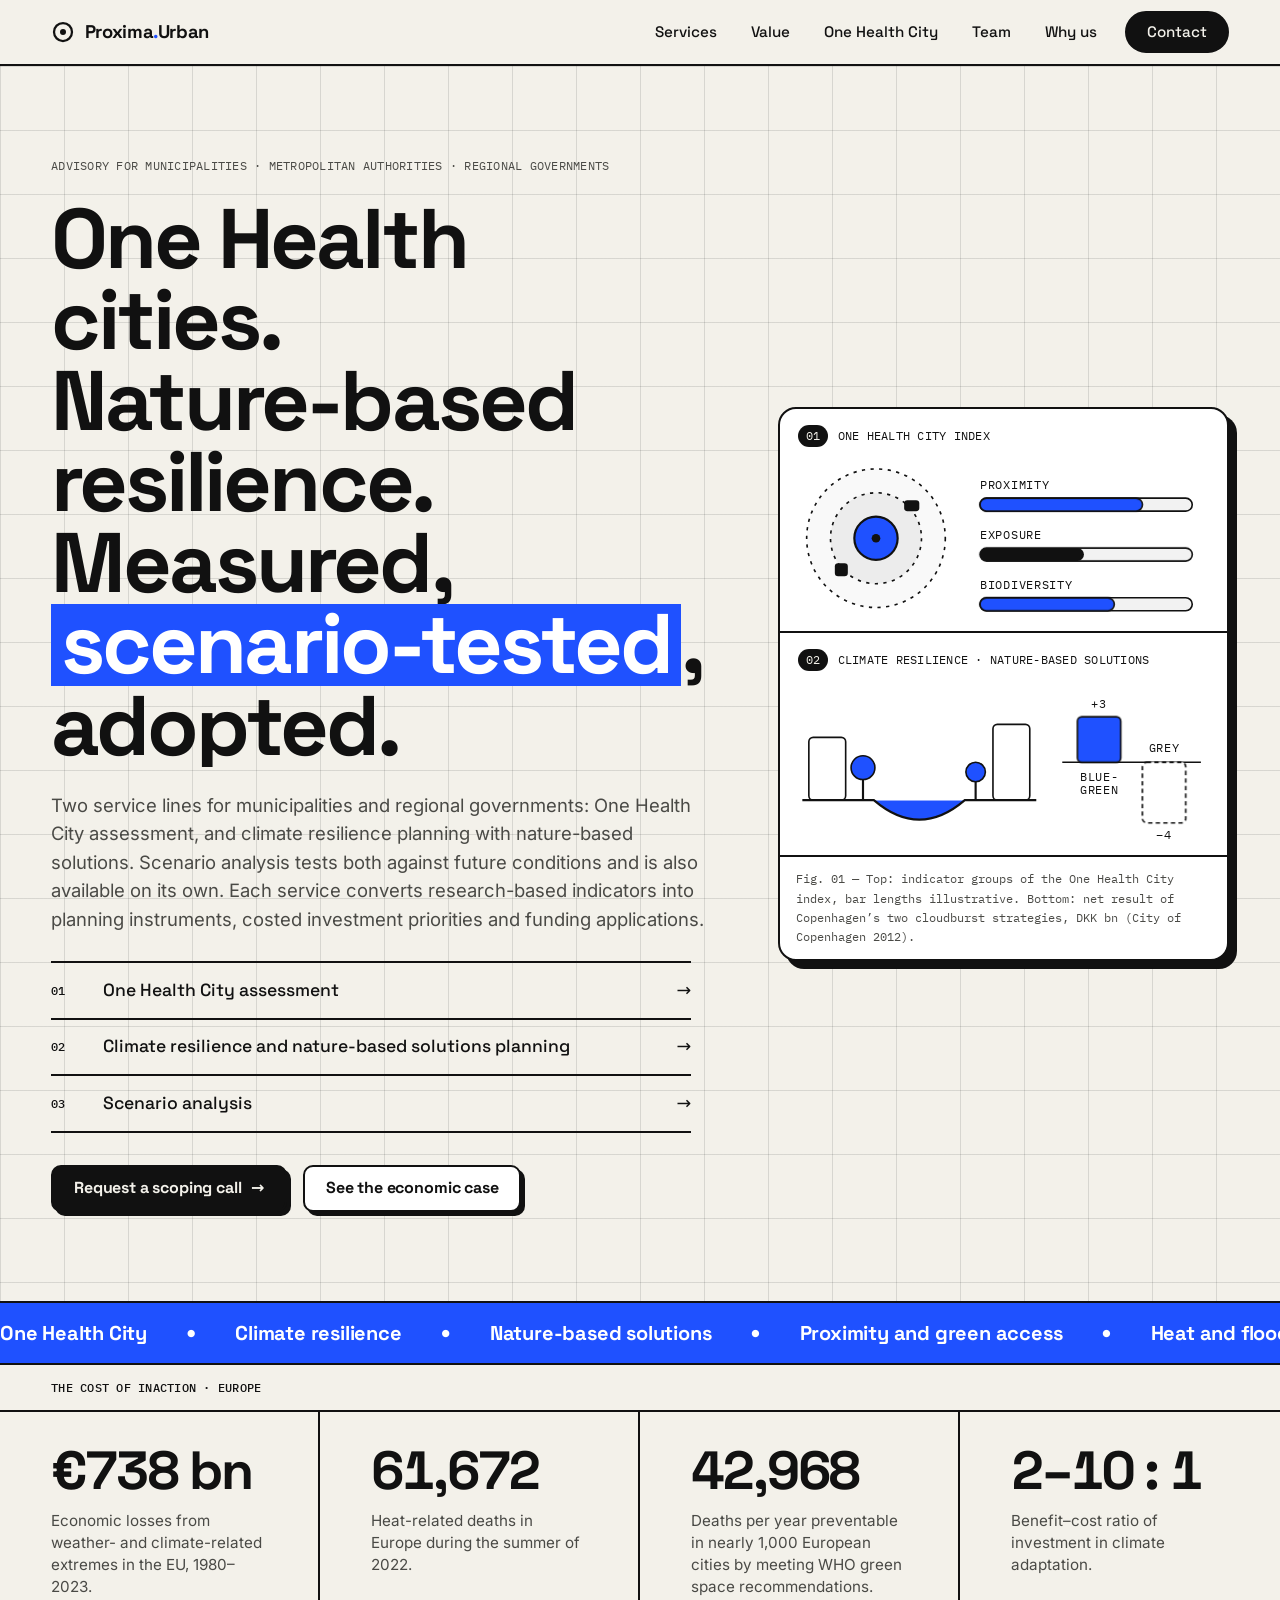
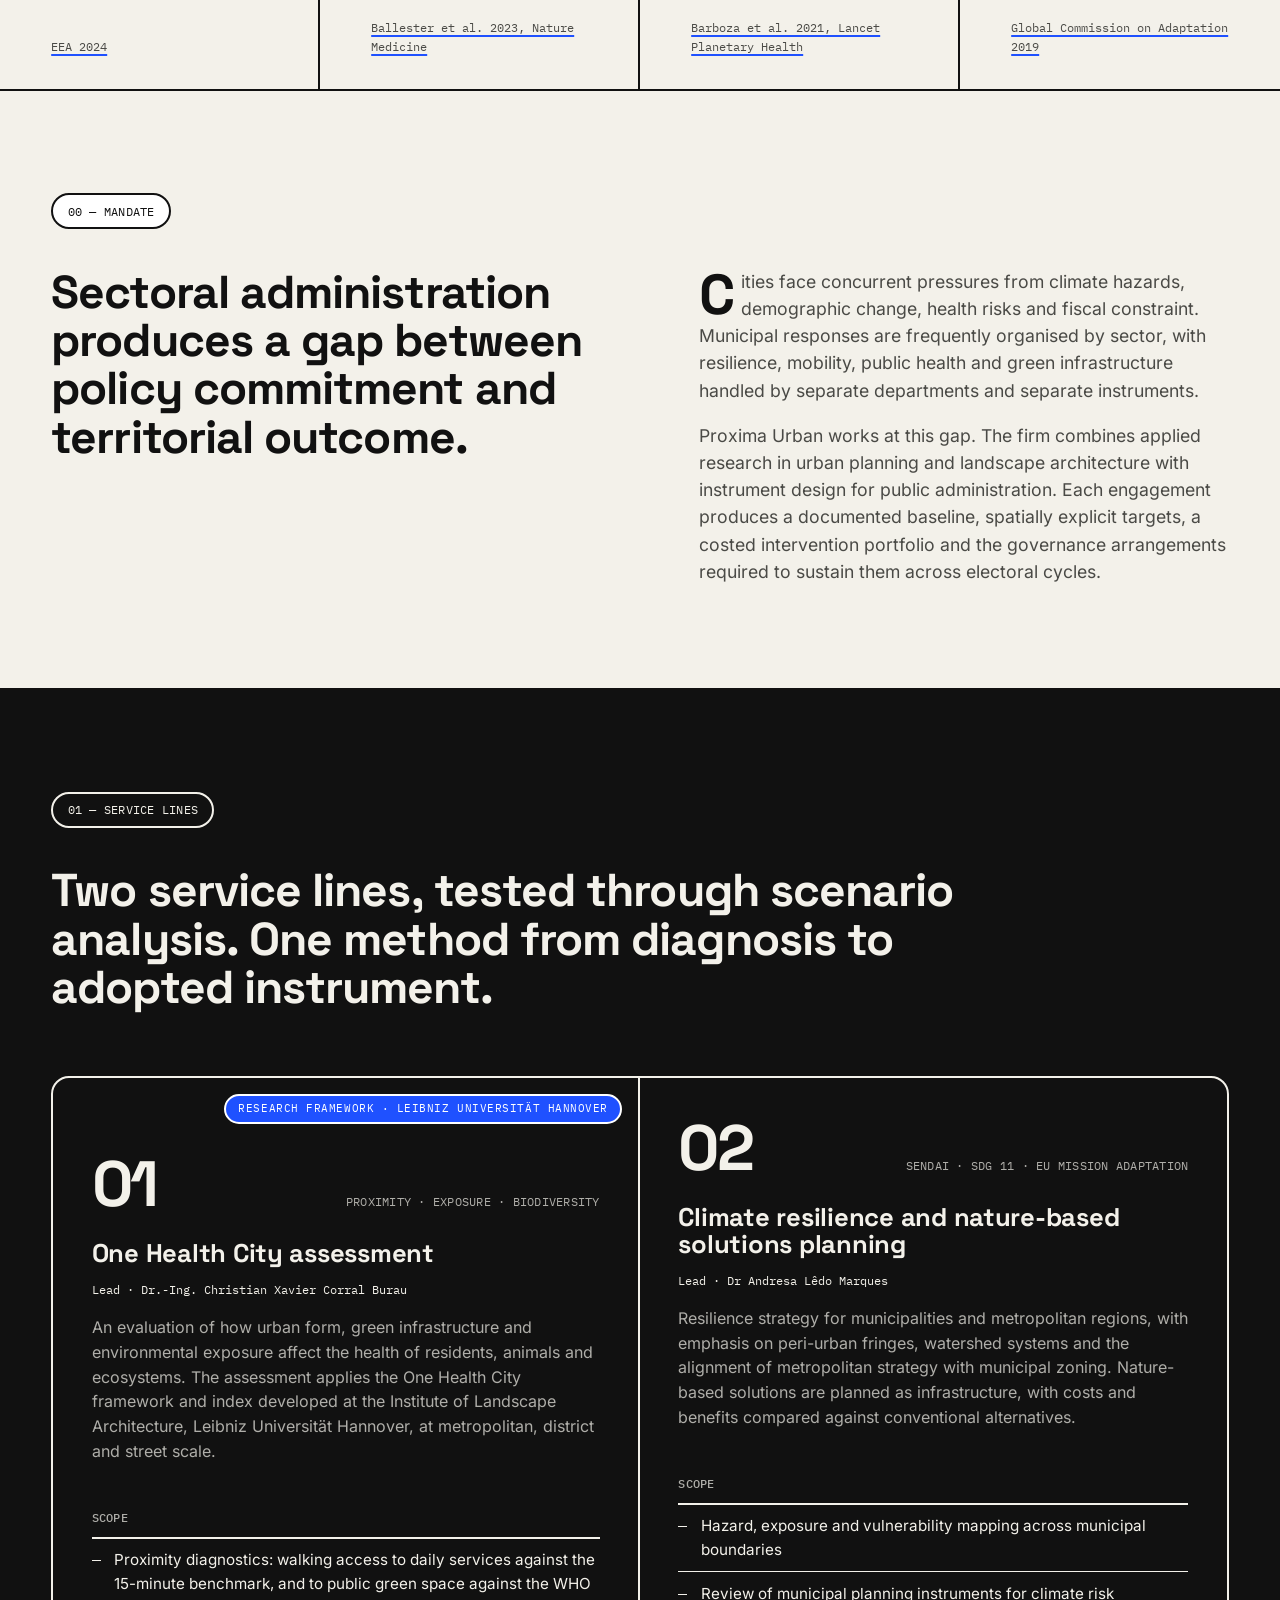
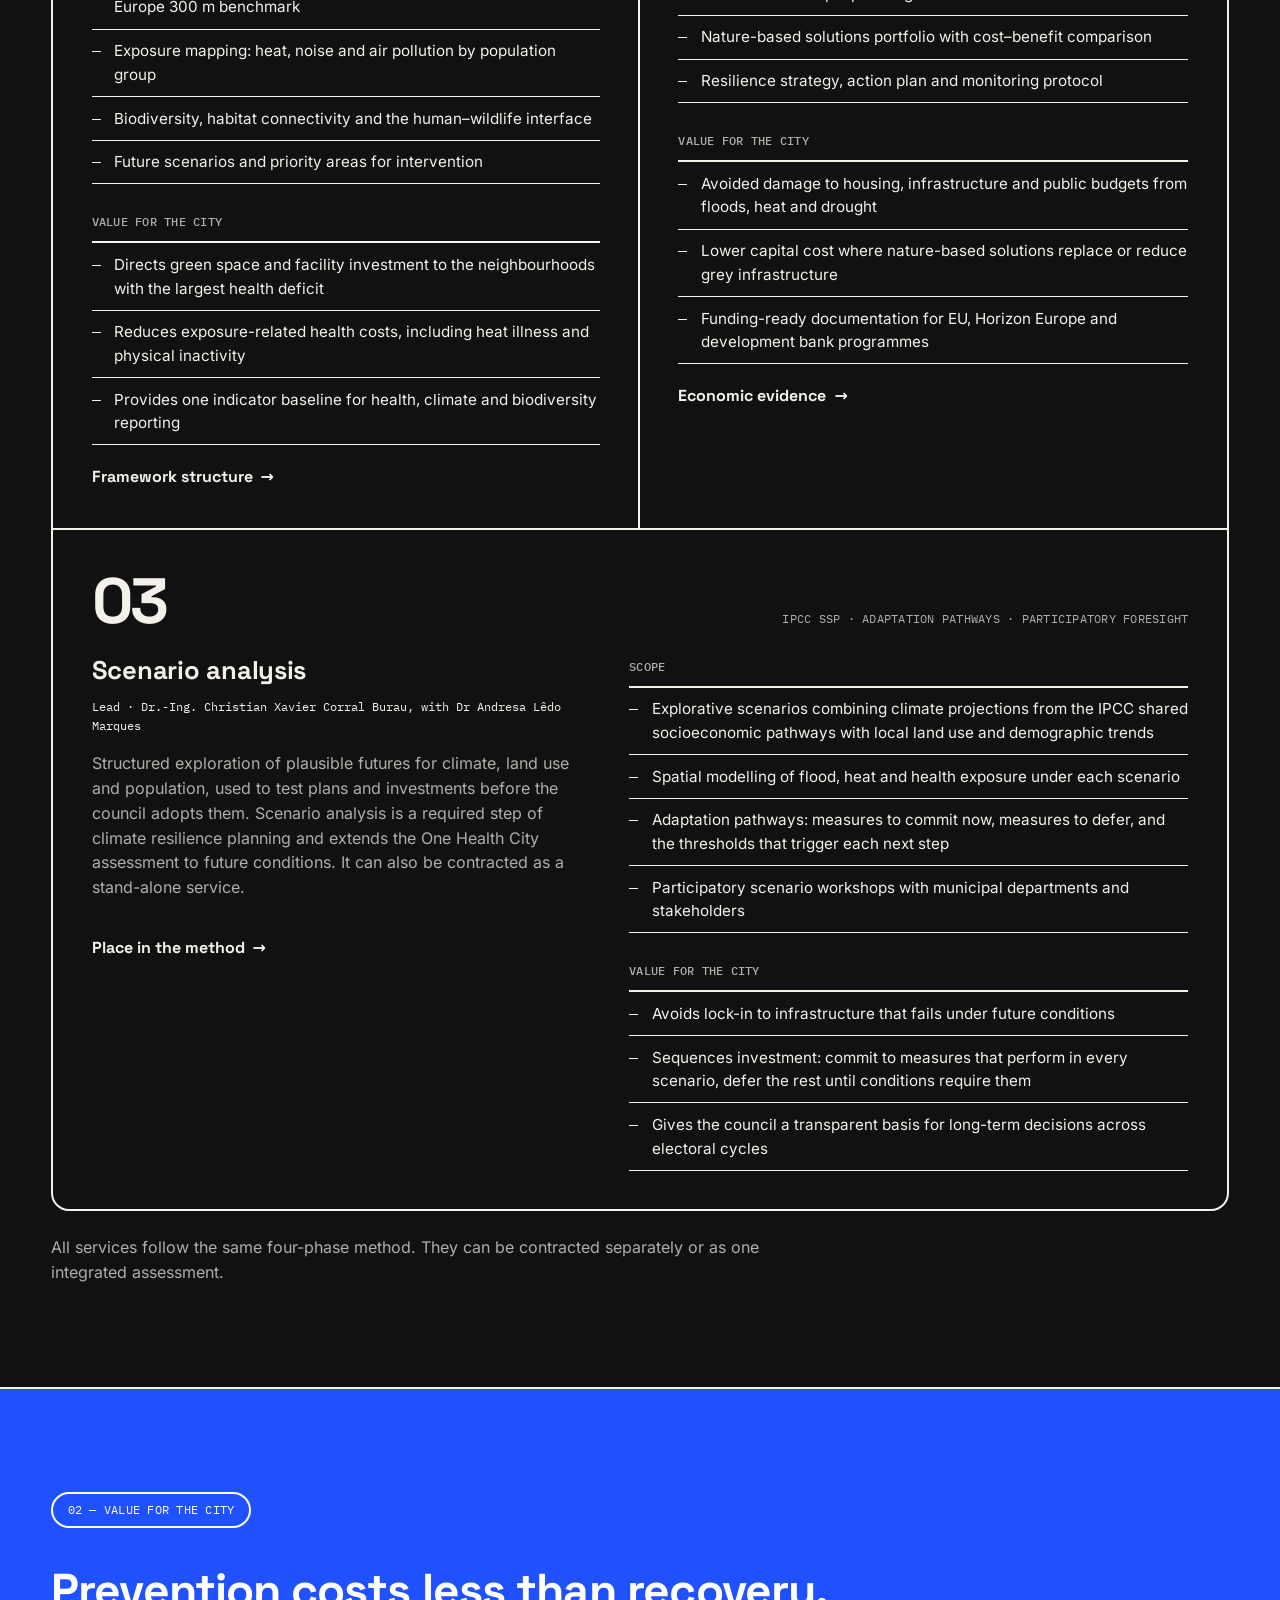
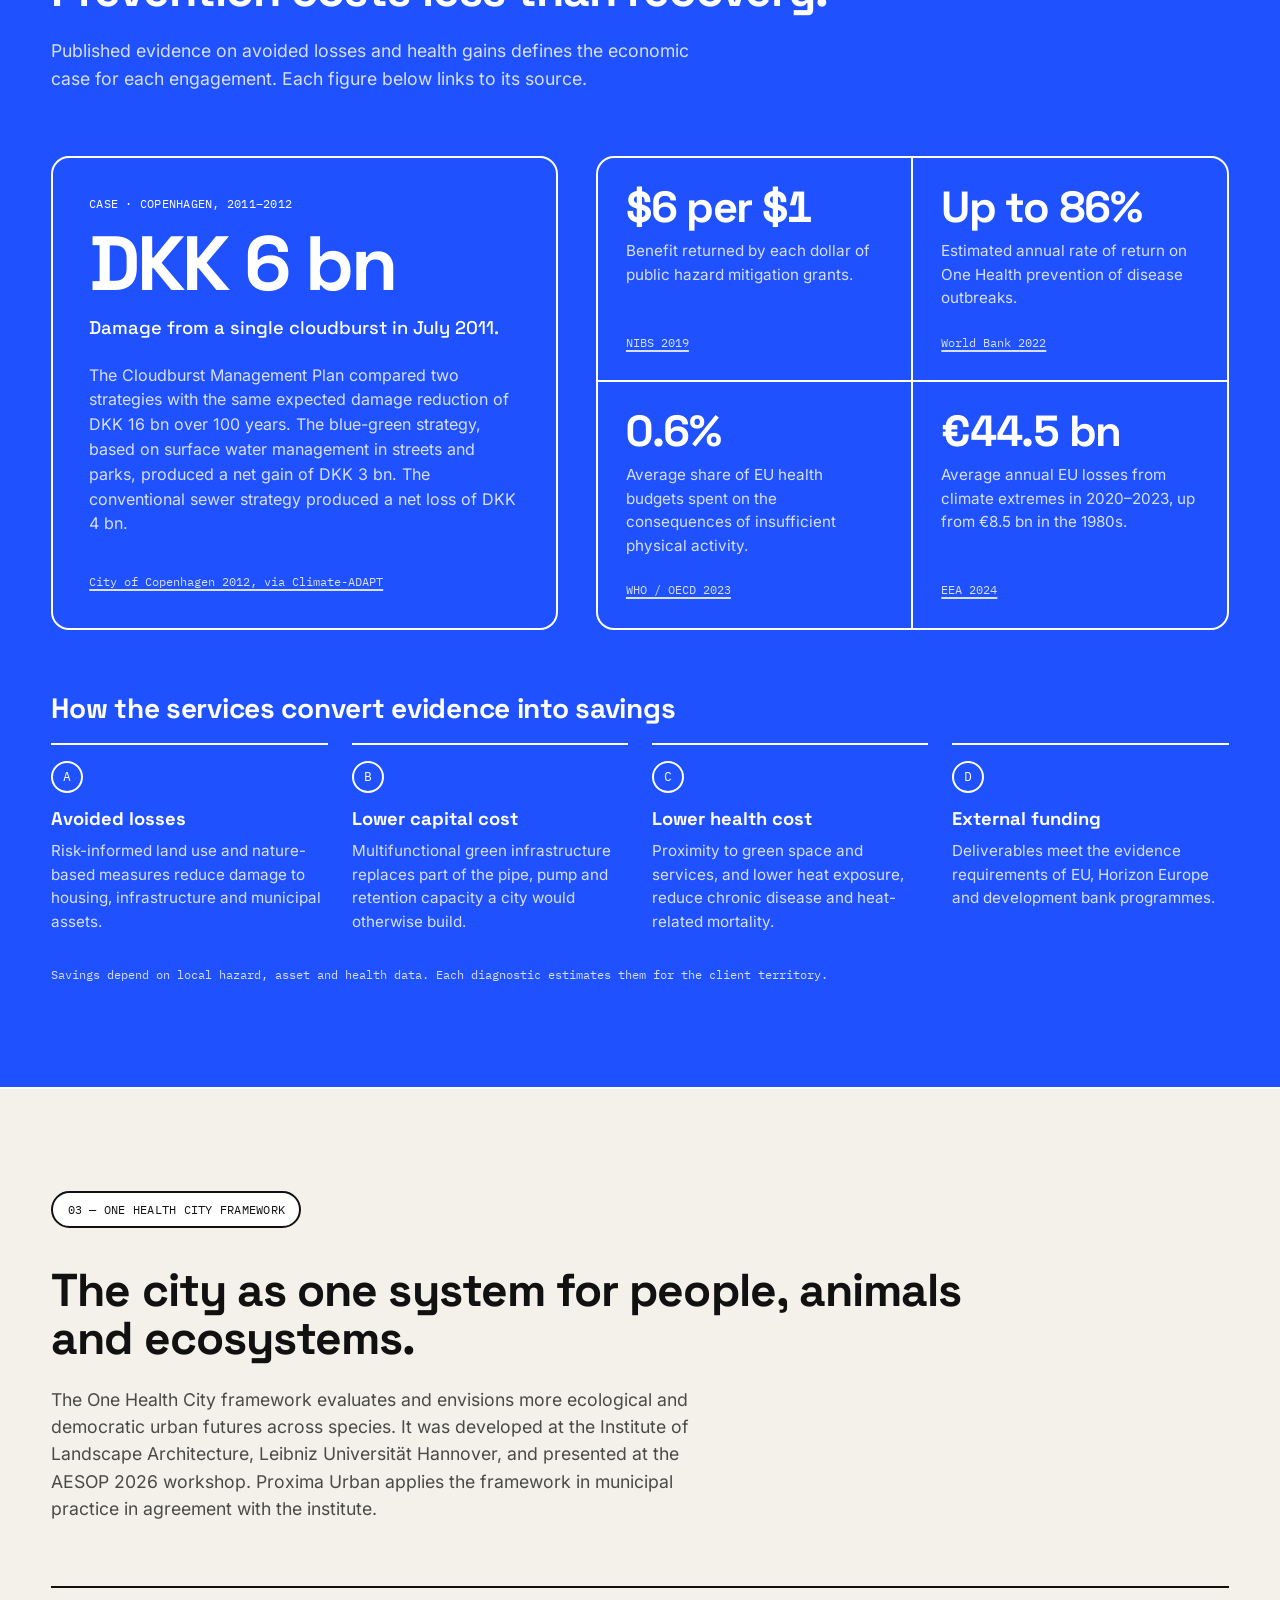
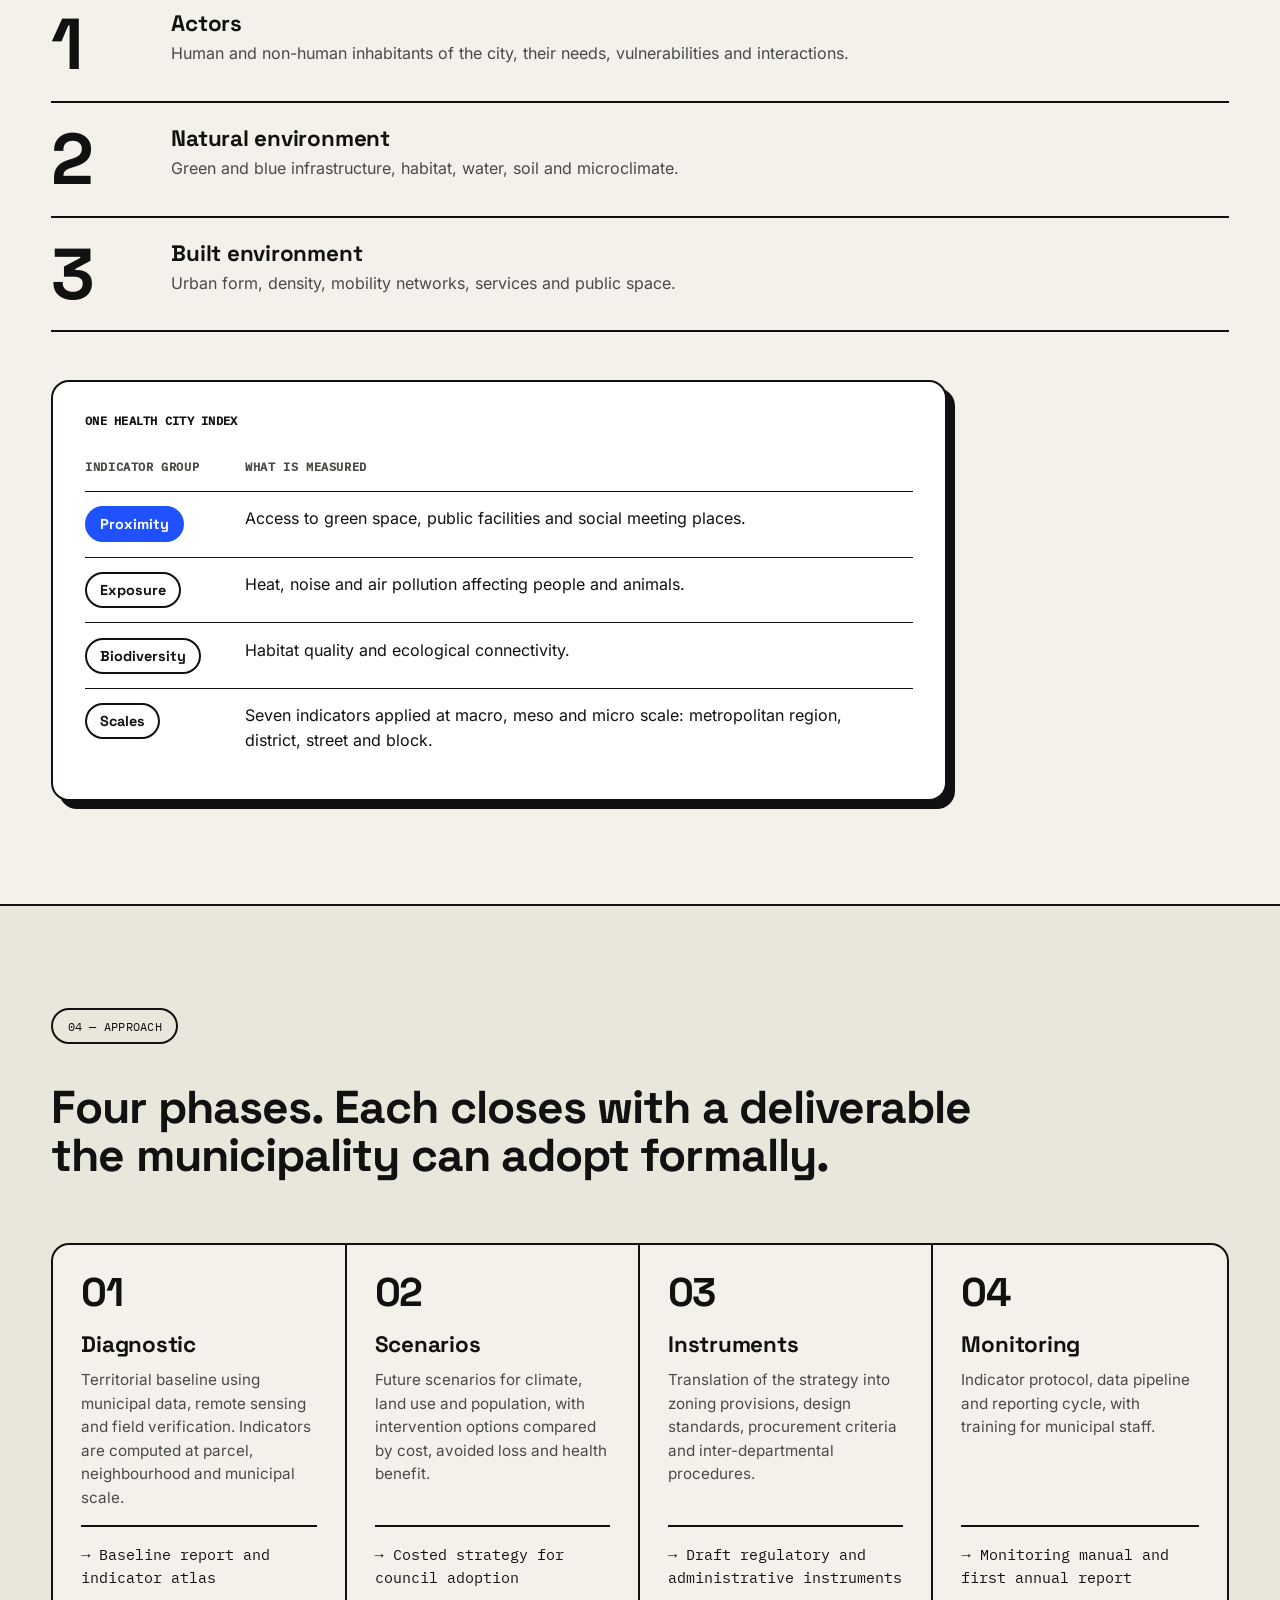
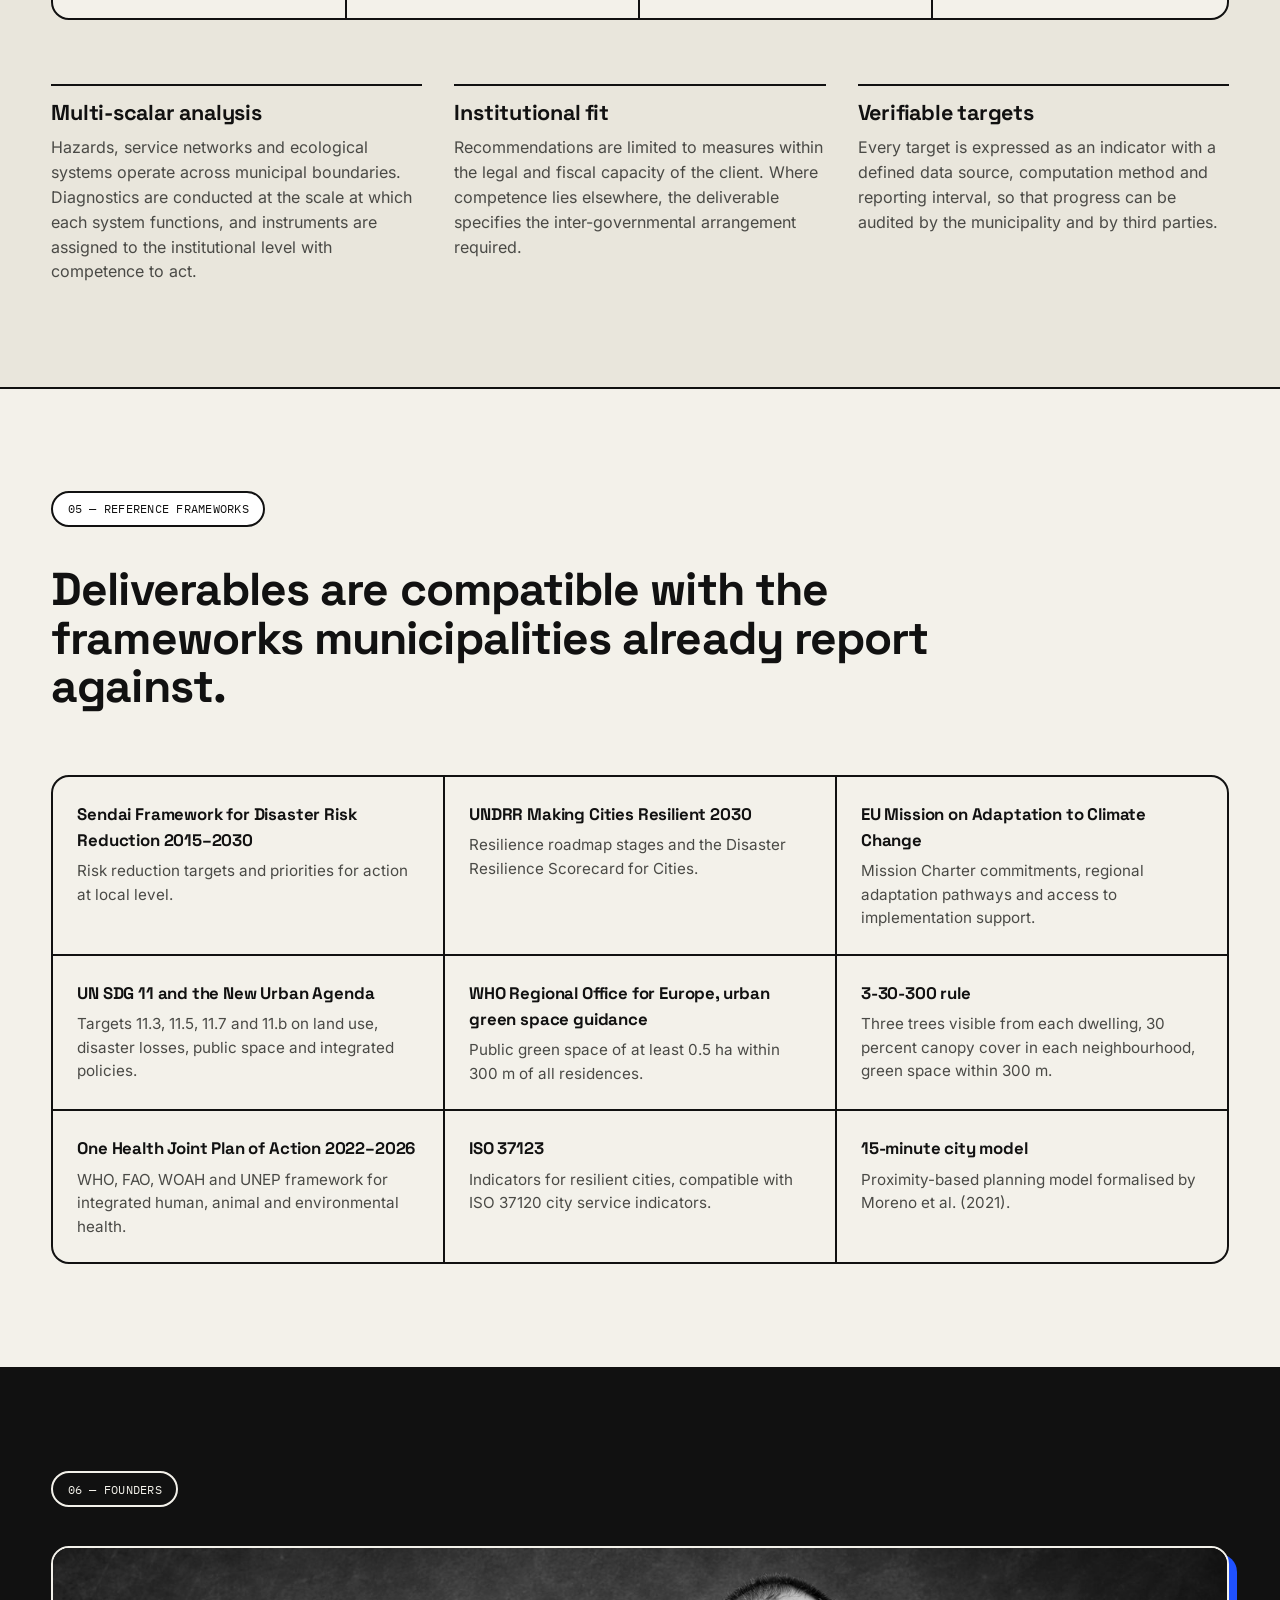
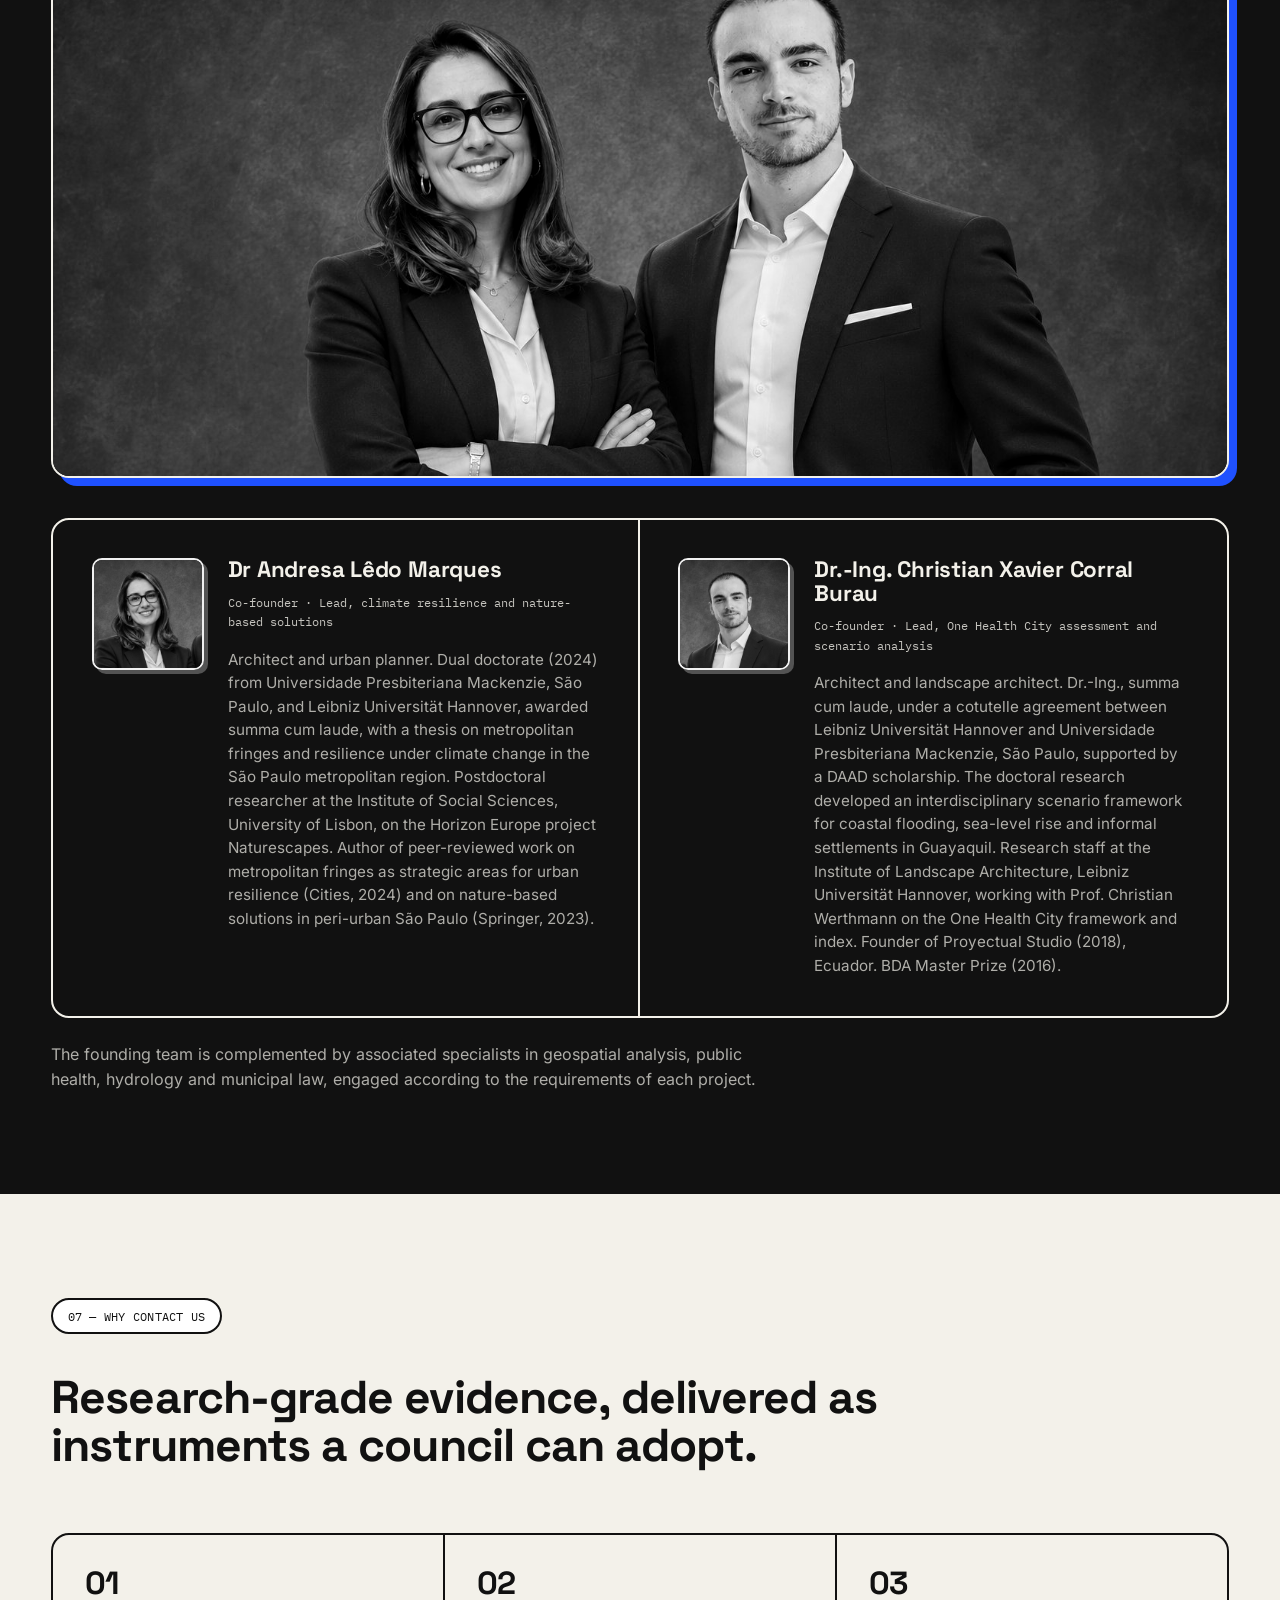
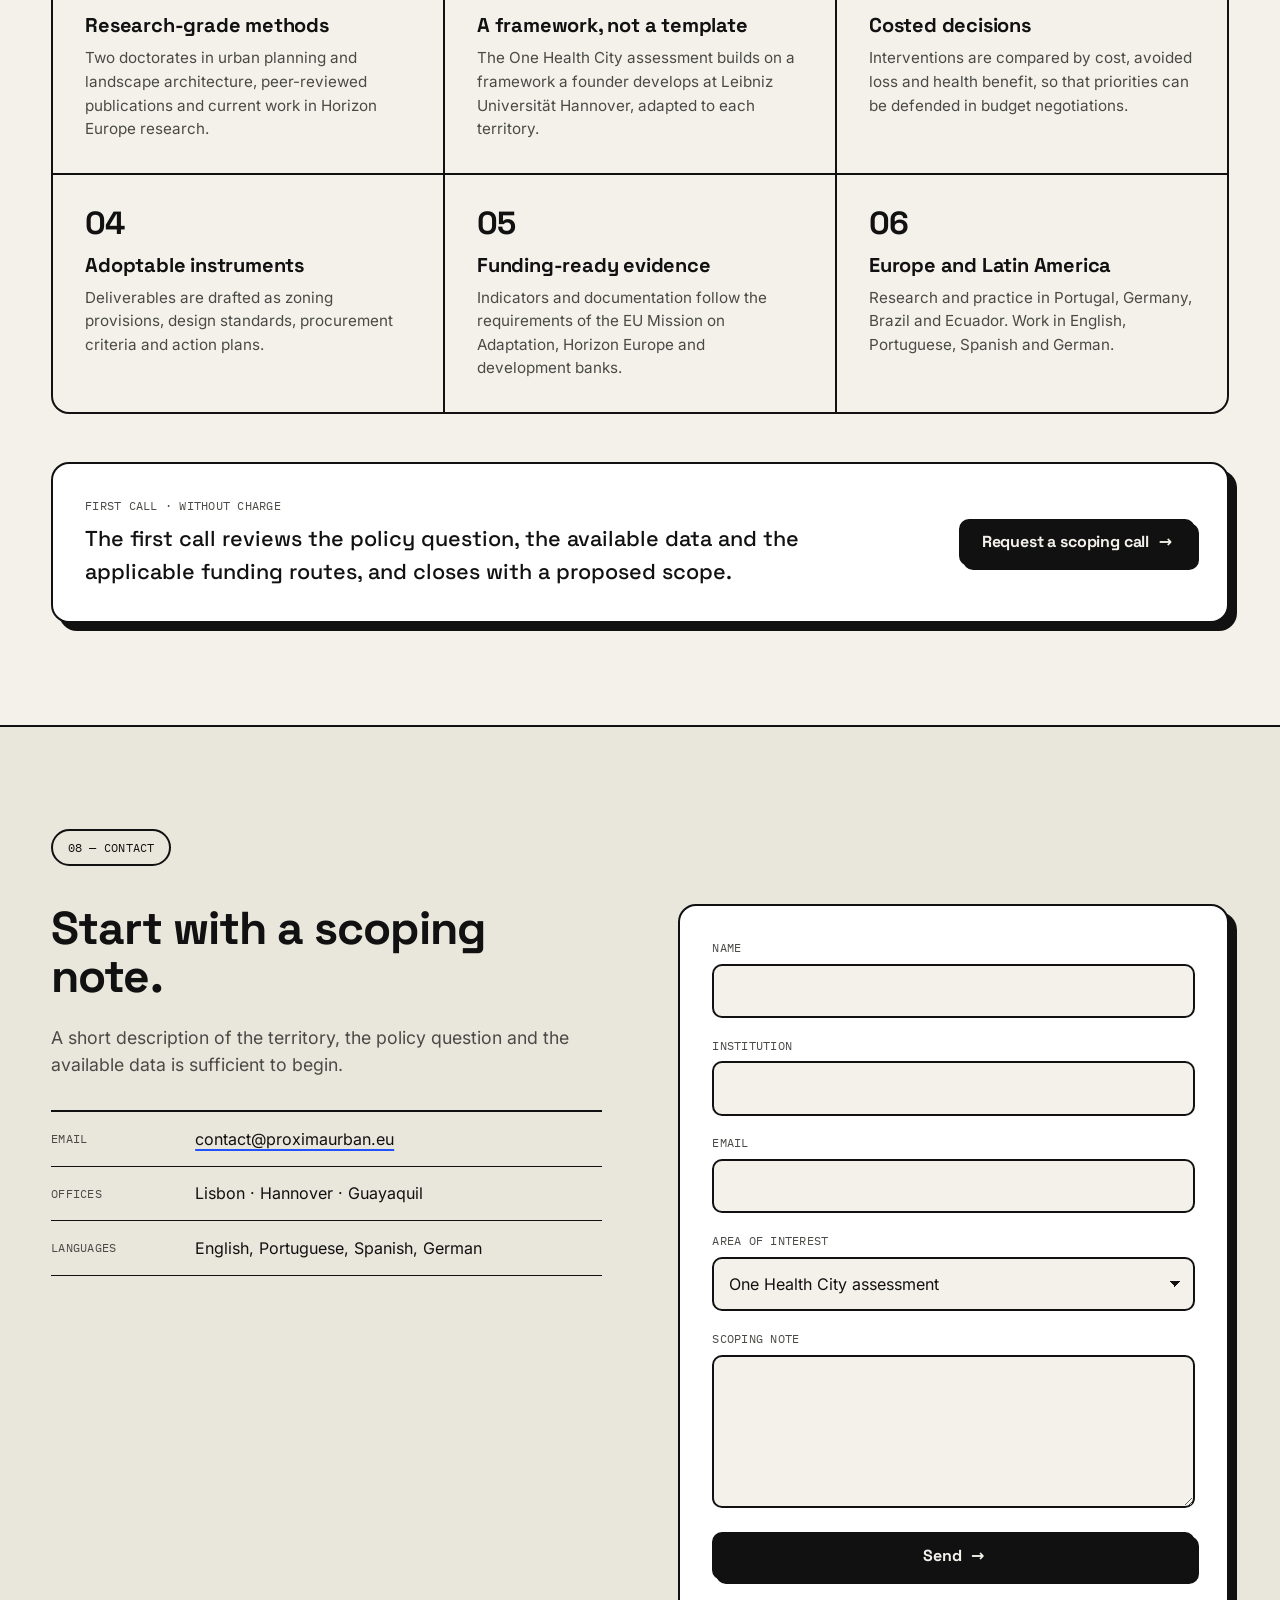
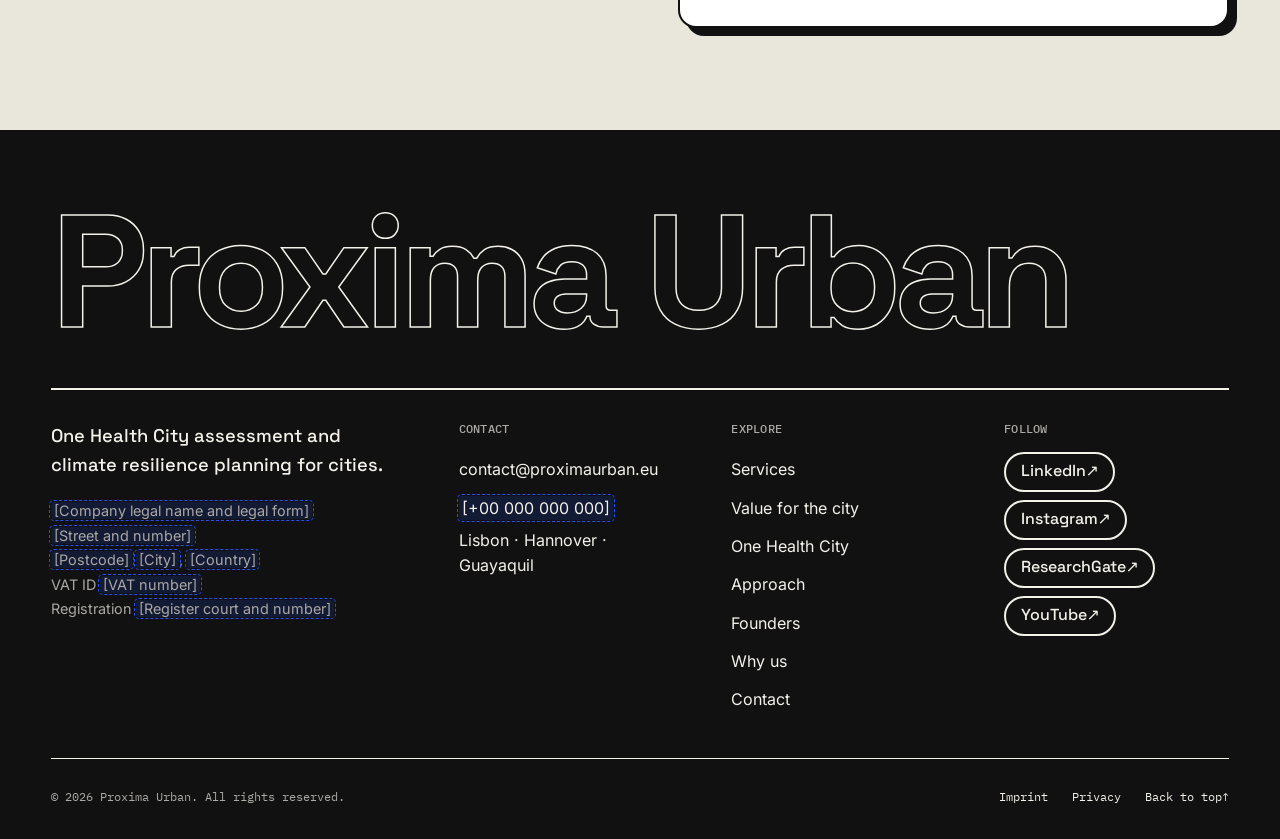
==== index.html @ 381abb11 "Add scenario analysis as a service Full-width third service card: explorative climate, land use and " ====
<!doctype html>
<html lang="en">
<head>
  <meta charset="utf-8">
  <meta name="viewport" content="width=device-width, initial-scale=1, viewport-fit=cover">
  <title>Proxima Urban · One Health City and climate resilience advisory</title>
  <meta name="description" content="Proxima Urban advises municipalities and regional governments on One Health City assessment, climate resilience and nature-based solutions planning, and scenario analysis.">
  <meta name="color-scheme" content="light dark">
  <meta name="theme-color" content="#f3f1ea" media="(prefers-color-scheme: light)">
  <meta name="theme-color" content="#0f0f0e" media="(prefers-color-scheme: dark)">
  <link rel="canonical" href="https://chrixco.github.io/urban-consulting/">
  <meta property="og:type" content="website">
  <meta property="og:site_name" content="Proxima Urban">
  <meta property="og:title" content="Proxima Urban · One Health City and climate resilience advisory">
  <meta property="og:description" content="Proxima Urban advises municipalities and regional governments on One Health City assessment, climate resilience and nature-based solutions planning, and scenario analysis.">
  <meta property="og:url" content="https://chrixco.github.io/urban-consulting/">
  <meta property="og:image" content="https://chrixco.github.io/urban-consulting/assets/og-image.jpg">
  <meta property="og:image:width" content="1200">
  <meta property="og:image:height" content="630">
  <meta name="twitter:card" content="summary_large_image">
  <link rel="icon" href="data:image/svg+xml,%3Csvg xmlns='http://www.w3.org/2000/svg' viewBox='0 0 32 32'%3E%3Crect width='32' height='32' rx='8' fill='%23111'/%3E%3Ccircle cx='16' cy='16' r='9' fill='none' stroke='%231F51FF' stroke-width='3'/%3E%3Ccircle cx='16' cy='16' r='3' fill='%231F51FF'/%3E%3C/svg%3E">
  <link rel="apple-touch-icon" href="assets/apple-touch-icon.png">
  <link rel="manifest" href="site.webmanifest">
  <link rel="preload" href="assets/fonts/space-grotesk-var.woff2" as="font" type="font/woff2" crossorigin>
  <link rel="preload" href="assets/fonts/inter-var.woff2" as="font" type="font/woff2" crossorigin>
  <link rel="stylesheet" href="fonts.css">
  <link rel="stylesheet" href="styles.css">
  <script type="application/ld+json">
  {
    "@context": "https://schema.org",
    "@type": "ProfessionalService",
    "name": "Proxima Urban",
    "url": "https://chrixco.github.io/urban-consulting/",
    "email": "contact@proximaurban.eu",
    "image": "https://chrixco.github.io/urban-consulting/assets/og-image.jpg",
    "description": "One Health City assessment and climate resilience and nature-based solutions planning for municipalities and regional governments.",
    "areaServed": ["Europe", "Latin America"],
    "knowsLanguage": ["en", "pt", "es", "de"],
    "founder": [
      {"@type": "Person", "name": "Andresa Lêdo Marques", "honorificPrefix": "Dr"},
      {"@type": "Person", "name": "Christian Xavier Corral Burau", "honorificPrefix": "Dr.-Ing."}
    ],
    "knowsAbout": ["One Health", "Urban resilience", "Nature-based solutions", "15-minute city", "Urban green space", "Climate adaptation", "Scenario analysis", "Adaptation pathways"]
  }
  </script>
</head>
<body>
  <a class="skip-link" href="#main">Skip to content</a>
  <div class="progress" aria-hidden="true"><span id="progress-bar"></span></div>

  <header class="site-header" id="site-header">
    <div class="header-inner">
      <a class="brand" href="#top" aria-label="Proxima Urban home">
        <svg class="brand-mark" viewBox="0 0 32 32" aria-hidden="true">
          <circle cx="16" cy="16" r="12" fill="none" stroke="currentColor" stroke-width="3"/>
          <circle cx="16" cy="16" r="4" fill="currentColor"/>
        </svg>
        <span class="brand-name">Proxima<span class="brand-dot">.</span>Urban</span>
      </a>
      <button class="nav-toggle" aria-expanded="false" aria-controls="site-nav">
        <span class="nav-toggle-bar"></span>
        <span class="sr-only">Menu</span>
      </button>
      <nav id="site-nav" class="site-nav" aria-label="Primary">
        <a href="#services">Services</a>
        <a href="#value">Value</a>
        <a href="#ohc">One Health City</a>
        <a href="#team">Team</a>
        <a href="#why">Why us</a>
        <a href="#contact" class="nav-cta">Contact</a>
      </nav>
    </div>
  </header>

  <main id="main">

    <!-- Hero -->
    <section id="top" class="hero">
      <div class="hero-grid">
        <div class="hero-copy">
          <p class="eyebrow mono" data-reveal>Advisory for municipalities · metropolitan authorities · regional governments</p>
          <h1 class="display">
            <span class="line"><span>One Health</span></span>
            <span class="line"><span>cities.</span></span>
            <span class="line"><span>Nature-based</span></span>
            <span class="line"><span>resilience.</span></span>
            <span class="line"><span>Measured,</span></span>
            <span class="line"><span><em>scenario-tested</em>,</span></span>
            <span class="line"><span>adopted.</span></span>
          </h1>
          <p class="lead" data-reveal style="--i:4">Two service lines for municipalities and regional governments: One Health City assessment, and climate resilience planning with nature-based solutions. Scenario analysis tests both against future conditions and is also available on its own. Each service converts research-based indicators into planning instruments, costed investment priorities and funding applications.</p>
          <ul class="hero-lines" data-reveal style="--i:5">
            <li><a href="#service-ohc"><span class="mono">01</span><span>One Health City assessment</span><span class="arrow" aria-hidden="true">→</span></a></li>
            <li><a href="#service-resilience"><span class="mono">02</span><span>Climate resilience and nature-based solutions planning</span><span class="arrow" aria-hidden="true">→</span></a></li>
            <li><a href="#service-scenarios"><span class="mono">03</span><span>Scenario analysis</span><span class="arrow" aria-hidden="true">→</span></a></li>
          </ul>
          <div class="hero-actions" data-reveal style="--i:6">
            <a class="button button-primary" href="#contact">Request a scoping call <span aria-hidden="true">→</span></a>
            <a class="button button-secondary" href="#value">See the economic case</a>
          </div>
        </div>

        <figure class="hero-figure box shadow" aria-labelledby="hero-fig-caption" data-reveal style="--i:2">
          <div class="hero-panel">
            <p class="hero-panel-head mono"><span>01</span> One Health City index</p>
            <svg viewBox="0 0 380 150" role="img" aria-label="Concentric proximity rings beside three indicator bars for proximity, exposure and biodiversity">
              <g>
                <circle class="ring ring-3" cx="72" cy="75" r="64" fill="var(--fig-ring-3)" stroke="var(--ink)" stroke-width="1.5" stroke-dasharray="3 5"/>
                <circle class="ring ring-2" cx="72" cy="75" r="42" fill="var(--fig-ring-2)" stroke="var(--ink)" stroke-width="1.5" stroke-dasharray="3 5"/>
                <circle cx="72" cy="75" r="20" fill="var(--accent)" stroke="var(--ink)" stroke-width="2"/>
                <circle class="pulse" cx="72" cy="75" r="20" fill="none" stroke="var(--ink)" stroke-width="1.5"/>
                <circle cx="72" cy="75" r="4" fill="var(--ink)"/>
                <rect class="plot" x="98" y="40" width="14" height="10" rx="3" fill="var(--ink)"/>
                <rect class="plot" x="34" y="98" width="12" height="12" rx="3" fill="var(--ink)"/>
              </g>
              <g class="mono-svg" fill="var(--ink)">
                <text x="168" y="30">PROXIMITY</text>
                <text x="168" y="76">EXPOSURE</text>
                <text x="168" y="122">BIODIVERSITY</text>
              </g>
              <g>
                <rect x="168" y="38" width="196" height="12" rx="6" fill="var(--fig-ring-2)" stroke="var(--ink)" stroke-width="1.5"/>
                <rect class="bar" x="168" y="38" width="150" height="12" rx="6" fill="var(--accent)" stroke="var(--ink)" stroke-width="1.5"/>
                <rect x="168" y="84" width="196" height="12" rx="6" fill="var(--fig-ring-2)" stroke="var(--ink)" stroke-width="1.5"/>
                <rect class="bar bar-2" x="168" y="84" width="96" height="12" rx="6" fill="var(--ink)"/>
                <rect x="168" y="130" width="196" height="12" rx="6" fill="var(--fig-ring-2)" stroke="var(--ink)" stroke-width="1.5"/>
                <rect class="bar bar-3" x="168" y="130" width="124" height="12" rx="6" fill="var(--accent)" stroke="var(--ink)" stroke-width="1.5"/>
              </g>
            </svg>
          </div>
          <div class="hero-panel">
            <p class="hero-panel-head mono"><span>02</span> Climate resilience · nature-based solutions</p>
            <svg viewBox="0 0 380 150" role="img" aria-label="Street cross-section with a green swale storing stormwater, beside bars showing Copenhagen's net result: blue-green plus 3 billion kroner, conventional minus 4 billion kroner">
              <!-- cross-section -->
              <g>
                <rect class="rain" x="40" y="8" width="2" height="12" rx="1" fill="var(--ink)"/>
                <rect class="rain rain-2" x="90" y="4" width="2" height="12" rx="1" fill="var(--ink)"/>
                <rect class="rain rain-3" x="140" y="10" width="2" height="12" rx="1" fill="var(--ink)"/>
                <rect class="rain rain-4" x="190" y="6" width="2" height="12" rx="1" fill="var(--ink)"/>
                <rect x="10" y="52" width="34" height="58" rx="4" fill="var(--paper)" stroke="var(--ink)" stroke-width="1.5"/>
                <rect x="180" y="40" width="34" height="70" rx="4" fill="var(--paper)" stroke="var(--ink)" stroke-width="1.5"/>
                <clipPath id="swale-clip"><path d="M70 110 Q112 146 154 110 Z"/></clipPath>
                <g clip-path="url(#swale-clip)"><rect class="water" x="70" y="110" width="84" height="36" fill="var(--accent)"/></g>
                <path d="M4 110 H70 Q112 146 154 110 H220" fill="none" stroke="var(--ink)" stroke-width="2"/>
                <line x1="60" y1="110" x2="60" y2="86" stroke="var(--ink)" stroke-width="2"/>
                <circle cx="60" cy="80" r="11" fill="var(--accent)" stroke="var(--ink)" stroke-width="1.5"/>
                <line x1="164" y1="110" x2="164" y2="90" stroke="var(--ink)" stroke-width="2"/>
                <circle cx="164" cy="84" r="9" fill="var(--accent)" stroke="var(--ink)" stroke-width="1.5"/>
              </g>
              <!-- Copenhagen net result -->
              <g>
                <line x1="244" y1="75" x2="372" y2="75" stroke="var(--ink)" stroke-width="1.5"/>
                <rect class="bar-up" x="258" y="33" width="40" height="42" rx="4" fill="var(--accent)" stroke="var(--ink)" stroke-width="1.5"/>
                <rect class="bar-down" x="318" y="75" width="40" height="56" rx="4" fill="var(--paper)" stroke="var(--ink)" stroke-width="1.5" stroke-dasharray="4 3"/>
              </g>
              <g class="mono-svg" fill="var(--ink)">
                <text x="278" y="25" text-anchor="middle">+3</text>
                <text x="338" y="146" text-anchor="middle">−4</text>
                <text x="278" y="92" text-anchor="middle">BLUE-</text>
                <text x="278" y="104" text-anchor="middle">GREEN</text>
                <text x="338" y="66" text-anchor="middle">GREY</text>
              </g>
            </svg>
          </div>
          <figcaption id="hero-fig-caption" class="mono">Fig. 01 — Top: indicator groups of the One Health City index, bar lengths illustrative. Bottom: net result of Copenhagen’s two cloudburst strategies, DKK bn (City of Copenhagen 2012).</figcaption>
        </figure>
      </div>
    </section>

    <!-- Marquee -->
    <div class="marquee" aria-hidden="true">
      <div class="marquee-track">
        <span>One Health City</span><span class="sep">●</span>
        <span>Climate resilience</span><span class="sep">●</span>
        <span>Nature-based solutions</span><span class="sep">●</span>
        <span>Proximity and green access</span><span class="sep">●</span>
        <span>Heat and flood risk</span><span class="sep">●</span>
        <span>Scenario analysis</span><span class="sep">●</span>
        <span>One Health City</span><span class="sep">●</span>
        <span>Climate resilience</span><span class="sep">●</span>
        <span>Nature-based solutions</span><span class="sep">●</span>
        <span>Proximity and green access</span><span class="sep">●</span>
        <span>Heat and flood risk</span><span class="sep">●</span>
        <span>Scenario analysis</span><span class="sep">●</span>
      </div>
    </div>

    <!-- Cost of inaction -->
    <section class="stats-wrap" aria-labelledby="stats-title">
      <div class="stats-head">
        <h2 id="stats-title" class="mono">The cost of inaction · Europe</h2>
      </div>
      <div class="stats">
        <div class="stat" data-reveal style="--i:0">
          <span class="stat-value">€<span class="count" data-count="738">0</span> bn</span>
          <span class="stat-label">Economic losses from weather- and climate-related extremes in the EU, 1980–2023.</span>
          <a class="stat-source mono" href="https://www.eea.europa.eu/en/analysis/indicators/economic-losses-from-climate-related" target="_blank" rel="noopener">EEA 2024</a>
        </div>
        <div class="stat" data-reveal style="--i:1">
          <span class="stat-value"><span class="count" data-count="61672">0</span></span>
          <span class="stat-label">Heat-related deaths in Europe during the summer of 2022.</span>
          <a class="stat-source mono" href="https://www.nature.com/articles/s41591-023-02419-z" target="_blank" rel="noopener">Ballester et al. 2023, Nature Medicine</a>
        </div>
        <div class="stat" data-reveal style="--i:2">
          <span class="stat-value"><span class="count" data-count="42968">0</span></span>
          <span class="stat-label">Deaths per year preventable in nearly 1,000 European cities by meeting WHO green space recommendations.</span>
          <a class="stat-source mono" href="https://repositori.upf.edu/items/75715a01-47ee-4dc5-af21-b247c8554b8b" target="_blank" rel="noopener">Barboza et al. 2021, Lancet Planetary Health</a>
        </div>
        <div class="stat" data-reveal style="--i:3">
          <span class="stat-value"><span class="count" data-count="2">0</span>–<span class="count" data-count="10">0</span> : 1</span>
          <span class="stat-label">Benefit–cost ratio of investment in climate adaptation.</span>
          <a class="stat-source mono" href="https://www.wri.org/initiatives/global-commission-adaptation/adapt-now-report" target="_blank" rel="noopener">Global Commission on Adaptation 2019</a>
        </div>
      </div>
    </section>

    <!-- Mandate -->
    <section class="section mandate">
      <div class="section-label mono" data-reveal>00 — Mandate</div>
      <div class="mandate-grid">
        <h2 class="h-large" data-reveal>Sectoral administration produces a gap between policy commitment and territorial outcome.</h2>
        <div class="mandate-text" data-reveal style="--i:1">
          <p>Cities face concurrent pressures from climate hazards, demographic change, health risks and fiscal constraint. Municipal responses are frequently organised by sector, with resilience, mobility, public health and green infrastructure handled by separate departments and separate instruments.</p>
          <p>Proxima Urban works at this gap. The firm combines applied research in urban planning and landscape architecture with instrument design for public administration. Each engagement produces a documented baseline, spatially explicit targets, a costed intervention portfolio and the governance arrangements required to sustain them across electoral cycles.</p>
        </div>
      </div>
    </section>

    <!-- Services -->
    <section id="services" class="section section-dark">
      <div class="section-label mono" data-reveal>01 — Service lines</div>
      <div class="section-head" data-reveal>
        <h2 class="h-large">Two service lines, tested through scenario analysis. One method from diagnosis to adopted instrument.</h2>
      </div>

      <div class="services-grid has-wide">
        <article id="service-ohc" class="service-card service-card-featured" data-badge="Research framework · Leibniz Universität Hannover" data-reveal style="--i:0">
          <div class="service-top"><span class="service-index">01</span><span class="service-tag mono">Proximity · Exposure · Biodiversity</span></div>
          <h3>One Health City assessment</h3>
          <p class="service-lead mono">Lead · Dr.-Ing. Christian Xavier Corral Burau</p>
          <p>An evaluation of how urban form, green infrastructure and environmental exposure affect the health of residents, animals and ecosystems. The assessment applies the One Health City framework and index developed at the Institute of Landscape Architecture, Leibniz Universität Hannover, at metropolitan, district and street scale.</p>
          <h4 class="mono">Scope</h4>
          <ul class="service-list">
            <li>Proximity diagnostics: walking access to daily services against the 15-minute benchmark, and to public green space against the WHO Europe 300 m benchmark</li>
            <li>Exposure mapping: heat, noise and air pollution by population group</li>
            <li>Biodiversity, habitat connectivity and the human–wildlife interface</li>
            <li>Future scenarios and priority areas for intervention</li>
          </ul>
          <h4 class="mono">Value for the city</h4>
          <ul class="service-list service-list-value">
            <li>Directs green space and facility investment to the neighbourhoods with the largest health deficit</li>
            <li>Reduces exposure-related health costs, including heat illness and physical inactivity</li>
            <li>Provides one indicator baseline for health, climate and biodiversity reporting</li>
          </ul>
          <a class="text-link" href="#ohc">Framework structure</a>
        </article>

        <article id="service-resilience" class="service-card" data-reveal style="--i:1">
          <div class="service-top"><span class="service-index">02</span><span class="service-tag mono">Sendai · SDG 11 · EU Mission Adaptation</span></div>
          <h3>Climate resilience and nature-based solutions planning</h3>
          <p class="service-lead mono">Lead · Dr Andresa Lêdo Marques</p>
          <p>Resilience strategy for municipalities and metropolitan regions, with emphasis on peri-urban fringes, watershed systems and the alignment of metropolitan strategy with municipal zoning. Nature-based solutions are planned as infrastructure, with costs and benefits compared against conventional alternatives.</p>
          <h4 class="mono">Scope</h4>
          <ul class="service-list">
            <li>Hazard, exposure and vulnerability mapping across municipal boundaries</li>
            <li>Review of municipal planning instruments for climate risk</li>
            <li>Nature-based solutions portfolio with cost–benefit comparison</li>
            <li>Resilience strategy, action plan and monitoring protocol</li>
          </ul>
          <h4 class="mono">Value for the city</h4>
          <ul class="service-list service-list-value">
            <li>Avoided damage to housing, infrastructure and public budgets from floods, heat and drought</li>
            <li>Lower capital cost where nature-based solutions replace or reduce grey infrastructure</li>
            <li>Funding-ready documentation for EU, Horizon Europe and development bank programmes</li>
          </ul>
          <a class="text-link" href="#value">Economic evidence</a>
        </article>
        <article id="service-scenarios" class="service-card service-card-wide" data-reveal style="--i:2">
          <div class="service-top"><span class="service-index">03</span><span class="service-tag mono">IPCC SSP · Adaptation pathways · Participatory foresight</span></div>
          <div class="service-wide-grid">
            <div class="service-wide-main">
              <h3>Scenario analysis</h3>
              <p class="service-lead mono">Lead · Dr.-Ing. Christian Xavier Corral Burau, with Dr Andresa Lêdo Marques</p>
              <p>Structured exploration of plausible futures for climate, land use and population, used to test plans and investments before the council adopts them. Scenario analysis is a required step of climate resilience planning and extends the One Health City assessment to future conditions. It can also be contracted as a stand-alone service.</p>
              <a class="text-link" href="#approach">Place in the method</a>
            </div>
            <div class="service-wide-side">
              <h4 class="mono">Scope</h4>
              <ul class="service-list">
                <li>Explorative scenarios combining climate projections from the IPCC shared socioeconomic pathways with local land use and demographic trends</li>
                <li>Spatial modelling of flood, heat and health exposure under each scenario</li>
                <li>Adaptation pathways: measures to commit now, measures to defer, and the thresholds that trigger each next step</li>
                <li>Participatory scenario workshops with municipal departments and stakeholders</li>
              </ul>
              <h4 class="mono">Value for the city</h4>
              <ul class="service-list service-list-value">
                <li>Avoids lock-in to infrastructure that fails under future conditions</li>
                <li>Sequences investment: commit to measures that perform in every scenario, defer the rest until conditions require them</li>
                <li>Gives the council a transparent basis for long-term decisions across electoral cycles</li>
              </ul>
            </div>
          </div>
        </article>
      </div>
      <p class="service-note" data-reveal>All services follow the same four-phase method. They can be contracted separately or as one integrated assessment.</p>
    </section>

    <!-- Value -->
    <section id="value" class="section section-accent">
      <div class="section-label mono" data-reveal>02 — Value for the city</div>
      <div class="section-head" data-reveal>
        <h2 class="h-large">Prevention costs less than recovery.</h2>
        <p class="section-intro">Published evidence on avoided losses and health gains defines the economic case for each engagement. Each figure below links to its source.</p>
      </div>

      <div class="value-layout">
        <article class="case box" data-reveal>
          <p class="mono case-label">Case · Copenhagen, 2011–2012</p>
          <p class="case-figure">DKK <span class="count" data-count="6">0</span> bn</p>
          <p class="case-sub">Damage from a single cloudburst in July 2011.</p>
          <p>The Cloudburst Management Plan compared two strategies with the same expected damage reduction of DKK 16 bn over 100 years. The blue-green strategy, based on surface water management in streets and parks, produced a net gain of DKK 3 bn. The conventional sewer strategy produced a net loss of DKK 4 bn.</p>
          <a class="stat-source mono" href="https://climate-adapt.eea.europa.eu/en/metadata/case-studies/the-economics-of-managing-heavy-rains-and-stormwater-in-copenhagen-2013-the-cloudburst-management-plan/" target="_blank" rel="noopener">City of Copenhagen 2012, via Climate-ADAPT</a>
        </article>

        <div class="value-grid">
          <div class="value-cell" data-reveal style="--i:0">
            <span class="value-figure">$<span class="count" data-count="6">0</span> per $1</span>
            <p>Benefit returned by each dollar of public hazard mitigation grants.</p>
            <a class="stat-source mono" href="https://nibs.org/projects/natural-hazard-mitigation-saves-2019-report" target="_blank" rel="noopener">NIBS 2019</a>
          </div>
          <div class="value-cell" data-reveal style="--i:1">
            <span class="value-figure">Up to <span class="count" data-count="86">0</span>%</span>
            <p>Estimated annual rate of return on One Health prevention of disease outbreaks.</p>
            <a class="stat-source mono" href="https://www.worldbank.org/en/news/press-release/2022/10/24/prevent-rather-than-fight-the-next-pandemic-with-a-one-health-approach-world-bank" target="_blank" rel="noopener">World Bank 2022</a>
          </div>
          <div class="value-cell" data-reveal style="--i:2">
            <span class="value-figure">0.6%</span>
            <p>Average share of EU health budgets spent on the consequences of insufficient physical activity.</p>
            <a class="stat-source mono" href="https://www.who.int/europe/news-room/17-02-2023-new-who-oecd-report--increasing-physical-activity-could-save-the-eu-billions-annually" target="_blank" rel="noopener">WHO / OECD 2023</a>
          </div>
          <div class="value-cell" data-reveal style="--i:3">
            <span class="value-figure">€<span class="count" data-count="44">0</span>.5 bn</span>
            <p>Average annual EU losses from climate extremes in 2020–2023, up from €8.5 bn in the 1980s.</p>
            <a class="stat-source mono" href="https://www.eea.europa.eu/en/analysis/indicators/economic-losses-from-climate-related" target="_blank" rel="noopener">EEA 2024</a>
          </div>
        </div>
      </div>

      <h3 class="mech-title" data-reveal>How the services convert evidence into savings</h3>
      <ol class="mech-list">
        <li data-reveal style="--i:0"><span class="mech-index">A</span><h4>Avoided losses</h4><p>Risk-informed land use and nature-based measures reduce damage to housing, infrastructure and municipal assets.</p></li>
        <li data-reveal style="--i:1"><span class="mech-index">B</span><h4>Lower capital cost</h4><p>Multifunctional green infrastructure replaces part of the pipe, pump and retention capacity a city would otherwise build.</p></li>
        <li data-reveal style="--i:2"><span class="mech-index">C</span><h4>Lower health cost</h4><p>Proximity to green space and services, and lower heat exposure, reduce chronic disease and heat-related mortality.</p></li>
        <li data-reveal style="--i:3"><span class="mech-index">D</span><h4>External funding</h4><p>Deliverables meet the evidence requirements of EU, Horizon Europe and development bank programmes.</p></li>
      </ol>
      <p class="value-note mono" data-reveal>Savings depend on local hazard, asset and health data. Each diagnostic estimates them for the client territory.</p>
    </section>

    <!-- One Health City -->
    <section id="ohc" class="section">
      <div class="section-label mono" data-reveal>03 — One Health City framework</div>
      <div class="section-head" data-reveal>
        <h2 class="h-large">The city as one system for people, animals and ecosystems.</h2>
        <p class="section-intro">The One Health City framework evaluates and envisions more ecological and democratic urban futures across species. It was developed at the Institute of Landscape Architecture, Leibniz Universität Hannover, and presented at the AESOP 2026 workshop. Proxima Urban applies the framework in municipal practice in agreement with the institute.</p>
      </div>
      <ol class="ohc-list">
        <li class="ohc-domain" data-reveal style="--i:0">
          <span class="ohc-index">1</span>
          <div><h3>Actors</h3><p>Human and non-human inhabitants of the city, their needs, vulnerabilities and interactions.</p></div>
        </li>
        <li class="ohc-domain" data-reveal style="--i:1">
          <span class="ohc-index">2</span>
          <div><h3>Natural environment</h3><p>Green and blue infrastructure, habitat, water, soil and microclimate.</p></div>
        </li>
        <li class="ohc-domain" data-reveal style="--i:2">
          <span class="ohc-index">3</span>
          <div><h3>Built environment</h3><p>Urban form, density, mobility networks, services and public space.</p></div>
        </li>
      </ol>
      <div class="ohc-levels box shadow" data-reveal>
        <h3 class="mono">One Health City Index</h3>
        <table>
          <thead>
            <tr><th scope="col">Indicator group</th><th scope="col">What is measured</th></tr>
          </thead>
          <tbody>
            <tr><td><span class="pill pill-filled">Proximity</span></td><td>Access to green space, public facilities and social meeting places.</td></tr>
            <tr><td><span class="pill">Exposure</span></td><td>Heat, noise and air pollution affecting people and animals.</td></tr>
            <tr><td><span class="pill">Biodiversity</span></td><td>Habitat quality and ecological connectivity.</td></tr>
            <tr><td><span class="pill">Scales</span></td><td>Seven indicators applied at macro, meso and micro scale: metropolitan region, district, street and block.</td></tr>
          </tbody>
        </table>
      </div>
    </section>

    <!-- Approach -->
    <section id="approach" class="section section-alt">
      <div class="section-label mono" data-reveal>04 — Approach</div>
      <div class="section-head" data-reveal>
        <h2 class="h-large">Four phases. Each closes with a deliverable the municipality can adopt formally.</h2>
      </div>
      <ol class="phases">
        <li class="phase" data-reveal style="--i:0">
          <span class="phase-number">01</span>
          <h3>Diagnostic</h3>
          <p>Territorial baseline using municipal data, remote sensing and field verification. Indicators are computed at parcel, neighbourhood and municipal scale.</p>
          <p class="phase-deliverable mono">→ Baseline report and indicator atlas</p>
        </li>
        <li class="phase" data-reveal style="--i:1">
          <span class="phase-number">02</span>
          <h3>Scenarios</h3>
          <p>Future scenarios for climate, land use and population, with intervention options compared by cost, avoided loss and health benefit.</p>
          <p class="phase-deliverable mono">→ Costed strategy for council adoption</p>
        </li>
        <li class="phase" data-reveal style="--i:2">
          <span class="phase-number">03</span>
          <h3>Instruments</h3>
          <p>Translation of the strategy into zoning provisions, design standards, procurement criteria and inter-departmental procedures.</p>
          <p class="phase-deliverable mono">→ Draft regulatory and administrative instruments</p>
        </li>
        <li class="phase" data-reveal style="--i:3">
          <span class="phase-number">04</span>
          <h3>Monitoring</h3>
          <p>Indicator protocol, data pipeline and reporting cycle, with training for municipal staff.</p>
          <p class="phase-deliverable mono">→ Monitoring manual and first annual report</p>
        </li>
      </ol>

      <div class="principles">
        <div class="principle" data-reveal style="--i:0">
          <h3>Multi-scalar analysis</h3>
          <p>Hazards, service networks and ecological systems operate across municipal boundaries. Diagnostics are conducted at the scale at which each system functions, and instruments are assigned to the institutional level with competence to act.</p>
        </div>
        <div class="principle" data-reveal style="--i:1">
          <h3>Institutional fit</h3>
          <p>Recommendations are limited to measures within the legal and fiscal capacity of the client. Where competence lies elsewhere, the deliverable specifies the inter-governmental arrangement required.</p>
        </div>
        <div class="principle" data-reveal style="--i:2">
          <h3>Verifiable targets</h3>
          <p>Every target is expressed as an indicator with a defined data source, computation method and reporting interval, so that progress can be audited by the municipality and by third parties.</p>
        </div>
      </div>
    </section>

    <!-- Standards -->
    <section id="standards" class="section">
      <div class="section-label mono" data-reveal>05 — Reference frameworks</div>
      <div class="section-head" data-reveal>
        <h2 class="h-large">Deliverables are compatible with the frameworks municipalities already report against.</h2>
      </div>
      <dl class="standards-list">
        <div data-reveal style="--i:0"><dt>Sendai Framework for Disaster Risk Reduction 2015–2030</dt><dd>Risk reduction targets and priorities for action at local level.</dd></div>
        <div data-reveal style="--i:1"><dt>UNDRR Making Cities Resilient 2030</dt><dd>Resilience roadmap stages and the Disaster Resilience Scorecard for Cities.</dd></div>
        <div data-reveal style="--i:2"><dt>EU Mission on Adaptation to Climate Change</dt><dd>Mission Charter commitments, regional adaptation pathways and access to implementation support.</dd></div>
        <div data-reveal style="--i:0"><dt>UN SDG 11 and the New Urban Agenda</dt><dd>Targets 11.3, 11.5, 11.7 and 11.b on land use, disaster losses, public space and integrated policies.</dd></div>
        <div data-reveal style="--i:1"><dt>WHO Regional Office for Europe, urban green space guidance</dt><dd>Public green space of at least 0.5 ha within 300 m of all residences.</dd></div>
        <div data-reveal style="--i:2"><dt>3-30-300 rule</dt><dd>Three trees visible from each dwelling, 30 percent canopy cover in each neighbourhood, green space within 300 m.</dd></div>
        <div data-reveal style="--i:0"><dt>One Health Joint Plan of Action 2022–2026</dt><dd>WHO, FAO, WOAH and UNEP framework for integrated human, animal and environmental health.</dd></div>
        <div data-reveal style="--i:1"><dt>ISO 37123</dt><dd>Indicators for resilient cities, compatible with ISO 37120 city service indicators.</dd></div>
        <div data-reveal style="--i:2"><dt>15-minute city model</dt><dd>Proximity-based planning model formalised by Moreno et al. (2021).</dd></div>
      </dl>
    </section>

    <!-- Team -->
    <section id="team" class="section section-dark">
      <div class="section-label mono" data-reveal>06 — Founders</div>
      <figure class="team-figure box shadow-accent" data-reveal>
        <img src="assets/founders.jpg" alt="Andresa Lêdo Marques and Christian Xavier Corral Burau, founders of Proxima Urban" width="1536" height="1024" loading="lazy">
      </figure>
      <div class="team-grid">
        <article class="person" data-reveal style="--i:0">
          <img class="person-photo" src="assets/andresa-ledo-marques.jpg" alt="Portrait of Andresa Lêdo Marques" width="600" height="600" loading="lazy">
          <div class="person-body">
            <h3>Dr Andresa Lêdo Marques</h3>
            <p class="person-role mono">Co-founder · Lead, climate resilience and nature-based solutions</p>
            <p>Architect and urban planner. Dual doctorate (2024) from Universidade Presbiteriana Mackenzie, São Paulo, and Leibniz Universität Hannover, awarded summa cum laude, with a thesis on metropolitan fringes and resilience under climate change in the São Paulo metropolitan region. Postdoctoral researcher at the Institute of Social Sciences, University of Lisbon, on the Horizon Europe project Naturescapes. Author of peer-reviewed work on metropolitan fringes as strategic areas for urban resilience (Cities, 2024) and on nature-based solutions in peri-urban São Paulo (Springer, 2023).</p>
          </div>
        </article>
        <article class="person" data-reveal style="--i:1">
          <img class="person-photo" src="assets/christian-corral-burau.jpg" alt="Portrait of Christian Xavier Corral Burau" width="600" height="600" loading="lazy">
          <div class="person-body">
            <h3>Dr.-Ing. Christian Xavier Corral Burau</h3>
            <p class="person-role mono">Co-founder · Lead, One Health City assessment and scenario analysis</p>
            <p>Architect and landscape architect. Dr.-Ing., summa cum laude, under a cotutelle agreement between Leibniz Universität Hannover and Universidade Presbiteriana Mackenzie, São Paulo, supported by a DAAD scholarship. The doctoral research developed an interdisciplinary scenario framework for coastal flooding, sea-level rise and informal settlements in Guayaquil. Research staff at the Institute of Landscape Architecture, Leibniz Universität Hannover, working with Prof. Christian Werthmann on the One Health City framework and index. Founder of Proyectual Studio (2018), Ecuador. BDA Master Prize (2016).</p>
          </div>
        </article>
      </div>
      <p class="team-note" data-reveal>The founding team is complemented by associated specialists in geospatial analysis, public health, hydrology and municipal law, engaged according to the requirements of each project.</p>
    </section>

    <!-- Why us -->
    <section id="why" class="section">
      <div class="section-label mono" data-reveal>07 — Why contact us</div>
      <div class="section-head" data-reveal>
        <h2 class="h-large">Research-grade evidence, delivered as instruments a council can adopt.</h2>
      </div>
      <ol class="why-grid">
        <li data-reveal style="--i:0"><span class="why-index">01</span><h3>Research-grade methods</h3><p>Two doctorates in urban planning and landscape architecture, peer-reviewed publications and current work in Horizon Europe research.</p></li>
        <li data-reveal style="--i:1"><span class="why-index">02</span><h3>A framework, not a template</h3><p>The One Health City assessment builds on a framework a founder develops at Leibniz Universität Hannover, adapted to each territory.</p></li>
        <li data-reveal style="--i:2"><span class="why-index">03</span><h3>Costed decisions</h3><p>Interventions are compared by cost, avoided loss and health benefit, so that priorities can be defended in budget negotiations.</p></li>
        <li data-reveal style="--i:0"><span class="why-index">04</span><h3>Adoptable instruments</h3><p>Deliverables are drafted as zoning provisions, design standards, procurement criteria and action plans.</p></li>
        <li data-reveal style="--i:1"><span class="why-index">05</span><h3>Funding-ready evidence</h3><p>Indicators and documentation follow the requirements of the EU Mission on Adaptation, Horizon Europe and development banks.</p></li>
        <li data-reveal style="--i:2"><span class="why-index">06</span><h3>Europe and Latin America</h3><p>Research and practice in Portugal, Germany, Brazil and Ecuador. Work in English, Portuguese, Spanish and German.</p></li>
      </ol>
      <div class="cta-band box shadow" data-reveal>
        <div>
          <p class="mono cta-label">First call · without charge</p>
          <p class="cta-text">The first call reviews the policy question, the available data and the applicable funding routes, and closes with a proposed scope.</p>
        </div>
        <a class="button button-primary" href="#contact">Request a scoping call <span aria-hidden="true">→</span></a>
      </div>
    </section>

    <!-- Contact -->
    <section id="contact" class="section section-alt">
      <div class="section-label mono" data-reveal>08 — Contact</div>
      <div class="contact-grid">
        <div data-reveal>
          <h2 class="h-large">Start with a scoping note.</h2>
          <p class="section-intro">A short description of the territory, the policy question and the available data is sufficient to begin.</p>
          <address class="contact-details">
            <p><span class="label mono">Email</span> <a class="underline-link" href="mailto:contact@proximaurban.eu">contact@proximaurban.eu</a></p>
            <p><span class="label mono">Offices</span> Lisbon · Hannover · Guayaquil</p>
            <p><span class="label mono">Languages</span> English, Portuguese, Spanish, German</p>
          </address>
        </div>
        <form class="contact-form box shadow" id="contact-form" action="mailto:contact@proximaurban.eu" method="post" enctype="text/plain" data-reveal style="--i:1">
          <div class="field">
            <label for="f-name" class="mono">Name</label>
            <input id="f-name" name="name" type="text" autocomplete="name" required>
          </div>
          <div class="field">
            <label for="f-org" class="mono">Institution</label>
            <input id="f-org" name="institution" type="text" autocomplete="organization" required>
          </div>
          <div class="field">
            <label for="f-email" class="mono">Email</label>
            <input id="f-email" name="email" type="email" autocomplete="email" required>
          </div>
          <div class="field">
            <label for="f-service" class="mono">Area of interest</label>
            <select id="f-service" name="service">
              <option>One Health City assessment</option>
              <option>Climate resilience and nature-based solutions planning</option>
              <option>Scenario analysis</option>
              <option>Integrated assessment (all services)</option>
              <option>Other</option>
            </select>
          </div>
          <div class="field">
            <label for="f-message" class="mono">Scoping note</label>
            <textarea id="f-message" name="message" rows="5" required></textarea>
          </div>
          <button class="button button-primary button-block" type="submit">Send <span aria-hidden="true">→</span></button>
          <p class="form-note mono" id="form-note" aria-live="polite"></p>
        </form>
      </div>
    </section>
  </main>

  <footer class="site-footer">
    <div class="footer-wordmark" aria-hidden="true">Proxima Urban</div>
    <div class="footer-grid">
      <div class="footer-col footer-about">
        <p class="footer-tag">One Health City assessment and climate resilience planning for cities.</p>
        <address class="footer-small">
          <span class="ph">[Company legal name and legal form]</span><br>
          <span class="ph">[Street and number]</span><br>
          <span class="ph">[Postcode]</span> <span class="ph">[City]</span>, <span class="ph">[Country]</span><br>
          VAT ID <span class="ph">[VAT number]</span><br>
          Registration <span class="ph">[Register court and number]</span>
        </address>
      </div>
      <div class="footer-col footer-contact">
        <h2 class="mono">Contact</h2>
        <ul>
          <li><a href="mailto:contact@proximaurban.eu">contact@proximaurban.eu</a></li>
          <li><a href="tel:+000000000000"><span class="ph">[+00 000 000 000]</span></a></li>
          <li>Lisbon · Hannover · Guayaquil</li>
        </ul>
      </div>
      <div class="footer-col">
        <h2 class="mono">Explore</h2>
        <ul>
          <li><a href="#services">Services</a></li>
          <li><a href="#value">Value for the city</a></li>
          <li><a href="#ohc">One Health City</a></li>
          <li><a href="#approach">Approach</a></li>
          <li><a href="#team">Founders</a></li>
          <li><a href="#why">Why us</a></li>
          <li><a href="#contact">Contact</a></li>
        </ul>
      </div>
      <div class="footer-col">
        <h2 class="mono">Follow</h2>
        <ul class="social">
          <li><a href="#" class="social-link" data-placeholder="linkedin" rel="noopener" aria-label="Proxima Urban on LinkedIn (link to be added)">LinkedIn <span aria-hidden="true">↗</span></a></li>
          <li><a href="#" class="social-link" data-placeholder="instagram" rel="noopener" aria-label="Proxima Urban on Instagram (link to be added)">Instagram <span aria-hidden="true">↗</span></a></li>
          <li><a href="#" class="social-link" data-placeholder="researchgate" rel="noopener" aria-label="Proxima Urban on ResearchGate (link to be added)">ResearchGate <span aria-hidden="true">↗</span></a></li>
          <li><a href="#" class="social-link" data-placeholder="youtube" rel="noopener" aria-label="Proxima Urban on YouTube (link to be added)">YouTube <span aria-hidden="true">↗</span></a></li>
        </ul>
      </div>
    </div>
    <div class="footer-bottom">
      <p class="mono">© <span id="year">2026</span> Proxima Urban. All rights reserved.</p>
      <nav class="footer-legal-nav mono" aria-label="Legal">
        <a href="imprint.html">Imprint</a>
        <a href="privacy.html">Privacy</a>
        <a href="#top" class="to-top">Back to top <span aria-hidden="true">↑</span></a>
      </nav>
    </div>
  </footer>

  <script src="script.js" defer></script>
</body>
</html>
---- fonts.css ----
/* Self-hosted fonts (latin subset), downloaded from Google Fonts. Licensed under the SIL Open Font License 1.1. */
@font-face { font-family: 'IBM Plex Mono'; font-style: normal; font-weight: 400; font-display: swap; src: url('assets/fonts/ibm-plex-mono-400.woff2') format('woff2'); unicode-range: U+0000-00FF, U+0131, U+0152-0153, U+02BB-02BC, U+02C6, U+02DA, U+02DC, U+0304, U+0308, U+0329, U+2000-206F, U+20AC, U+2122, U+2191, U+2193, U+2212, U+2215, U+FEFF, U+FFFD; }
@font-face { font-family: 'IBM Plex Mono'; font-style: normal; font-weight: 500; font-display: swap; src: url('assets/fonts/ibm-plex-mono-500.woff2') format('woff2'); unicode-range: U+0000-00FF, U+0131, U+0152-0153, U+02BB-02BC, U+02C6, U+02DA, U+02DC, U+0304, U+0308, U+0329, U+2000-206F, U+20AC, U+2122, U+2191, U+2193, U+2212, U+2215, U+FEFF, U+FFFD; }
@font-face { font-family: 'Inter'; font-style: normal; font-weight: 400; font-display: swap; src: url('assets/fonts/inter-var.woff2') format('woff2'); unicode-range: U+0000-00FF, U+0131, U+0152-0153, U+02BB-02BC, U+02C6, U+02DA, U+02DC, U+0304, U+0308, U+0329, U+2000-206F, U+20AC, U+2122, U+2191, U+2193, U+2212, U+2215, U+FEFF, U+FFFD; }
@font-face { font-family: 'Inter'; font-style: normal; font-weight: 500; font-display: swap; src: url('assets/fonts/inter-var.woff2') format('woff2'); unicode-range: U+0000-00FF, U+0131, U+0152-0153, U+02BB-02BC, U+02C6, U+02DA, U+02DC, U+0304, U+0308, U+0329, U+2000-206F, U+20AC, U+2122, U+2191, U+2193, U+2212, U+2215, U+FEFF, U+FFFD; }
@font-face { font-family: 'Space Grotesk'; font-style: normal; font-weight: 400; font-display: swap; src: url('assets/fonts/space-grotesk-var.woff2') format('woff2'); unicode-range: U+0000-00FF, U+0131, U+0152-0153, U+02BB-02BC, U+02C6, U+02DA, U+02DC, U+0304, U+0308, U+0329, U+2000-206F, U+20AC, U+2122, U+2191, U+2193, U+2212, U+2215, U+FEFF, U+FFFD; }
@font-face { font-family: 'Space Grotesk'; font-style: normal; font-weight: 500; font-display: swap; src: url('assets/fonts/space-grotesk-var.woff2') format('woff2'); unicode-range: U+0000-00FF, U+0131, U+0152-0153, U+02BB-02BC, U+02C6, U+02DA, U+02DC, U+0304, U+0308, U+0329, U+2000-206F, U+20AC, U+2122, U+2191, U+2193, U+2212, U+2215, U+FEFF, U+FFFD; }
@font-face { font-family: 'Space Grotesk'; font-style: normal; font-weight: 700; font-display: swap; src: url('assets/fonts/space-grotesk-var.woff2') format('woff2'); unicode-range: U+0000-00FF, U+0131, U+0152-0153, U+02BB-02BC, U+02C6, U+02DA, U+02DC, U+0304, U+0308, U+0329, U+2000-206F, U+20AC, U+2122, U+2191, U+2193, U+2212, U+2215, U+FEFF, U+FFFD; }
---- styles.css ----
/* Proxima Urban — neo-brutalist minimal */

:root {
  --bg: #f3f1ea;
  --bg-2: #e9e6dc;
  --ink: #111111;
  --ink-2: #4a4a46;
  --paper: #ffffff;
  --accent: #1f51ff;
  --accent-ink: #ffffff;
  --line: #111111;
  --focus: #1f51ff;

  --fig-grid: rgba(17, 17, 17, 0.12);
  --fig-ring-2: rgba(17, 17, 17, 0.05);
  --fig-ring-3: rgba(17, 17, 17, 0.025);

  --font-display: "Space Grotesk", "Inter", system-ui, sans-serif;
  --font-body: "Inter", system-ui, -apple-system, "Segoe UI", sans-serif;
  --font-mono: "IBM Plex Mono", ui-monospace, SFMono-Regular, Menlo, monospace;

  --bw: 2px;              /* border width */
  --radius: 18px;         /* panels, grids, figures */
  --radius-sm: 10px;      /* buttons, inputs */
  --radius-pill: 999px;   /* labels, badges */
  --shadow: 8px 8px 0 0 var(--ink);
  --shadow-sm: 4px 4px 0 0 var(--ink);
  --gutter-inner: clamp(16px, 4vw, 56px);
  --edge: max(0px, calc((100vw - 1440px) / 2));   /* centres content on wide screens */
  --gutter: calc(var(--gutter-inner) + var(--edge));
  --ease: cubic-bezier(0.22, 1, 0.36, 1);
  --dur: 700ms;
}

@media (prefers-color-scheme: dark) {
  :root:not([data-theme="light"]) {
    --bg: #0f0f0e;
    --bg-2: #181816;
    --ink: #f3f1ea;
    --ink-2: #b4b2aa;
    --paper: #171716;
    --accent: #1f51ff;
    --accent-ink: #ffffff;
    --line: #f3f1ea;
    --focus: #6f8dff;
    --fig-grid: rgba(243, 241, 234, 0.12);
    --fig-ring-2: rgba(243, 241, 234, 0.05);
    --fig-ring-3: rgba(243, 241, 234, 0.025);
  }
}
:root[data-theme="dark"] {
  --bg: #0f0f0e;
  --bg-2: #181816;
  --ink: #f3f1ea;
  --ink-2: #b4b2aa;
  --paper: #171716;
  --accent: #1f51ff;
  --accent-ink: #ffffff;
  --line: #f3f1ea;
  --focus: #6f8dff;
  --fig-grid: rgba(243, 241, 234, 0.12);
  --fig-ring-2: rgba(243, 241, 234, 0.05);
  --fig-ring-3: rgba(243, 241, 234, 0.025);
}

*, *::before, *::after { box-sizing: border-box; }
html { scroll-behavior: smooth; }
body {
  margin: 0;
  background: var(--bg);
  color: var(--ink);
  font-family: var(--font-body);
  font-size: 1rem;
  line-height: 1.55;
  -webkit-font-smoothing: antialiased;
}
html, body { overflow-x: clip; }
img, svg { max-width: 100%; height: auto; }
a { color: inherit; text-decoration: none; }
:focus-visible { outline: 3px solid var(--focus); outline-offset: 3px; }

h1, h2, h3 { font-family: var(--font-display); font-weight: 700; line-height: 1.05; margin: 0 0 0.5em; letter-spacing: -0.02em; }
h3 { font-size: 1.35rem; letter-spacing: -0.01em; }
p { margin: 0 0 1em; }
p:last-child { margin-bottom: 0; }
.mono { font-family: var(--font-mono); font-size: 0.78rem; letter-spacing: 0.02em; text-transform: uppercase; }
.mono-svg text { font-family: var(--font-mono); font-size: 11px; letter-spacing: 0.06em; }

.sr-only { position: absolute; width: 1px; height: 1px; padding: 0; margin: -1px; overflow: hidden; clip: rect(0,0,0,0); white-space: nowrap; border: 0; }
.skip-link { position: absolute; left: var(--gutter); top: -100px; background: var(--ink); color: var(--bg); padding: .5rem .75rem; z-index: 100; font-family: var(--font-mono); border-radius: var(--radius-sm); }
.skip-link:focus { top: 8px; }

.box { border: var(--bw) solid var(--line); background: var(--paper); border-radius: var(--radius); overflow: hidden; }
.shadow { box-shadow: var(--shadow); }
.shadow-accent { box-shadow: 8px 8px 0 0 var(--accent), 8px 8px 0 var(--bw) var(--ink); }

/* Progress bar */
.progress { position: fixed; top: 0; left: 0; right: 0; height: 3px; z-index: 60; background: transparent; }
.progress span { display: block; height: 100%; width: 0; background: var(--accent); border-radius: 0 var(--radius-pill) var(--radius-pill) 0; }

/* Header */
.site-header {
  position: sticky; top: 0; z-index: 50;
  background: var(--bg);
  border-bottom: var(--bw) solid var(--line);
  transition: transform .4s var(--ease);
}
.site-header.is-hidden { transform: translateY(-100%); }
.header-inner {
  display: flex; align-items: center; justify-content: space-between; gap: 1rem;
  min-height: 64px; padding: 0 max(var(--gutter), env(safe-area-inset-right)) 0 max(var(--gutter), env(safe-area-inset-left));
}
.brand { display: inline-flex; align-items: center; gap: .6rem; font-family: var(--font-display); font-weight: 700; font-size: 1.15rem; letter-spacing: -0.02em; }
.brand-mark { width: 24px; height: 24px; }
.brand-dot { color: var(--accent); }
.site-nav { display: flex; align-items: stretch; gap: 0; }
.site-nav a {
  display: inline-flex; align-items: center; gap: .5rem;
  padding: 0 1rem; min-height: 64px;
  font-family: var(--font-display); font-weight: 500; font-size: .95rem;
  border-left: var(--bw) solid transparent;
  position: relative;
}
.site-nav a .mono { opacity: .55; }
.site-nav a::after {
  content: ""; position: absolute; left: 0; right: 0; bottom: -2px; height: 4px;
  background: var(--accent); transform: scaleX(0); transform-origin: left;
  transition: transform .3s var(--ease);
}
.site-nav a:hover::after, .site-nav a.is-active::after { transform: scaleX(1); }
.nav-cta {
  margin-left: .75rem;
  align-self: center;
  min-height: 42px !important;
  background: var(--ink); color: var(--bg) !important;
  border: var(--bw) solid var(--ink) !important;
  border-radius: var(--radius-pill);
  padding: 0 1.25rem !important;
  transition: background .2s, color .2s, border-color .2s;
}
.nav-cta:hover { background: var(--accent); color: var(--accent-ink) !important; border-color: var(--accent) !important; }
.nav-cta::after { display: none; }

.nav-toggle { display: none; width: 44px; height: 44px; background: none; border: var(--bw) solid var(--line); border-radius: var(--radius-sm); cursor: pointer; position: relative; }
.nav-toggle-bar, .nav-toggle-bar::before, .nav-toggle-bar::after { content: ""; display: block; position: absolute; left: 11px; width: 18px; height: 2px; background: var(--ink); transition: transform .2s ease, opacity .2s ease; }
.nav-toggle-bar { top: 20px; }
.nav-toggle-bar::before { top: -6px; left: 0; }
.nav-toggle-bar::after { top: 6px; left: 0; }
.nav-toggle[aria-expanded="true"] .nav-toggle-bar { background: transparent; }
.nav-toggle[aria-expanded="true"] .nav-toggle-bar::before { transform: translateY(6px) rotate(45deg); }
.nav-toggle[aria-expanded="true"] .nav-toggle-bar::after { transform: translateY(-6px) rotate(-45deg); }

@media (max-width: 900px) {
  .nav-toggle { display: block; }
  .site-nav {
    display: none; position: absolute; left: 0; right: 0; top: 100%;
    flex-direction: column; background: var(--bg);
    border-bottom: var(--bw) solid var(--line);
  }
  .site-nav.is-open { display: flex; }
  .site-nav a { min-height: 56px; padding: 0 var(--gutter); border-left: 0; border-top: var(--bw) solid var(--line); font-size: 1.1rem; }
  .site-nav a::after { display: none; }
  .nav-cta { margin: 1rem var(--gutter); align-self: stretch; justify-content: center; min-height: 52px !important; border-top: var(--bw) solid var(--ink) !important; }
}

/* Buttons */
.button {
  display: inline-flex; align-items: center; justify-content: center; gap: .6rem;
  padding: .85rem 1.3rem;
  font-family: var(--font-display); font-weight: 700; font-size: 1rem; letter-spacing: -0.01em;
  border: var(--bw) solid var(--line); border-radius: var(--radius-sm); cursor: pointer; line-height: 1;
  transition: transform .18s var(--ease), box-shadow .18s var(--ease), background .2s, color .2s;
  box-shadow: var(--shadow-sm);
}
.button:hover { transform: translate(-2px, -2px); box-shadow: 6px 6px 0 0 var(--ink); }
.button:active { transform: translate(2px, 2px); box-shadow: 0 0 0 0 var(--ink); }
.button-primary { background: var(--ink); color: var(--bg); }
.button-primary:hover { background: var(--accent); color: var(--accent-ink); }
.button-secondary { background: var(--paper); color: var(--ink); }
.button-secondary:hover { background: var(--accent); color: var(--accent-ink); }
.button-block { width: 100%; }

/* Sections */
.section { padding: clamp(3.5rem, 8vw, 7rem) var(--gutter); border-bottom: var(--bw) solid var(--line); position: relative; }
.section-label { margin-bottom: clamp(1.5rem, 3vw, 2.5rem); display: inline-block; padding: .4rem .9rem; border: var(--bw) solid var(--line); border-radius: var(--radius-pill); background: var(--paper); }
.section-head { max-width: 60rem; margin-bottom: clamp(2rem, 5vw, 4rem); }
.section-intro { color: var(--ink-2); font-size: 1.1rem; max-width: 60ch; margin-top: 1rem; }
.h-large { font-size: clamp(1.75rem, 3.6vw, 3rem); }
.section-alt { background: var(--bg-2); }
.section-alt .section-label { background: var(--bg-2); }
.section-dark { background: var(--ink); color: var(--bg); --line: var(--bg); --paper: var(--ink); --ink-2: color-mix(in srgb, var(--bg) 70%, var(--ink)); }
.section-dark .section-label { background: var(--ink); }
.section-accent { background: var(--accent); color: var(--accent-ink); --ink: #ffffff; --bg: #1f51ff; --line: #ffffff; --paper: #1f51ff; --ink-2: rgba(255, 255, 255, 0.82); }

/* Hero */
.hero { padding: clamp(3rem, 7vw, 6rem) var(--gutter) clamp(3rem, 7vw, 6rem); border-bottom: var(--bw) solid var(--line); background:
  linear-gradient(var(--fig-grid) 1px, transparent 1px) 0 0 / 100% 64px,
  linear-gradient(90deg, var(--fig-grid) 1px, transparent 1px) 0 0 / 64px 100%,
  var(--bg); }
.hero-grid { display: grid; grid-template-columns: minmax(0, 1.25fr) minmax(0, .85fr); gap: clamp(2rem, 5vw, 5rem); align-items: center; }
.eyebrow { margin-bottom: 1.5rem; color: var(--ink-2); }
.display { font-size: clamp(2.3rem, 6.6vw, 5.6rem); line-height: .96; letter-spacing: -0.035em; margin-bottom: 1.5rem; }
.display em { font-style: normal; background: var(--accent); color: var(--accent-ink); padding: 0 .12em; border-radius: .14em; box-decoration-break: clone; -webkit-box-decoration-break: clone; }
.display .line { display: block; overflow: hidden; }
.display .line > span { display: block; transform: translateY(110%); animation: rise .9s var(--ease) forwards; }
.display .line:nth-child(1) > span { animation-delay: .05s; }
.display .line:nth-child(2) > span { animation-delay: .12s; }
.display .line:nth-child(3) > span { animation-delay: .19s; }
.display .line:nth-child(4) > span { animation-delay: .26s; }
.display .line:nth-child(5) > span { animation-delay: .33s; }
.display .line:nth-child(6) > span { animation-delay: .40s; }
.display .line:nth-child(7) > span { animation-delay: .47s; }
@keyframes rise { to { transform: translateY(0); } }
.lead { font-size: 1.15rem; color: var(--ink-2); max-width: 56ch; }
.hero-actions { display: flex; flex-wrap: wrap; gap: 1rem; margin-top: 2rem; }
.hero-figure { margin: 0; padding: 0; }
.hero-panel { padding: 1rem 1.1rem .75rem; border-bottom: var(--bw) solid var(--line); }
.hero-panel-head { margin: 0 0 .6rem; display: flex; gap: .6rem; align-items: center; }
.hero-panel-head span { display: inline-flex; align-items: center; justify-content: center; min-width: 1.9rem; height: 1.4rem; padding: 0 .4rem; border-radius: var(--radius-pill); background: var(--ink); color: var(--bg); }
.bar, .bar-up { transform-box: fill-box; transform-origin: left center; animation: grow-x 1.4s var(--ease) .6s both; }
.bar-2 { animation-delay: .8s; } .bar-3 { animation-delay: 1s; }
.bar-up { transform-origin: center bottom; animation-name: grow-y; animation-delay: 1.1s; }
.bar-down { transform-box: fill-box; transform-origin: center top; animation: grow-y 1.4s var(--ease) 1.3s both; }
@keyframes grow-x { from { transform: scaleX(0); } to { transform: scaleX(1); } }
@keyframes grow-y { from { transform: scaleY(0); } to { transform: scaleY(1); } }
.water { animation: fill 6s ease-in-out infinite; }
@keyframes fill { 0%, 100% { transform: translateY(30px); } 45%, 70% { transform: translateY(0); } }
.rain { animation: rain 1.6s linear infinite; opacity: 0; }
.rain-2 { animation-delay: .4s; } .rain-3 { animation-delay: .8s; } .rain-4 { animation-delay: 1.2s; }
@keyframes rain { 0% { transform: translateY(0); opacity: 0; } 15% { opacity: .9; } 100% { transform: translateY(70px); opacity: 0; } }
.hero-lines { list-style: none; margin: 1.75rem 0 0; padding: 0; border-top: var(--bw) solid var(--line); max-width: 40rem; }
.hero-lines a { display: grid; grid-template-columns: 2.5rem minmax(0, 1fr) auto; gap: .75rem; align-items: center; padding: .85rem 0; border-bottom: var(--bw) solid var(--line); font-family: var(--font-display); font-weight: 500; font-size: 1.1rem; transition: padding-left .3s var(--ease), color .2s; }
.hero-lines a:hover { padding-left: .75rem; color: var(--accent); }
.hero-lines .arrow { transition: transform .3s var(--ease); }
.hero-lines a:hover .arrow { transform: translateX(6px); }
.hero-figure svg { display: block; width: 100%; }
.hero-figure figcaption { padding: .75rem 1rem; text-transform: none; letter-spacing: 0; color: var(--ink-2); }
.ring { transform-box: fill-box; transform-origin: center; }
.ring-3 { animation: spin 90s linear infinite; }
.ring-2 { animation: spin 60s linear infinite reverse; }
.pulse { transform-box: fill-box; transform-origin: center; animation: pulse 3.2s var(--ease) infinite; opacity: 0; }
@keyframes spin { to { transform: rotate(360deg); } }
@keyframes pulse { 0% { transform: scale(1); opacity: .9; } 100% { transform: scale(3.3); opacity: 0; } }
.plot { transform-box: fill-box; transform-origin: center; animation: blink 4s ease-in-out infinite; }
.plot:nth-child(2) { animation-delay: 1s; } .plot:nth-child(3) { animation-delay: 2s; } .plot:nth-child(4) { animation-delay: 3s; }
@keyframes blink { 0%, 100% { fill: var(--ink); } 50% { fill: var(--accent); } }
@media (max-width: 900px) { .hero-grid { grid-template-columns: minmax(0, 1fr); } .hero-figure { max-width: 460px; } }

/* Marquee */
.marquee { overflow: hidden; border-bottom: var(--bw) solid var(--line); background: var(--accent); color: var(--accent-ink); padding: .9rem 0; }
.marquee-track { display: flex; gap: 2.5rem; width: max-content; animation: marquee 40s linear infinite; font-family: var(--font-display); font-weight: 700; font-size: 1.25rem; letter-spacing: -0.01em; white-space: nowrap; }
.marquee:hover .marquee-track { animation-play-state: paused; }
.marquee .sep { font-size: .6rem; align-self: center; }
@keyframes marquee { to { transform: translateX(-50%); } }

/* Stats */
.stats-head { padding: 1rem var(--gutter); border-bottom: var(--bw) solid var(--line); }
.stats-head h2 { margin: 0; font-size: .78rem; font-weight: 500; letter-spacing: .02em; }
.stats { display: grid; grid-template-columns: repeat(4, minmax(0, 1fr)); border-bottom: var(--bw) solid var(--line); padding: 0 var(--edge); }
@media (min-width: 1441px) { .stat:first-child { border-left: var(--bw) solid var(--line); } .stat:last-child { border-right: var(--bw) solid var(--line) !important; } }
.stat { padding: 2rem var(--gutter-inner) 2rem; border-right: var(--bw) solid var(--line); display: flex; flex-direction: column; gap: .75rem; transition: background .25s; }
.stat:last-child { border-right: 0; }
.stat:hover { background: var(--paper); }
.stat-value { font-family: var(--font-display); font-weight: 700; font-size: clamp(2.2rem, 4.2vw, 3.6rem); letter-spacing: -0.04em; line-height: 1; font-variant-numeric: tabular-nums; }
.stat-label { color: var(--ink-2); font-size: .95rem; line-height: 1.45; }
.stat-source { margin-top: auto; padding-top: .5rem; color: var(--ink-2); text-transform: none; letter-spacing: 0; text-decoration: underline; text-decoration-color: var(--accent); text-decoration-thickness: 2px; text-underline-offset: 3px; display: inline-block; width: auto; max-width: 100%; }
.stat-source:hover { color: var(--ink); }
.section-accent .stat-source { text-decoration-color: currentColor; color: var(--ink-2); }
@media (max-width: 900px) { .stats { grid-template-columns: repeat(2, minmax(0, 1fr)); } .stat:nth-child(2) { border-right: 0; } .stat:nth-child(-n+2) { border-bottom: var(--bw) solid var(--line); } }
@media (max-width: 520px) { .stats { grid-template-columns: minmax(0, 1fr); } .stat { border-right: 0 !important; border-bottom: var(--bw) solid var(--line); } .stat:last-child { border-bottom: 0; } }

/* Mandate */
.mandate-grid { display: grid; grid-template-columns: minmax(0, 1.1fr) minmax(0, 1fr); gap: clamp(2rem, 5vw, 5rem); align-items: start; }
.mandate-text { font-size: 1.1rem; color: var(--ink-2); }
.mandate-text p:first-child::first-letter { font-family: var(--font-display); font-weight: 700; font-size: 3.2em; float: left; line-height: .8; margin: .08em .12em 0 0; color: var(--ink); }
@media (max-width: 900px) { .mandate-grid { grid-template-columns: minmax(0, 1fr); } }

/* Services */
.services-grid { display: grid; grid-template-columns: repeat(2, minmax(0, 1fr)); border: var(--bw) solid var(--line); border-radius: var(--radius); overflow: hidden; }
.service-card { padding: clamp(1.5rem, 3vw, 2.5rem); border-right: var(--bw) solid var(--line); border-bottom: var(--bw) solid var(--line); position: relative; display: flex; flex-direction: column; transition: background .3s var(--ease), color .3s; }
.service-card:nth-child(2n) { border-right: 0; }
.service-card:nth-last-child(-n+2) { border-bottom: 0; }
.service-card:hover { background: var(--accent); color: var(--accent-ink); --ink-2: rgba(255, 255, 255, 0.82); --line: #ffffff; }
.service-top { display: flex; justify-content: space-between; align-items: baseline; gap: 1rem; margin-bottom: 1.5rem; }
.service-index { font-family: var(--font-display); font-weight: 700; font-size: clamp(2.5rem, 5vw, 4rem); line-height: 1; letter-spacing: -0.04em; }
.service-tag { opacity: .7; text-align: right; }
.service-card h3 { font-size: clamp(1.35rem, 2vw, 1.7rem); }
.service-card > p { color: var(--ink-2); }
.service-card h4 { margin: 1.75rem 0 0; color: var(--ink-2); font-weight: 500; }
.service-card h4 + .service-list { margin-top: .6rem; }
.service-lead { color: inherit !important; text-transform: none; letter-spacing: 0; margin-bottom: 1rem; }
.service-list-value li::before { content: "+"; }
.services-grid.has-wide .service-card { border-bottom: var(--bw) solid var(--line); }
.services-grid.has-wide .service-card-wide { grid-column: 1 / -1; border-right: 0; border-bottom: 0; }
.service-wide-grid { display: grid; grid-template-columns: minmax(0, 1fr) minmax(0, 1.15fr); gap: clamp(1.5rem, 4vw, 3.5rem); }
.service-wide-main > p { color: var(--ink-2); }
.service-wide-side h4:first-child { margin-top: 0; }
@media (max-width: 900px) { .service-wide-grid { grid-template-columns: minmax(0, 1fr); gap: 0; } .service-wide-side h4:first-child { margin-top: 1.75rem; } }
.service-note { margin-top: 1.5rem; color: var(--ink-2); max-width: 72ch; }
.service-list { margin: 1.25rem 0 0; padding: 0; list-style: none; border-top: var(--bw) solid var(--line); }
.service-list li { padding: .6rem 0 .6rem 1.4rem; border-bottom: 1px solid var(--line); font-size: .95rem; position: relative; }
.service-list li::before { content: "—"; position: absolute; left: 0; font-family: var(--font-mono); }
.service-card-featured::after { content: attr(data-badge); position: absolute; top: 1rem; right: 1rem; font-family: var(--font-mono); font-size: .68rem; text-transform: uppercase; letter-spacing: .05em; padding: .3rem .75rem; background: var(--accent); color: var(--accent-ink); border: var(--bw) solid currentColor; border-radius: var(--radius-pill); }
.service-card-featured .service-top { margin-top: 2.25rem; }
.text-link { margin-top: 1.25rem; font-family: var(--font-display); font-weight: 700; display: inline-flex; gap: .5rem; align-items: center; }
.text-link::after { content: "→"; transition: transform .25s var(--ease); }
.text-link:hover::after { transform: translateX(6px); }
@media (max-width: 900px) {
  .services-grid { grid-template-columns: minmax(0, 1fr); }
  .service-card { border-right: 0 !important; border-bottom: var(--bw) solid var(--line) !important; }
  .service-card:last-child { border-bottom: 0 !important; }
  .service-card-featured .service-top { margin-top: 0; }
  .service-card-featured::after { position: static; display: inline-block; margin-bottom: 1rem; width: auto; max-width: 100%; align-self: flex-start; line-height: 1.4; }
}

/* OHC */
.ohc-list { list-style: none; margin: 0 0 3rem; padding: 0; border-top: var(--bw) solid var(--line); }
.ohc-domain { display: grid; grid-template-columns: 6rem minmax(0, 1fr); gap: 1.5rem; padding: 1.5rem 0; border-bottom: var(--bw) solid var(--line); align-items: start; transition: padding-left .3s var(--ease); }
.ohc-domain:hover { padding-left: 1rem; }
.ohc-index { font-family: var(--font-display); font-weight: 700; font-size: clamp(2.5rem, 6vw, 4.5rem); line-height: .9; letter-spacing: -0.05em; }
.ohc-domain h3 { font-size: 1.4rem; margin-bottom: .35rem; }
.ohc-domain p { color: var(--ink-2); max-width: 70ch; }
.ohc-levels { padding: clamp(1.25rem, 3vw, 2rem); max-width: 56rem; }
.ohc-levels h3 { margin-bottom: 1rem; }
.ohc-levels table { width: 100%; border-collapse: collapse; }
.ohc-levels th, .ohc-levels td { text-align: left; padding: .9rem .75rem .9rem 0; border-bottom: 1px solid var(--line); vertical-align: top; }
.ohc-levels th { font-family: var(--font-mono); font-size: .75rem; text-transform: uppercase; letter-spacing: .05em; color: var(--ink-2); }
.ohc-levels td:first-child { width: 10rem; white-space: nowrap; }
.ohc-levels tr:last-child td { border-bottom: 0; }
.pill { display: inline-block; padding: .3rem .8rem; border: var(--bw) solid var(--line); border-radius: var(--radius-pill); font-family: var(--font-display); font-weight: 700; font-size: .9rem; }
.pill-filled { background: var(--accent); color: var(--accent-ink); border-color: var(--accent); }
@media (max-width: 600px) { .ohc-domain { grid-template-columns: minmax(0, 1fr); gap: .5rem; } .ohc-levels td:first-child { width: auto; } }

/* Approach */
.phases { list-style: none; margin: 0 0 clamp(2rem, 5vw, 4rem); padding: 0; display: grid; grid-template-columns: repeat(4, minmax(0, 1fr)); border: var(--bw) solid var(--line); border-radius: var(--radius); overflow: hidden; background: var(--bg); }
.phase { padding: 1.75rem; border-right: var(--bw) solid var(--line); display: flex; flex-direction: column; position: relative; overflow: hidden; }
.phase:last-child { border-right: 0; }
.phase::before { content: ""; position: absolute; inset: 0; background: var(--ink); transform: translateY(101%); transition: transform .4s var(--ease); z-index: 0; }
.phase:hover::before { transform: translateY(0); }
.phase:hover { color: var(--bg); --ink-2: color-mix(in srgb, var(--bg) 72%, var(--ink)); --line: var(--bg); }
.phase > * { position: relative; z-index: 1; }
.phase-number { font-family: var(--font-display); font-weight: 700; font-size: 2.5rem; line-height: 1; letter-spacing: -0.04em; margin-bottom: 1.25rem; }
.phase h3 { font-size: 1.4rem; }
.phase p { color: var(--ink-2); font-size: .95rem; }
.phase-deliverable { margin-top: auto; padding-top: 1rem; border-top: var(--bw) solid var(--line); text-transform: none; letter-spacing: 0; color: inherit !important; }
.principles { display: grid; grid-template-columns: repeat(3, minmax(0, 1fr)); gap: 2rem; }
.principle { border-top: var(--bw) solid var(--line); padding-top: 1rem; }
.principle p { color: var(--ink-2); }
@media (max-width: 1000px) { .phases { grid-template-columns: repeat(2, minmax(0, 1fr)); } .phase:nth-child(2n) { border-right: 0; } .phase:nth-child(-n+2) { border-bottom: var(--bw) solid var(--line); } }
@media (max-width: 600px) { .phases { grid-template-columns: minmax(0, 1fr); } .phase { border-right: 0 !important; border-bottom: var(--bw) solid var(--line); } .phase:last-child { border-bottom: 0; } .principles { grid-template-columns: minmax(0, 1fr); } }

/* Standards */
.standards-list { margin: 0; display: grid; grid-template-columns: repeat(3, minmax(0, 1fr)); gap: var(--bw); background: var(--line); border: var(--bw) solid var(--line); border-radius: var(--radius); overflow: hidden; }
.standards-list > div { padding: 1.5rem; background: var(--bg); transition: background .25s; }
.standards-list > div:hover { background: var(--paper); }
.standards-list dt { font-family: var(--font-display); font-weight: 700; font-size: 1.05rem; margin-bottom: .4rem; letter-spacing: -0.01em; }
.standards-list dd { margin: 0; color: var(--ink-2); font-size: .95rem; }
@media (max-width: 900px) { .standards-list { grid-template-columns: repeat(2, minmax(0, 1fr)); } .standards-list > div:last-child { grid-column: 1 / -1; } }
@media (max-width: 560px) { .standards-list { grid-template-columns: minmax(0, 1fr); } }

/* Value */
.value-layout { display: grid; grid-template-columns: minmax(0, 1fr) minmax(0, 1.25fr); gap: clamp(1.5rem, 3vw, 2.5rem); align-items: stretch; margin-bottom: clamp(2.5rem, 5vw, 4rem); }
.case { padding: clamp(1.5rem, 3vw, 2.25rem); display: flex; flex-direction: column; gap: .75rem; }
.case-label { margin: 0; }
.case-figure { margin: 0; font-family: var(--font-display); font-weight: 700; font-size: clamp(3rem, 6vw, 5rem); line-height: 1; letter-spacing: -0.04em; }
.case-sub { margin: 0 0 .5rem; font-family: var(--font-display); font-weight: 500; font-size: 1.15rem; }
.case p:not(.case-label):not(.case-figure):not(.case-sub) { color: var(--ink-2); }
.value-grid { display: grid; grid-template-columns: repeat(2, minmax(0, 1fr)); gap: var(--bw); background: var(--line); border: var(--bw) solid var(--line); border-radius: var(--radius); overflow: hidden; }
.value-cell { background: var(--bg); padding: clamp(1.25rem, 2.5vw, 1.75rem); display: flex; flex-direction: column; gap: .6rem; }
.value-figure { font-family: var(--font-display); font-weight: 700; font-size: clamp(1.9rem, 3.4vw, 2.8rem); line-height: 1; letter-spacing: -0.03em; font-variant-numeric: tabular-nums; }
.value-cell p { margin: 0; color: var(--ink-2); font-size: .95rem; }
.mech-title { font-size: clamp(1.3rem, 2.2vw, 1.75rem); margin-bottom: 1.25rem; }
.mech-list { list-style: none; margin: 0; padding: 0; display: grid; grid-template-columns: repeat(4, minmax(0, 1fr)); gap: 1.5rem; }
.mech-list li { border-top: var(--bw) solid var(--line); padding-top: 1rem; }
.mech-index { display: inline-flex; align-items: center; justify-content: center; width: 2rem; height: 2rem; border: var(--bw) solid var(--line); border-radius: var(--radius-pill); font-family: var(--font-mono); font-size: .8rem; margin-bottom: .75rem; }
.mech-list h4 { font-family: var(--font-display); font-size: 1.15rem; margin: 0 0 .35rem; }
.mech-list p { margin: 0; color: var(--ink-2); font-size: .95rem; }
.value-note { margin-top: 2rem; text-transform: none; letter-spacing: 0; color: var(--ink-2); }
@media (max-width: 1000px) { .value-layout { grid-template-columns: minmax(0, 1fr); } .mech-list { grid-template-columns: repeat(2, minmax(0, 1fr)); } }
@media (max-width: 560px) { .value-grid { grid-template-columns: minmax(0, 1fr); } .mech-list { grid-template-columns: minmax(0, 1fr); } }

/* Why us */
.why-grid { list-style: none; margin: 0 0 clamp(2rem, 4vw, 3rem); padding: 0; display: grid; grid-template-columns: repeat(3, minmax(0, 1fr)); gap: var(--bw); background: var(--line); border: var(--bw) solid var(--line); border-radius: var(--radius); overflow: hidden; }
.why-grid li { background: var(--bg); padding: clamp(1.25rem, 2.5vw, 2rem); transition: background .25s, color .25s; }
.why-grid li:hover { background: var(--accent); color: var(--accent-ink); --ink-2: rgba(255, 255, 255, 0.85); }
.why-index { display: block; font-family: var(--font-display); font-weight: 700; font-size: 2rem; letter-spacing: -0.04em; line-height: 1; margin-bottom: 1rem; }
.why-grid h3 { font-size: 1.25rem; }
.why-grid p { margin: 0; color: var(--ink-2); font-size: .95rem; }
.cta-band { display: flex; align-items: center; justify-content: space-between; gap: 1.5rem; padding: clamp(1.25rem, 3vw, 2rem); }
.cta-label { margin: 0 0 .4rem; color: var(--ink-2); }
.cta-text { margin: 0; font-family: var(--font-display); font-weight: 500; font-size: clamp(1.1rem, 1.8vw, 1.35rem); max-width: 52ch; }
@media (max-width: 900px) { .why-grid { grid-template-columns: repeat(2, minmax(0, 1fr)); } .cta-band { flex-direction: column; align-items: flex-start; } }
@media (max-width: 560px) { .why-grid { grid-template-columns: minmax(0, 1fr); } }

/* Team */
.team-figure { margin: 0 0 2.5rem; padding: 0; overflow: hidden; background: var(--ink); border-radius: var(--radius); }
.team-figure img { display: block; width: 100%; height: auto; aspect-ratio: 3 / 1.35; object-fit: cover; object-position: center 5%; filter: grayscale(1) contrast(1.05); transition: transform 1.2s var(--ease); }
.team-figure:hover img { transform: scale(1.02); }
@media (max-width: 760px) { .team-figure img { aspect-ratio: 3 / 2; } }
.team-grid { display: grid; grid-template-columns: repeat(2, minmax(0, 1fr)); border: var(--bw) solid var(--line); border-radius: var(--radius); overflow: hidden; }
.person { padding: clamp(1.5rem, 3vw, 2.5rem); border-right: var(--bw) solid var(--line); display: grid; grid-template-columns: 112px minmax(0, 1fr); gap: 1.5rem; align-items: start; }
.person:last-child { border-right: 0; }
.person-photo { width: 112px; height: 112px; object-fit: cover; border: var(--bw) solid var(--line); border-radius: var(--radius-sm); filter: grayscale(1); box-shadow: 4px 4px 0 0 var(--accent); transition: box-shadow .3s var(--ease), transform .3s var(--ease); }
.person:hover .person-photo { box-shadow: 8px 8px 0 0 var(--accent); transform: translate(-2px, -2px); }
.person h3 { font-size: 1.4rem; }
.person-role { margin-bottom: 1rem; opacity: .8; text-transform: none; letter-spacing: 0; }
.person-body > p:last-child { color: var(--ink-2); font-size: .95rem; }
.team-note { margin-top: 1.5rem; color: var(--ink-2); max-width: 72ch; }
@media (max-width: 1000px) { .team-grid { grid-template-columns: minmax(0, 1fr); } .person { border-right: 0; border-bottom: var(--bw) solid var(--line); } .person:last-child { border-bottom: 0; } }
@media (max-width: 560px) { .person { grid-template-columns: minmax(0, 1fr); } }

/* Contact */
.contact-grid { display: grid; grid-template-columns: minmax(0, 1fr) minmax(0, 1fr); gap: clamp(2rem, 6vw, 6rem); align-items: start; }
.contact-details { font-style: normal; margin-top: 2rem; border-top: var(--bw) solid var(--line); }
.contact-details p { margin: 0; padding: .9rem 0; border-bottom: 1px solid var(--line); display: grid; grid-template-columns: 8rem 1fr; gap: 1rem; }
.contact-details .label { color: var(--ink-2); align-self: center; }
.contact-details a { overflow-wrap: anywhere; }
@media (max-width: 420px) { .contact-details p { grid-template-columns: minmax(0, 1fr); gap: .2rem; } }
.underline-link { text-decoration: underline; text-decoration-thickness: 2px; text-underline-offset: 4px; text-decoration-color: var(--accent); }
.underline-link:hover { background: var(--accent); color: var(--accent-ink); border-radius: 4px; }
.contact-form { padding: clamp(1.25rem, 3vw, 2rem); }
.field { margin-bottom: 1.1rem; }
.field label { display: block; margin-bottom: .4rem; color: var(--ink-2); }
.field input, .field select, .field textarea { width: 100%; padding: .8rem .9rem; border: var(--bw) solid var(--line); background: var(--bg); color: var(--ink); font: inherit; border-radius: var(--radius-sm); -webkit-appearance: none; appearance: none; transition: box-shadow .15s; }
.field input:focus, .field select:focus, .field textarea:focus { outline: none; box-shadow: 4px 4px 0 0 var(--accent); }
.field select { background-image: linear-gradient(45deg, transparent 50%, var(--ink) 50%), linear-gradient(135deg, var(--ink) 50%, transparent 50%); background-position: calc(100% - 18px) 50%, calc(100% - 12px) 50%; background-size: 6px 6px; background-repeat: no-repeat; padding-right: 2.5rem; }
.field textarea { resize: vertical; }
.form-note { margin-top: .9rem; color: var(--ink-2); text-transform: none; letter-spacing: 0; }
@media (max-width: 900px) { .contact-grid { grid-template-columns: minmax(0, 1fr); } }

/* Footer */
.site-footer { background: var(--ink); color: var(--bg); --line: var(--bg); --ink-2: color-mix(in srgb, var(--bg) 68%, var(--ink)); padding: clamp(2.5rem, 6vw, 4.5rem) var(--gutter) max(1.5rem, env(safe-area-inset-bottom)); overflow: hidden; }
.site-footer a { transition: color .2s; }
.site-footer a:hover { color: var(--accent); }
.footer-wordmark { font-family: var(--font-display); font-weight: 700; font-size: clamp(2.6rem, 12.5vw, 12rem); line-height: .85; letter-spacing: -0.05em; white-space: nowrap; color: transparent; -webkit-text-stroke: 1.5px var(--bg); margin-bottom: clamp(1.5rem, 4vw, 3rem); user-select: none; transition: color .4s; }
.footer-wordmark:hover { color: var(--accent); }
.footer-grid { display: grid; grid-template-columns: minmax(0, 1.6fr) repeat(3, minmax(0, 1fr)); gap: 2rem clamp(1.5rem, 4vw, 3rem); border-top: var(--bw) solid var(--line); padding-top: 2rem; }
.footer-col h2 { margin: 0 0 1rem; font-size: .78rem; font-weight: 500; color: var(--ink-2); }
.footer-col ul { list-style: none; margin: 0; padding: 0; display: grid; gap: .15rem; }
.footer-col li a, .footer-col li { display: inline-flex; align-items: center; min-height: 36px; }
.footer-tag { margin: 0 0 1.25rem; font-family: var(--font-display); font-weight: 500; font-size: 1.15rem; max-width: 30ch; }
.footer-small { font-style: normal; color: var(--ink-2); font-size: .9rem; line-height: 1.7; }
.social { gap: .5rem !important; }
.social-link { padding: 0 .9rem; border: var(--bw) solid var(--line); border-radius: var(--radius-pill); font-family: var(--font-display); font-weight: 500; min-height: 40px !important; }
.social-link:hover { background: var(--accent); border-color: var(--accent); color: var(--accent-ink) !important; }
.footer-bottom { display: flex; flex-wrap: wrap; justify-content: space-between; align-items: center; gap: 1rem 2rem; margin-top: 2.5rem; padding-top: 1.25rem; border-top: 1px solid var(--line); }
.footer-bottom p { margin: 0; color: var(--ink-2); text-transform: none; letter-spacing: 0; }
.footer-legal-nav { display: flex; flex-wrap: wrap; gap: .25rem 1.5rem; text-transform: none; letter-spacing: 0; }
.footer-legal-nav a { display: inline-flex; align-items: center; min-height: 36px; }
@media (max-width: 1000px) { .footer-grid { grid-template-columns: repeat(3, minmax(0, 1fr)); } .footer-about { grid-column: 1 / -1; } }
@media (max-width: 600px) { .footer-grid { grid-template-columns: repeat(2, minmax(0, 1fr)); } .footer-contact { grid-column: 1 / -1; } }
.footer-col a { overflow-wrap: anywhere; }
@media (max-width: 380px) { .footer-grid { grid-template-columns: minmax(0, 1fr); } }

/* Placeholders: remove this rule once all fields are filled */
.ph { background: color-mix(in srgb, var(--accent) 14%, transparent); outline: 1px dashed var(--accent); outline-offset: 1px; border-radius: 3px; padding: 0 .2em; }

/* Legal pages */
.legal { padding: clamp(3rem, 7vw, 6rem) var(--gutter); border-bottom: var(--bw) solid var(--line); }
.legal-inner { max-width: 46rem; }
.legal h1 { margin-bottom: 1rem; }
.legal-lead { font-size: 1.15rem; color: var(--ink-2); margin-bottom: 2.5rem; }
.legal h2 { font-size: 1.2rem; margin: 2.25rem 0 .6rem; padding-top: 1.25rem; border-top: var(--bw) solid var(--line); }
.legal p { color: var(--ink-2); }
.legal p a:not(.button) { color: var(--ink); }
.display-404 { font-size: clamp(6rem, 22vw, 16rem); line-height: .85; letter-spacing: -0.06em; margin: 0 0 1rem; color: var(--accent); }

/* Scroll reveal */
[data-reveal] { opacity: 0; transform: translateY(24px); transition: opacity var(--dur) var(--ease), transform var(--dur) var(--ease); transition-delay: calc(var(--i, 0) * 90ms); }
[data-reveal].is-visible { opacity: 1; transform: none; }
[data-reveal].is-done { transition: none; transition-delay: 0s; }
.no-js [data-reveal] { opacity: 1; transform: none; }

/* Touch devices: suppress hover-only states that would stick after a tap */
@media (hover: none) {
  .service-card:hover { background: none; color: inherit; --ink-2: inherit; --line: inherit; }
  .phase:hover::before { transform: translateY(101%); }
  .phase:hover { color: inherit; --ink-2: inherit; --line: inherit; }
  .why-grid li:hover { background: var(--bg); color: inherit; --ink-2: inherit; }
  .ohc-domain:hover { padding-left: 0; }
  .hero-lines a:hover { padding-left: 0; color: inherit; }
  .hero-lines a:hover .arrow { transform: none; }
  .team-figure:hover img { transform: none; }
  .person:hover .person-photo { box-shadow: 4px 4px 0 0 var(--accent); transform: none; }
  .footer-wordmark:hover { color: transparent; }
  .button:hover { transform: none; box-shadow: var(--shadow-sm); }
  .stat:hover, .standards-list > div:hover { background: inherit; }
}

/* Reduced motion */
@media (prefers-reduced-motion: reduce) {
  html { scroll-behavior: auto; }
  *, *::before, *::after { animation-duration: 0.001ms !important; animation-iteration-count: 1 !important; transition-duration: 0.001ms !important; }
  [data-reveal] { opacity: 1; transform: none; }
  .display .line > span { transform: none; }
  .marquee-track { animation: none; }
  .water { transform: none; }
  .rain { display: none; }
}
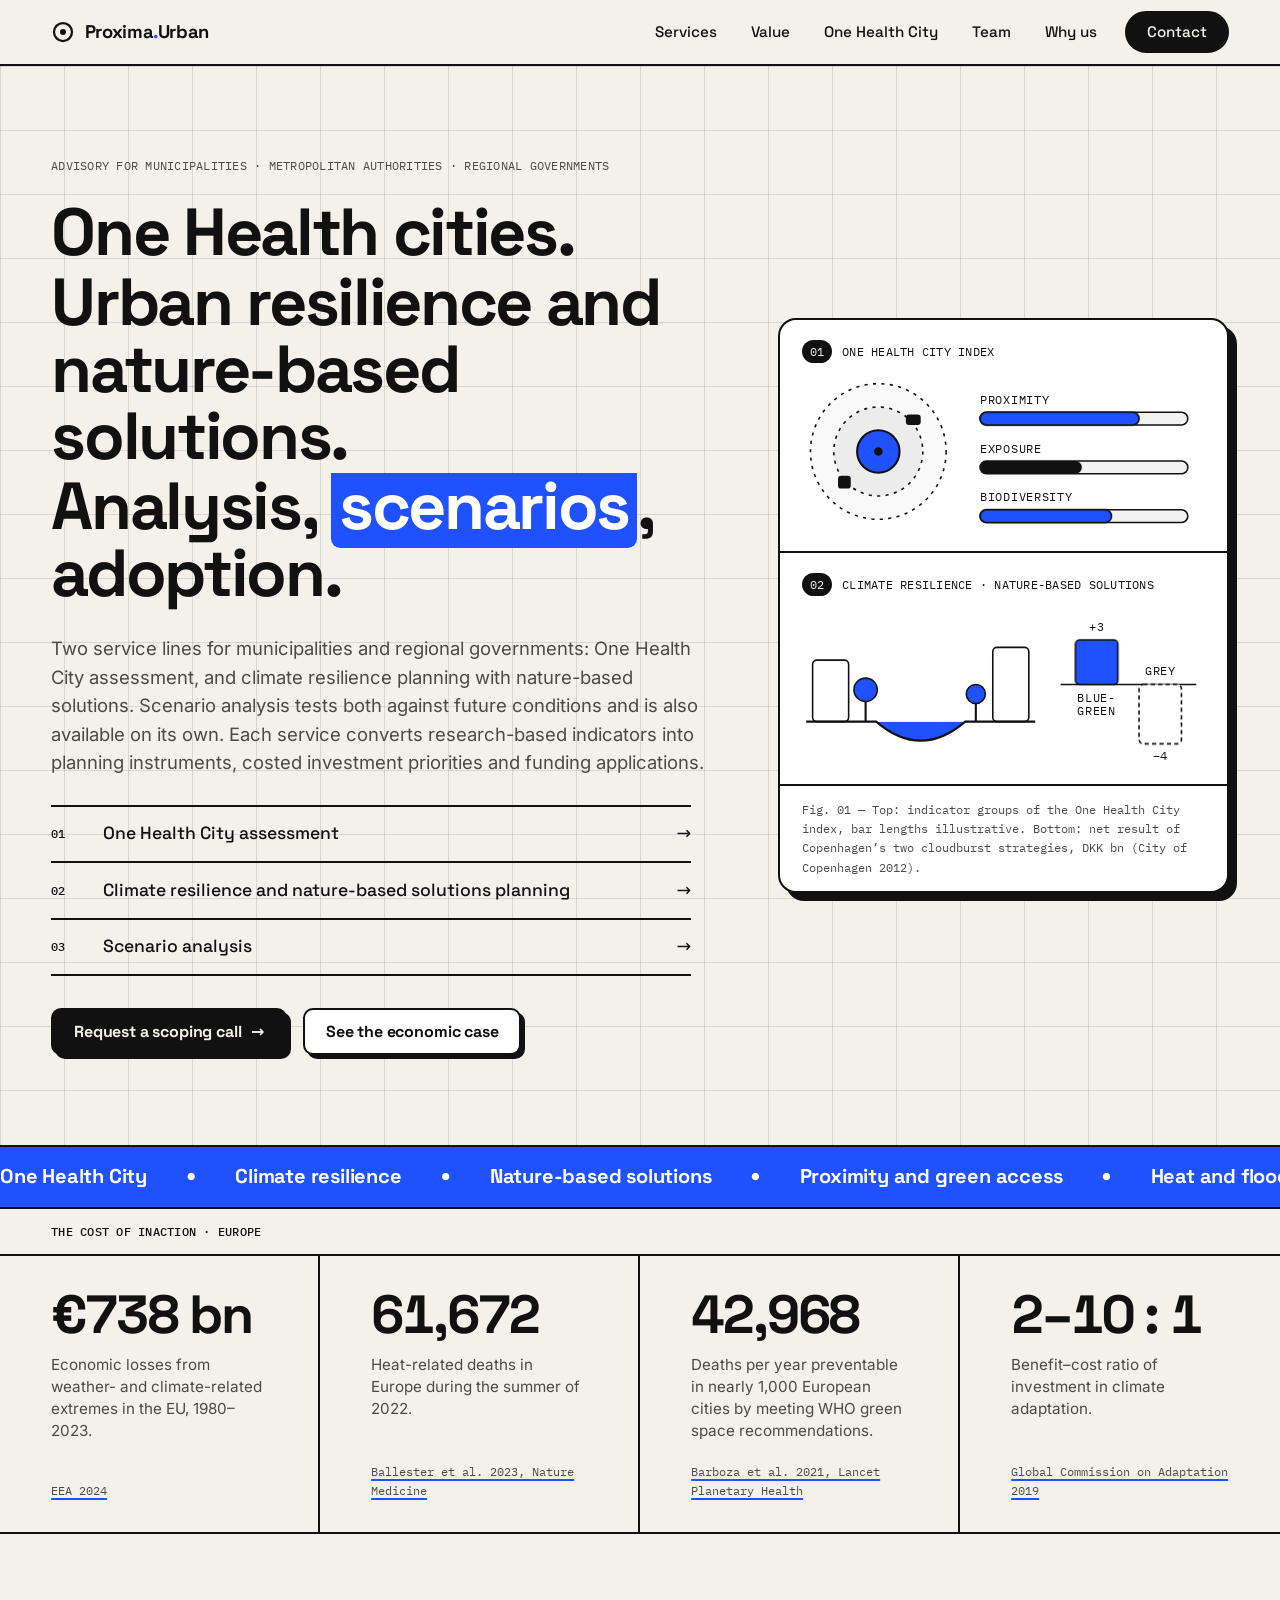
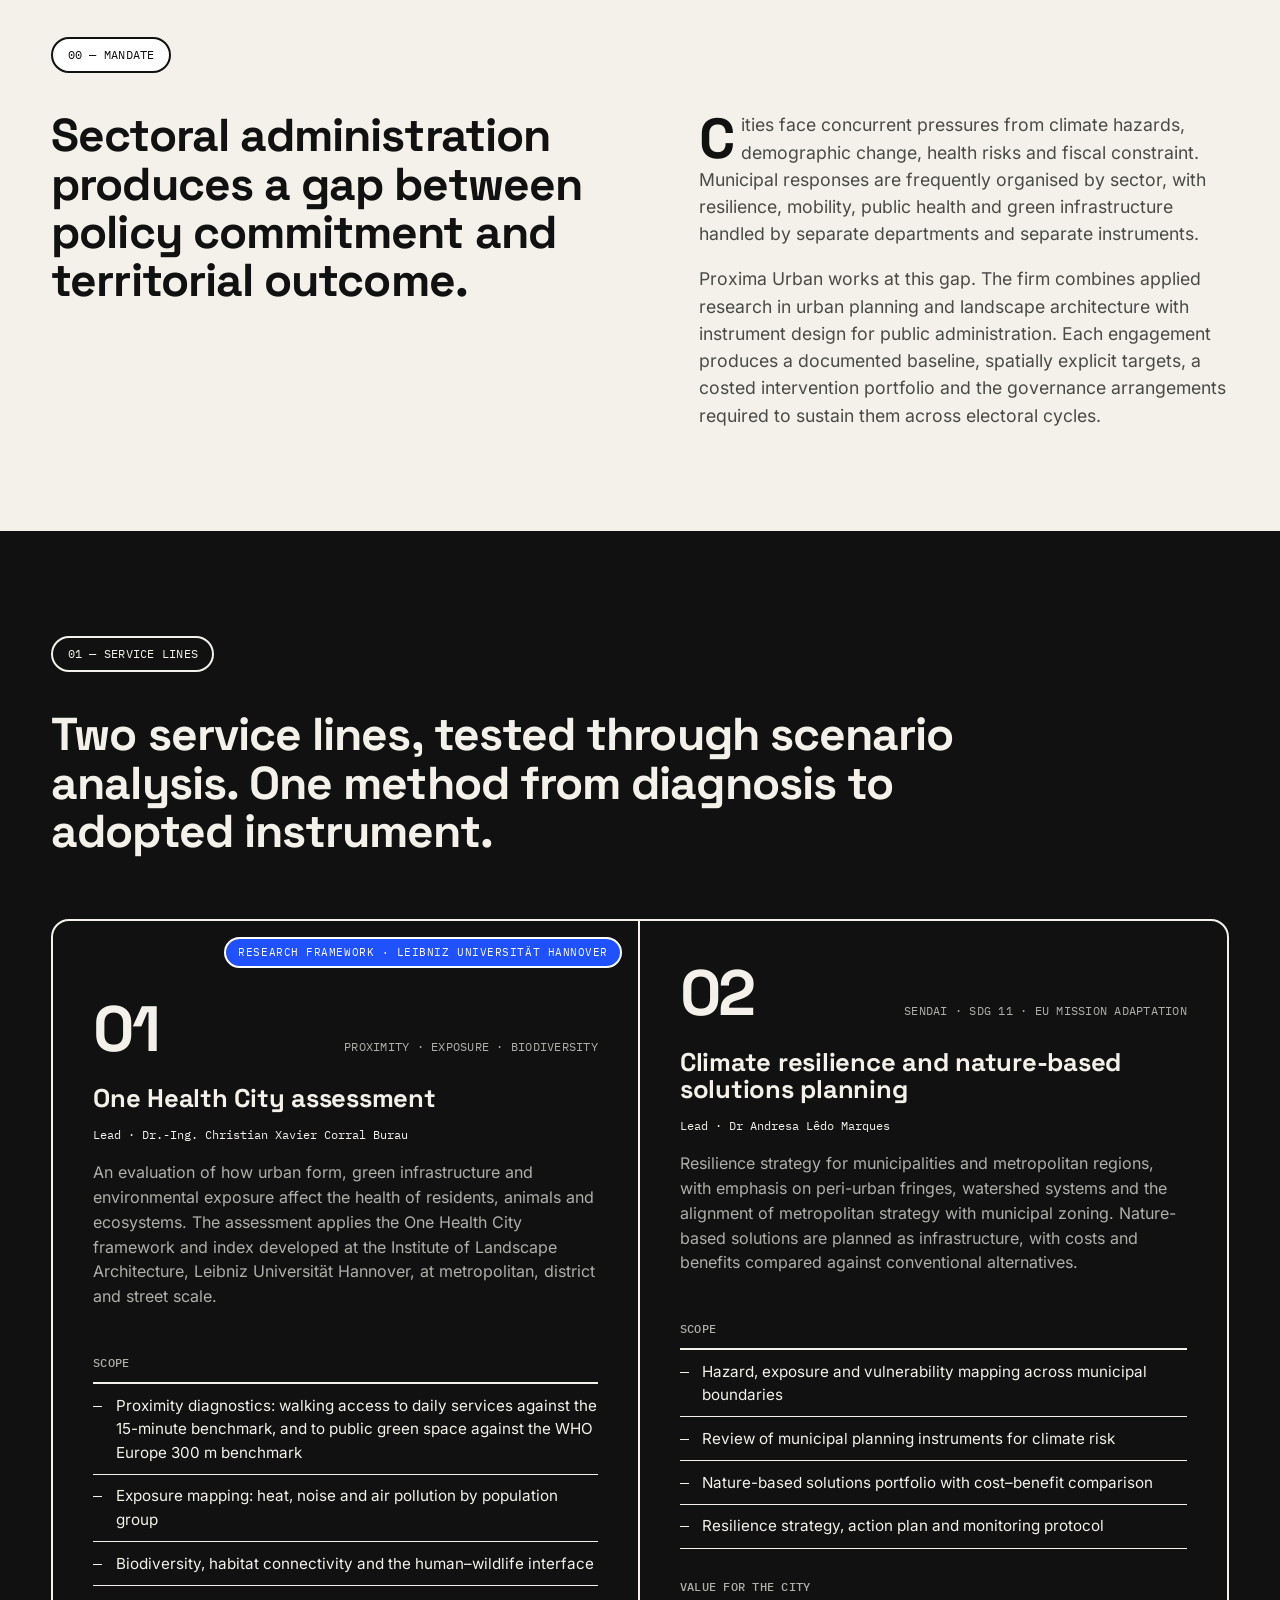
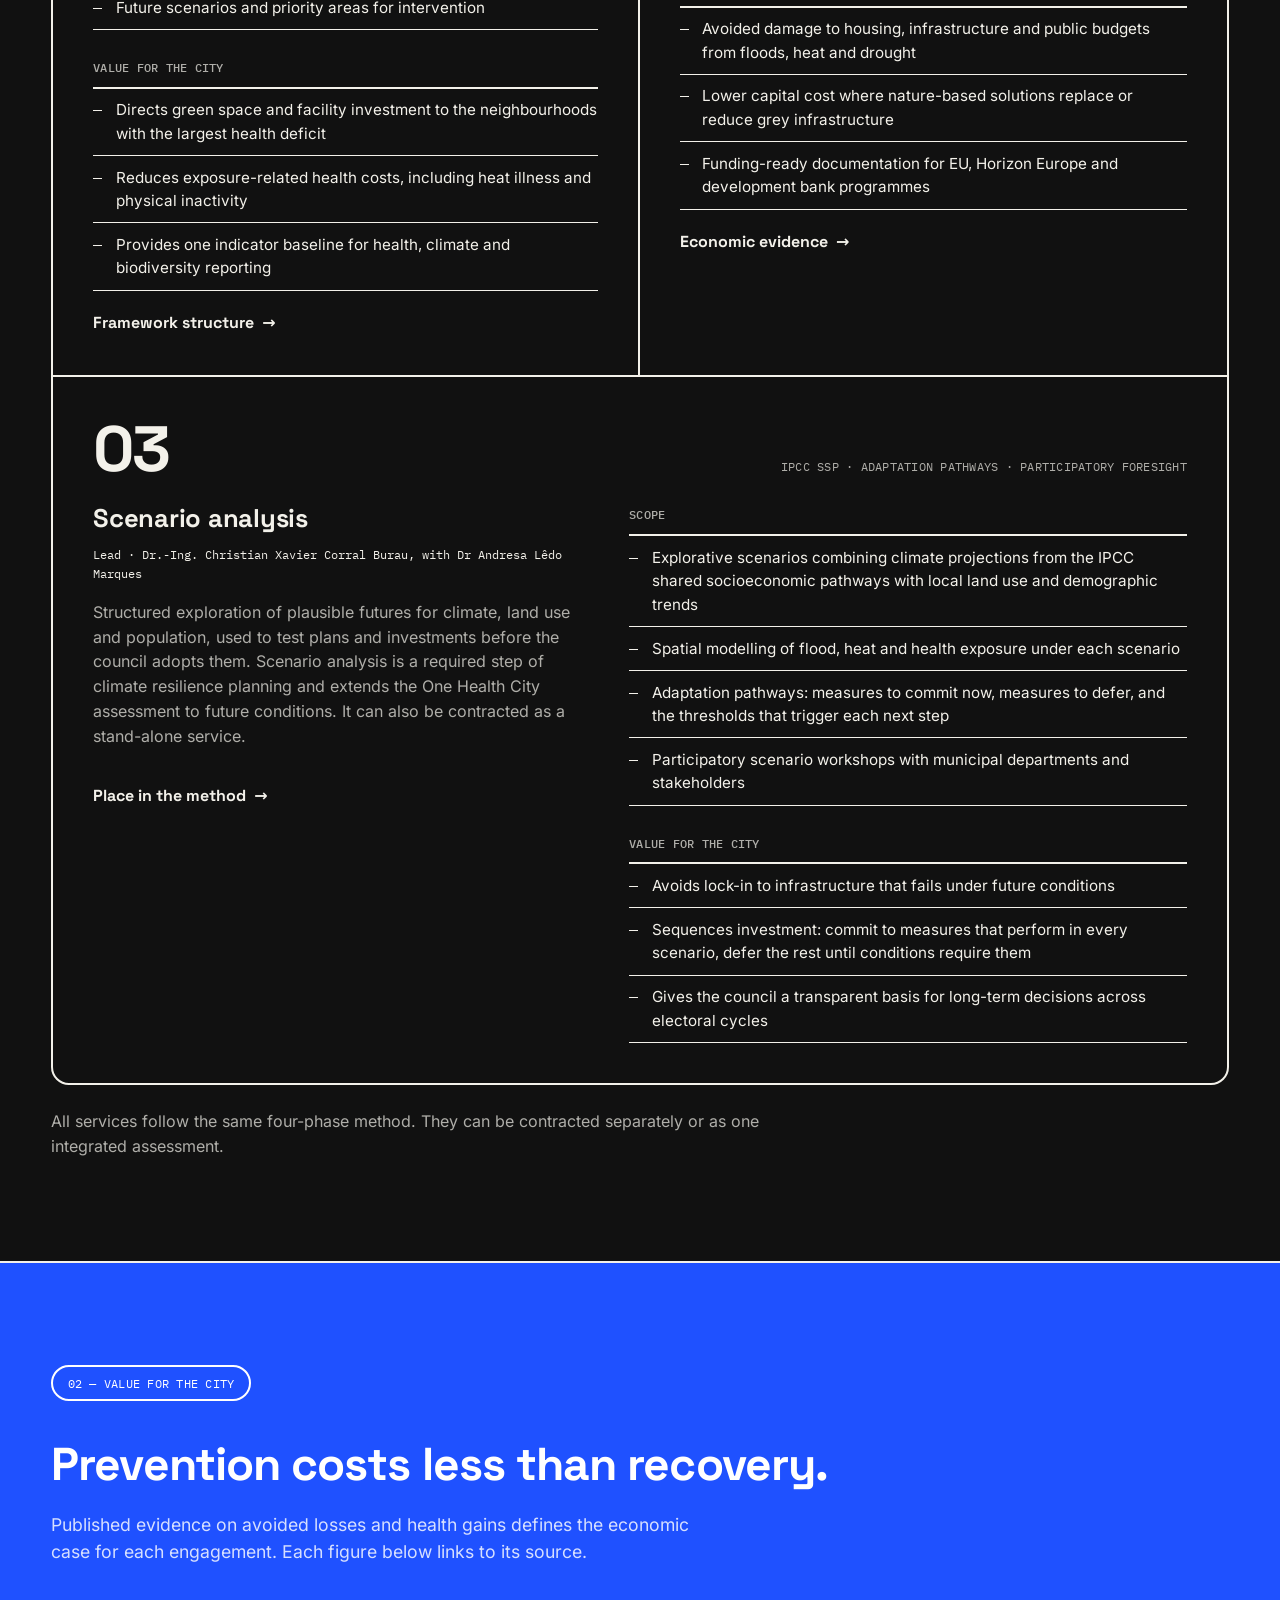
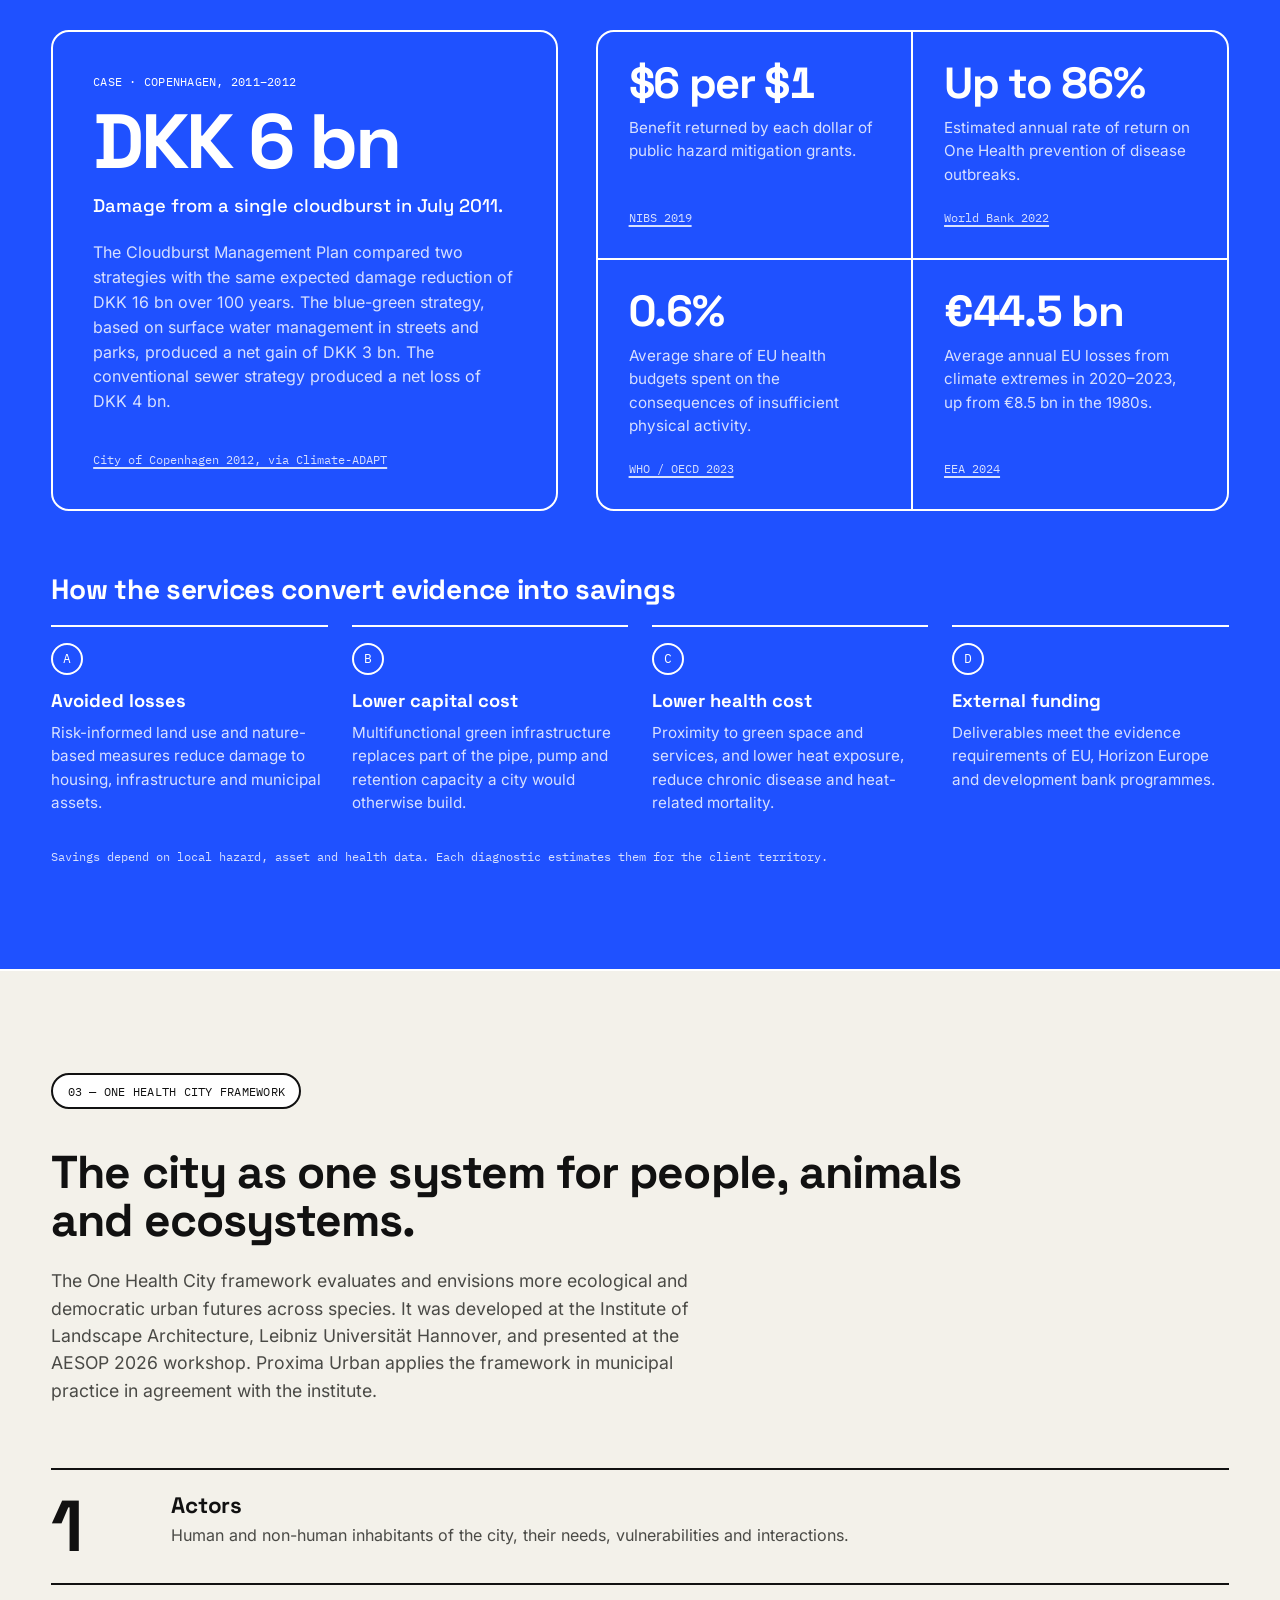
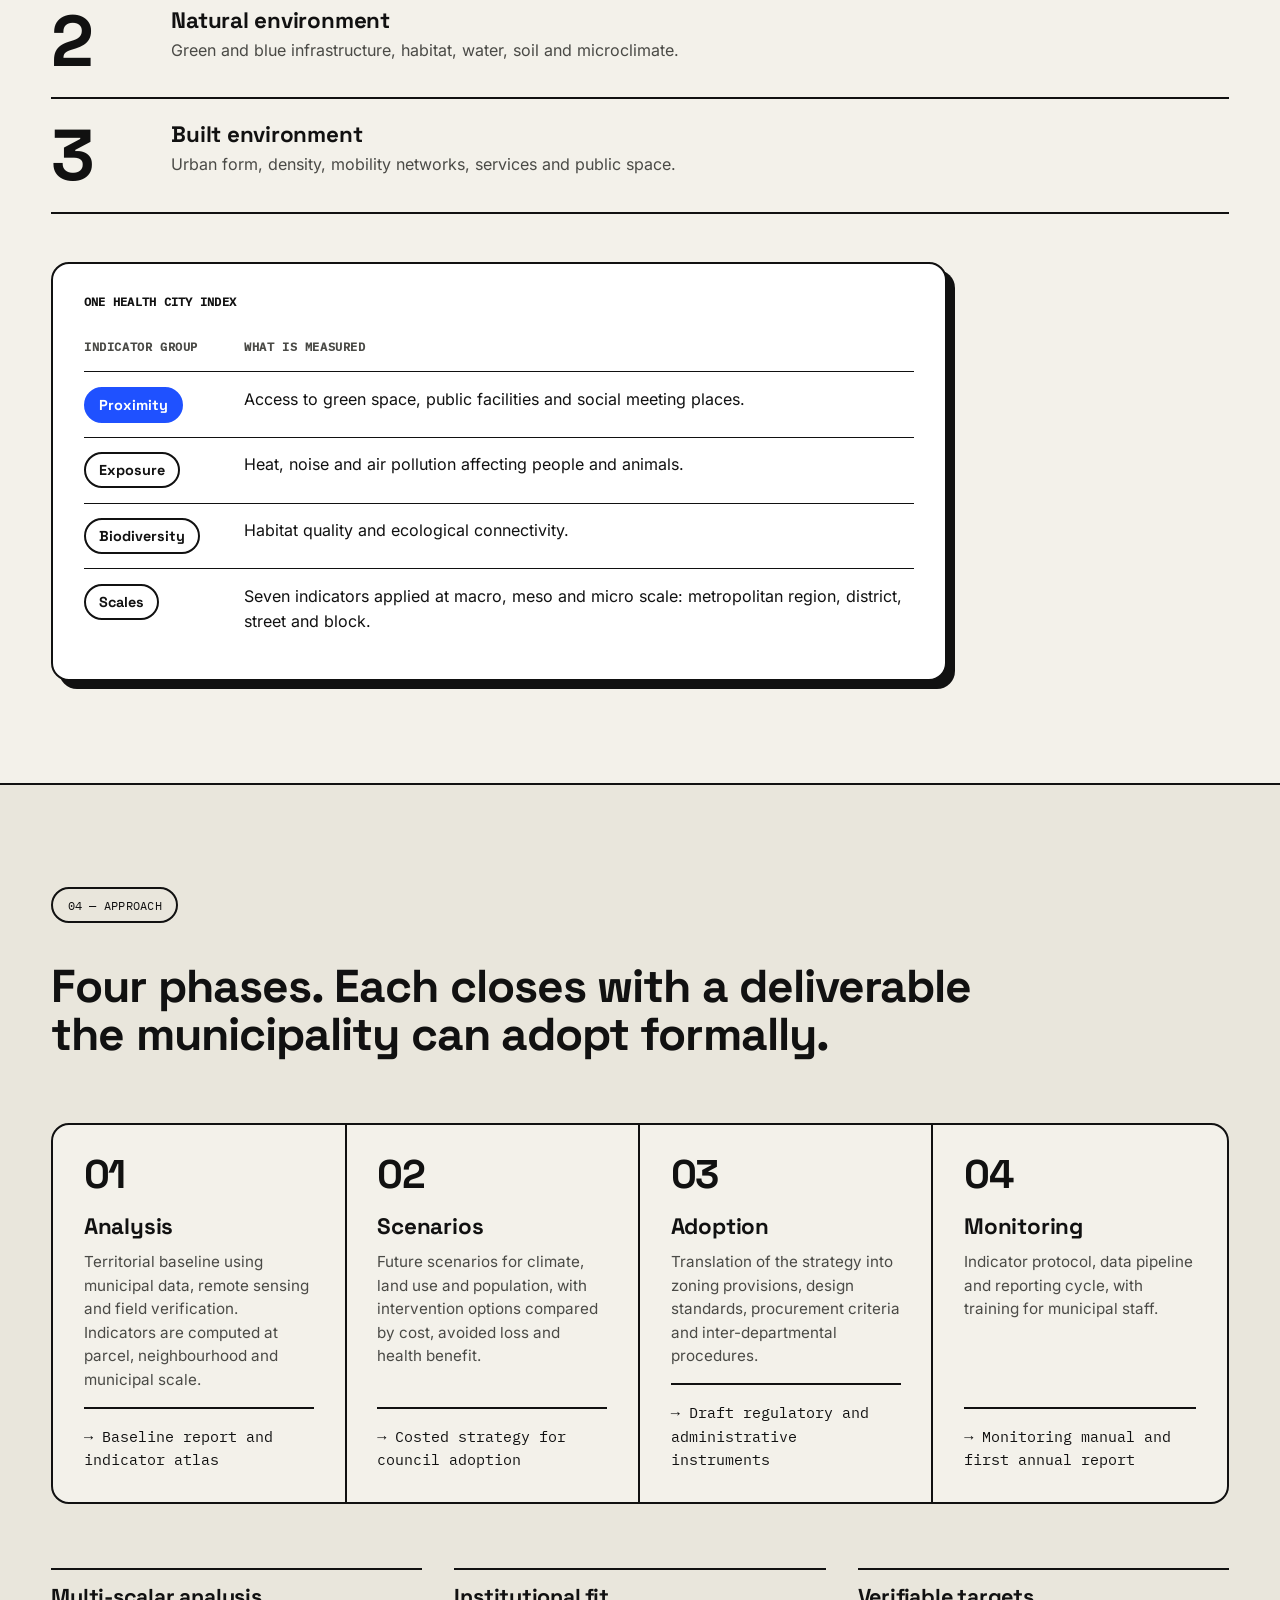
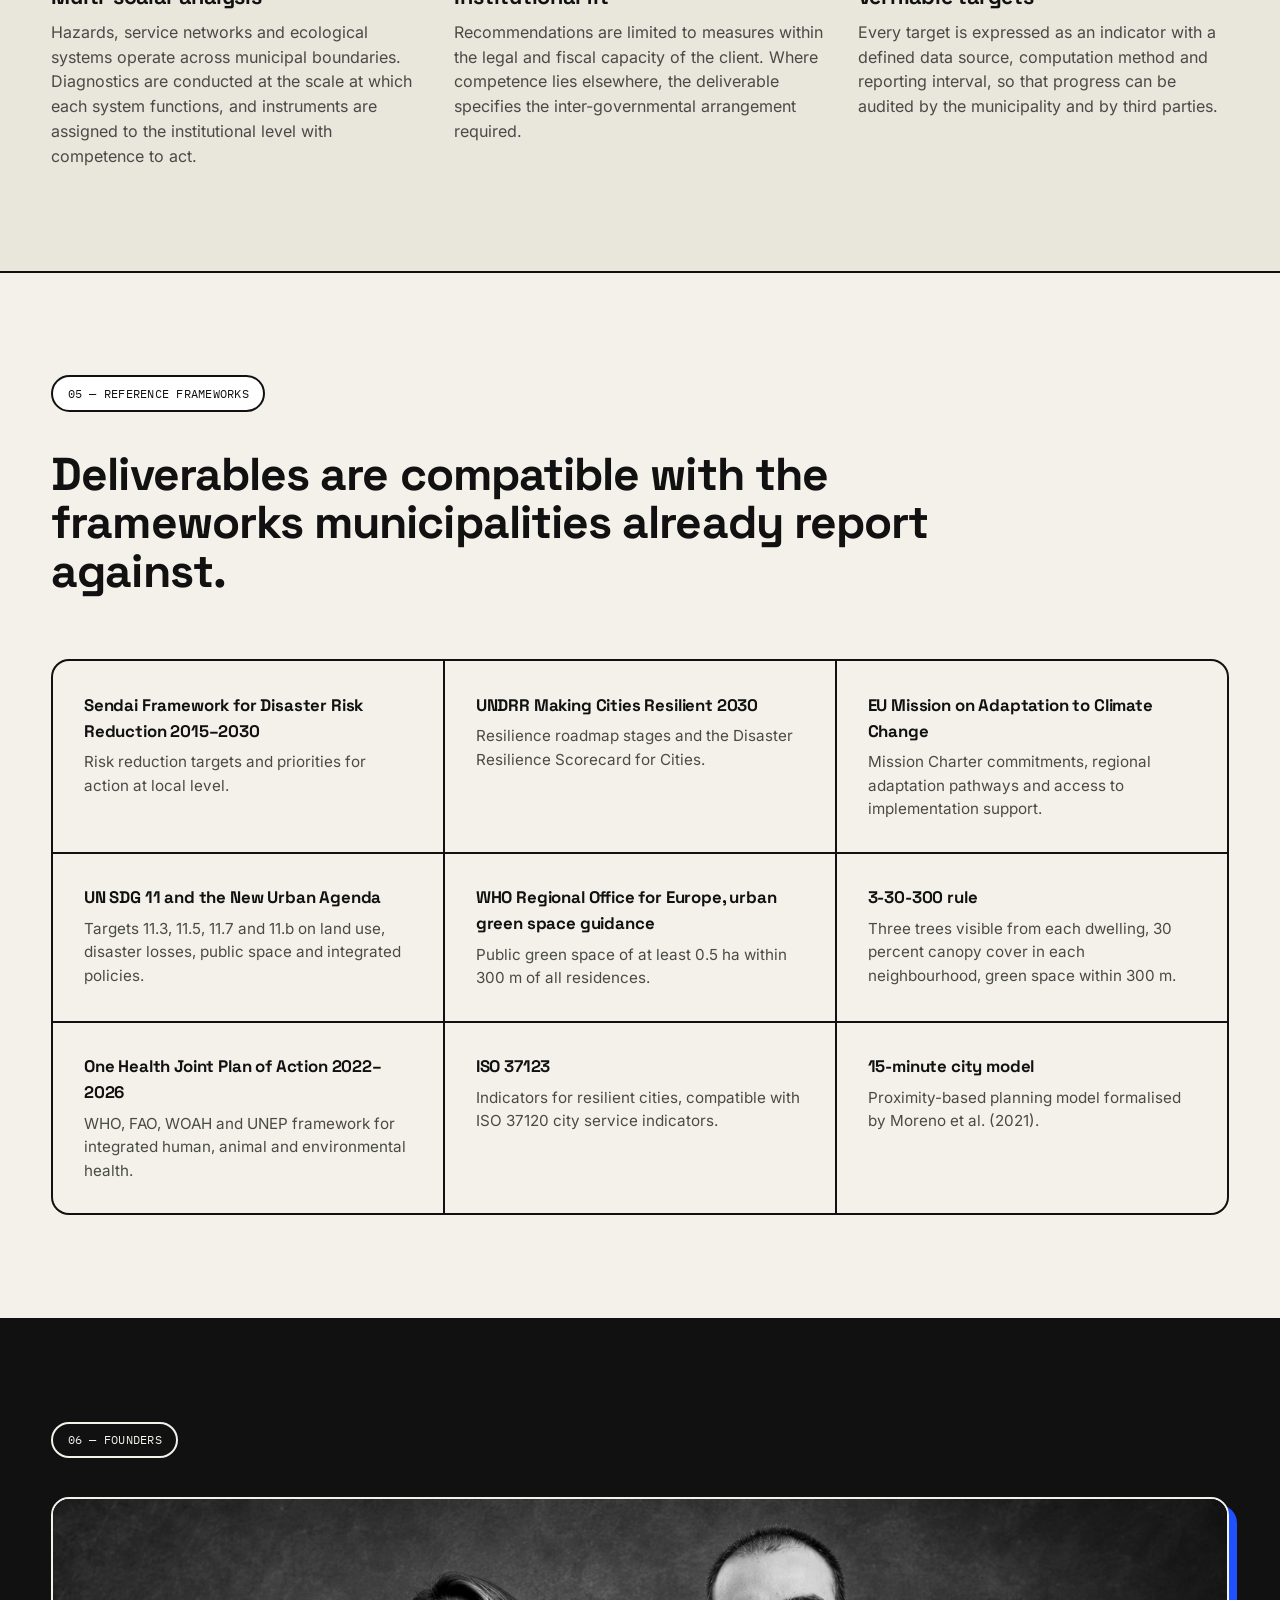
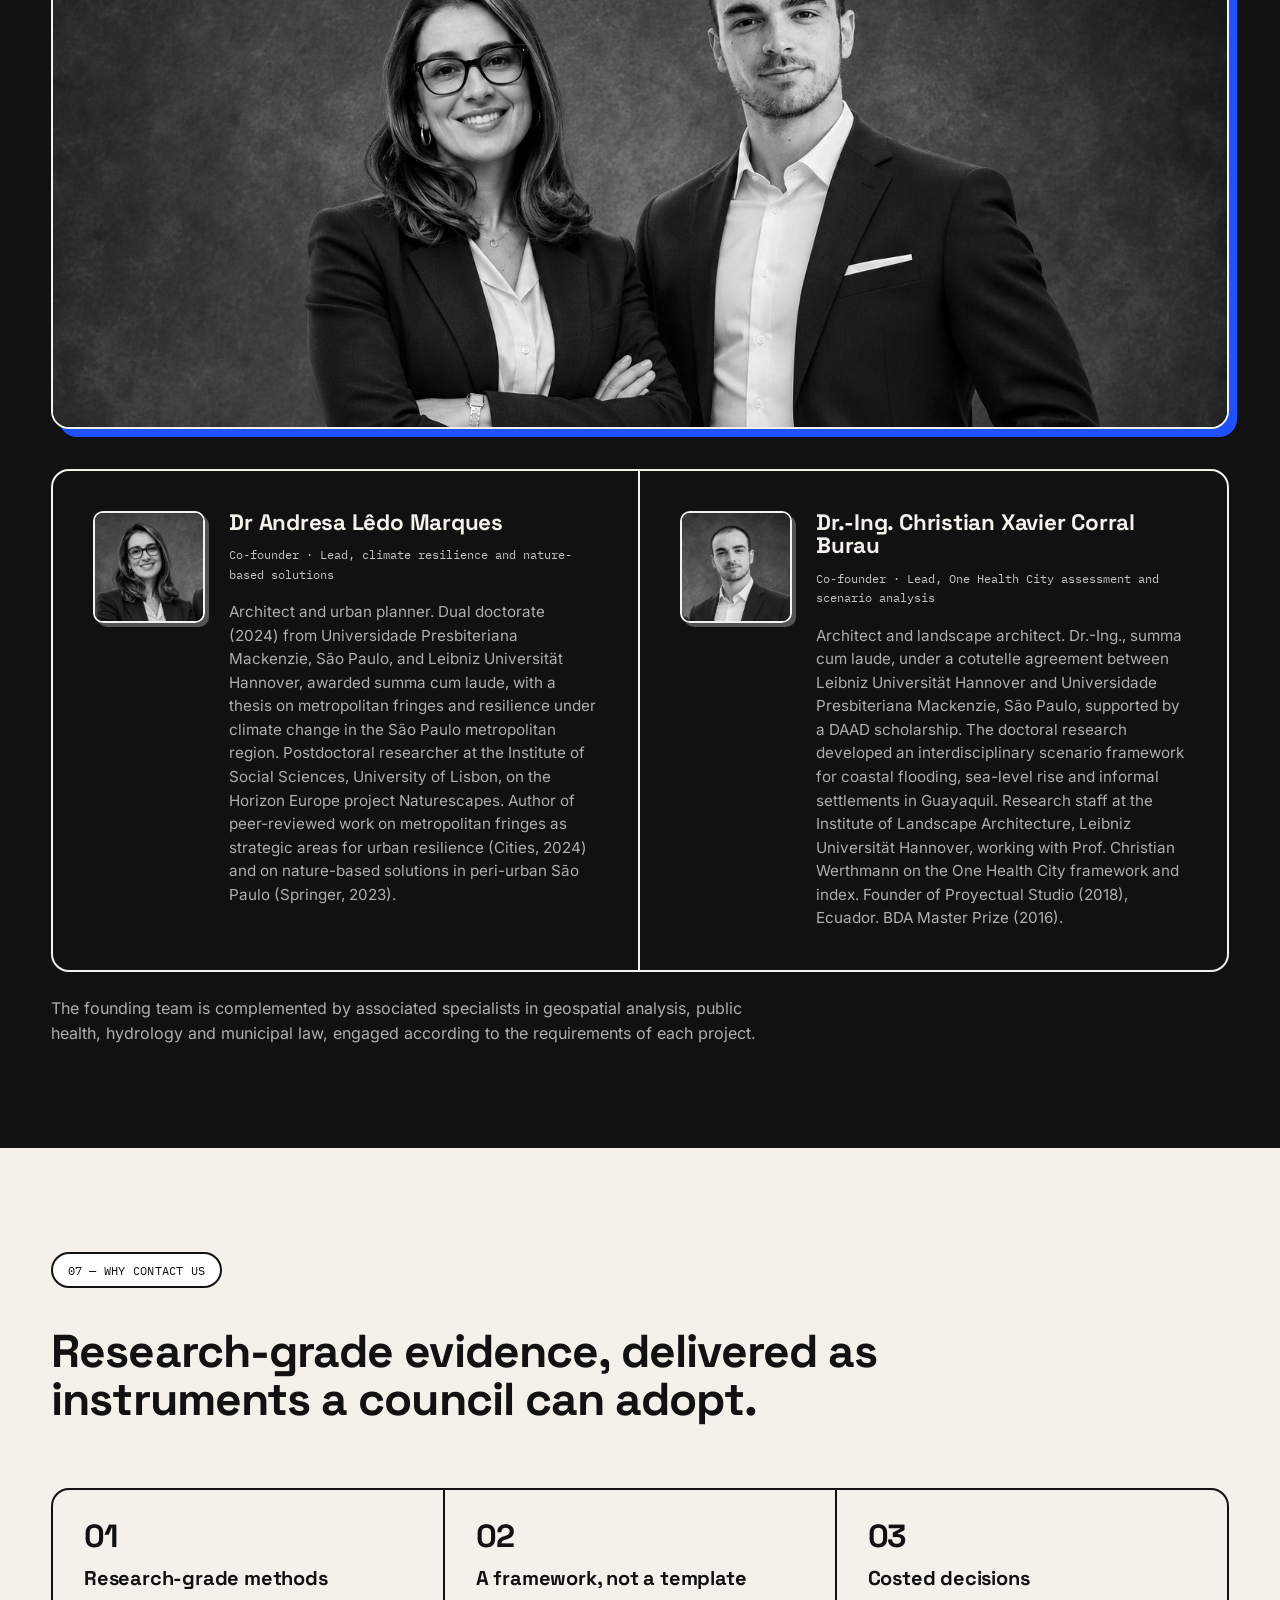
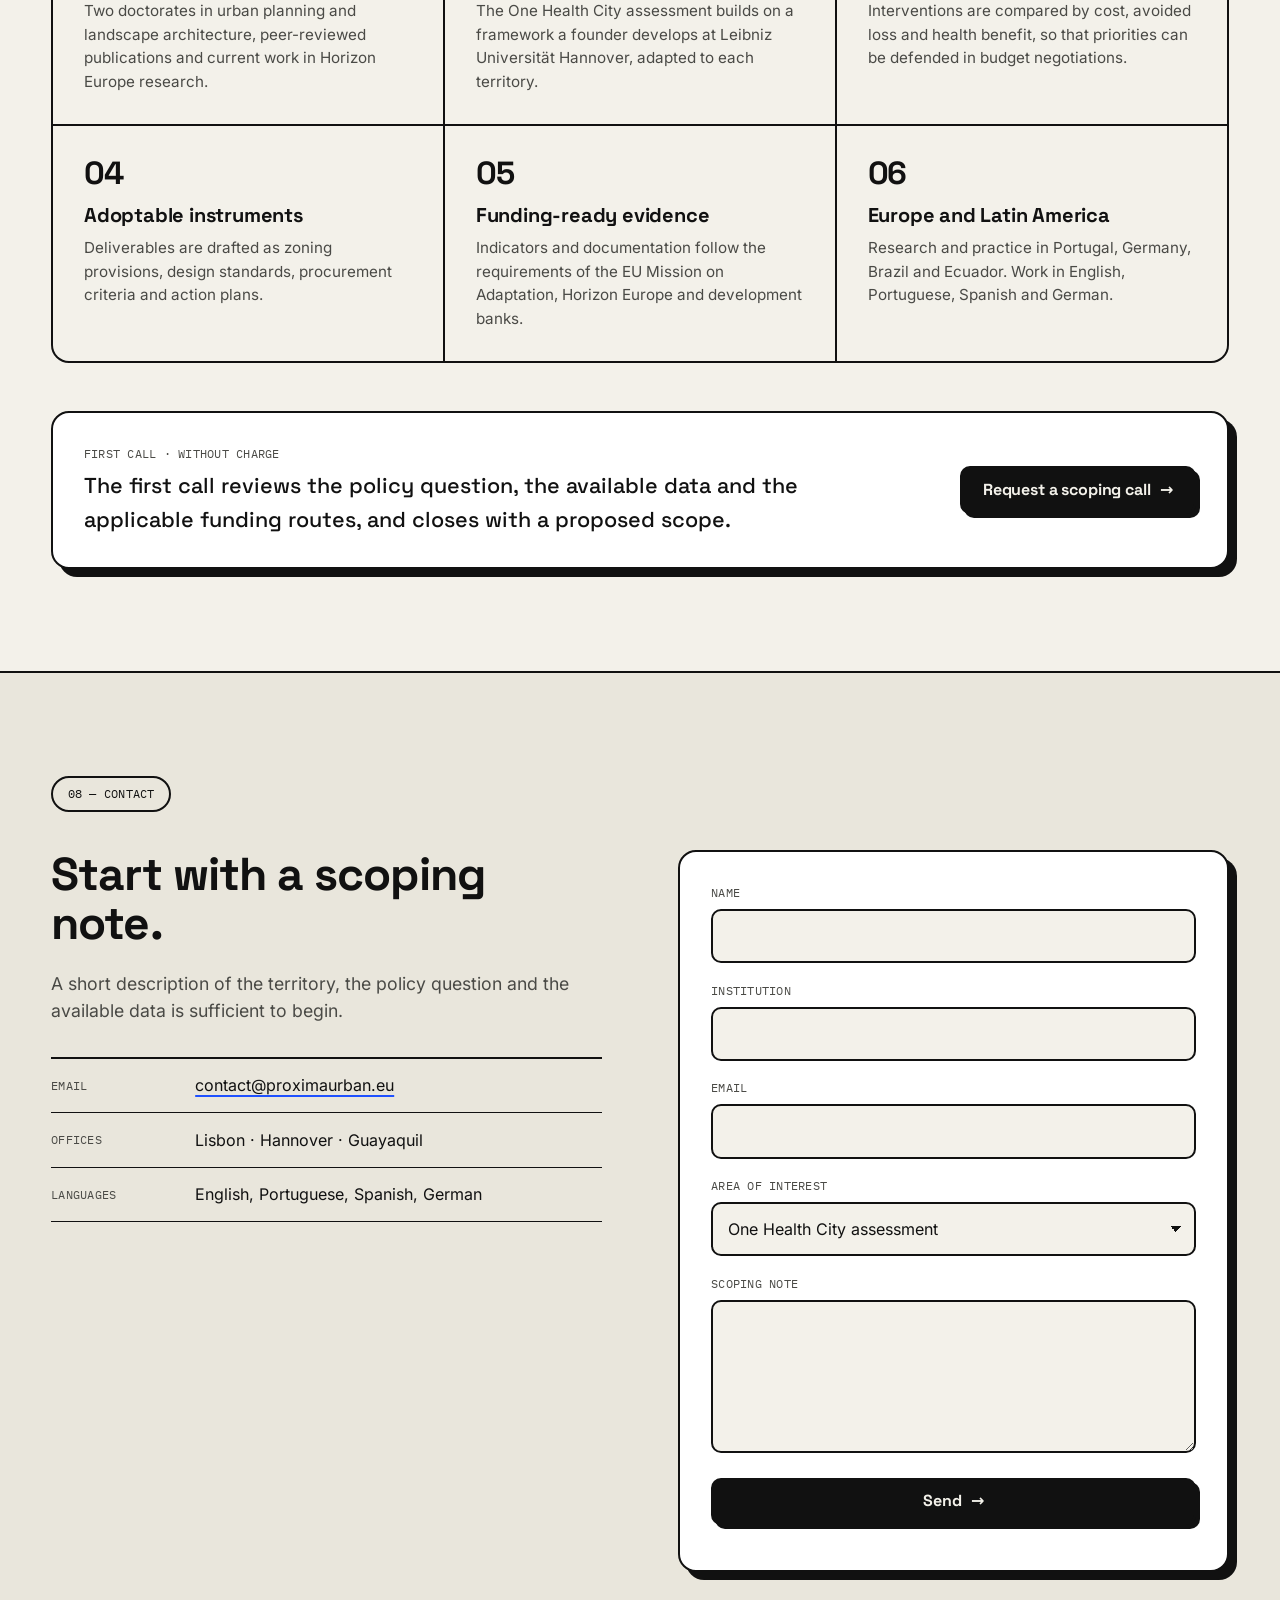
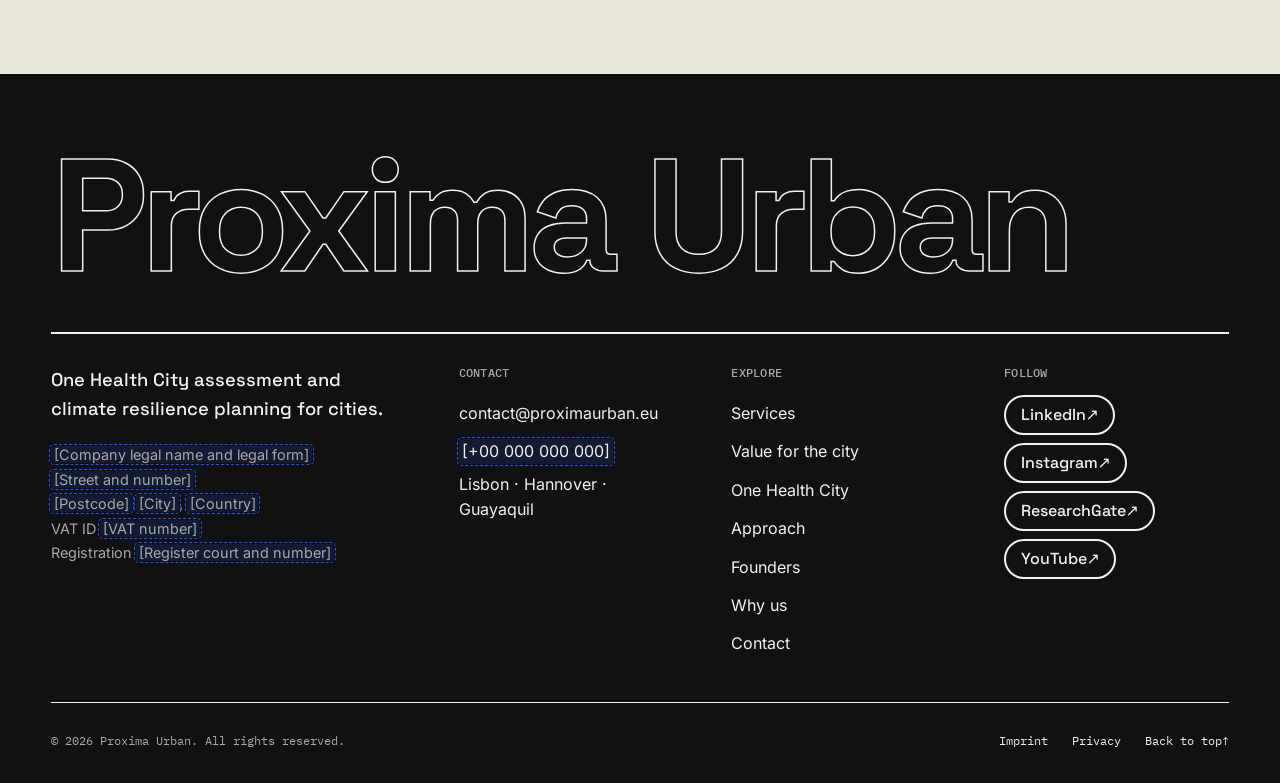
==== commit f5eb8c0e: "New headline, phase names aligned, unified padding across devices Headline: 'One Health cities. Urba" ====
--- a/index.html
+++ b/index.html
@@ -80,13 +80,9 @@
         <div class="hero-copy">
           <p class="eyebrow mono" data-reveal>Advisory for municipalities · metropolitan authorities · regional governments</p>
           <h1 class="display">
-            <span class="line"><span>One Health</span></span>
-            <span class="line"><span>cities.</span></span>
-            <span class="line"><span>Nature-based</span></span>
-            <span class="line"><span>resilience.</span></span>
-            <span class="line"><span>Measured,</span></span>
-            <span class="line"><span><em>scenario-tested</em>,</span></span>
-            <span class="line"><span>adopted.</span></span>
+            <span class="line"><span>One Health cities.</span></span>
+            <span class="line"><span>Urban resilience and nature-based solutions.</span></span>
+            <span class="line"><span>Analysis, <em>scenarios</em>, adoption.</span></span>
           </h1>
           <p class="lead" data-reveal style="--i:4">Two service lines for municipalities and regional governments: One Health City assessment, and climate resilience planning with nature-based solutions. Scenario analysis tests both against future conditions and is also available on its own. Each service converts research-based indicators into planning instruments, costed investment priorities and funding applications.</p>
           <ul class="hero-lines" data-reveal style="--i:5">
@@ -402,7 +398,7 @@
       <ol class="phases">
         <li class="phase" data-reveal style="--i:0">
           <span class="phase-number">01</span>
-          <h3>Diagnostic</h3>
+          <h3>Analysis</h3>
           <p>Territorial baseline using municipal data, remote sensing and field verification. Indicators are computed at parcel, neighbourhood and municipal scale.</p>
           <p class="phase-deliverable mono">→ Baseline report and indicator atlas</p>
         </li>
@@ -414,7 +410,7 @@
         </li>
         <li class="phase" data-reveal style="--i:2">
           <span class="phase-number">03</span>
-          <h3>Instruments</h3>
+          <h3>Adoption</h3>
           <p>Translation of the strategy into zoning provisions, design standards, procurement criteria and inter-departmental procedures.</p>
           <p class="phase-deliverable mono">→ Draft regulatory and administrative instruments</p>
         </li>
--- a/styles.css
+++ b/styles.css
@@ -20,6 +20,8 @@
   --font-mono: "IBM Plex Mono", ui-monospace, SFMono-Regular, Menlo, monospace;
 
   --bw: 2px;              /* border width */
+  --pad-card: clamp(20px, 2.4vw, 32px);      /* cells, panels, forms */
+  --pad-card-lg: clamp(24px, 3.2vw, 40px);   /* service and founder cards */
   --radius: 18px;         /* panels, grids, figures */
   --radius-sm: 10px;      /* buttons, inputs */
   --radius-pill: 999px;   /* labels, badges */
@@ -199,13 +201,13 @@
   var(--bg); }
 .hero-grid { display: grid; grid-template-columns: minmax(0, 1.25fr) minmax(0, .85fr); gap: clamp(2rem, 5vw, 5rem); align-items: center; }
 .eyebrow { margin-bottom: 1.5rem; color: var(--ink-2); }
-.display { font-size: clamp(2.3rem, 6.6vw, 5.6rem); line-height: .96; letter-spacing: -0.035em; margin-bottom: 1.5rem; }
+.display { font-size: clamp(2.1rem, 5.2vw, 4.5rem); line-height: 1; letter-spacing: -0.035em; margin-bottom: 1.5rem; }
 .display em { font-style: normal; background: var(--accent); color: var(--accent-ink); padding: 0 .12em; border-radius: .14em; box-decoration-break: clone; -webkit-box-decoration-break: clone; }
-.display .line { display: block; overflow: hidden; }
+.display .line { display: block; overflow: hidden; padding-bottom: .06em; }
 .display .line > span { display: block; transform: translateY(110%); animation: rise .9s var(--ease) forwards; }
 .display .line:nth-child(1) > span { animation-delay: .05s; }
-.display .line:nth-child(2) > span { animation-delay: .12s; }
-.display .line:nth-child(3) > span { animation-delay: .19s; }
+.display .line:nth-child(2) > span { animation-delay: .17s; }
+.display .line:nth-child(3) > span { animation-delay: .29s; }
 .display .line:nth-child(4) > span { animation-delay: .26s; }
 .display .line:nth-child(5) > span { animation-delay: .33s; }
 .display .line:nth-child(6) > span { animation-delay: .40s; }
@@ -214,7 +216,7 @@
 .lead { font-size: 1.15rem; color: var(--ink-2); max-width: 56ch; }
 .hero-actions { display: flex; flex-wrap: wrap; gap: 1rem; margin-top: 2rem; }
 .hero-figure { margin: 0; padding: 0; }
-.hero-panel { padding: 1rem 1.1rem .75rem; border-bottom: var(--bw) solid var(--line); }
+.hero-panel { padding: clamp(14px, 1.8vw, 20px) clamp(16px, 2vw, 22px); border-bottom: var(--bw) solid var(--line); }
 .hero-panel-head { margin: 0 0 .6rem; display: flex; gap: .6rem; align-items: center; }
 .hero-panel-head span { display: inline-flex; align-items: center; justify-content: center; min-width: 1.9rem; height: 1.4rem; padding: 0 .4rem; border-radius: var(--radius-pill); background: var(--ink); color: var(--bg); }
 .bar, .bar-up { transform-box: fill-box; transform-origin: left center; animation: grow-x 1.4s var(--ease) .6s both; }
@@ -234,7 +236,7 @@
 .hero-lines .arrow { transition: transform .3s var(--ease); }
 .hero-lines a:hover .arrow { transform: translateX(6px); }
 .hero-figure svg { display: block; width: 100%; }
-.hero-figure figcaption { padding: .75rem 1rem; text-transform: none; letter-spacing: 0; color: var(--ink-2); }
+.hero-figure figcaption { padding: .85rem clamp(16px, 2vw, 22px); text-transform: none; letter-spacing: 0; color: var(--ink-2); }
 .ring { transform-box: fill-box; transform-origin: center; }
 .ring-3 { animation: spin 90s linear infinite; }
 .ring-2 { animation: spin 60s linear infinite reverse; }
@@ -244,7 +246,7 @@
 .plot { transform-box: fill-box; transform-origin: center; animation: blink 4s ease-in-out infinite; }
 .plot:nth-child(2) { animation-delay: 1s; } .plot:nth-child(3) { animation-delay: 2s; } .plot:nth-child(4) { animation-delay: 3s; }
 @keyframes blink { 0%, 100% { fill: var(--ink); } 50% { fill: var(--accent); } }
-@media (max-width: 900px) { .hero-grid { grid-template-columns: minmax(0, 1fr); } .hero-figure { max-width: 460px; } }
+@media (max-width: 900px) { .hero-grid { grid-template-columns: minmax(0, 1fr); } .hero-figure { max-width: 560px; } .display { font-size: clamp(2.1rem, 7vw, 3.6rem); } }
 
 /* Marquee */
 .marquee { overflow: hidden; border-bottom: var(--bw) solid var(--line); background: var(--accent); color: var(--accent-ink); padding: .9rem 0; }
@@ -277,7 +279,7 @@
 
 /* Services */
 .services-grid { display: grid; grid-template-columns: repeat(2, minmax(0, 1fr)); border: var(--bw) solid var(--line); border-radius: var(--radius); overflow: hidden; }
-.service-card { padding: clamp(1.5rem, 3vw, 2.5rem); border-right: var(--bw) solid var(--line); border-bottom: var(--bw) solid var(--line); position: relative; display: flex; flex-direction: column; transition: background .3s var(--ease), color .3s; }
+.service-card { padding: var(--pad-card-lg); border-right: var(--bw) solid var(--line); border-bottom: var(--bw) solid var(--line); position: relative; display: flex; flex-direction: column; transition: background .3s var(--ease), color .3s; }
 .service-card:nth-child(2n) { border-right: 0; }
 .service-card:nth-last-child(-n+2) { border-bottom: 0; }
 .service-card:hover { background: var(--accent); color: var(--accent-ink); --ink-2: rgba(255, 255, 255, 0.82); --line: #ffffff; }
@@ -320,7 +322,7 @@
 .ohc-index { font-family: var(--font-display); font-weight: 700; font-size: clamp(2.5rem, 6vw, 4.5rem); line-height: .9; letter-spacing: -0.05em; }
 .ohc-domain h3 { font-size: 1.4rem; margin-bottom: .35rem; }
 .ohc-domain p { color: var(--ink-2); max-width: 70ch; }
-.ohc-levels { padding: clamp(1.25rem, 3vw, 2rem); max-width: 56rem; }
+.ohc-levels { padding: var(--pad-card); max-width: 56rem; }
 .ohc-levels h3 { margin-bottom: 1rem; }
 .ohc-levels table { width: 100%; border-collapse: collapse; }
 .ohc-levels th, .ohc-levels td { text-align: left; padding: .9rem .75rem .9rem 0; border-bottom: 1px solid var(--line); vertical-align: top; }
@@ -333,7 +335,7 @@
 
 /* Approach */
 .phases { list-style: none; margin: 0 0 clamp(2rem, 5vw, 4rem); padding: 0; display: grid; grid-template-columns: repeat(4, minmax(0, 1fr)); border: var(--bw) solid var(--line); border-radius: var(--radius); overflow: hidden; background: var(--bg); }
-.phase { padding: 1.75rem; border-right: var(--bw) solid var(--line); display: flex; flex-direction: column; position: relative; overflow: hidden; }
+.phase { padding: var(--pad-card); border-right: var(--bw) solid var(--line); display: flex; flex-direction: column; position: relative; overflow: hidden; }
 .phase:last-child { border-right: 0; }
 .phase::before { content: ""; position: absolute; inset: 0; background: var(--ink); transform: translateY(101%); transition: transform .4s var(--ease); z-index: 0; }
 .phase:hover::before { transform: translateY(0); }
@@ -351,7 +353,7 @@
 
 /* Standards */
 .standards-list { margin: 0; display: grid; grid-template-columns: repeat(3, minmax(0, 1fr)); gap: var(--bw); background: var(--line); border: var(--bw) solid var(--line); border-radius: var(--radius); overflow: hidden; }
-.standards-list > div { padding: 1.5rem; background: var(--bg); transition: background .25s; }
+.standards-list > div { padding: var(--pad-card); background: var(--bg); transition: background .25s; }
 .standards-list > div:hover { background: var(--paper); }
 .standards-list dt { font-family: var(--font-display); font-weight: 700; font-size: 1.05rem; margin-bottom: .4rem; letter-spacing: -0.01em; }
 .standards-list dd { margin: 0; color: var(--ink-2); font-size: .95rem; }
@@ -360,13 +362,13 @@
 
 /* Value */
 .value-layout { display: grid; grid-template-columns: minmax(0, 1fr) minmax(0, 1.25fr); gap: clamp(1.5rem, 3vw, 2.5rem); align-items: stretch; margin-bottom: clamp(2.5rem, 5vw, 4rem); }
-.case { padding: clamp(1.5rem, 3vw, 2.25rem); display: flex; flex-direction: column; gap: .75rem; }
+.case { padding: var(--pad-card-lg); display: flex; flex-direction: column; gap: .75rem; }
 .case-label { margin: 0; }
 .case-figure { margin: 0; font-family: var(--font-display); font-weight: 700; font-size: clamp(3rem, 6vw, 5rem); line-height: 1; letter-spacing: -0.04em; }
 .case-sub { margin: 0 0 .5rem; font-family: var(--font-display); font-weight: 500; font-size: 1.15rem; }
 .case p:not(.case-label):not(.case-figure):not(.case-sub) { color: var(--ink-2); }
 .value-grid { display: grid; grid-template-columns: repeat(2, minmax(0, 1fr)); gap: var(--bw); background: var(--line); border: var(--bw) solid var(--line); border-radius: var(--radius); overflow: hidden; }
-.value-cell { background: var(--bg); padding: clamp(1.25rem, 2.5vw, 1.75rem); display: flex; flex-direction: column; gap: .6rem; }
+.value-cell { background: var(--bg); padding: var(--pad-card); display: flex; flex-direction: column; gap: .6rem; }
 .value-figure { font-family: var(--font-display); font-weight: 700; font-size: clamp(1.9rem, 3.4vw, 2.8rem); line-height: 1; letter-spacing: -0.03em; font-variant-numeric: tabular-nums; }
 .value-cell p { margin: 0; color: var(--ink-2); font-size: .95rem; }
 .mech-title { font-size: clamp(1.3rem, 2.2vw, 1.75rem); margin-bottom: 1.25rem; }
@@ -381,12 +383,12 @@
 
 /* Why us */
 .why-grid { list-style: none; margin: 0 0 clamp(2rem, 4vw, 3rem); padding: 0; display: grid; grid-template-columns: repeat(3, minmax(0, 1fr)); gap: var(--bw); background: var(--line); border: var(--bw) solid var(--line); border-radius: var(--radius); overflow: hidden; }
-.why-grid li { background: var(--bg); padding: clamp(1.25rem, 2.5vw, 2rem); transition: background .25s, color .25s; }
+.why-grid li { background: var(--bg); padding: var(--pad-card); transition: background .25s, color .25s; }
 .why-grid li:hover { background: var(--accent); color: var(--accent-ink); --ink-2: rgba(255, 255, 255, 0.85); }
 .why-index { display: block; font-family: var(--font-display); font-weight: 700; font-size: 2rem; letter-spacing: -0.04em; line-height: 1; margin-bottom: 1rem; }
 .why-grid h3 { font-size: 1.25rem; }
 .why-grid p { margin: 0; color: var(--ink-2); font-size: .95rem; }
-.cta-band { display: flex; align-items: center; justify-content: space-between; gap: 1.5rem; padding: clamp(1.25rem, 3vw, 2rem); }
+.cta-band { display: flex; align-items: center; justify-content: space-between; gap: 1.5rem; padding: var(--pad-card); }
 .cta-label { margin: 0 0 .4rem; color: var(--ink-2); }
 .cta-text { margin: 0; font-family: var(--font-display); font-weight: 500; font-size: clamp(1.1rem, 1.8vw, 1.35rem); max-width: 52ch; }
 @media (max-width: 900px) { .why-grid { grid-template-columns: repeat(2, minmax(0, 1fr)); } .cta-band { flex-direction: column; align-items: flex-start; } }
@@ -398,7 +400,7 @@
 .team-figure:hover img { transform: scale(1.02); }
 @media (max-width: 760px) { .team-figure img { aspect-ratio: 3 / 2; } }
 .team-grid { display: grid; grid-template-columns: repeat(2, minmax(0, 1fr)); border: var(--bw) solid var(--line); border-radius: var(--radius); overflow: hidden; }
-.person { padding: clamp(1.5rem, 3vw, 2.5rem); border-right: var(--bw) solid var(--line); display: grid; grid-template-columns: 112px minmax(0, 1fr); gap: 1.5rem; align-items: start; }
+.person { padding: var(--pad-card-lg); border-right: var(--bw) solid var(--line); display: grid; grid-template-columns: 112px minmax(0, 1fr); gap: 1.5rem; align-items: start; }
 .person:last-child { border-right: 0; }
 .person-photo { width: 112px; height: 112px; object-fit: cover; border: var(--bw) solid var(--line); border-radius: var(--radius-sm); filter: grayscale(1); box-shadow: 4px 4px 0 0 var(--accent); transition: box-shadow .3s var(--ease), transform .3s var(--ease); }
 .person:hover .person-photo { box-shadow: 8px 8px 0 0 var(--accent); transform: translate(-2px, -2px); }
@@ -418,7 +420,7 @@
 @media (max-width: 420px) { .contact-details p { grid-template-columns: minmax(0, 1fr); gap: .2rem; } }
 .underline-link { text-decoration: underline; text-decoration-thickness: 2px; text-underline-offset: 4px; text-decoration-color: var(--accent); }
 .underline-link:hover { background: var(--accent); color: var(--accent-ink); border-radius: 4px; }
-.contact-form { padding: clamp(1.25rem, 3vw, 2rem); }
+.contact-form { padding: var(--pad-card); }
 .field { margin-bottom: 1.1rem; }
 .field label { display: block; margin-bottom: .4rem; color: var(--ink-2); }
 .field input, .field select, .field textarea { width: 100%; padding: .8rem .9rem; border: var(--bw) solid var(--line); background: var(--bg); color: var(--ink); font: inherit; border-radius: var(--radius-sm); -webkit-appearance: none; appearance: none; transition: box-shadow .15s; }
@@ -487,6 +489,14 @@
   .stat:hover, .standards-list > div:hover { background: inherit; }
 }
 
+/* Touch targets: at least 44 px on coarse pointers */
+@media (pointer: coarse) {
+  .brand { min-height: 44px; }
+  .text-link { min-height: 44px; }
+  .footer-col li a, .footer-legal-nav a, .social-link { min-height: 44px !important; }
+  .stat-source { padding-block: .6rem; }
+}
+
 /* Reduced motion */
 @media (prefers-reduced-motion: reduce) {
   html { scroll-behavior: auto; }
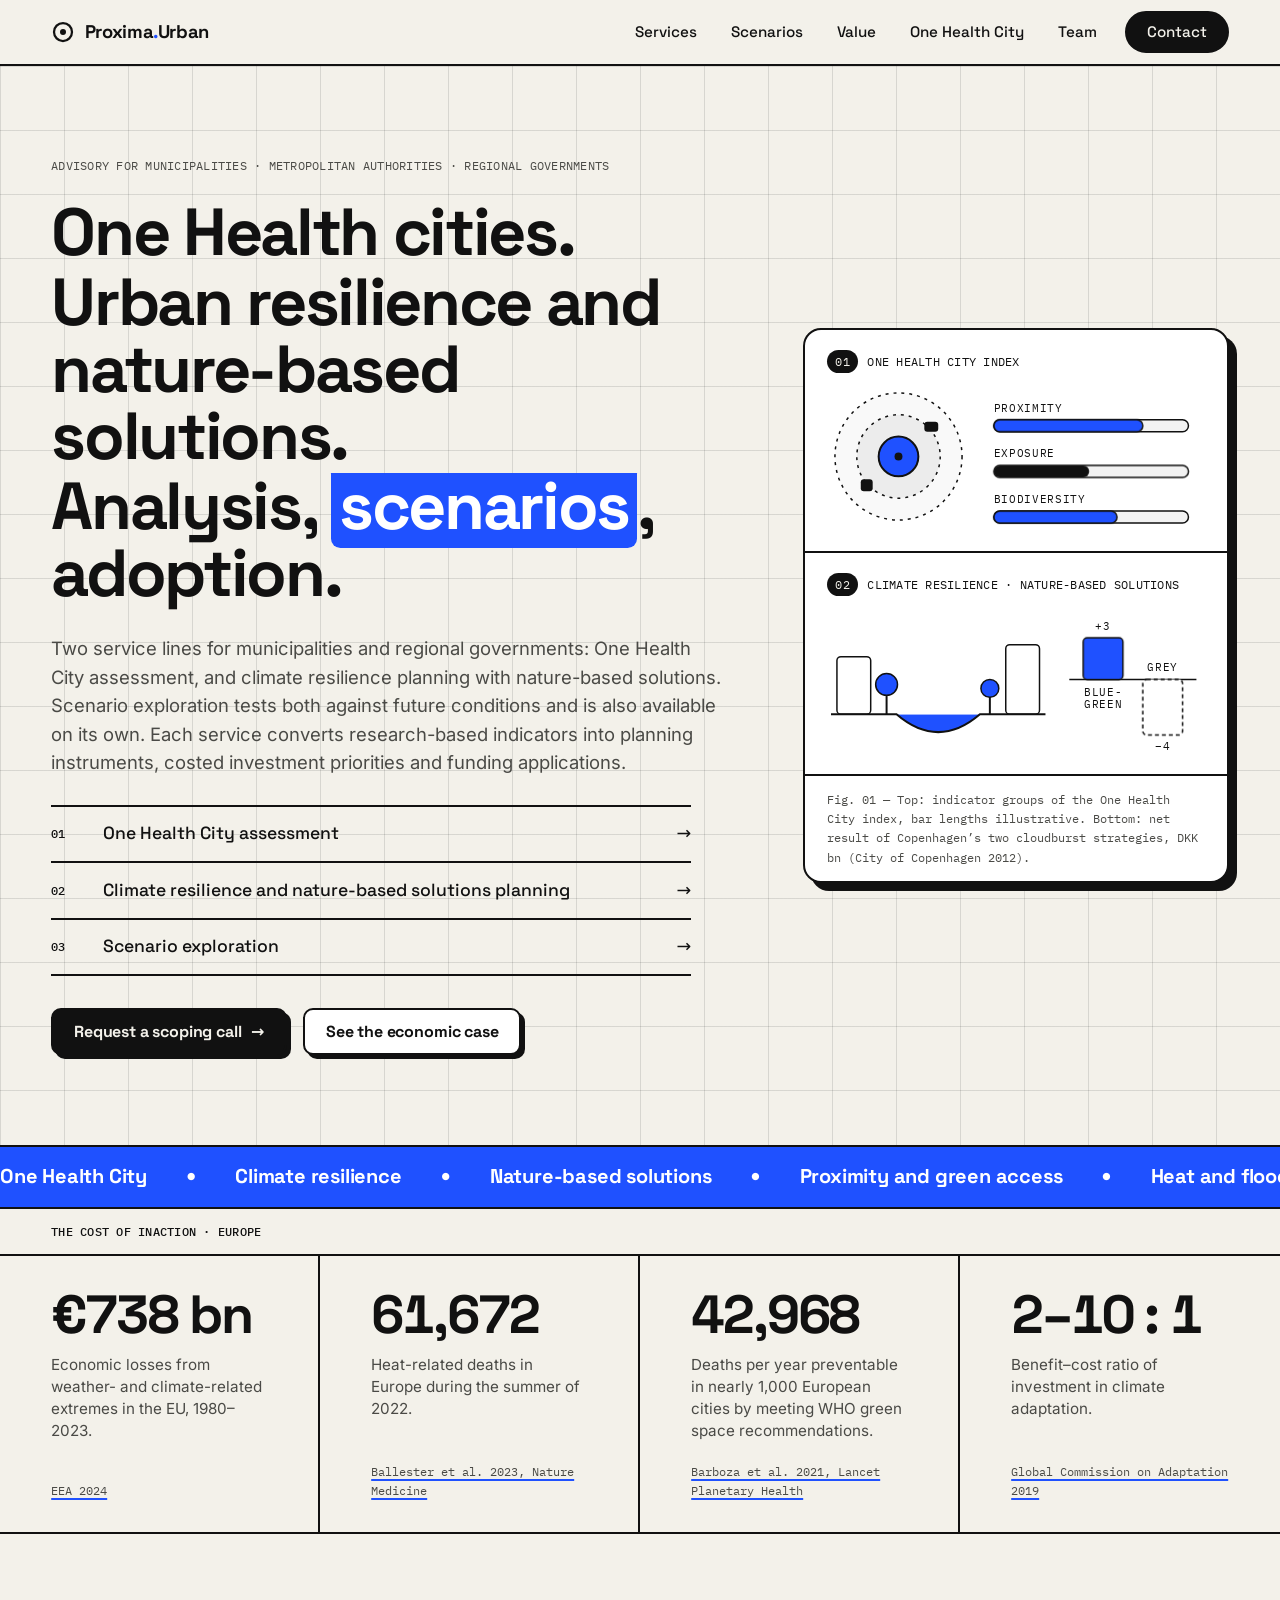
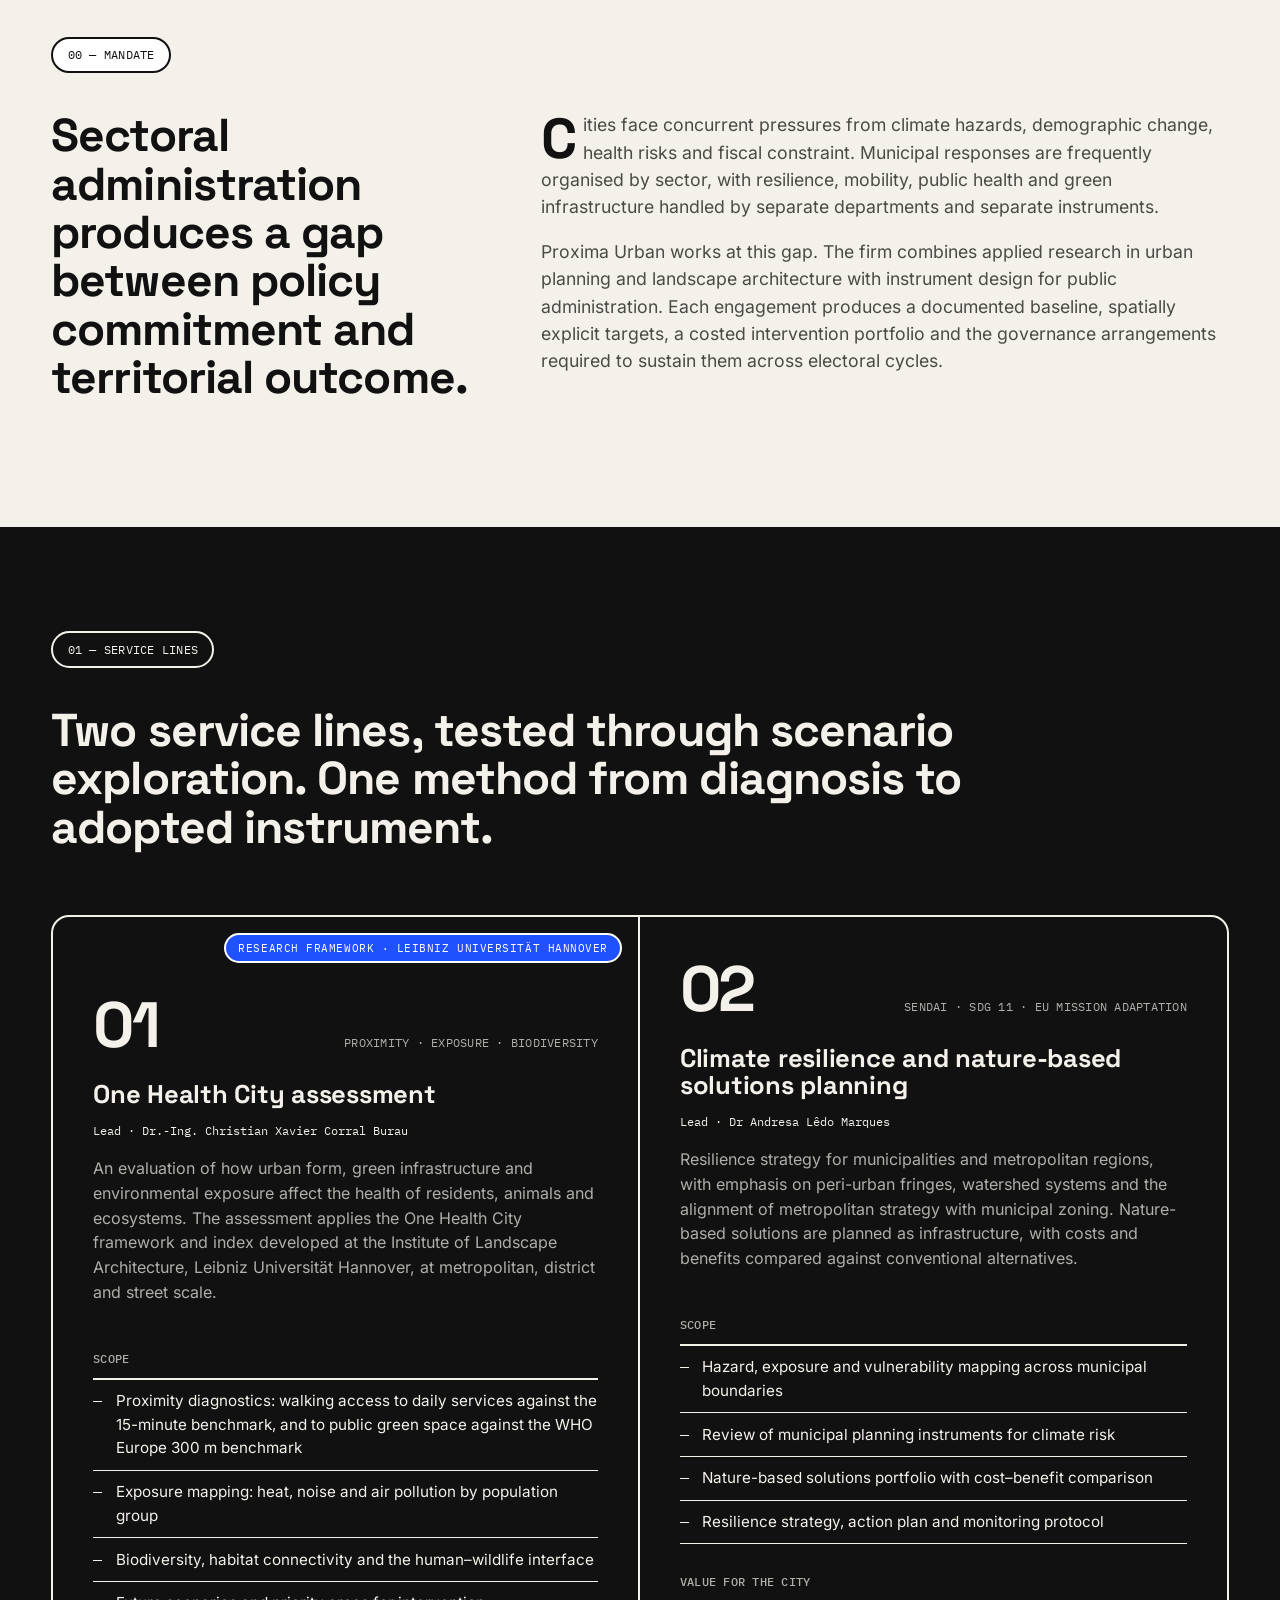
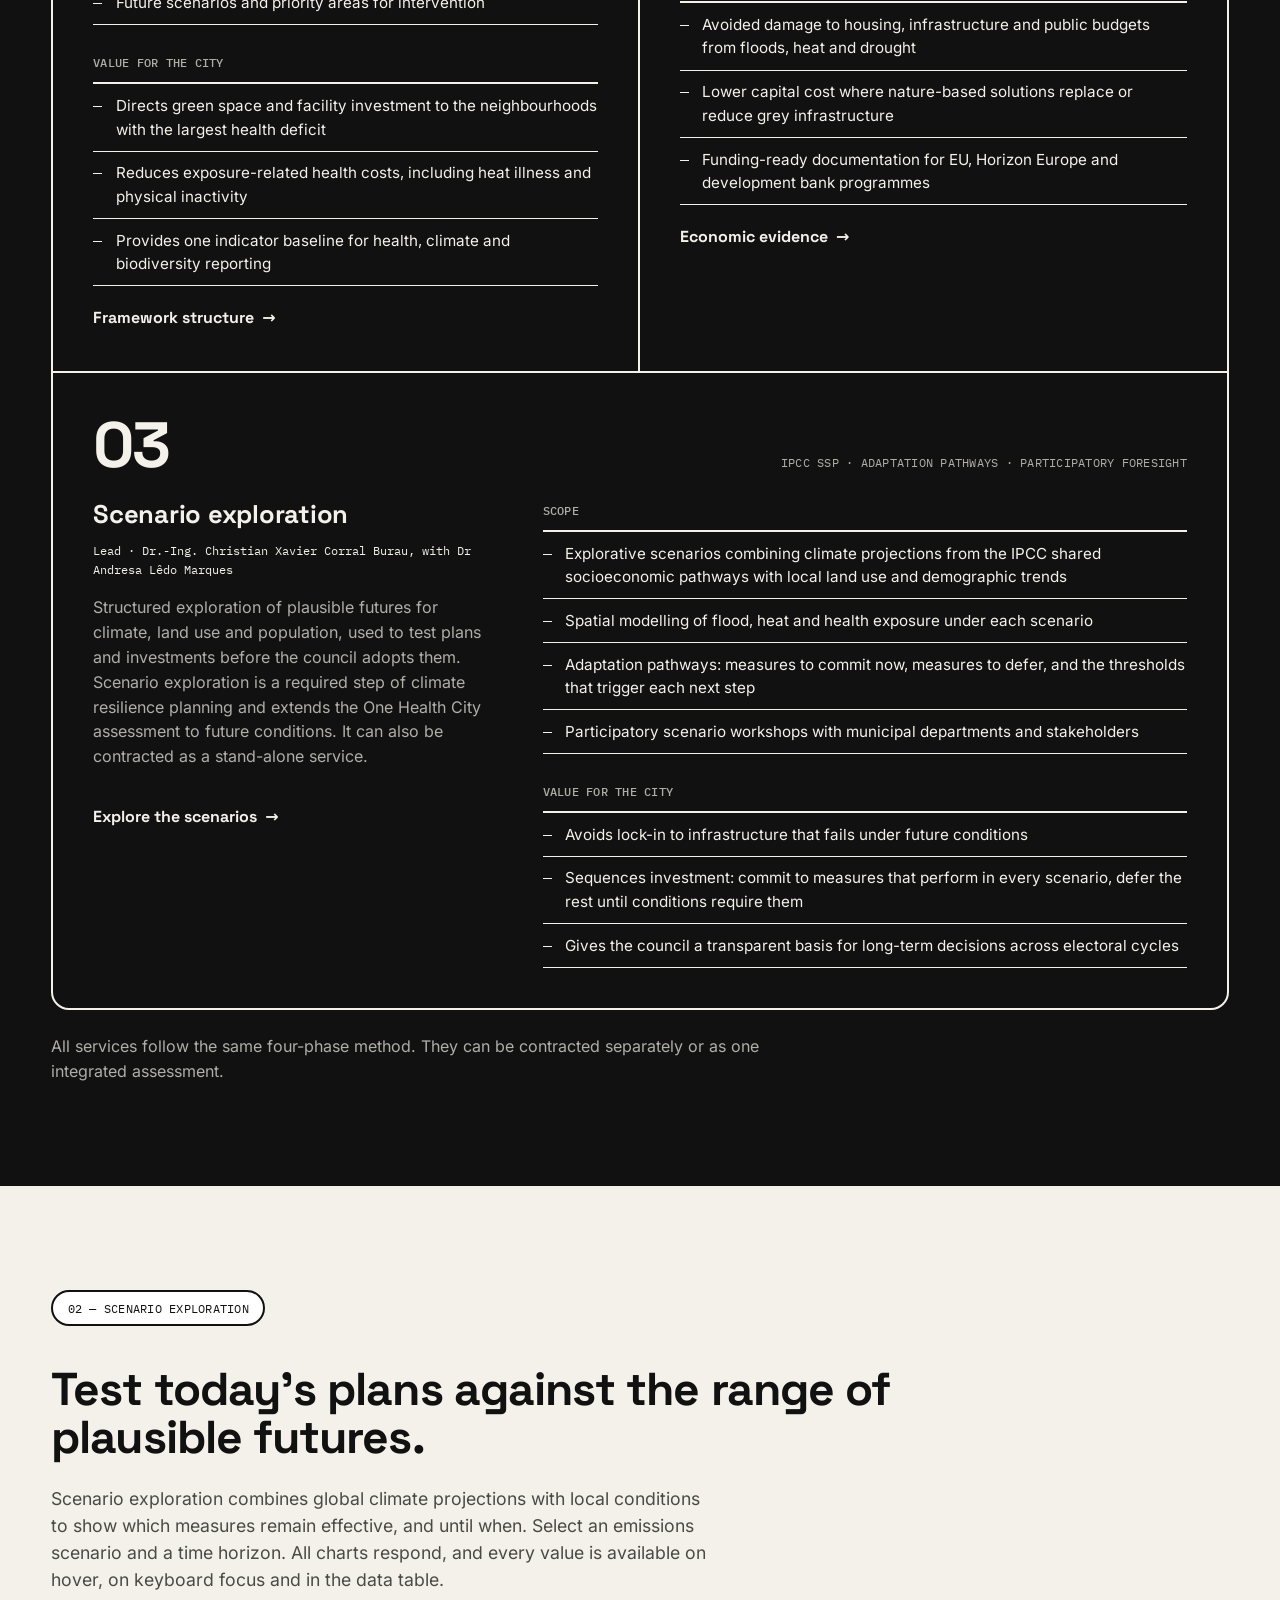
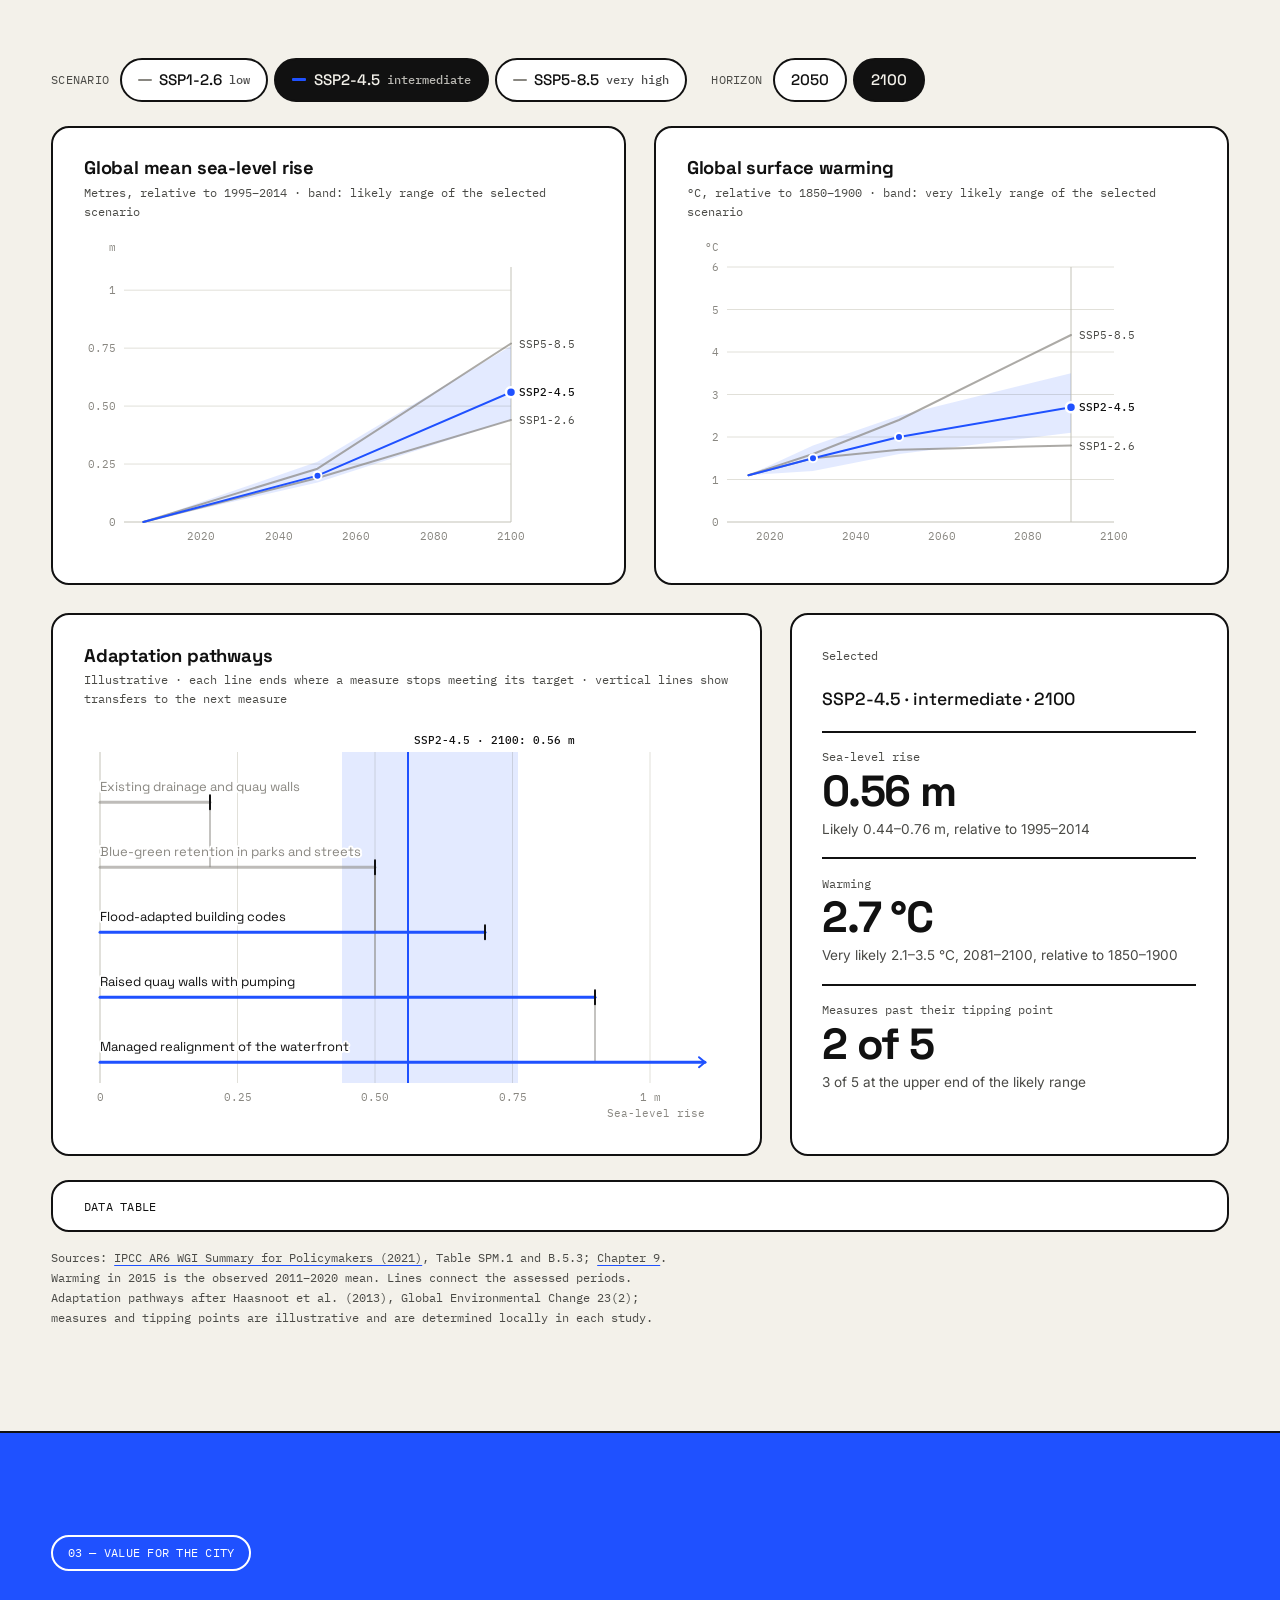
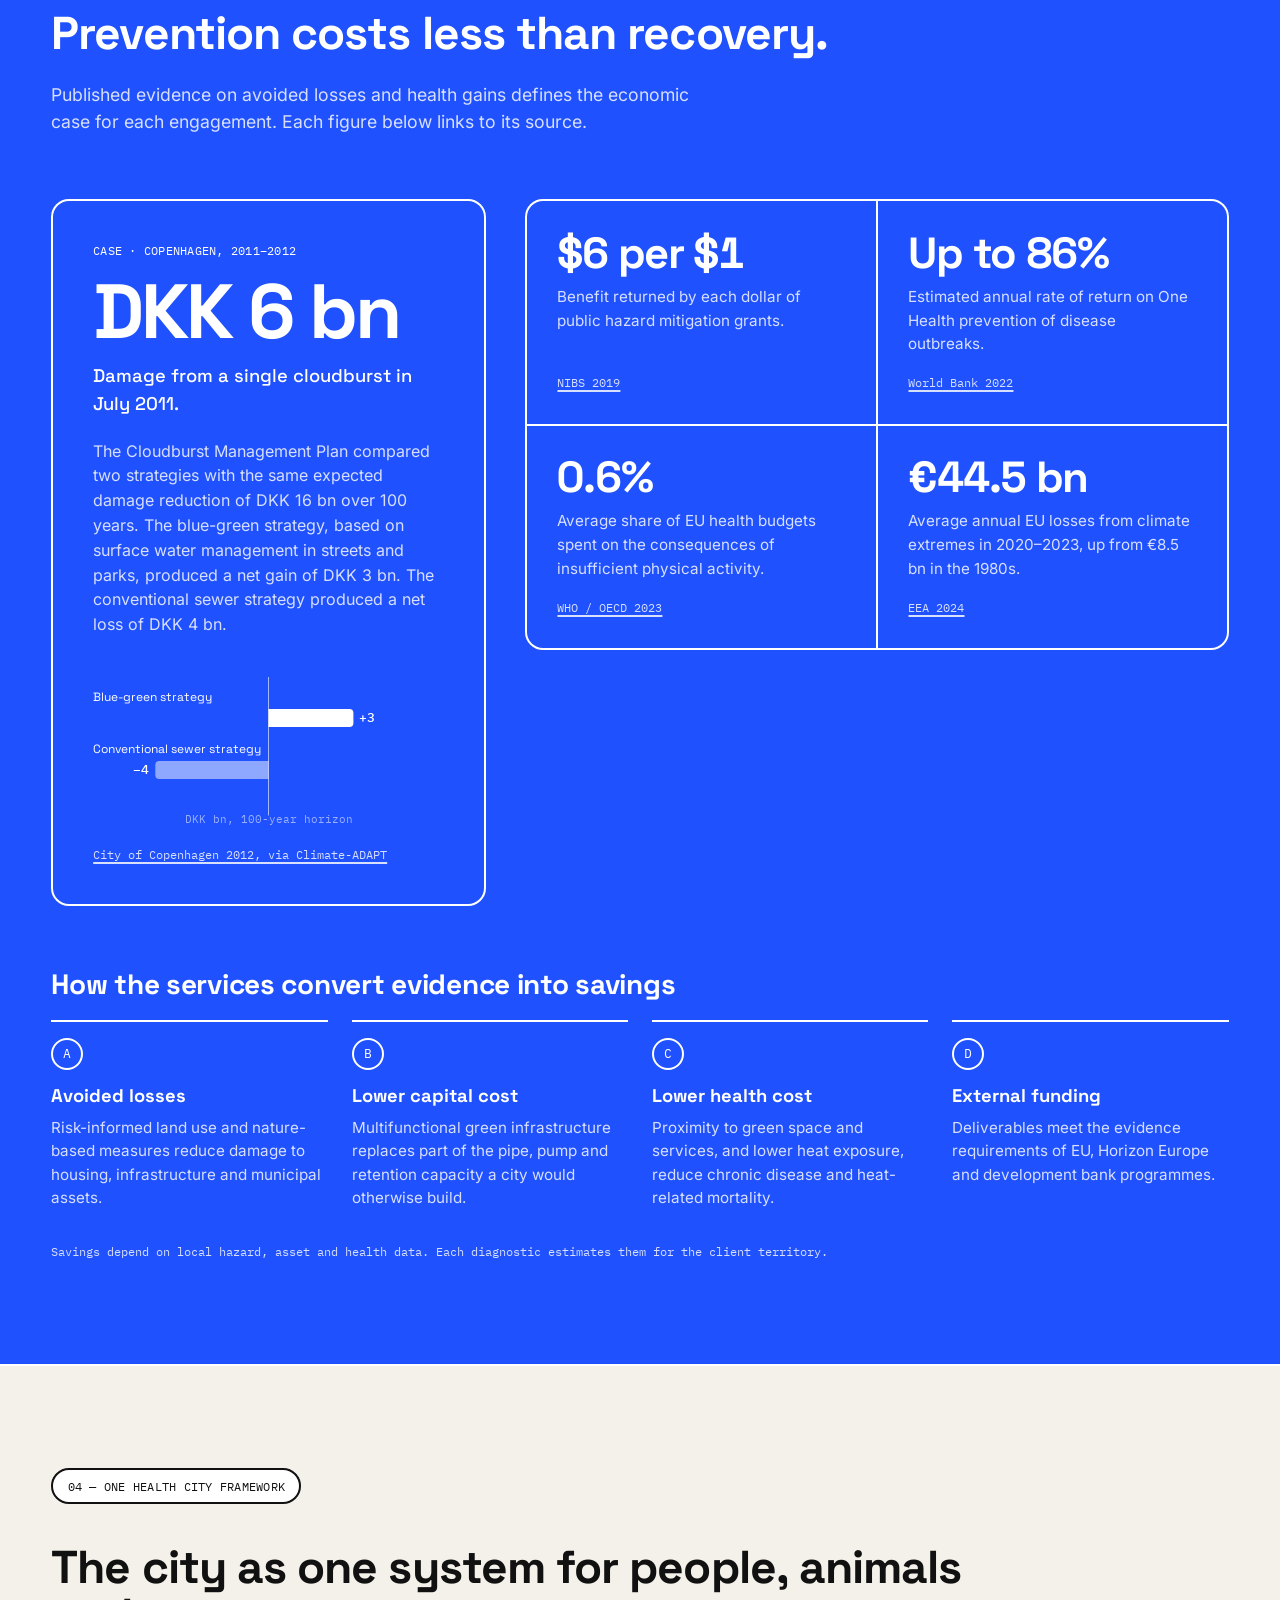
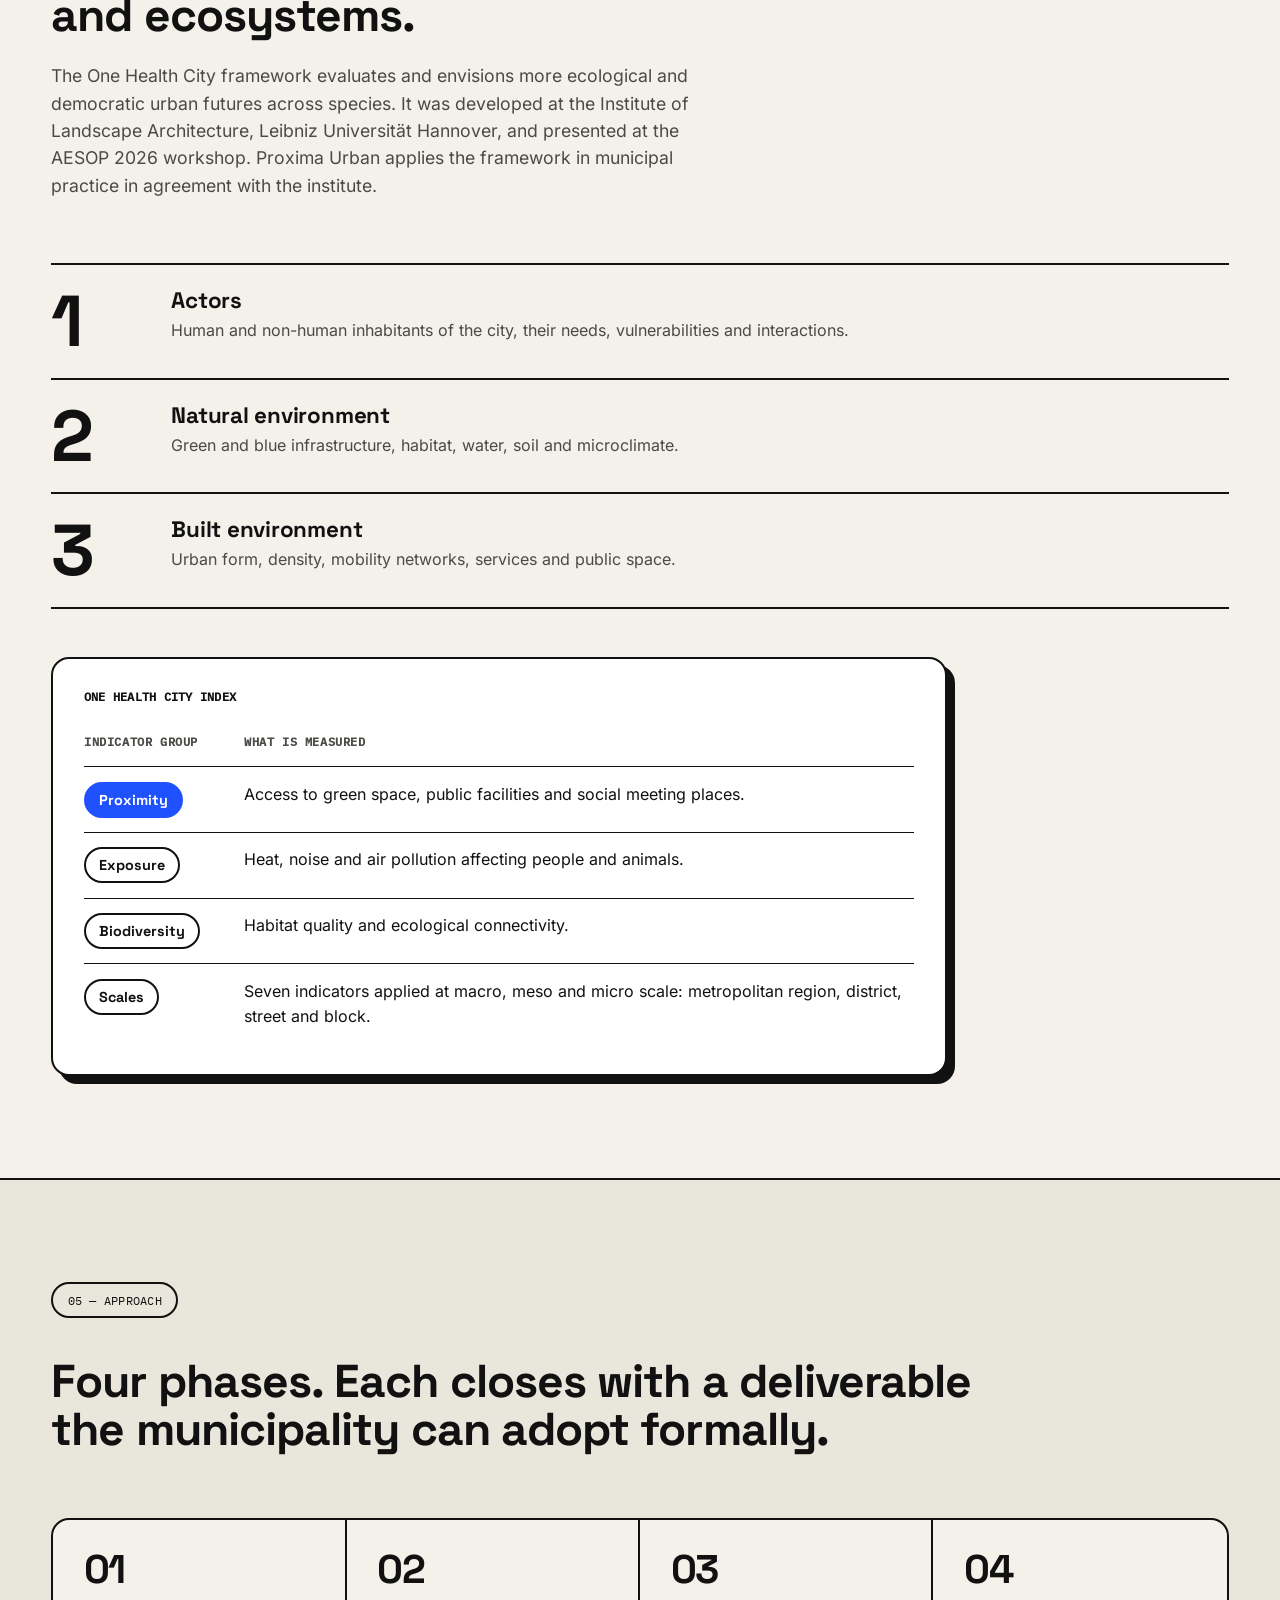
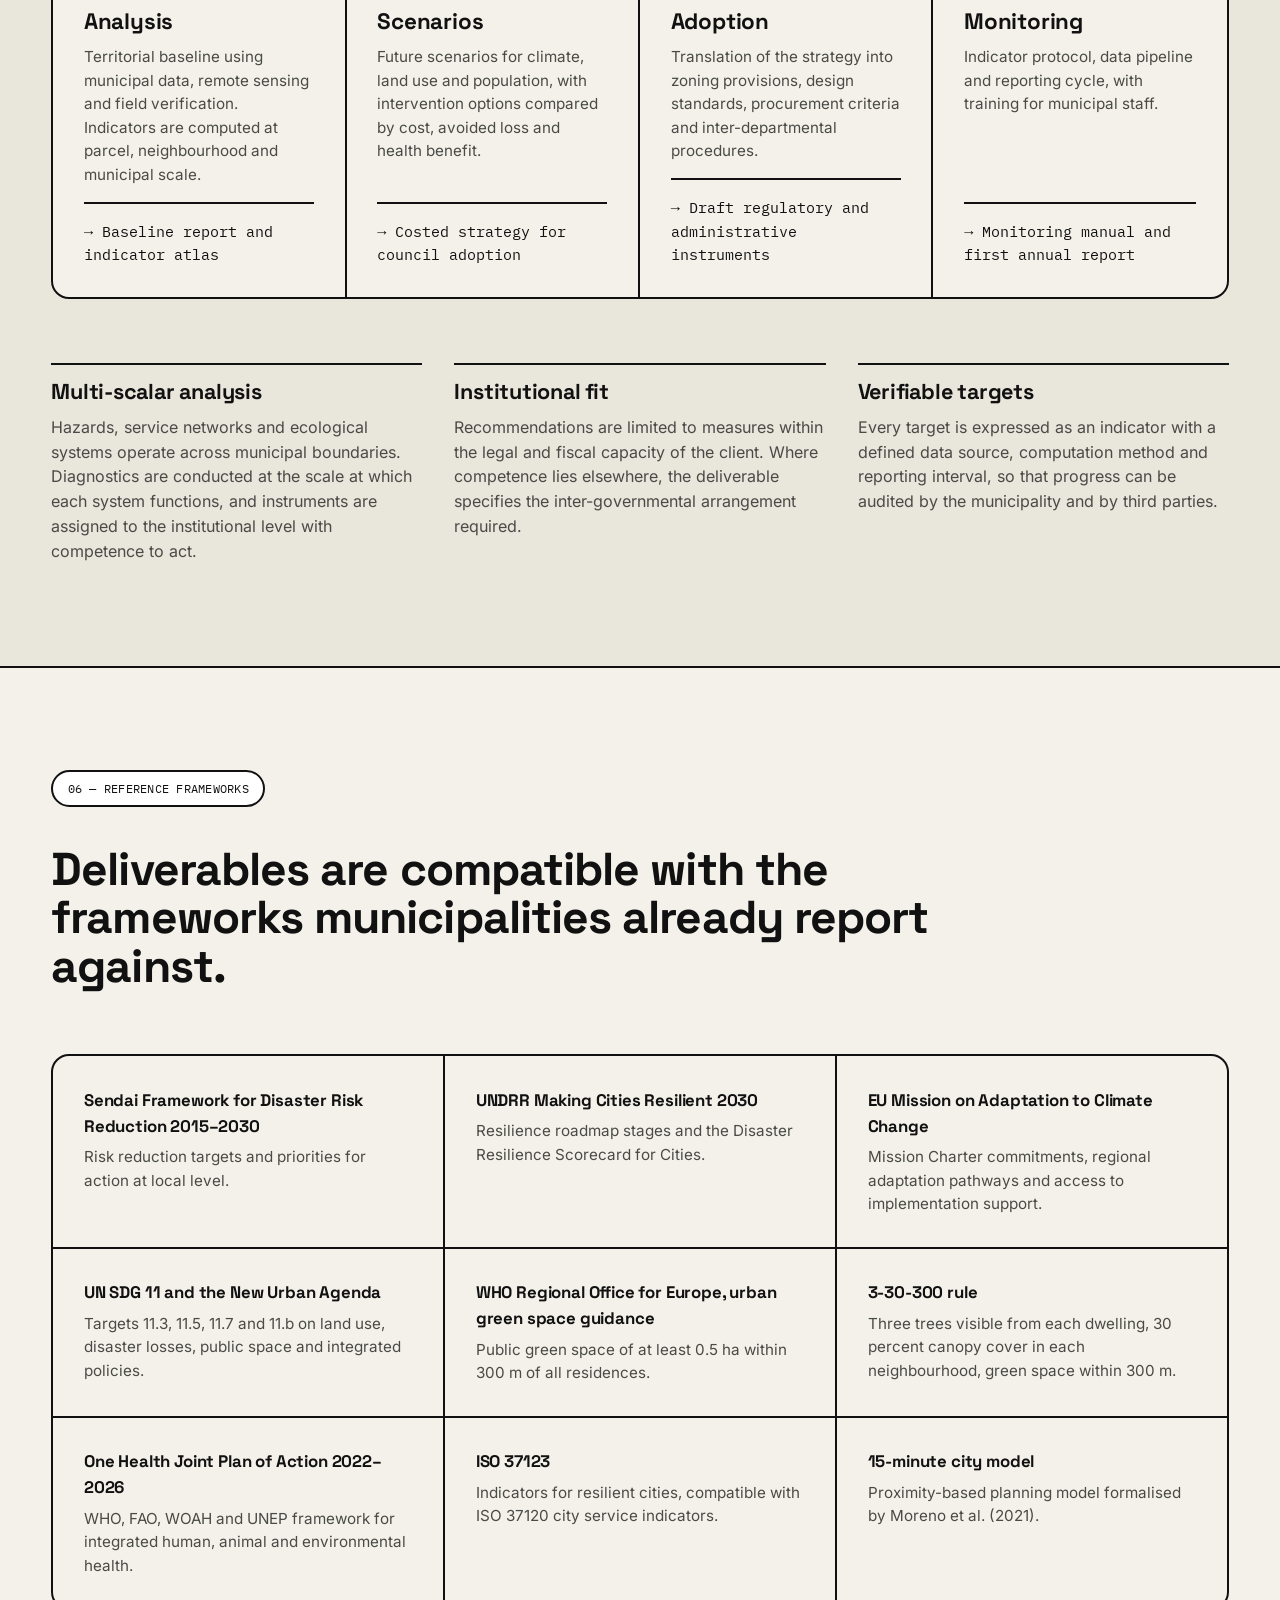
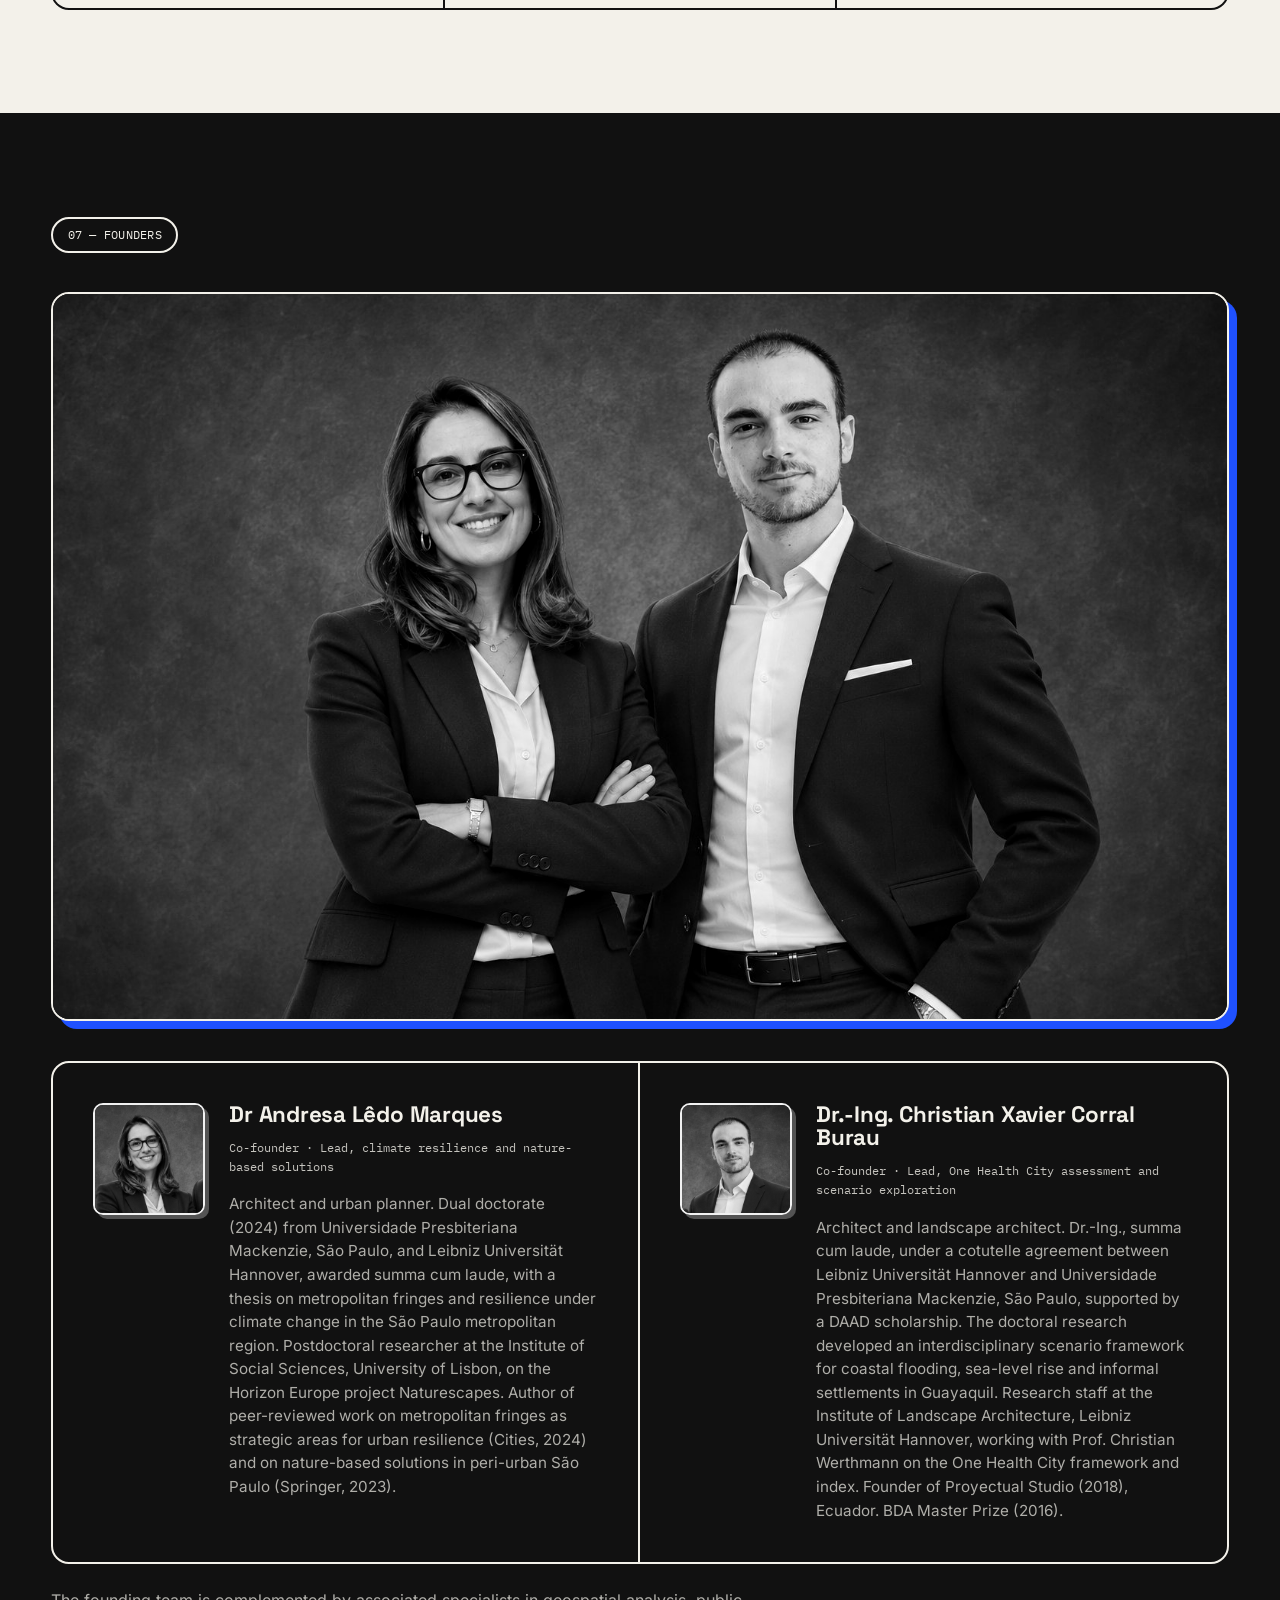
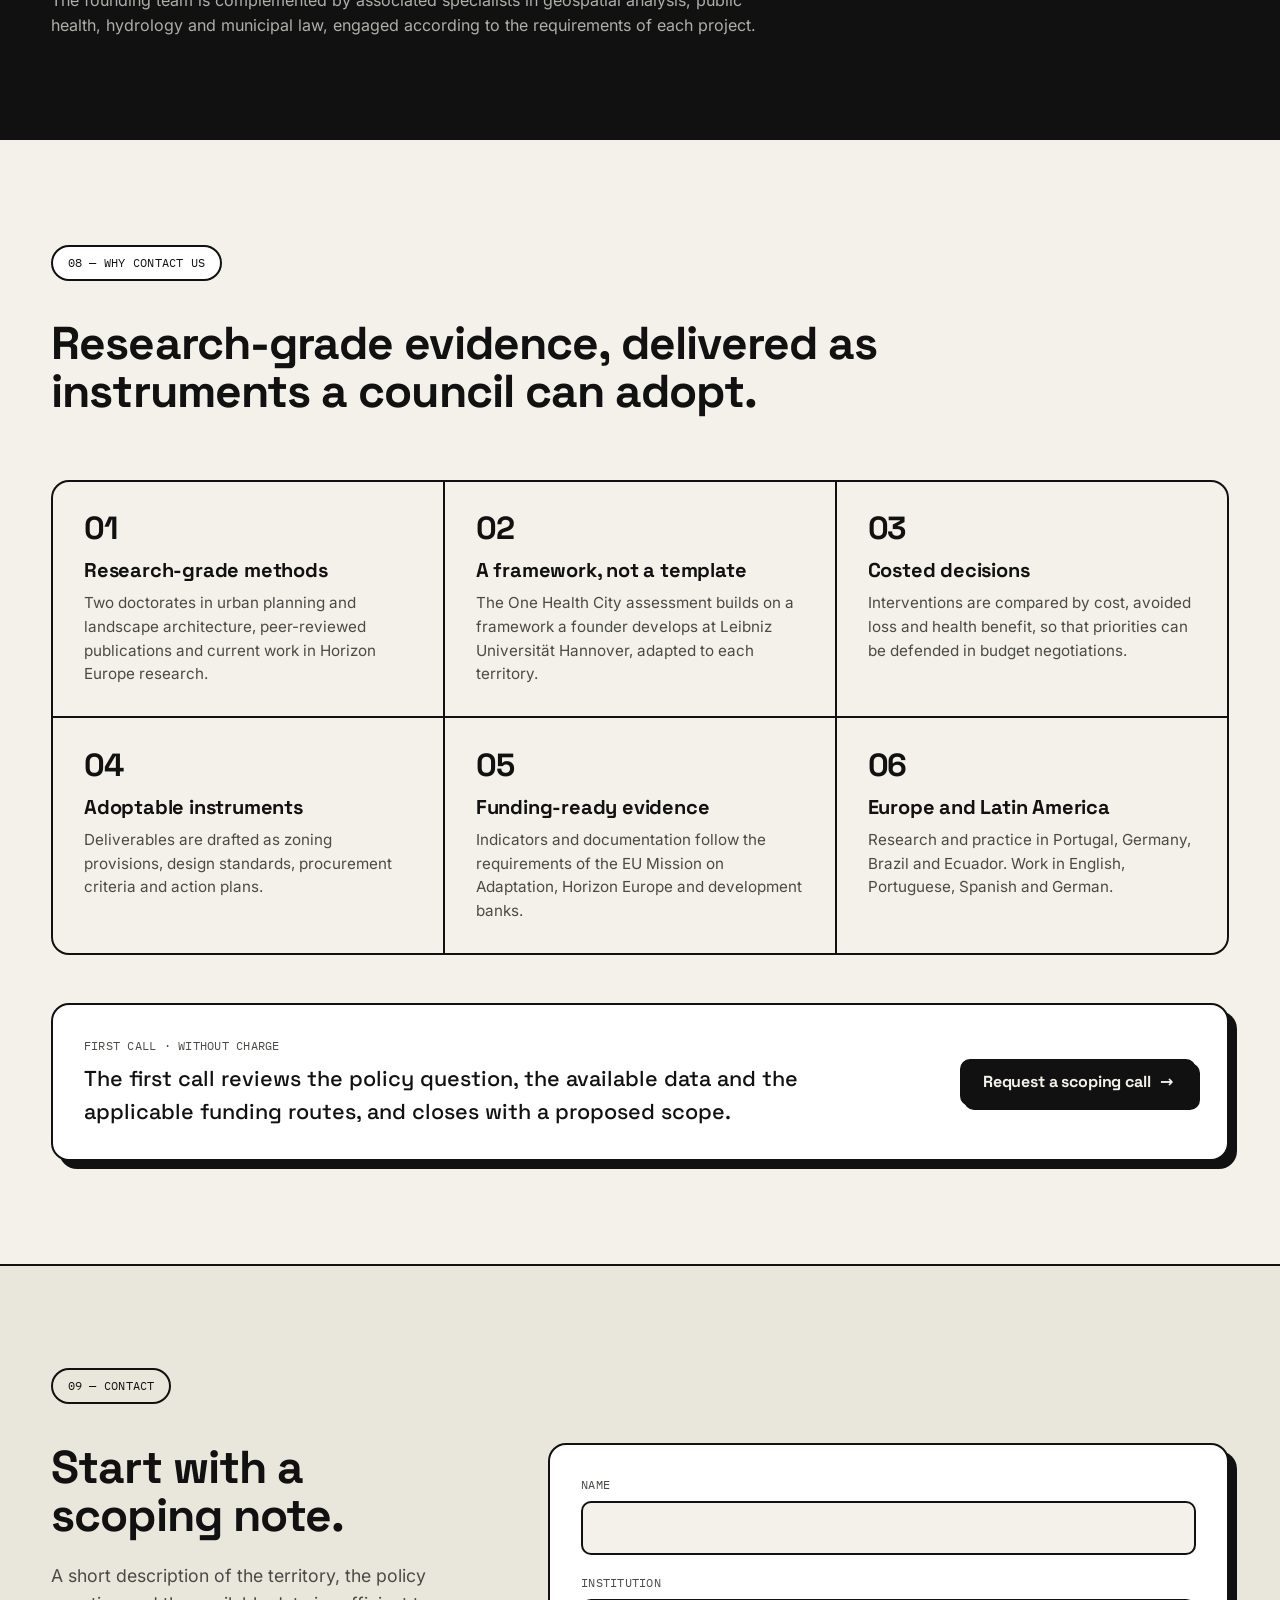
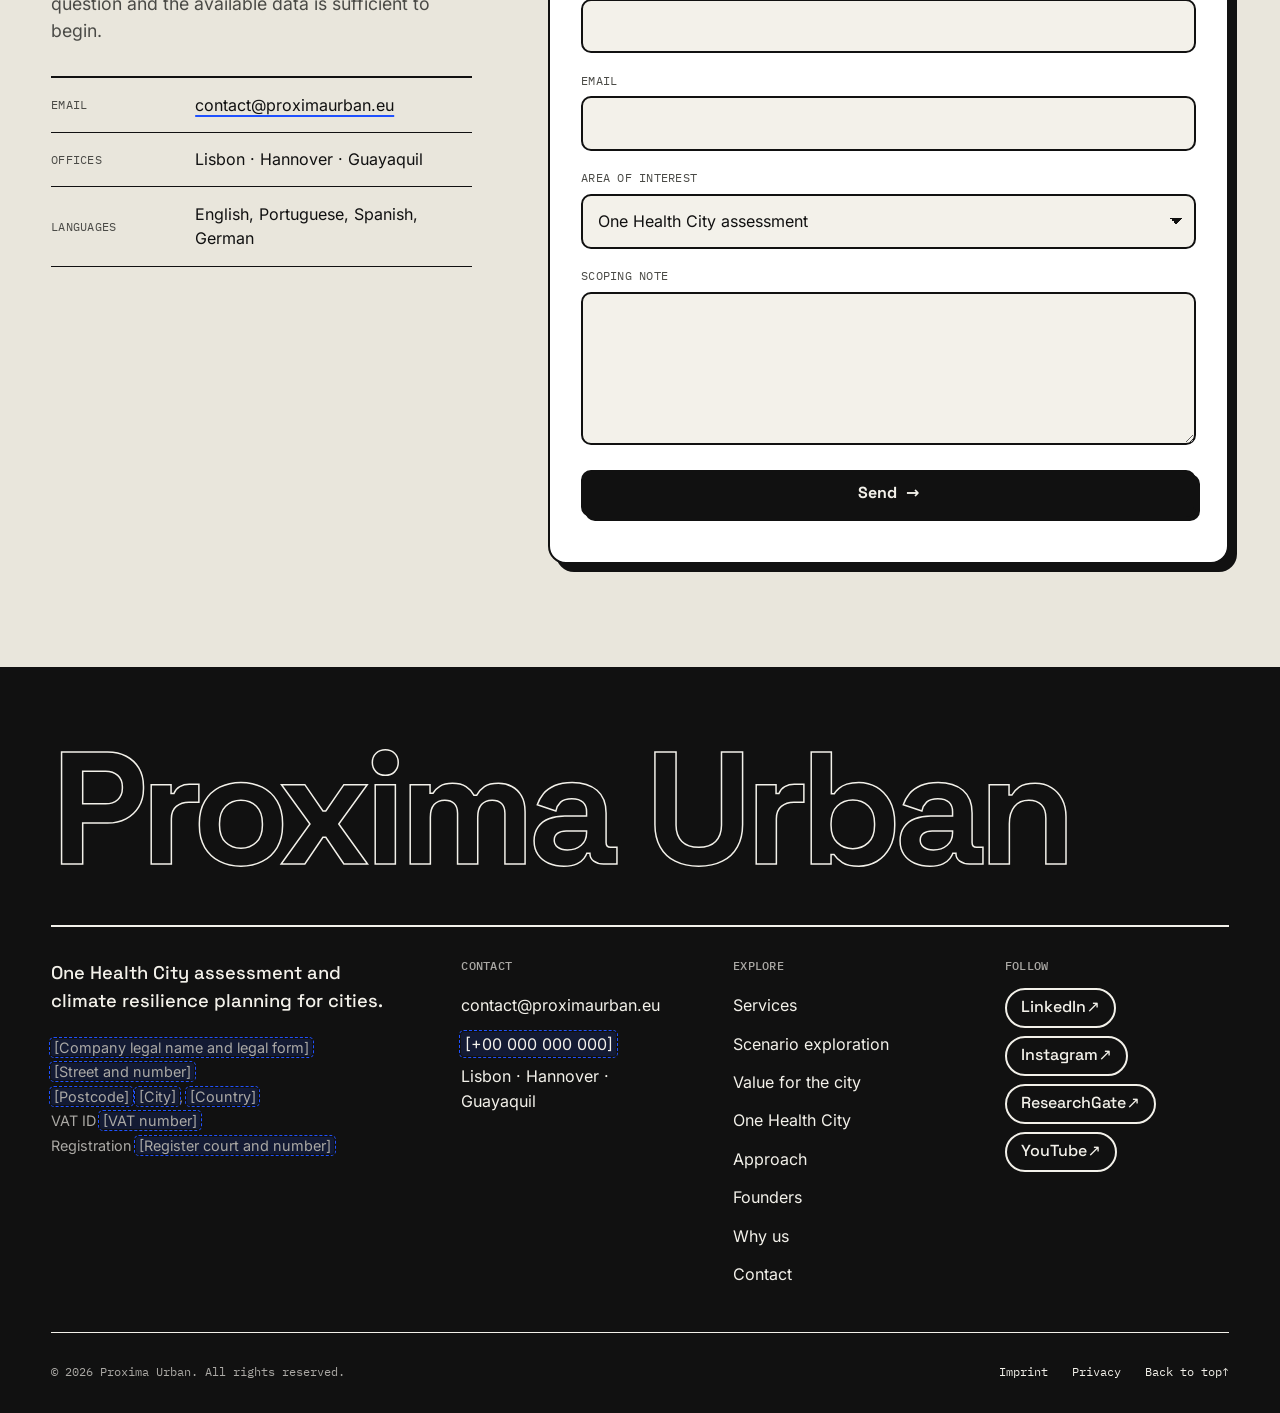
==== commit d0c1f0b7: "Add interactive scenario explorer, golden-ratio layout and chart tooltips Rename scenario analysis t" ====
--- a/index.html
+++ b/index.html
@@ -4,7 +4,7 @@
   <meta charset="utf-8">
   <meta name="viewport" content="width=device-width, initial-scale=1, viewport-fit=cover">
   <title>Proxima Urban · One Health City and climate resilience advisory</title>
-  <meta name="description" content="Proxima Urban advises municipalities and regional governments on One Health City assessment, climate resilience and nature-based solutions planning, and scenario analysis.">
+  <meta name="description" content="Proxima Urban advises municipalities and regional governments on One Health City assessment, climate resilience and nature-based solutions planning, and scenario exploration.">
   <meta name="color-scheme" content="light dark">
   <meta name="theme-color" content="#f3f1ea" media="(prefers-color-scheme: light)">
   <meta name="theme-color" content="#0f0f0e" media="(prefers-color-scheme: dark)">
@@ -12,7 +12,7 @@
   <meta property="og:type" content="website">
   <meta property="og:site_name" content="Proxima Urban">
   <meta property="og:title" content="Proxima Urban · One Health City and climate resilience advisory">
-  <meta property="og:description" content="Proxima Urban advises municipalities and regional governments on One Health City assessment, climate resilience and nature-based solutions planning, and scenario analysis.">
+  <meta property="og:description" content="Proxima Urban advises municipalities and regional governments on One Health City assessment, climate resilience and nature-based solutions planning, and scenario exploration.">
   <meta property="og:url" content="https://chrixco.github.io/urban-consulting/">
   <meta property="og:image" content="https://chrixco.github.io/urban-consulting/assets/og-image.jpg">
   <meta property="og:image:width" content="1200">
@@ -40,7 +40,7 @@
       {"@type": "Person", "name": "Andresa Lêdo Marques", "honorificPrefix": "Dr"},
       {"@type": "Person", "name": "Christian Xavier Corral Burau", "honorificPrefix": "Dr.-Ing."}
     ],
-    "knowsAbout": ["One Health", "Urban resilience", "Nature-based solutions", "15-minute city", "Urban green space", "Climate adaptation", "Scenario analysis", "Adaptation pathways"]
+    "knowsAbout": ["One Health", "Urban resilience", "Nature-based solutions", "15-minute city", "Urban green space", "Climate adaptation", "Scenario exploration", "Adaptation pathways"]
   }
   </script>
 </head>
@@ -63,10 +63,10 @@
       </button>
       <nav id="site-nav" class="site-nav" aria-label="Primary">
         <a href="#services">Services</a>
+        <a href="#scenarios">Scenarios</a>
         <a href="#value">Value</a>
         <a href="#ohc">One Health City</a>
         <a href="#team">Team</a>
-        <a href="#why">Why us</a>
         <a href="#contact" class="nav-cta">Contact</a>
       </nav>
     </div>
@@ -84,11 +84,11 @@
             <span class="line"><span>Urban resilience and nature-based solutions.</span></span>
             <span class="line"><span>Analysis, <em>scenarios</em>, adoption.</span></span>
           </h1>
-          <p class="lead" data-reveal style="--i:4">Two service lines for municipalities and regional governments: One Health City assessment, and climate resilience planning with nature-based solutions. Scenario analysis tests both against future conditions and is also available on its own. Each service converts research-based indicators into planning instruments, costed investment priorities and funding applications.</p>
+          <p class="lead" data-reveal style="--i:4">Two service lines for municipalities and regional governments: One Health City assessment, and climate resilience planning with nature-based solutions. Scenario exploration tests both against future conditions and is also available on its own. Each service converts research-based indicators into planning instruments, costed investment priorities and funding applications.</p>
           <ul class="hero-lines" data-reveal style="--i:5">
             <li><a href="#service-ohc"><span class="mono">01</span><span>One Health City assessment</span><span class="arrow" aria-hidden="true">→</span></a></li>
             <li><a href="#service-resilience"><span class="mono">02</span><span>Climate resilience and nature-based solutions planning</span><span class="arrow" aria-hidden="true">→</span></a></li>
-            <li><a href="#service-scenarios"><span class="mono">03</span><span>Scenario analysis</span><span class="arrow" aria-hidden="true">→</span></a></li>
+            <li><a href="#scenarios"><span class="mono">03</span><span>Scenario exploration</span><span class="arrow" aria-hidden="true">→</span></a></li>
           </ul>
           <div class="hero-actions" data-reveal style="--i:6">
             <a class="button button-primary" href="#contact">Request a scoping call <span aria-hidden="true">→</span></a>
@@ -96,7 +96,7 @@
           </div>
         </div>
 
-        <figure class="hero-figure box shadow" aria-labelledby="hero-fig-caption" data-reveal style="--i:2">
+        <figure class="hero-figure box shadow" aria-labelledby="hero-fig-caption" data-tip-host data-reveal style="--i:2">
           <div class="hero-panel">
             <p class="hero-panel-head mono"><span>01</span> One Health City index</p>
             <svg viewBox="0 0 380 150" role="img" aria-label="Concentric proximity rings beside three indicator bars for proximity, exposure and biodiversity">
@@ -116,11 +116,11 @@
               </g>
               <g>
                 <rect x="168" y="38" width="196" height="12" rx="6" fill="var(--fig-ring-2)" stroke="var(--ink)" stroke-width="1.5"/>
-                <rect class="bar" x="168" y="38" width="150" height="12" rx="6" fill="var(--accent)" stroke="var(--ink)" stroke-width="1.5"/>
+                <rect class="bar" data-tip-title="Proximity" data-tip="Access to green space, public facilities and social meeting places. Bar length illustrative." x="168" y="38" width="150" height="12" rx="6" fill="var(--accent)" stroke="var(--ink)" stroke-width="1.5"/>
                 <rect x="168" y="84" width="196" height="12" rx="6" fill="var(--fig-ring-2)" stroke="var(--ink)" stroke-width="1.5"/>
-                <rect class="bar bar-2" x="168" y="84" width="96" height="12" rx="6" fill="var(--ink)"/>
+                <rect class="bar bar-2" data-tip-title="Exposure" data-tip="Heat, noise and air pollution affecting people and animals. Bar length illustrative." x="168" y="84" width="96" height="12" rx="6" fill="var(--ink)"/>
                 <rect x="168" y="130" width="196" height="12" rx="6" fill="var(--fig-ring-2)" stroke="var(--ink)" stroke-width="1.5"/>
-                <rect class="bar bar-3" x="168" y="130" width="124" height="12" rx="6" fill="var(--accent)" stroke="var(--ink)" stroke-width="1.5"/>
+                <rect class="bar bar-3" data-tip-title="Biodiversity" data-tip="Habitat quality and ecological connectivity. Bar length illustrative." x="168" y="130" width="124" height="12" rx="6" fill="var(--accent)" stroke="var(--ink)" stroke-width="1.5"/>
               </g>
             </svg>
           </div>
@@ -146,8 +146,8 @@
               <!-- Copenhagen net result -->
               <g>
                 <line x1="244" y1="75" x2="372" y2="75" stroke="var(--ink)" stroke-width="1.5"/>
-                <rect class="bar-up" x="258" y="33" width="40" height="42" rx="4" fill="var(--accent)" stroke="var(--ink)" stroke-width="1.5"/>
-                <rect class="bar-down" x="318" y="75" width="40" height="56" rx="4" fill="var(--paper)" stroke="var(--ink)" stroke-width="1.5" stroke-dasharray="4 3"/>
+                <rect class="bar-up" data-tip-title="Blue-green strategy" data-tip="+DKK 3 bn net result over 100 years. City of Copenhagen 2012." x="258" y="33" width="40" height="42" rx="4" fill="var(--accent)" stroke="var(--ink)" stroke-width="1.5"/>
+                <rect class="bar-down" data-tip-title="Conventional sewer strategy" data-tip="−DKK 4 bn net result over 100 years. City of Copenhagen 2012." x="318" y="75" width="40" height="56" rx="4" fill="var(--paper)" stroke="var(--ink)" stroke-width="1.5" stroke-dasharray="4 3"/>
               </g>
               <g class="mono-svg" fill="var(--ink)">
                 <text x="278" y="25" text-anchor="middle">+3</text>
@@ -171,13 +171,13 @@
         <span>Nature-based solutions</span><span class="sep">●</span>
         <span>Proximity and green access</span><span class="sep">●</span>
         <span>Heat and flood risk</span><span class="sep">●</span>
-        <span>Scenario analysis</span><span class="sep">●</span>
+        <span>Scenario exploration</span><span class="sep">●</span>
         <span>One Health City</span><span class="sep">●</span>
         <span>Climate resilience</span><span class="sep">●</span>
         <span>Nature-based solutions</span><span class="sep">●</span>
         <span>Proximity and green access</span><span class="sep">●</span>
         <span>Heat and flood risk</span><span class="sep">●</span>
-        <span>Scenario analysis</span><span class="sep">●</span>
+        <span>Scenario exploration</span><span class="sep">●</span>
       </div>
     </div>
 
@@ -226,7 +226,7 @@
     <section id="services" class="section section-dark">
       <div class="section-label mono" data-reveal>01 — Service lines</div>
       <div class="section-head" data-reveal>
-        <h2 class="h-large">Two service lines, tested through scenario analysis. One method from diagnosis to adopted instrument.</h2>
+        <h2 class="h-large">Two service lines, tested through scenario exploration. One method from diagnosis to adopted instrument.</h2>
       </div>
 
       <div class="services-grid has-wide">
@@ -275,10 +275,10 @@
           <div class="service-top"><span class="service-index">03</span><span class="service-tag mono">IPCC SSP · Adaptation pathways · Participatory foresight</span></div>
           <div class="service-wide-grid">
             <div class="service-wide-main">
-              <h3>Scenario analysis</h3>
+              <h3>Scenario exploration</h3>
               <p class="service-lead mono">Lead · Dr.-Ing. Christian Xavier Corral Burau, with Dr Andresa Lêdo Marques</p>
-              <p>Structured exploration of plausible futures for climate, land use and population, used to test plans and investments before the council adopts them. Scenario analysis is a required step of climate resilience planning and extends the One Health City assessment to future conditions. It can also be contracted as a stand-alone service.</p>
-              <a class="text-link" href="#approach">Place in the method</a>
+              <p>Structured exploration of plausible futures for climate, land use and population, used to test plans and investments before the council adopts them. Scenario exploration is a required step of climate resilience planning and extends the One Health City assessment to future conditions. It can also be contracted as a stand-alone service.</p>
+              <a class="text-link" href="#scenarios">Explore the scenarios</a>
             </div>
             <div class="service-wide-side">
               <h4 class="mono">Scope</h4>
@@ -301,9 +301,75 @@
       <p class="service-note" data-reveal>All services follow the same four-phase method. They can be contracted separately or as one integrated assessment.</p>
     </section>
 
+    <!-- Scenario exploration -->
+    <section id="scenarios" class="section scenarios">
+      <div class="section-label mono" data-reveal>02 — Scenario exploration</div>
+      <div class="section-head" data-reveal>
+        <h2 class="h-large">Test today’s plans against the range of plausible futures.</h2>
+        <p class="section-intro">Scenario exploration combines global climate projections with local conditions to show which measures remain effective, and until when. Select an emissions scenario and a time horizon. All charts respond, and every value is available on hover, on keyboard focus and in the data table.</p>
+      </div>
+
+      <div class="viz-controls" data-reveal>
+        <div class="seg" role="radiogroup" aria-label="Emissions scenario" data-control="scenario">
+          <span class="seg-label mono">Scenario</span>
+          <button type="button" role="radio" data-value="SSP1-2.6"><span class="seg-key"></span>SSP1-2.6 <span class="seg-sub">low</span></button>
+          <button type="button" role="radio" data-value="SSP2-4.5"><span class="seg-key"></span>SSP2-4.5 <span class="seg-sub">intermediate</span></button>
+          <button type="button" role="radio" data-value="SSP5-8.5"><span class="seg-key"></span>SSP5-8.5 <span class="seg-sub">very high</span></button>
+        </div>
+        <div class="seg" role="radiogroup" aria-label="Time horizon" data-control="horizon">
+          <span class="seg-label mono">Horizon</span>
+          <button type="button" role="radio" data-value="2050">2050</button>
+          <button type="button" role="radio" data-value="2100">2100</button>
+        </div>
+      </div>
+
+      <div class="viz-pair">
+        <figure class="viz box" data-reveal>
+          <figcaption><h3>Global mean sea-level rise</h3><p class="mono">Metres, relative to 1995–2014 · band: likely range of the selected scenario</p></figcaption>
+          <div class="viz-plot" data-chart="sea"></div>
+        </figure>
+        <figure class="viz box" data-reveal style="--i:1">
+          <figcaption><h3>Global surface warming</h3><p class="mono">°C, relative to 1850–1900 · band: very likely range of the selected scenario</p></figcaption>
+          <div class="viz-plot" data-chart="temp"></div>
+        </figure>
+      </div>
+
+      <div class="viz-phi">
+        <figure class="viz box" data-reveal>
+          <figcaption><h3>Adaptation pathways</h3><p class="mono">Illustrative · each line ends where a measure stops meeting its target · vertical lines show transfers to the next measure</p></figcaption>
+          <div class="viz-plot" data-chart="paths" role="list"></div>
+        </figure>
+        <aside class="viz-readout box" aria-live="polite" data-reveal style="--i:1">
+          <p class="mono readout-label">Selected</p>
+          <p class="readout-scenario" id="ro-scenario">SSP2-4.5 · intermediate · 2100</p>
+          <div class="readout-tile">
+            <p class="mono readout-label">Sea-level rise</p>
+            <p class="readout-value" id="ro-sea">0.56 m</p>
+            <p class="readout-sub" id="ro-sea-range">Likely 0.44–0.76 m, relative to 1995–2014</p>
+          </div>
+          <div class="readout-tile">
+            <p class="mono readout-label">Warming</p>
+            <p class="readout-value" id="ro-temp">2.7 °C</p>
+            <p class="readout-sub" id="ro-temp-range">Very likely 2.1–3.5 °C, 2081–2100, relative to 1850–1900</p>
+          </div>
+          <div class="readout-tile">
+            <p class="mono readout-label">Measures past their tipping point</p>
+            <p class="readout-value" id="ro-paths">2 of 5</p>
+            <p class="readout-sub" id="ro-paths-range">3 of 5 at the upper end of the likely range</p>
+          </div>
+        </aside>
+      </div>
+
+      <details class="viz-data" data-reveal>
+        <summary class="mono">Data table</summary>
+        <div id="viz-table" class="viz-table"></div>
+      </details>
+      <p class="viz-source mono" data-reveal>Sources: <a href="https://www.ipcc.ch/report/ar6/wg1/chapter/summary-for-policymakers/" target="_blank" rel="noopener">IPCC AR6 WGI Summary for Policymakers (2021)</a>, Table SPM.1 and B.5.3; <a href="https://www.ipcc.ch/report/ar6/wg1/chapter/chapter-9/" target="_blank" rel="noopener">Chapter 9</a>. Warming in 2015 is the observed 2011–2020 mean. Lines connect the assessed periods. Adaptation pathways after Haasnoot et al. (2013), Global Environmental Change 23(2); measures and tipping points are illustrative and are determined locally in each study.</p>
+    </section>
+
     <!-- Value -->
     <section id="value" class="section section-accent">
-      <div class="section-label mono" data-reveal>02 — Value for the city</div>
+      <div class="section-label mono" data-reveal>03 — Value for the city</div>
       <div class="section-head" data-reveal>
         <h2 class="h-large">Prevention costs less than recovery.</h2>
         <p class="section-intro">Published evidence on avoided losses and health gains defines the economic case for each engagement. Each figure below links to its source.</p>
@@ -315,6 +381,7 @@
           <p class="case-figure">DKK <span class="count" data-count="6">0</span> bn</p>
           <p class="case-sub">Damage from a single cloudburst in July 2011.</p>
           <p>The Cloudburst Management Plan compared two strategies with the same expected damage reduction of DKK 16 bn over 100 years. The blue-green strategy, based on surface water management in streets and parks, produced a net gain of DKK 3 bn. The conventional sewer strategy produced a net loss of DKK 4 bn.</p>
+          <div class="viz-plot viz-plot-case" data-chart="copenhagen" aria-hidden="false"></div>
           <a class="stat-source mono" href="https://climate-adapt.eea.europa.eu/en/metadata/case-studies/the-economics-of-managing-heavy-rains-and-stormwater-in-copenhagen-2013-the-cloudburst-management-plan/" target="_blank" rel="noopener">City of Copenhagen 2012, via Climate-ADAPT</a>
         </article>
 
@@ -354,7 +421,7 @@
 
     <!-- One Health City -->
     <section id="ohc" class="section">
-      <div class="section-label mono" data-reveal>03 — One Health City framework</div>
+      <div class="section-label mono" data-reveal>04 — One Health City framework</div>
       <div class="section-head" data-reveal>
         <h2 class="h-large">The city as one system for people, animals and ecosystems.</h2>
         <p class="section-intro">The One Health City framework evaluates and envisions more ecological and democratic urban futures across species. It was developed at the Institute of Landscape Architecture, Leibniz Universität Hannover, and presented at the AESOP 2026 workshop. Proxima Urban applies the framework in municipal practice in agreement with the institute.</p>
@@ -391,7 +458,7 @@
 
     <!-- Approach -->
     <section id="approach" class="section section-alt">
-      <div class="section-label mono" data-reveal>04 — Approach</div>
+      <div class="section-label mono" data-reveal>05 — Approach</div>
       <div class="section-head" data-reveal>
         <h2 class="h-large">Four phases. Each closes with a deliverable the municipality can adopt formally.</h2>
       </div>
@@ -440,7 +507,7 @@
 
     <!-- Standards -->
     <section id="standards" class="section">
-      <div class="section-label mono" data-reveal>05 — Reference frameworks</div>
+      <div class="section-label mono" data-reveal>06 — Reference frameworks</div>
       <div class="section-head" data-reveal>
         <h2 class="h-large">Deliverables are compatible with the frameworks municipalities already report against.</h2>
       </div>
@@ -459,7 +526,7 @@
 
     <!-- Team -->
     <section id="team" class="section section-dark">
-      <div class="section-label mono" data-reveal>06 — Founders</div>
+      <div class="section-label mono" data-reveal>07 — Founders</div>
       <figure class="team-figure box shadow-accent" data-reveal>
         <img src="assets/founders.jpg" alt="Andresa Lêdo Marques and Christian Xavier Corral Burau, founders of Proxima Urban" width="1536" height="1024" loading="lazy">
       </figure>
@@ -476,7 +543,7 @@
           <img class="person-photo" src="assets/christian-corral-burau.jpg" alt="Portrait of Christian Xavier Corral Burau" width="600" height="600" loading="lazy">
           <div class="person-body">
             <h3>Dr.-Ing. Christian Xavier Corral Burau</h3>
-            <p class="person-role mono">Co-founder · Lead, One Health City assessment and scenario analysis</p>
+            <p class="person-role mono">Co-founder · Lead, One Health City assessment and scenario exploration</p>
             <p>Architect and landscape architect. Dr.-Ing., summa cum laude, under a cotutelle agreement between Leibniz Universität Hannover and Universidade Presbiteriana Mackenzie, São Paulo, supported by a DAAD scholarship. The doctoral research developed an interdisciplinary scenario framework for coastal flooding, sea-level rise and informal settlements in Guayaquil. Research staff at the Institute of Landscape Architecture, Leibniz Universität Hannover, working with Prof. Christian Werthmann on the One Health City framework and index. Founder of Proyectual Studio (2018), Ecuador. BDA Master Prize (2016).</p>
           </div>
         </article>
@@ -486,7 +553,7 @@
 
     <!-- Why us -->
     <section id="why" class="section">
-      <div class="section-label mono" data-reveal>07 — Why contact us</div>
+      <div class="section-label mono" data-reveal>08 — Why contact us</div>
       <div class="section-head" data-reveal>
         <h2 class="h-large">Research-grade evidence, delivered as instruments a council can adopt.</h2>
       </div>
@@ -509,7 +576,7 @@
 
     <!-- Contact -->
     <section id="contact" class="section section-alt">
-      <div class="section-label mono" data-reveal>08 — Contact</div>
+      <div class="section-label mono" data-reveal>09 — Contact</div>
       <div class="contact-grid">
         <div data-reveal>
           <h2 class="h-large">Start with a scoping note.</h2>
@@ -538,7 +605,7 @@
             <select id="f-service" name="service">
               <option>One Health City assessment</option>
               <option>Climate resilience and nature-based solutions planning</option>
-              <option>Scenario analysis</option>
+              <option>Scenario exploration</option>
               <option>Integrated assessment (all services)</option>
               <option>Other</option>
             </select>
@@ -579,6 +646,7 @@
         <h2 class="mono">Explore</h2>
         <ul>
           <li><a href="#services">Services</a></li>
+          <li><a href="#scenarios">Scenario exploration</a></li>
           <li><a href="#value">Value for the city</a></li>
           <li><a href="#ohc">One Health City</a></li>
           <li><a href="#approach">Approach</a></li>
@@ -608,5 +676,6 @@
   </footer>
 
   <script src="script.js" defer></script>
+  <script src="charts.js" defer></script>
 </body>
 </html>
--- a/styles.css
+++ b/styles.css
@@ -20,6 +20,7 @@
   --font-mono: "IBM Plex Mono", ui-monospace, SFMono-Regular, Menlo, monospace;
 
   --bw: 2px;              /* border width */
+  --phi: 1.618;                               /* golden ratio, used for layout and chart proportions */
   --pad-card: clamp(20px, 2.4vw, 32px);      /* cells, panels, forms */
   --pad-card-lg: clamp(24px, 3.2vw, 40px);   /* service and founder cards */
   --radius: 18px;         /* panels, grids, figures */
@@ -199,7 +200,7 @@
   linear-gradient(var(--fig-grid) 1px, transparent 1px) 0 0 / 100% 64px,
   linear-gradient(90deg, var(--fig-grid) 1px, transparent 1px) 0 0 / 64px 100%,
   var(--bg); }
-.hero-grid { display: grid; grid-template-columns: minmax(0, 1.25fr) minmax(0, .85fr); gap: clamp(2rem, 5vw, 5rem); align-items: center; }
+.hero-grid { display: grid; grid-template-columns: minmax(0, 1.618fr) minmax(0, 1fr); gap: clamp(2rem, 5vw, 5rem); align-items: center; }
 .eyebrow { margin-bottom: 1.5rem; color: var(--ink-2); }
 .display { font-size: clamp(2.1rem, 5.2vw, 4.5rem); line-height: 1; letter-spacing: -0.035em; margin-bottom: 1.5rem; }
 .display em { font-style: normal; background: var(--accent); color: var(--accent-ink); padding: 0 .12em; border-radius: .14em; box-decoration-break: clone; -webkit-box-decoration-break: clone; }
@@ -272,7 +273,7 @@
 @media (max-width: 520px) { .stats { grid-template-columns: minmax(0, 1fr); } .stat { border-right: 0 !important; border-bottom: var(--bw) solid var(--line); } .stat:last-child { border-bottom: 0; } }
 
 /* Mandate */
-.mandate-grid { display: grid; grid-template-columns: minmax(0, 1.1fr) minmax(0, 1fr); gap: clamp(2rem, 5vw, 5rem); align-items: start; }
+.mandate-grid { display: grid; grid-template-columns: minmax(0, 1fr) minmax(0, 1.618fr); gap: clamp(2rem, 5vw, 5rem); align-items: start; }
 .mandate-text { font-size: 1.1rem; color: var(--ink-2); }
 .mandate-text p:first-child::first-letter { font-family: var(--font-display); font-weight: 700; font-size: 3.2em; float: left; line-height: .8; margin: .08em .12em 0 0; color: var(--ink); }
 @media (max-width: 900px) { .mandate-grid { grid-template-columns: minmax(0, 1fr); } }
@@ -294,7 +295,7 @@
 .service-list-value li::before { content: "+"; }
 .services-grid.has-wide .service-card { border-bottom: var(--bw) solid var(--line); }
 .services-grid.has-wide .service-card-wide { grid-column: 1 / -1; border-right: 0; border-bottom: 0; }
-.service-wide-grid { display: grid; grid-template-columns: minmax(0, 1fr) minmax(0, 1.15fr); gap: clamp(1.5rem, 4vw, 3.5rem); }
+.service-wide-grid { display: grid; grid-template-columns: minmax(0, 1fr) minmax(0, 1.618fr); gap: clamp(1.5rem, 4vw, 3.5rem); }
 .service-wide-main > p { color: var(--ink-2); }
 .service-wide-side h4:first-child { margin-top: 0; }
 @media (max-width: 900px) { .service-wide-grid { grid-template-columns: minmax(0, 1fr); gap: 0; } .service-wide-side h4:first-child { margin-top: 1.75rem; } }
@@ -361,7 +362,7 @@
 @media (max-width: 560px) { .standards-list { grid-template-columns: minmax(0, 1fr); } }
 
 /* Value */
-.value-layout { display: grid; grid-template-columns: minmax(0, 1fr) minmax(0, 1.25fr); gap: clamp(1.5rem, 3vw, 2.5rem); align-items: stretch; margin-bottom: clamp(2.5rem, 5vw, 4rem); }
+.value-layout { display: grid; grid-template-columns: minmax(0, 1fr) minmax(0, 1.618fr); gap: clamp(1.5rem, 3vw, 2.5rem); align-items: start; margin-bottom: clamp(2.5rem, 5vw, 4rem); }
 .case { padding: var(--pad-card-lg); display: flex; flex-direction: column; gap: .75rem; }
 .case-label { margin: 0; }
 .case-figure { margin: 0; font-family: var(--font-display); font-weight: 700; font-size: clamp(3rem, 6vw, 5rem); line-height: 1; letter-spacing: -0.04em; }
@@ -394,9 +395,106 @@
 @media (max-width: 900px) { .why-grid { grid-template-columns: repeat(2, minmax(0, 1fr)); } .cta-band { flex-direction: column; align-items: flex-start; } }
 @media (max-width: 560px) { .why-grid { grid-template-columns: minmax(0, 1fr); } }
 
+/* Charts (charts.js) */
+.viz-root, .viz, .hero-figure, .case {
+  --viz-accent: #1f51ff;
+  --viz-muted: #898781;
+  --viz-grid: #e1e0d9;
+  --viz-axis: #c3c2b7;
+  --viz-surface: #ffffff;
+}
+@media (prefers-color-scheme: dark) {
+  :root:not([data-theme="light"]) .viz, :root:not([data-theme="light"]) .hero-figure { --viz-accent: #6585ff; --viz-grid: #2c2c2a; --viz-axis: #383835; --viz-surface: #171716; }
+}
+:root[data-theme="dark"] .viz, :root[data-theme="dark"] .hero-figure { --viz-accent: #6585ff; --viz-grid: #2c2c2a; --viz-axis: #383835; --viz-surface: #171716; }
+.section-accent .case { --viz-accent: #ffffff; --viz-muted: rgba(255,255,255,.55); --viz-axis: rgba(255,255,255,.6); --viz-surface: #1f51ff; }
+
+.viz-controls { display: flex; flex-wrap: wrap; gap: .75rem 1.5rem; margin-bottom: 1.5rem; }
+.seg { display: inline-flex; flex-wrap: wrap; align-items: center; gap: .4rem; }
+.seg-label { color: var(--ink-2); margin-right: .25rem; }
+.seg button { display: inline-flex; align-items: center; gap: .45rem; min-height: 44px; padding: 0 1rem; border: var(--bw) solid var(--line); border-radius: var(--radius-pill); background: var(--paper); color: var(--ink); font-family: var(--font-display); font-weight: 500; font-size: .95rem; cursor: pointer; transition: background .2s, color .2s, border-color .2s; }
+.seg button:hover { border-color: var(--accent); }
+.seg button[aria-checked="true"] { background: var(--ink); color: var(--bg); }
+.seg-sub { font-family: var(--font-mono); font-size: .72rem; opacity: .75; }
+.seg-key { display: inline-block; width: 14px; height: 2px; border-radius: 1px; background: #898781; }
+.seg button[aria-checked="true"] .seg-key { background: var(--accent); height: 3px; }
+.viz-pair { display: grid; grid-template-columns: repeat(2, minmax(0, 1fr)); gap: clamp(1rem, 2.4vw, 1.75rem); margin-bottom: clamp(1rem, 2.4vw, 1.75rem); }
+.viz-phi { display: grid; grid-template-columns: minmax(0, 1.618fr) minmax(0, 1fr); gap: clamp(1rem, 2.4vw, 1.75rem); align-items: stretch; }
+.viz { margin: 0; padding: var(--pad-card); display: flex; flex-direction: column; gap: 1rem; }
+.viz figcaption h3 { margin: 0 0 .3rem; font-size: 1.15rem; }
+.viz figcaption p { margin: 0; color: var(--ink-2); text-transform: none; letter-spacing: 0; }
+.viz-plot { position: relative; width: 100%; }
+.viz-plot svg { display: block; overflow: visible; }
+.viz-plot text, [data-tip-host] text { font-family: var(--font-mono); }
+.viz-tick { font-size: 11px; fill: var(--viz-muted); }
+.viz-gridline { stroke: var(--viz-grid); stroke-width: 1; }
+.viz-axis { stroke: var(--viz-axis); stroke-width: 1; }
+.viz-horizon { stroke: var(--viz-axis); stroke-width: 1; }
+.viz-band { fill: var(--viz-accent); opacity: .12; }
+.viz-line { fill: none; stroke: var(--viz-muted); stroke-width: 2; stroke-linejoin: round; stroke-linecap: round; opacity: .7; }
+.viz-line.is-sel { stroke: var(--viz-accent); opacity: 1; }
+.viz-dot { fill: var(--viz-accent); stroke: var(--viz-surface); stroke-width: 2; }
+.viz-dot.is-h { stroke-width: 2.5; }
+.viz-endlabel { font-size: 11px; fill: var(--ink-2); }
+.viz-endlabel.is-sel { fill: var(--ink); font-weight: 500; }
+.viz-cross { stroke: var(--ink); stroke-width: 1; opacity: .5; pointer-events: none; }
+.viz-hit { fill: transparent; cursor: crosshair; outline: none; }
+.viz-hit:focus-visible, .viz-row:focus-visible .viz-hit { stroke: var(--focus); stroke-width: 2; }
+.viz-marker { stroke: var(--viz-accent); stroke-width: 2; }
+.viz-rowlabel { font-family: var(--font-display) !important; font-size: 13px; fill: var(--ink); }
+.viz-rowlabel, .viz-endlabel, .viz-tick, .viz-value { paint-order: stroke; stroke: var(--viz-surface); stroke-width: 4px; stroke-linejoin: round; }
+.viz-path { stroke: var(--viz-accent); stroke-width: 3; stroke-linecap: round; }
+.viz-tipmark { stroke: var(--ink); stroke-width: 2; stroke-linecap: round; }
+.viz-arrow { fill: none; stroke: var(--viz-accent); stroke-width: 2; stroke-linecap: round; stroke-linejoin: round; }
+.viz-transfer { stroke: var(--viz-muted); stroke-width: 1; }
+.viz-row { outline: none; }
+.viz-row.is-past .viz-path, .viz-row.is-past .viz-arrow { stroke: var(--viz-muted); opacity: .55; }
+.viz-row.is-past .viz-rowlabel { fill: var(--viz-muted); }
+.viz-row .viz-hit { cursor: default; }
+.viz-bar { fill: var(--viz-accent); cursor: default; outline: none; transition: opacity .2s; }
+.viz-bar.is-neg { opacity: .5; }
+.viz-bar:hover, .viz-bar:focus-visible { opacity: .85; }
+.viz-value { font-size: 13px; fill: var(--ink); font-weight: 500; }
+.viz-plot-case { margin-top: .5rem; }
+.viz-plot-case .viz-rowlabel { fill: var(--ink); font-size: 12px; }
+
+.viz-tip { position: absolute; z-index: 5; min-width: 10rem; max-width: 17rem; padding: .6rem .75rem; background: var(--ink); color: var(--bg); border-radius: var(--radius-sm); box-shadow: 4px 4px 0 0 var(--accent); pointer-events: none; font-size: .85rem; line-height: 1.35; }
+.viz-tip-head { font-family: var(--font-mono); font-size: .72rem; opacity: .75; margin-bottom: .35rem; }
+.viz-tip-row { display: flex; align-items: center; gap: .5rem; }
+.viz-tip-row + .viz-tip-row { margin-top: .2rem; }
+.viz-tip-row strong { font-weight: 600; }
+.viz-tip-row span:last-child { opacity: .75; font-size: .8rem; }
+.viz-tip-text { font-size: .85rem; }
+.viz-key { display: inline-block; width: 12px; height: 2px; background: #898781; flex: none; }
+.viz-key.is-sel { background: #6585ff; height: 3px; }
+.hero-figure { position: relative; }
+[data-tip-host] [data-tip] { cursor: help; outline: none; }
+[data-tip-host] [data-tip]:focus-visible { stroke: var(--focus); stroke-width: 3; }
+
+.viz-readout { padding: var(--pad-card); display: flex; flex-direction: column; gap: 1.1rem; }
+.readout-label { margin: 0 0 .2rem; color: var(--ink-2); text-transform: none; letter-spacing: 0; }
+.readout-scenario { margin: 0; font-family: var(--font-display); font-weight: 500; font-size: 1.1rem; }
+.readout-tile { border-top: var(--bw) solid var(--line); padding-top: .9rem; }
+.readout-value { margin: 0; font-family: var(--font-display); font-weight: 700; font-size: clamp(2rem, 3.4vw, 2.8rem); line-height: 1; letter-spacing: -0.03em; }
+.readout-sub { margin: .35rem 0 0; color: var(--ink-2); font-size: .85rem; }
+.viz-data { margin-top: 1.5rem; border: var(--bw) solid var(--line); border-radius: var(--radius); background: var(--paper); }
+.viz-data summary { cursor: pointer; padding: .9rem var(--pad-card); min-height: 44px; display: flex; align-items: center; }
+.viz-table { padding: 0 var(--pad-card) var(--pad-card); }
+.viz-table table + table { margin-top: 1.5rem; }
+.viz-table table { width: 100%; border-collapse: collapse; font-size: .9rem; font-variant-numeric: tabular-nums; }
+.viz-table caption { text-align: left; font-family: var(--font-display); font-weight: 500; padding-bottom: .5rem; }
+.viz-table th, .viz-table td { text-align: left; padding: .5rem .75rem .5rem 0; border-bottom: 1px solid var(--line); vertical-align: top; }
+.viz-table thead ~ tbody th, .viz-table thead th:first-child { white-space: nowrap; }
+@media (max-width: 640px) { .viz-table table { font-size: .8rem; } .viz-table th, .viz-table td { padding-right: .5rem; } }
+.viz-table thead th { font-family: var(--font-mono); font-size: .72rem; color: var(--ink-2); font-weight: 400; }
+.viz-source { margin-top: 1rem; color: var(--ink-2); text-transform: none; letter-spacing: 0; max-width: 90ch; line-height: 1.6; }
+.viz-source a { text-decoration: underline; text-decoration-color: var(--accent); text-underline-offset: 3px; }
+@media (max-width: 1000px) { .viz-pair, .viz-phi { grid-template-columns: minmax(0, 1fr); } .viz-readout { display: grid; grid-template-columns: repeat(3, minmax(0, 1fr)); gap: 1rem; } .viz-readout > p { grid-column: 1 / -1; } }
+@media (max-width: 640px) { .viz-readout { grid-template-columns: minmax(0, 1fr); } }
+
 /* Team */
 .team-figure { margin: 0 0 2.5rem; padding: 0; overflow: hidden; background: var(--ink); border-radius: var(--radius); }
-.team-figure img { display: block; width: 100%; height: auto; aspect-ratio: 3 / 1.35; object-fit: cover; object-position: center 5%; filter: grayscale(1) contrast(1.05); transition: transform 1.2s var(--ease); }
+.team-figure img { display: block; width: 100%; height: auto; aspect-ratio: 1.618 / 1; object-fit: cover; object-position: center 5%; filter: grayscale(1) contrast(1.05); transition: transform 1.2s var(--ease); }
 .team-figure:hover img { transform: scale(1.02); }
 @media (max-width: 760px) { .team-figure img { aspect-ratio: 3 / 2; } }
 .team-grid { display: grid; grid-template-columns: repeat(2, minmax(0, 1fr)); border: var(--bw) solid var(--line); border-radius: var(--radius); overflow: hidden; }
@@ -412,7 +510,7 @@
 @media (max-width: 560px) { .person { grid-template-columns: minmax(0, 1fr); } }
 
 /* Contact */
-.contact-grid { display: grid; grid-template-columns: minmax(0, 1fr) minmax(0, 1fr); gap: clamp(2rem, 6vw, 6rem); align-items: start; }
+.contact-grid { display: grid; grid-template-columns: minmax(0, 1fr) minmax(0, 1.618fr); gap: clamp(2rem, 6vw, 6rem); align-items: start; }
 .contact-details { font-style: normal; margin-top: 2rem; border-top: var(--bw) solid var(--line); }
 .contact-details p { margin: 0; padding: .9rem 0; border-bottom: 1px solid var(--line); display: grid; grid-template-columns: 8rem 1fr; gap: 1rem; }
 .contact-details .label { color: var(--ink-2); align-self: center; }
@@ -436,7 +534,7 @@
 .site-footer a:hover { color: var(--accent); }
 .footer-wordmark { font-family: var(--font-display); font-weight: 700; font-size: clamp(2.6rem, 12.5vw, 12rem); line-height: .85; letter-spacing: -0.05em; white-space: nowrap; color: transparent; -webkit-text-stroke: 1.5px var(--bg); margin-bottom: clamp(1.5rem, 4vw, 3rem); user-select: none; transition: color .4s; }
 .footer-wordmark:hover { color: var(--accent); }
-.footer-grid { display: grid; grid-template-columns: minmax(0, 1.6fr) repeat(3, minmax(0, 1fr)); gap: 2rem clamp(1.5rem, 4vw, 3rem); border-top: var(--bw) solid var(--line); padding-top: 2rem; }
+.footer-grid { display: grid; grid-template-columns: minmax(0, 1.618fr) repeat(3, minmax(0, 1fr)); gap: 2rem clamp(1.5rem, 4vw, 3rem); border-top: var(--bw) solid var(--line); padding-top: 2rem; }
 .footer-col h2 { margin: 0 0 1rem; font-size: .78rem; font-weight: 500; color: var(--ink-2); }
 .footer-col ul { list-style: none; margin: 0; padding: 0; display: grid; gap: .15rem; }
 .footer-col li a, .footer-col li { display: inline-flex; align-items: center; min-height: 36px; }
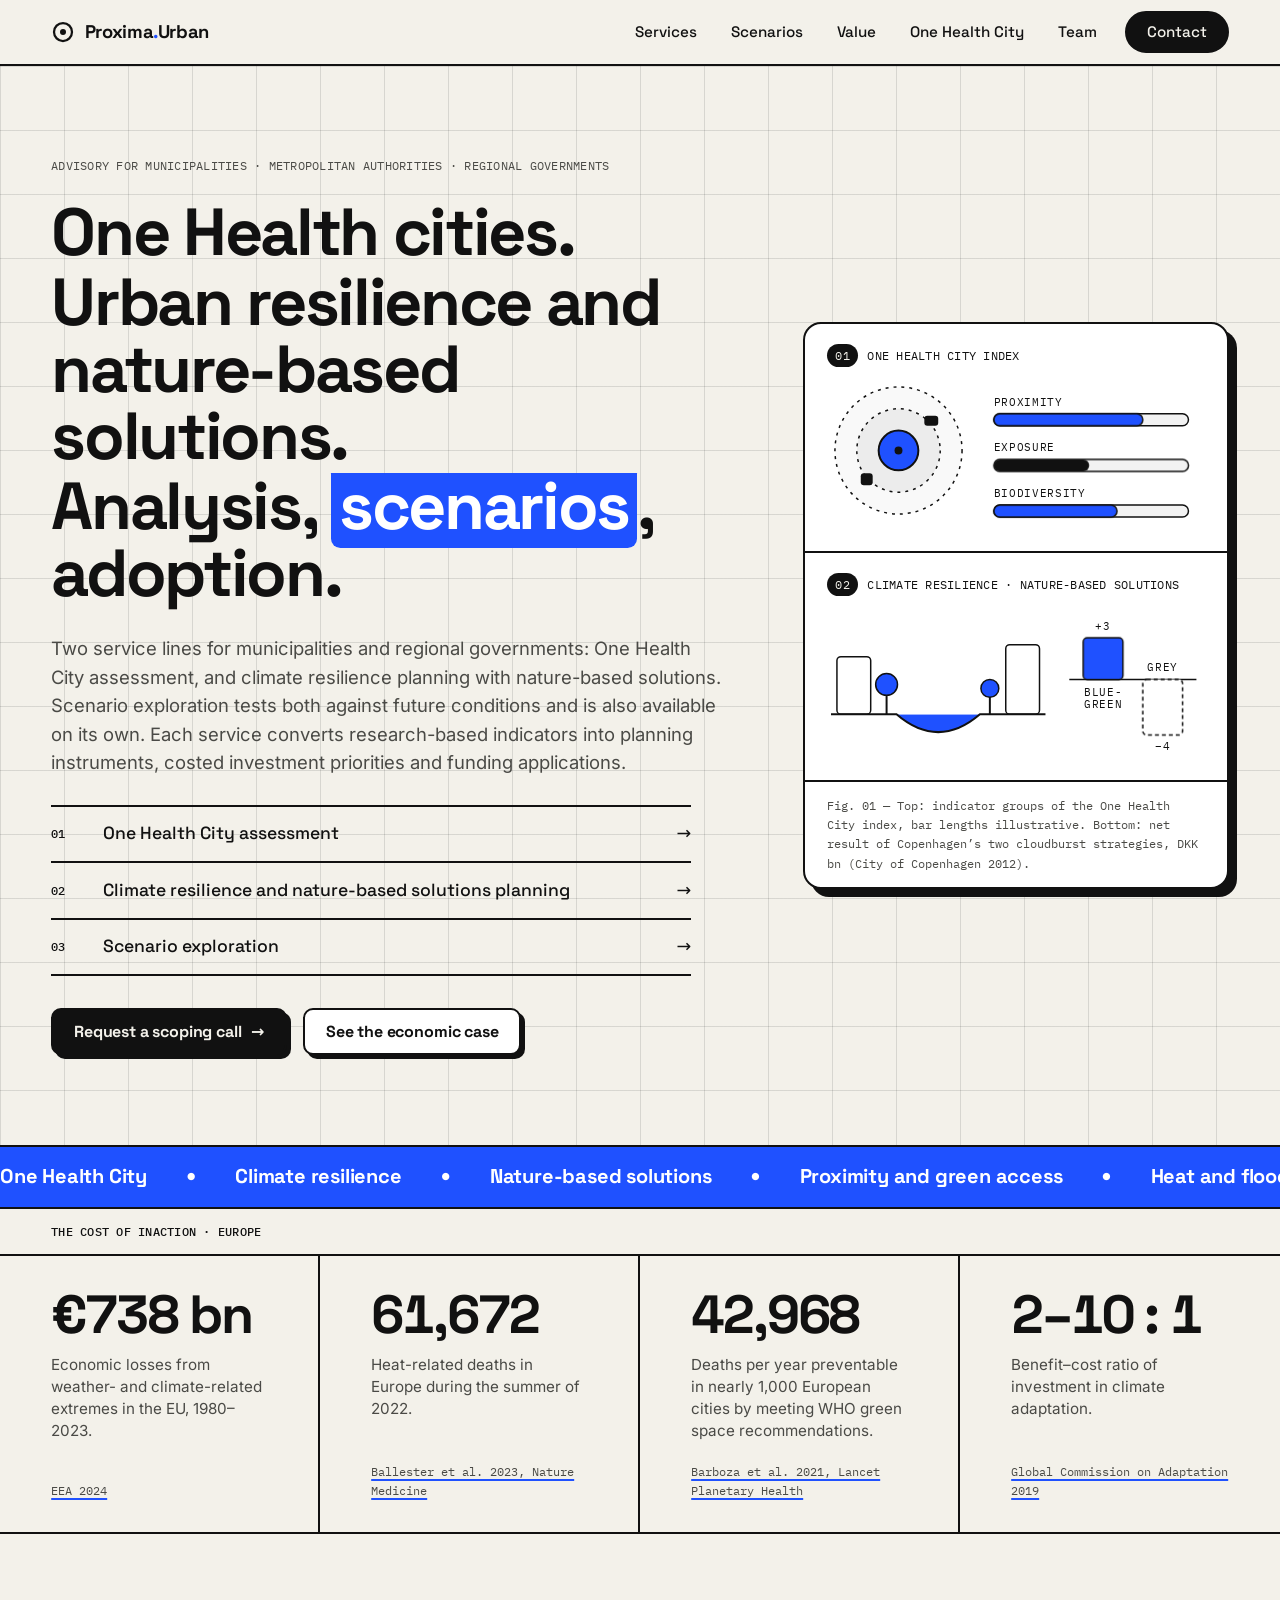
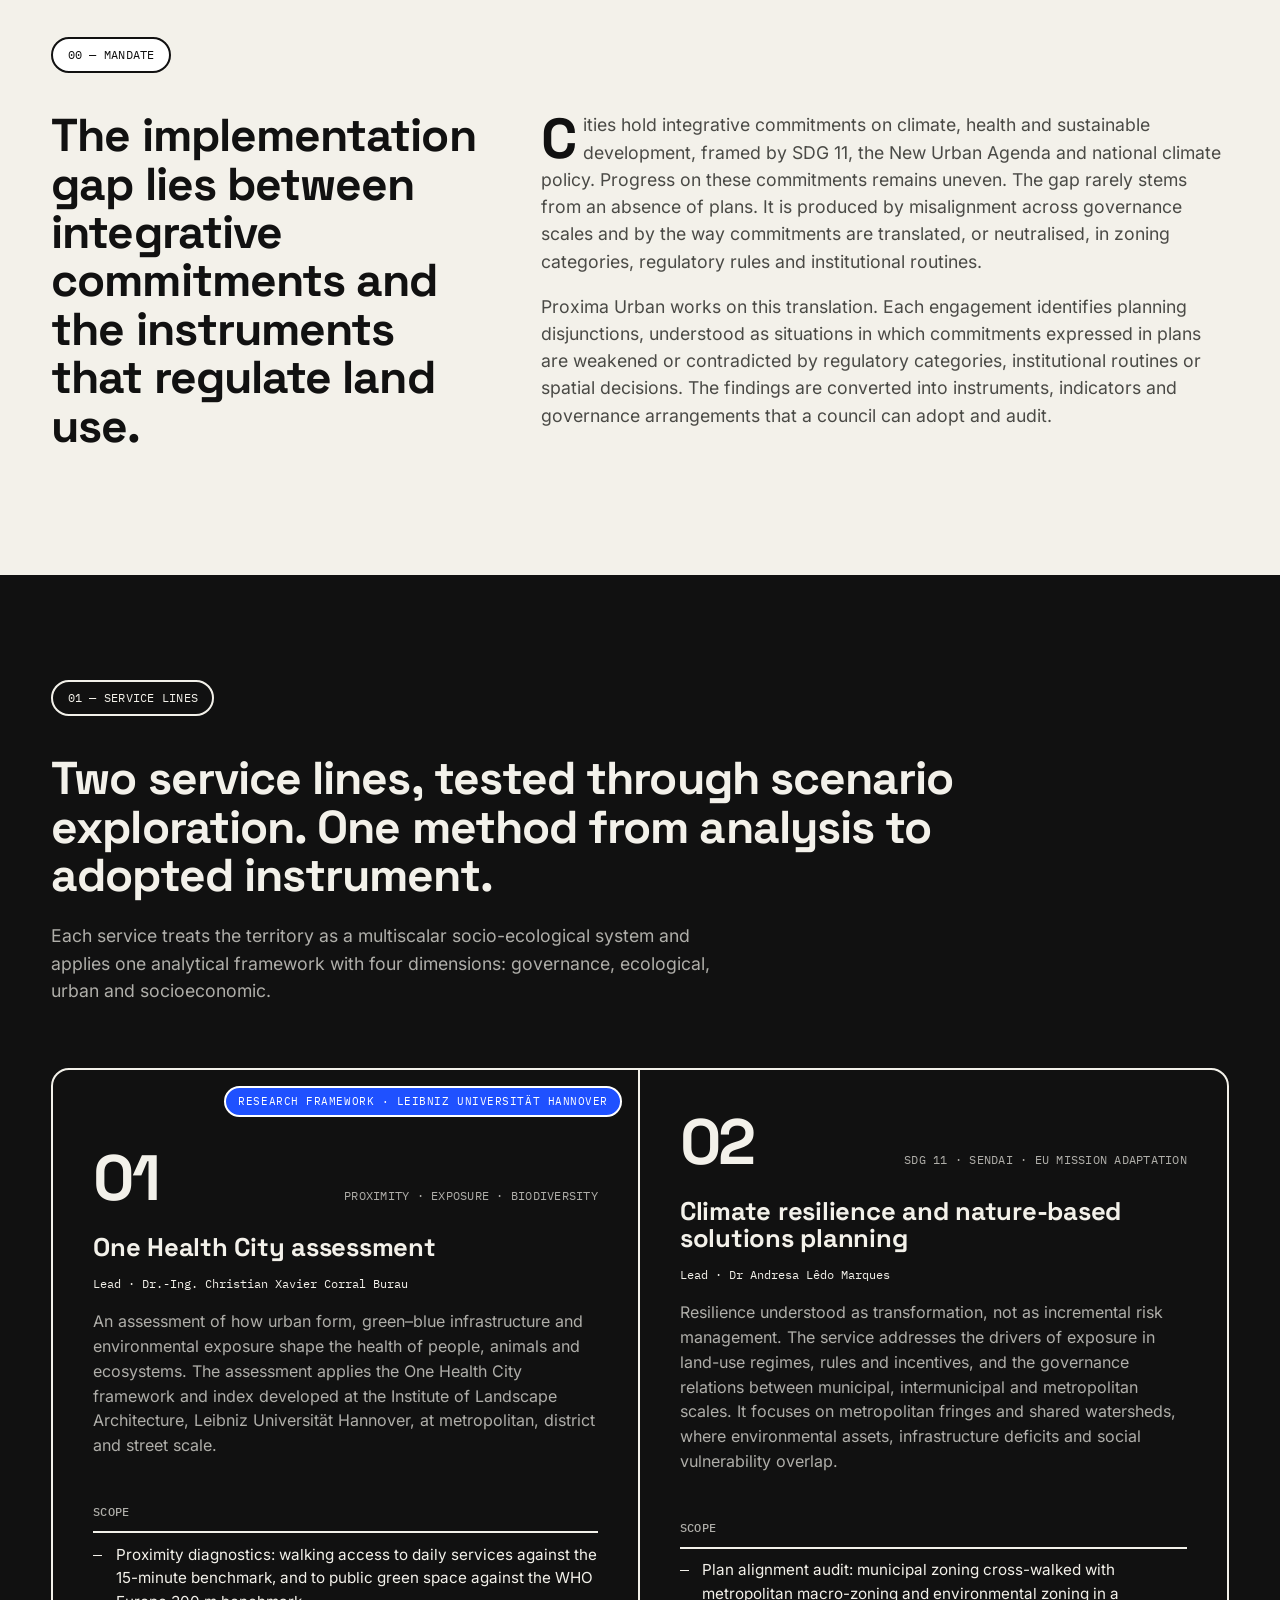
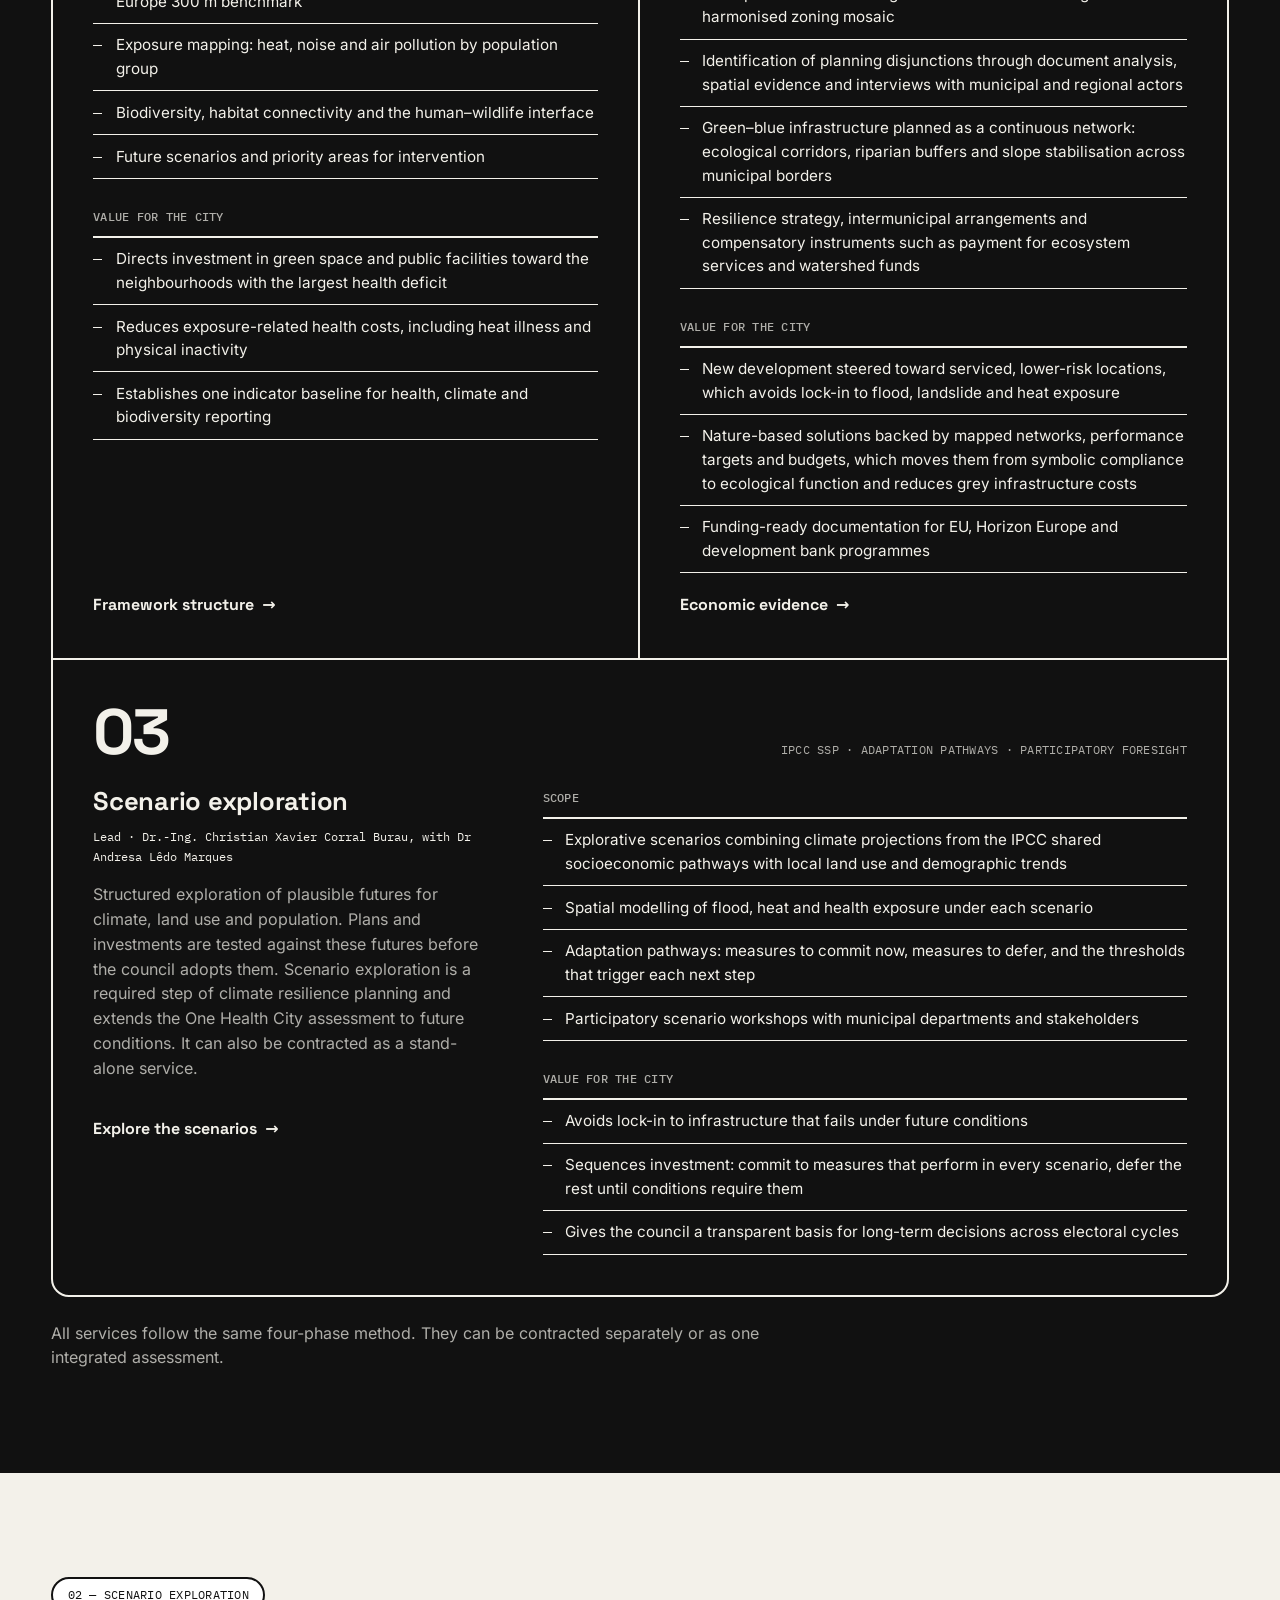
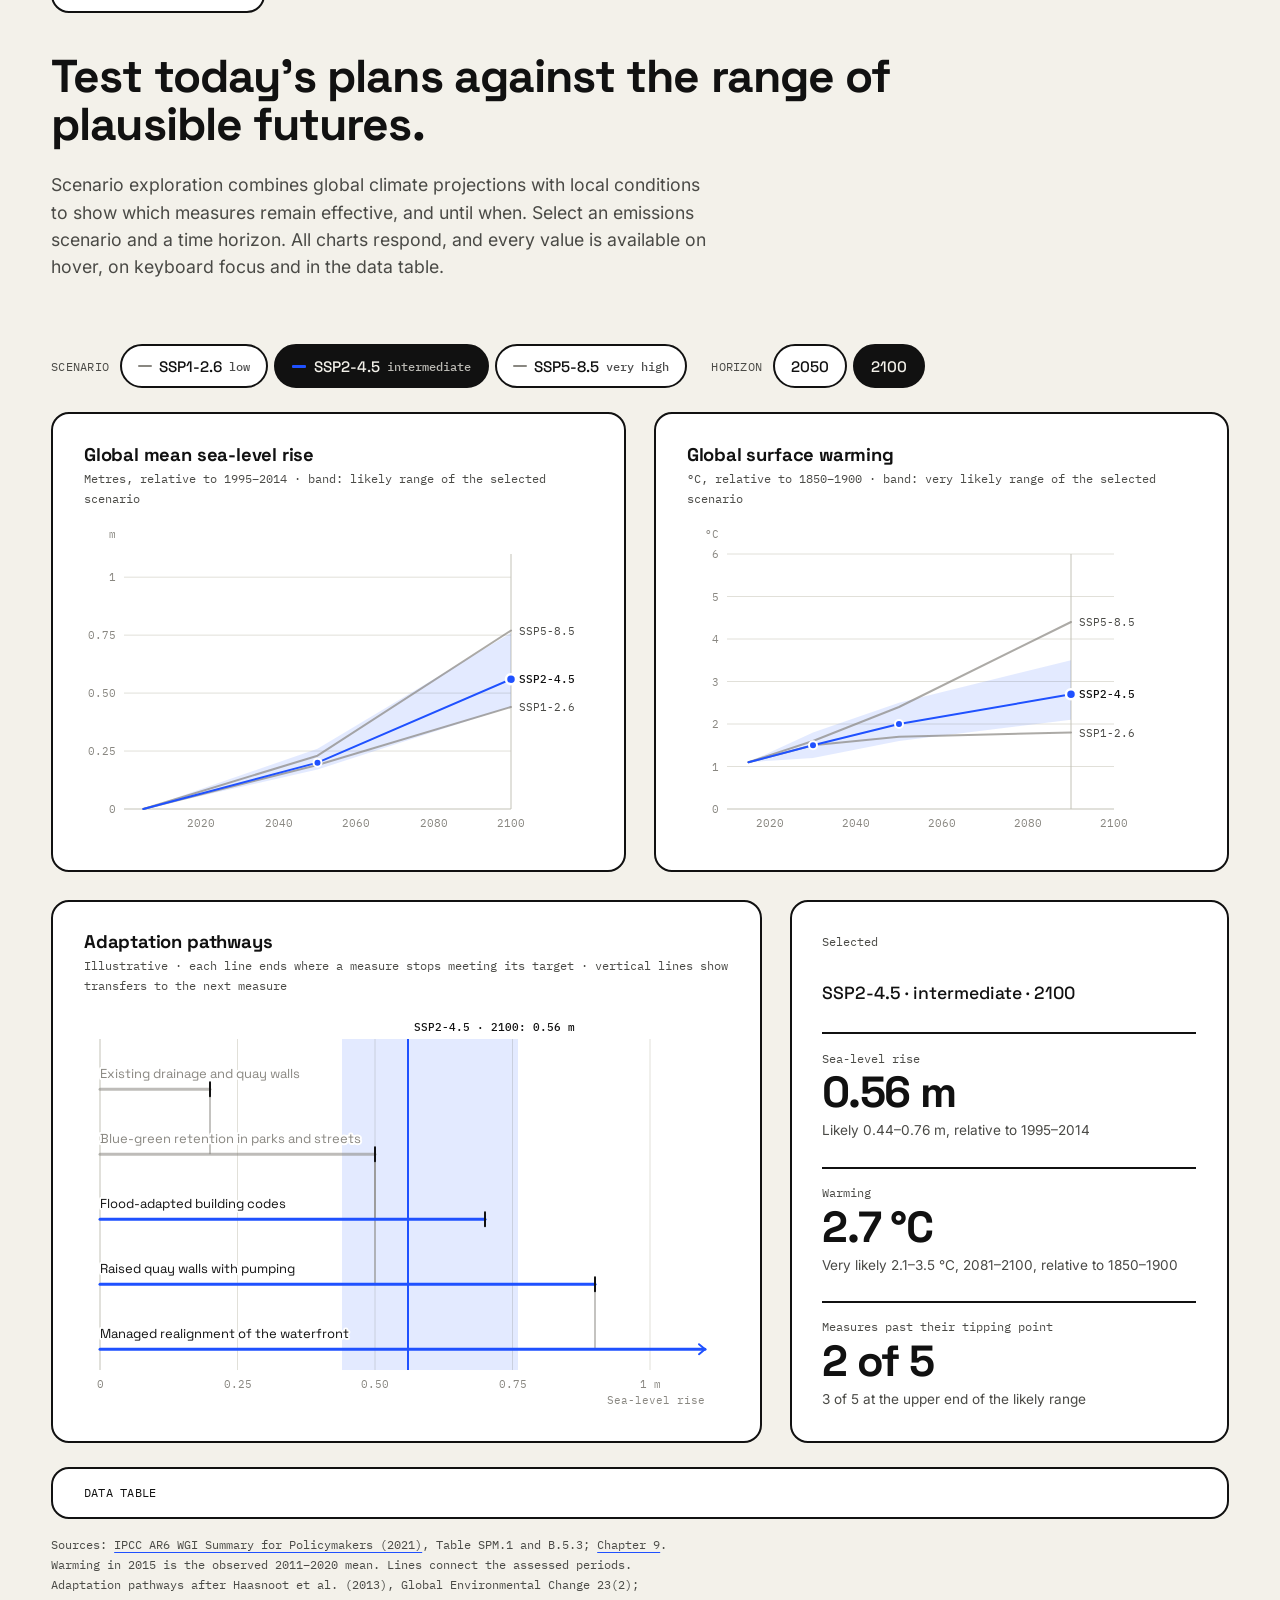
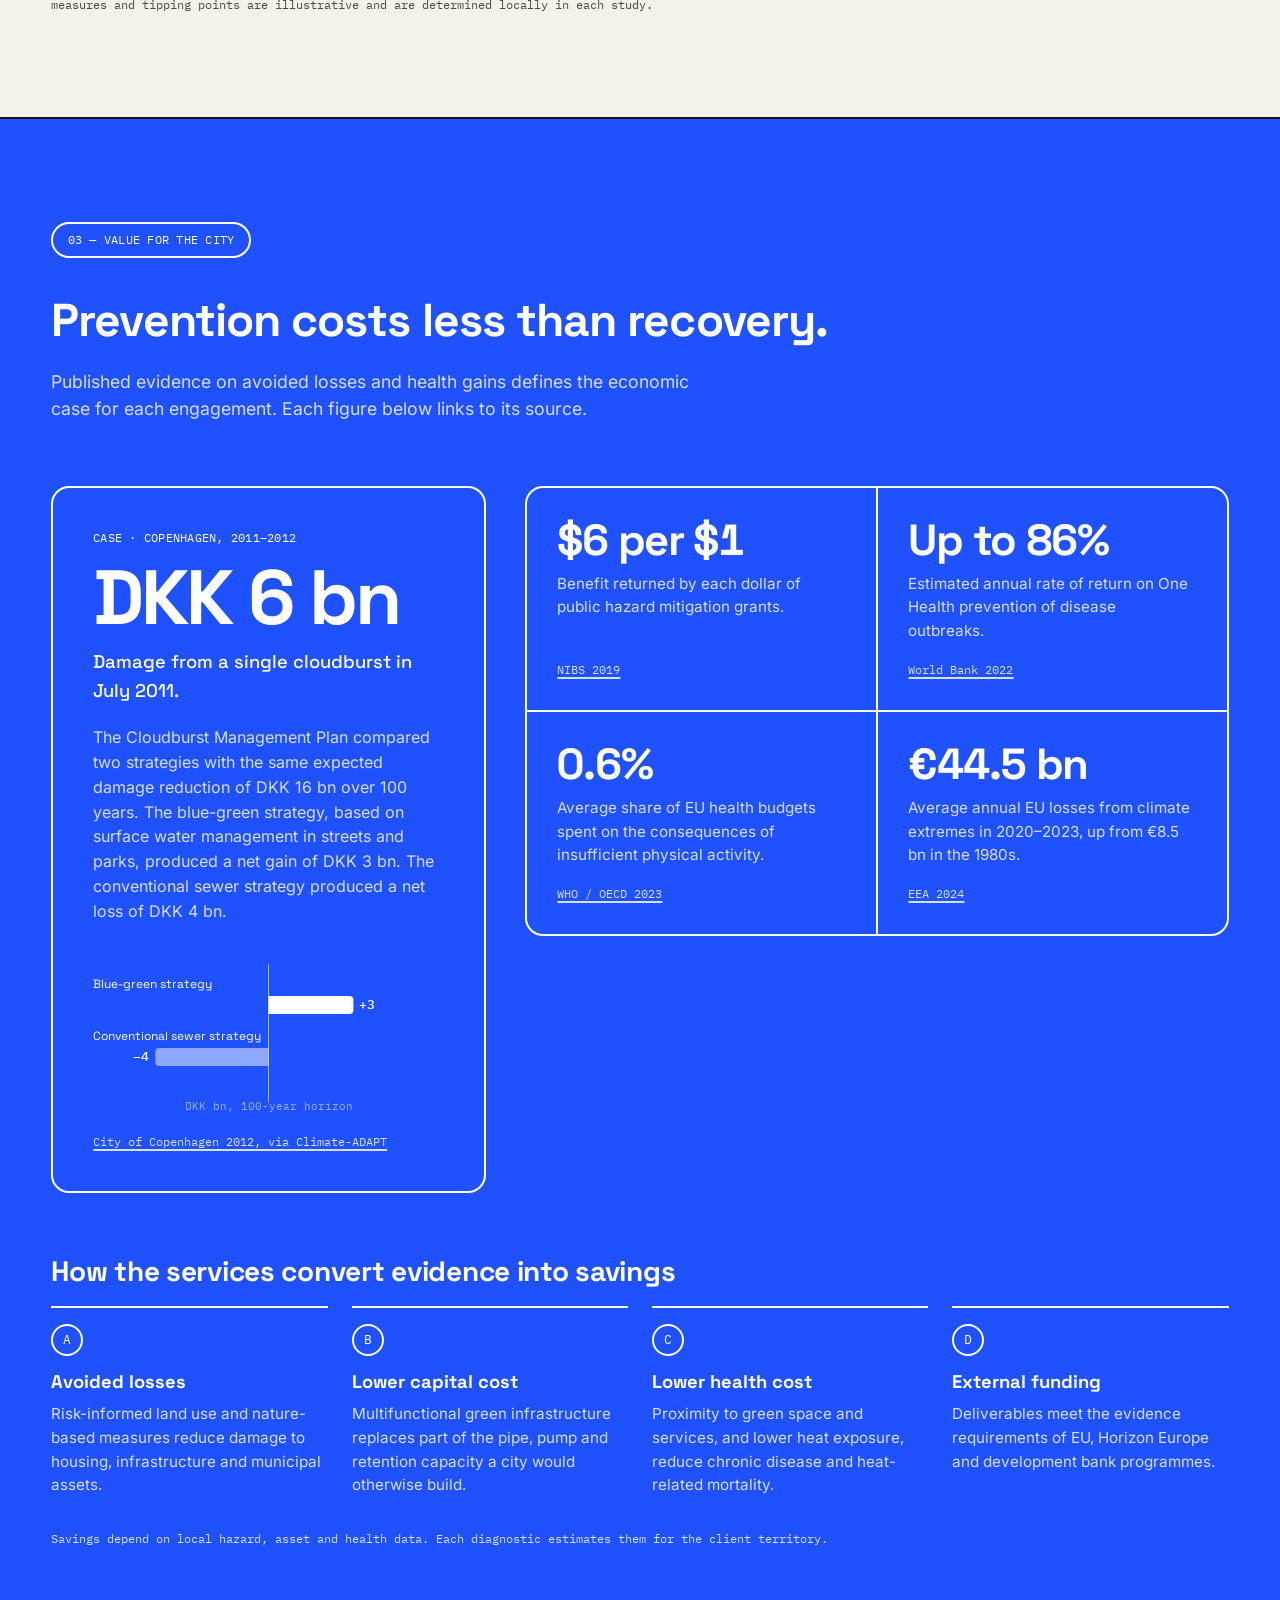
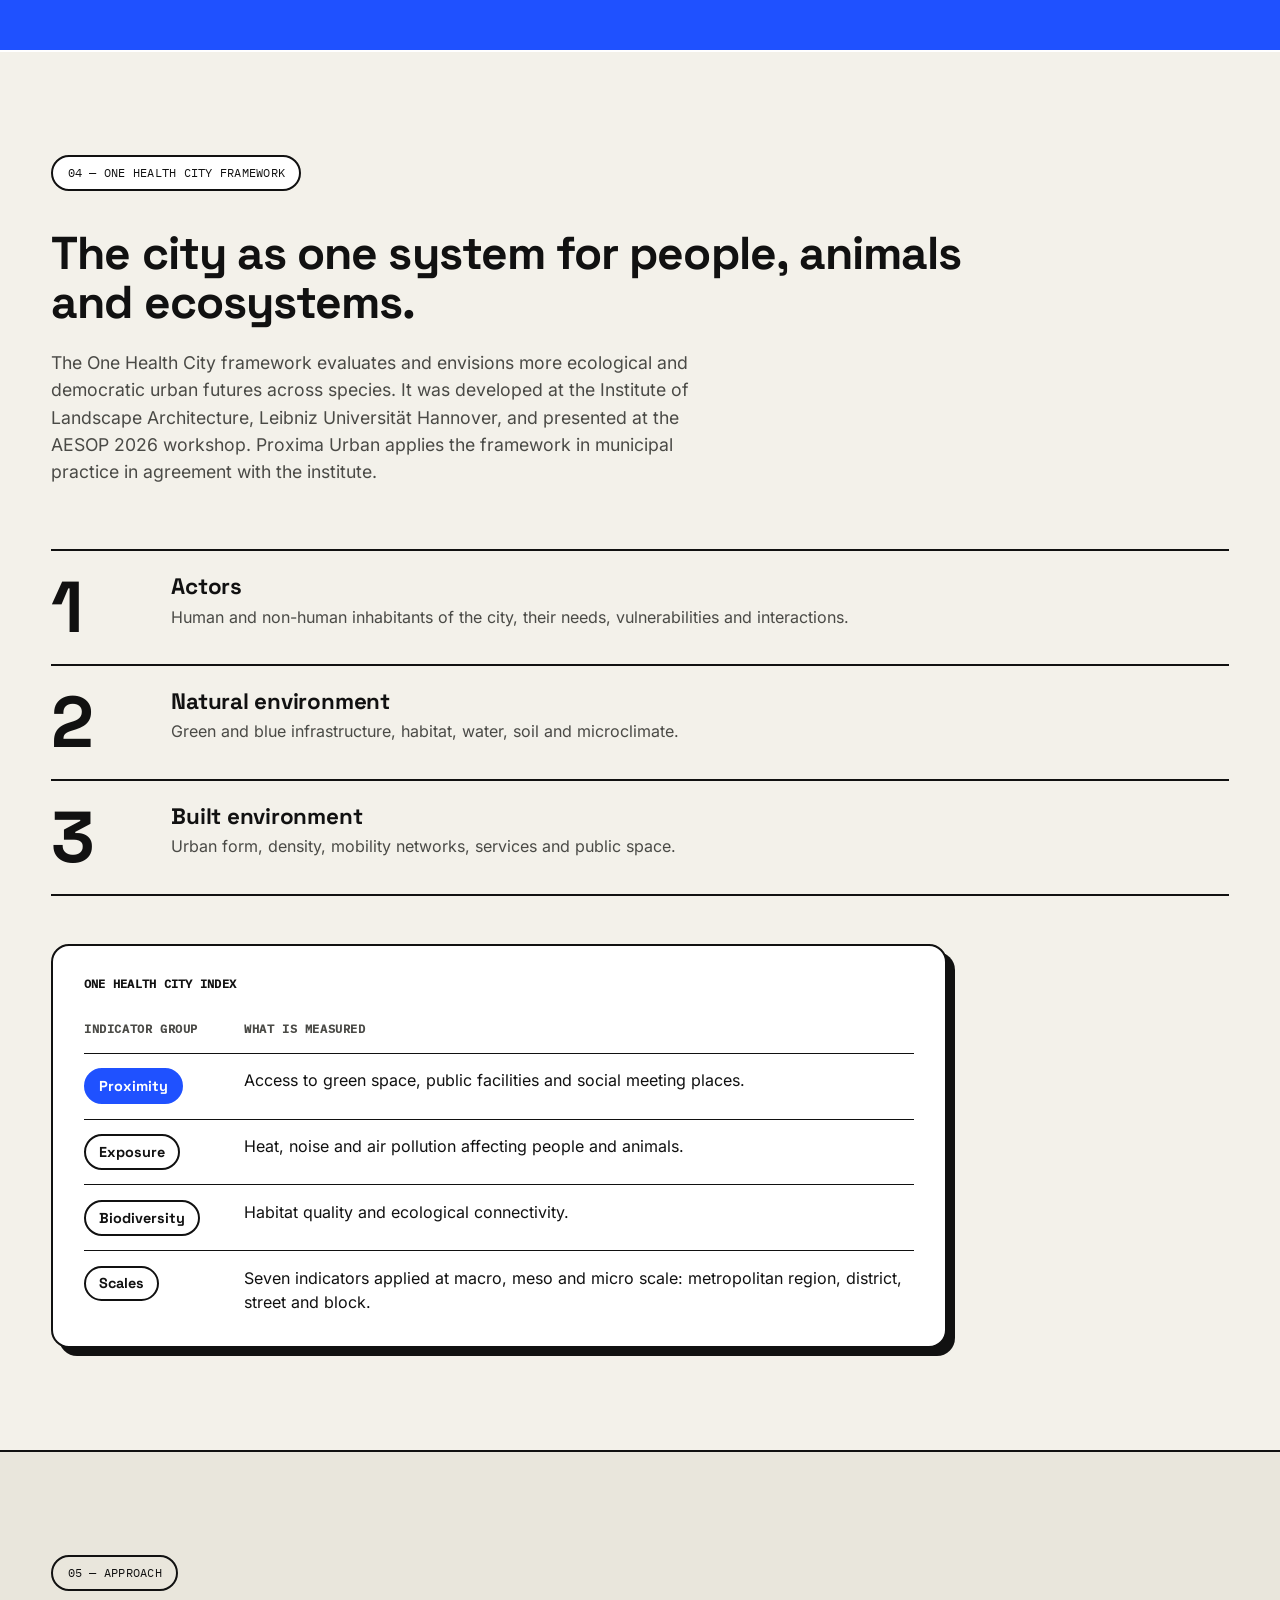
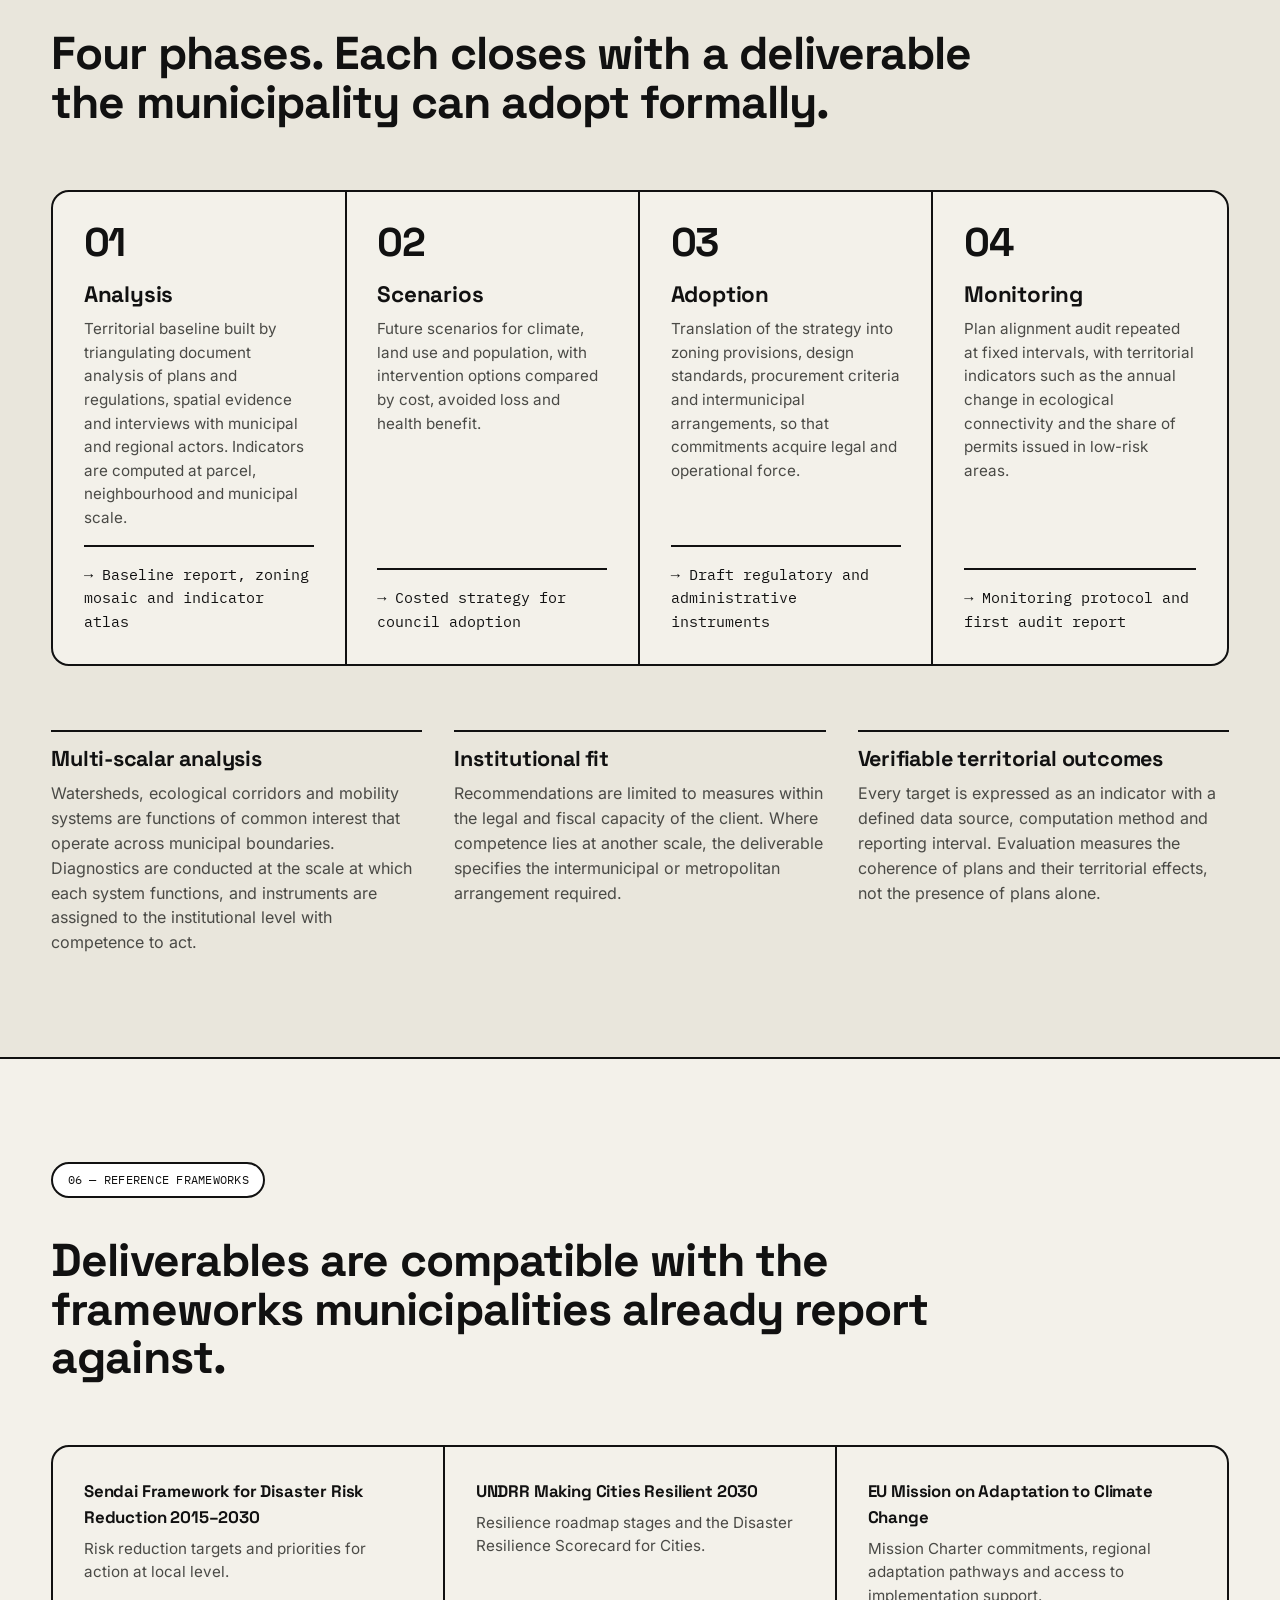
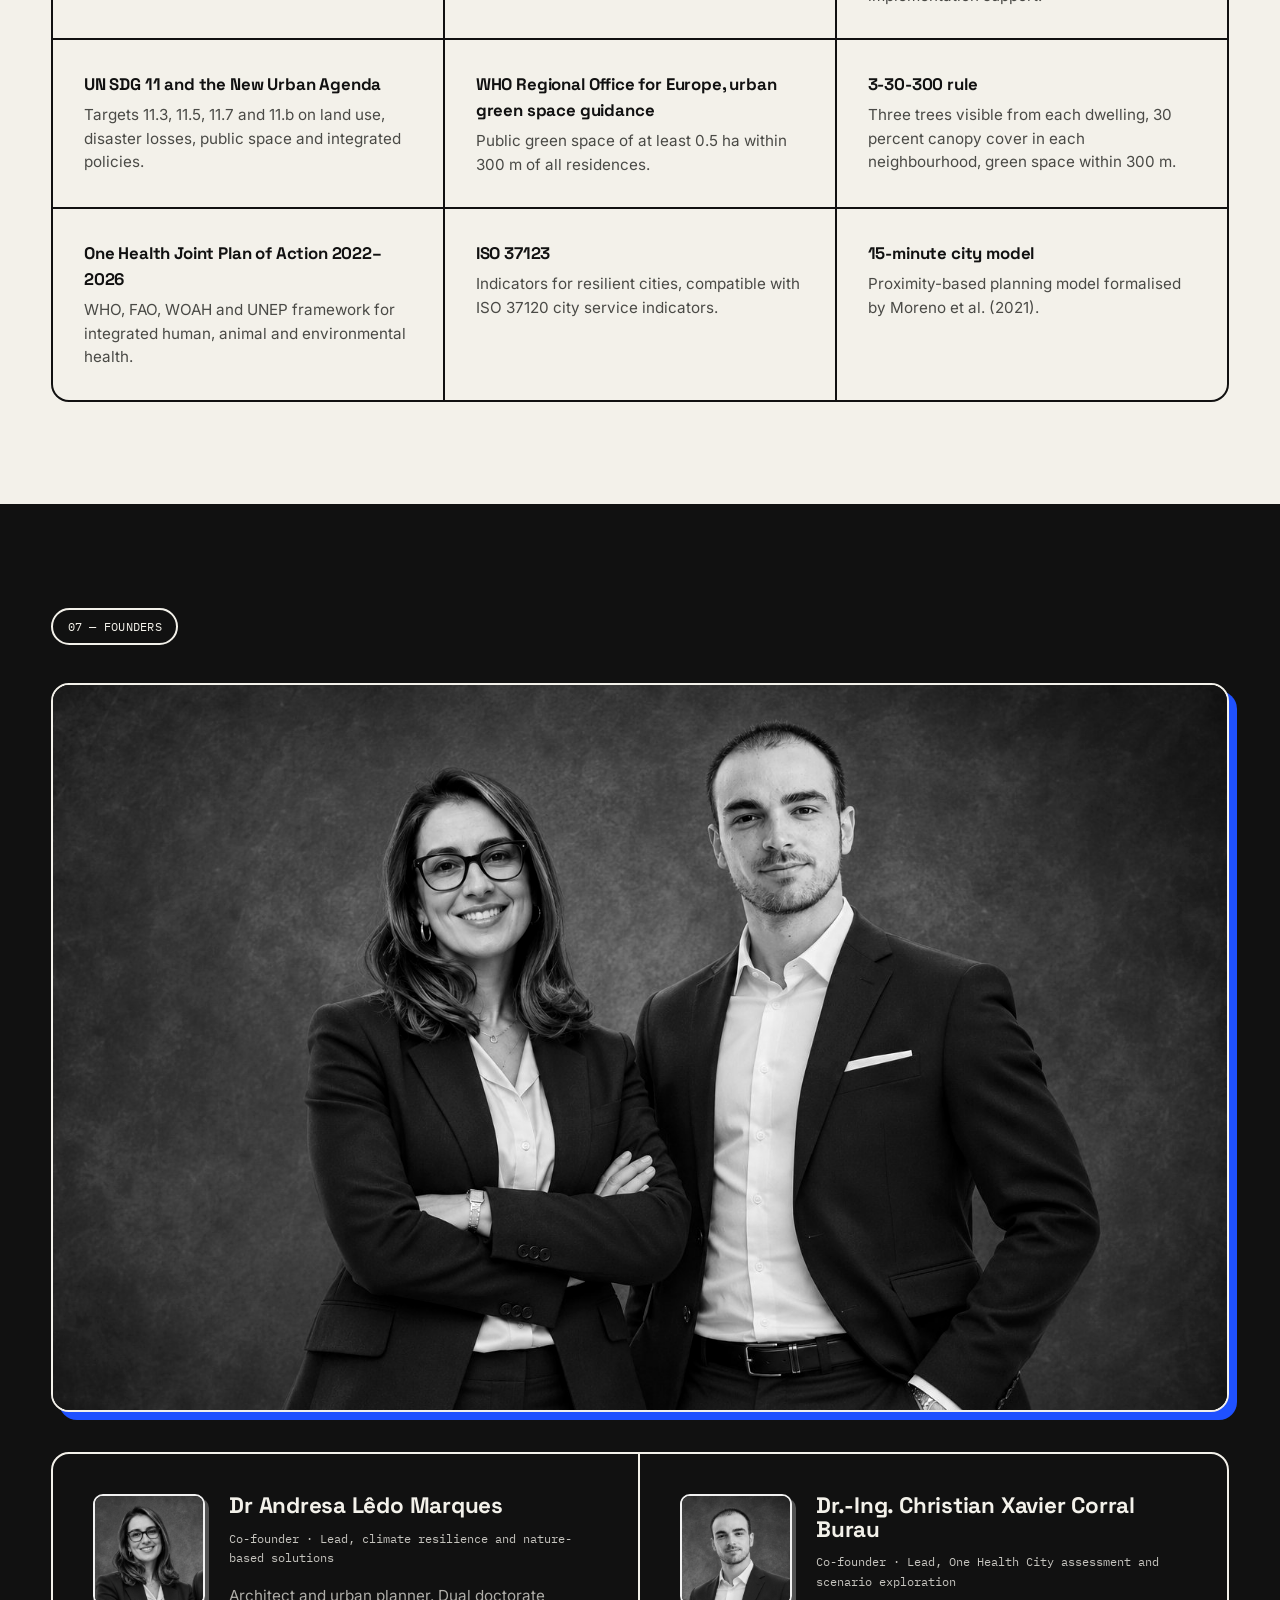
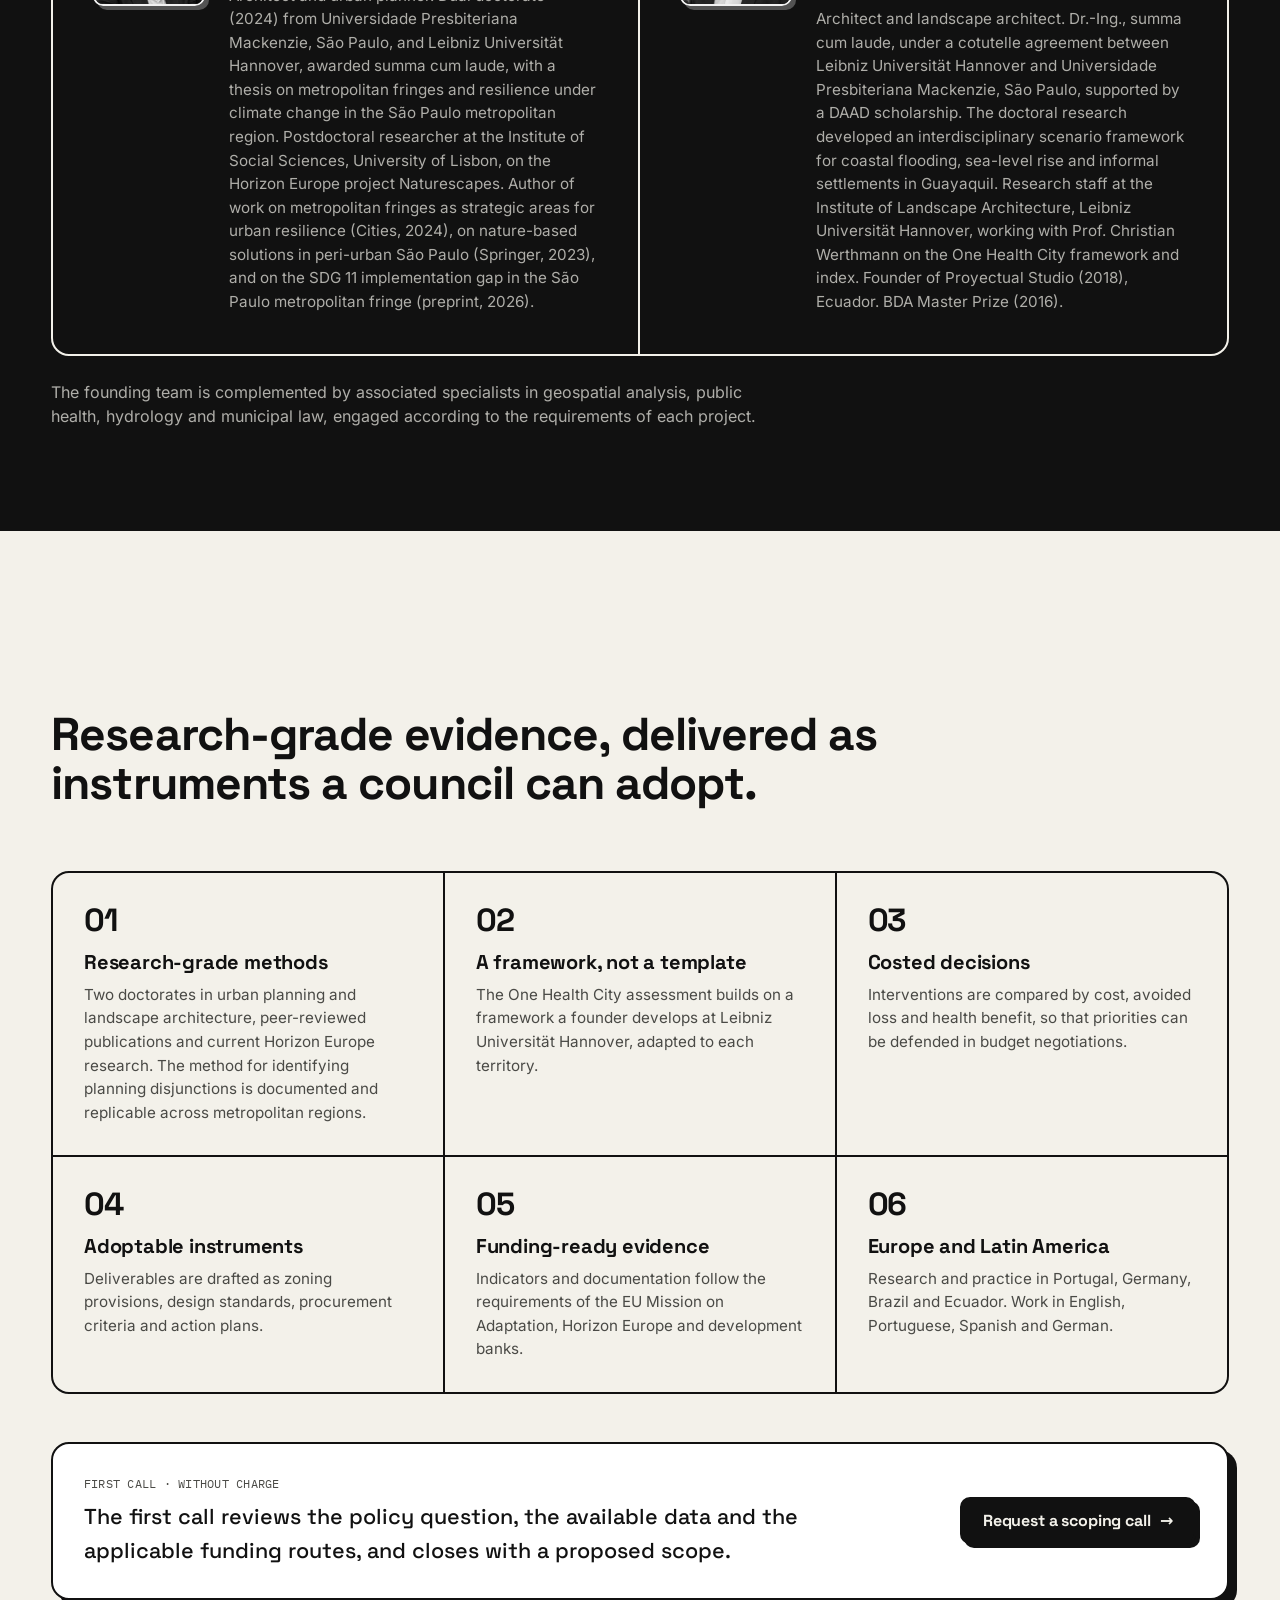
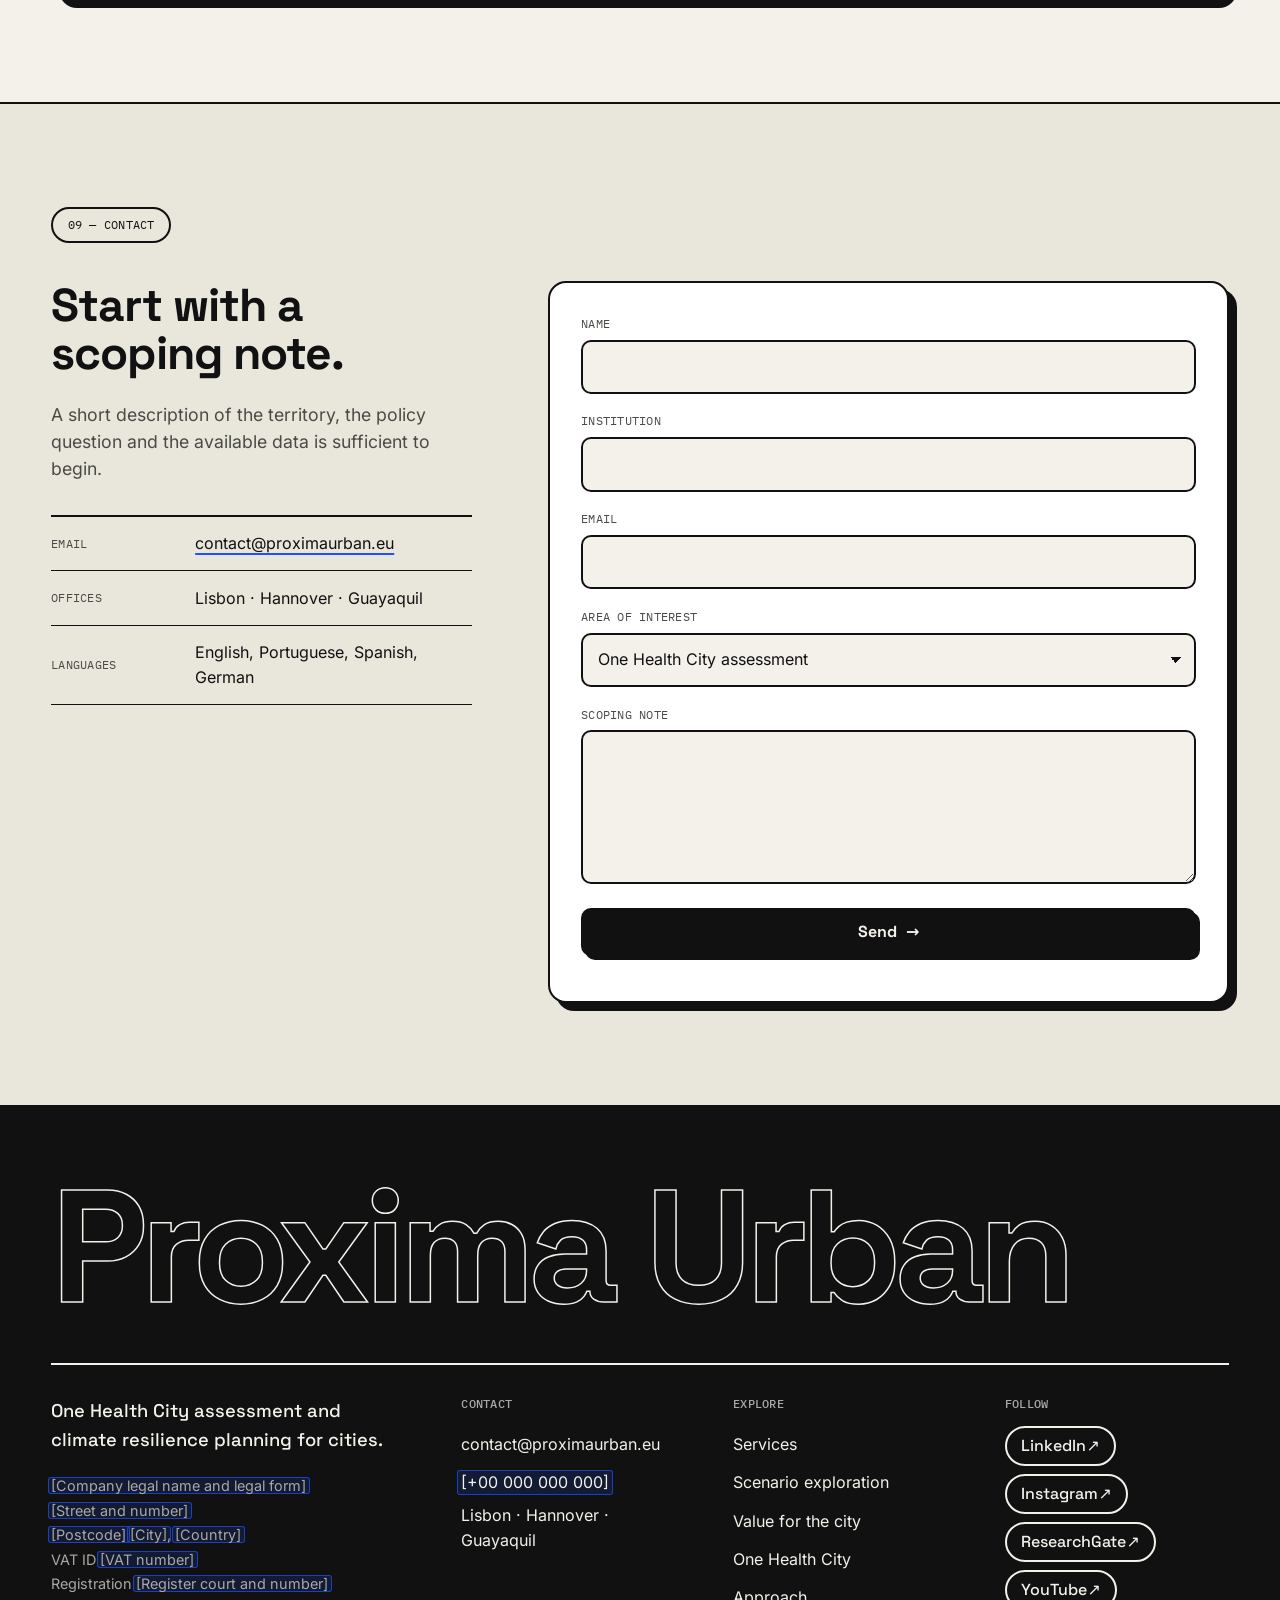
==== commit ce3ae87c: "Balance panel padding on mobile; align copy with Marques and Alvim (2026) Padding: featured badge mo" ====
--- a/index.html
+++ b/index.html
@@ -214,10 +214,10 @@
     <section class="section mandate">
       <div class="section-label mono" data-reveal>00 — Mandate</div>
       <div class="mandate-grid">
-        <h2 class="h-large" data-reveal>Sectoral administration produces a gap between policy commitment and territorial outcome.</h2>
+        <h2 class="h-large" data-reveal>The implementation gap lies between integrative commitments and the instruments that regulate land use.</h2>
         <div class="mandate-text" data-reveal style="--i:1">
-          <p>Cities face concurrent pressures from climate hazards, demographic change, health risks and fiscal constraint. Municipal responses are frequently organised by sector, with resilience, mobility, public health and green infrastructure handled by separate departments and separate instruments.</p>
-          <p>Proxima Urban works at this gap. The firm combines applied research in urban planning and landscape architecture with instrument design for public administration. Each engagement produces a documented baseline, spatially explicit targets, a costed intervention portfolio and the governance arrangements required to sustain them across electoral cycles.</p>
+          <p>Cities hold integrative commitments on climate, health and sustainable development, framed by SDG 11, the New Urban Agenda and national climate policy. Progress on these commitments remains uneven. The gap rarely stems from an absence of plans. It is produced by misalignment across governance scales and by the way commitments are translated, or neutralised, in zoning categories, regulatory rules and institutional routines.</p>
+          <p>Proxima Urban works on this translation. Each engagement identifies planning disjunctions, understood as situations in which commitments expressed in plans are weakened or contradicted by regulatory categories, institutional routines or spatial decisions. The findings are converted into instruments, indicators and governance arrangements that a council can adopt and audit.</p>
         </div>
       </div>
     </section>
@@ -226,7 +226,8 @@
     <section id="services" class="section section-dark">
       <div class="section-label mono" data-reveal>01 — Service lines</div>
       <div class="section-head" data-reveal>
-        <h2 class="h-large">Two service lines, tested through scenario exploration. One method from diagnosis to adopted instrument.</h2>
+        <h2 class="h-large">Two service lines, tested through scenario exploration. One method from analysis to adopted instrument.</h2>
+        <p class="section-intro">Each service treats the territory as a multiscalar socio-ecological system and applies one analytical framework with four dimensions: governance, ecological, urban and socioeconomic.</p>
       </div>
 
       <div class="services-grid has-wide">
@@ -234,7 +235,7 @@
           <div class="service-top"><span class="service-index">01</span><span class="service-tag mono">Proximity · Exposure · Biodiversity</span></div>
           <h3>One Health City assessment</h3>
           <p class="service-lead mono">Lead · Dr.-Ing. Christian Xavier Corral Burau</p>
-          <p>An evaluation of how urban form, green infrastructure and environmental exposure affect the health of residents, animals and ecosystems. The assessment applies the One Health City framework and index developed at the Institute of Landscape Architecture, Leibniz Universität Hannover, at metropolitan, district and street scale.</p>
+          <p>An assessment of how urban form, green–blue infrastructure and environmental exposure shape the health of people, animals and ecosystems. The assessment applies the One Health City framework and index developed at the Institute of Landscape Architecture, Leibniz Universität Hannover, at metropolitan, district and street scale.</p>
           <h4 class="mono">Scope</h4>
           <ul class="service-list">
             <li>Proximity diagnostics: walking access to daily services against the 15-minute benchmark, and to public green space against the WHO Europe 300 m benchmark</li>
@@ -244,29 +245,29 @@
           </ul>
           <h4 class="mono">Value for the city</h4>
           <ul class="service-list service-list-value">
-            <li>Directs green space and facility investment to the neighbourhoods with the largest health deficit</li>
+            <li>Directs investment in green space and public facilities toward the neighbourhoods with the largest health deficit</li>
             <li>Reduces exposure-related health costs, including heat illness and physical inactivity</li>
-            <li>Provides one indicator baseline for health, climate and biodiversity reporting</li>
+            <li>Establishes one indicator baseline for health, climate and biodiversity reporting</li>
           </ul>
           <a class="text-link" href="#ohc">Framework structure</a>
         </article>
 
         <article id="service-resilience" class="service-card" data-reveal style="--i:1">
-          <div class="service-top"><span class="service-index">02</span><span class="service-tag mono">Sendai · SDG 11 · EU Mission Adaptation</span></div>
+          <div class="service-top"><span class="service-index">02</span><span class="service-tag mono">SDG 11 · Sendai · EU Mission Adaptation</span></div>
           <h3>Climate resilience and nature-based solutions planning</h3>
           <p class="service-lead mono">Lead · Dr Andresa Lêdo Marques</p>
-          <p>Resilience strategy for municipalities and metropolitan regions, with emphasis on peri-urban fringes, watershed systems and the alignment of metropolitan strategy with municipal zoning. Nature-based solutions are planned as infrastructure, with costs and benefits compared against conventional alternatives.</p>
+          <p>Resilience understood as transformation, not as incremental risk management. The service addresses the drivers of exposure in land-use regimes, rules and incentives, and the governance relations between municipal, intermunicipal and metropolitan scales. It focuses on metropolitan fringes and shared watersheds, where environmental assets, infrastructure deficits and social vulnerability overlap.</p>
           <h4 class="mono">Scope</h4>
           <ul class="service-list">
-            <li>Hazard, exposure and vulnerability mapping across municipal boundaries</li>
-            <li>Review of municipal planning instruments for climate risk</li>
-            <li>Nature-based solutions portfolio with cost–benefit comparison</li>
-            <li>Resilience strategy, action plan and monitoring protocol</li>
+            <li>Plan alignment audit: municipal zoning cross-walked with metropolitan macro-zoning and environmental zoning in a harmonised zoning mosaic</li>
+            <li>Identification of planning disjunctions through document analysis, spatial evidence and interviews with municipal and regional actors</li>
+            <li>Green–blue infrastructure planned as a continuous network: ecological corridors, riparian buffers and slope stabilisation across municipal borders</li>
+            <li>Resilience strategy, intermunicipal arrangements and compensatory instruments such as payment for ecosystem services and watershed funds</li>
           </ul>
           <h4 class="mono">Value for the city</h4>
           <ul class="service-list service-list-value">
-            <li>Avoided damage to housing, infrastructure and public budgets from floods, heat and drought</li>
-            <li>Lower capital cost where nature-based solutions replace or reduce grey infrastructure</li>
+            <li>New development steered toward serviced, lower-risk locations, which avoids lock-in to flood, landslide and heat exposure</li>
+            <li>Nature-based solutions backed by mapped networks, performance targets and budgets, which moves them from symbolic compliance to ecological function and reduces grey infrastructure costs</li>
             <li>Funding-ready documentation for EU, Horizon Europe and development bank programmes</li>
           </ul>
           <a class="text-link" href="#value">Economic evidence</a>
@@ -277,7 +278,7 @@
             <div class="service-wide-main">
               <h3>Scenario exploration</h3>
               <p class="service-lead mono">Lead · Dr.-Ing. Christian Xavier Corral Burau, with Dr Andresa Lêdo Marques</p>
-              <p>Structured exploration of plausible futures for climate, land use and population, used to test plans and investments before the council adopts them. Scenario exploration is a required step of climate resilience planning and extends the One Health City assessment to future conditions. It can also be contracted as a stand-alone service.</p>
+              <p>Structured exploration of plausible futures for climate, land use and population. Plans and investments are tested against these futures before the council adopts them. Scenario exploration is a required step of climate resilience planning and extends the One Health City assessment to future conditions. It can also be contracted as a stand-alone service.</p>
               <a class="text-link" href="#scenarios">Explore the scenarios</a>
             </div>
             <div class="service-wide-side">
@@ -466,8 +467,8 @@
         <li class="phase" data-reveal style="--i:0">
           <span class="phase-number">01</span>
           <h3>Analysis</h3>
-          <p>Territorial baseline using municipal data, remote sensing and field verification. Indicators are computed at parcel, neighbourhood and municipal scale.</p>
-          <p class="phase-deliverable mono">→ Baseline report and indicator atlas</p>
+          <p>Territorial baseline built by triangulating document analysis of plans and regulations, spatial evidence and interviews with municipal and regional actors. Indicators are computed at parcel, neighbourhood and municipal scale.</p>
+          <p class="phase-deliverable mono">→ Baseline report, zoning mosaic and indicator atlas</p>
         </li>
         <li class="phase" data-reveal style="--i:1">
           <span class="phase-number">02</span>
@@ -478,29 +479,29 @@
         <li class="phase" data-reveal style="--i:2">
           <span class="phase-number">03</span>
           <h3>Adoption</h3>
-          <p>Translation of the strategy into zoning provisions, design standards, procurement criteria and inter-departmental procedures.</p>
+          <p>Translation of the strategy into zoning provisions, design standards, procurement criteria and intermunicipal arrangements, so that commitments acquire legal and operational force.</p>
           <p class="phase-deliverable mono">→ Draft regulatory and administrative instruments</p>
         </li>
         <li class="phase" data-reveal style="--i:3">
           <span class="phase-number">04</span>
           <h3>Monitoring</h3>
-          <p>Indicator protocol, data pipeline and reporting cycle, with training for municipal staff.</p>
-          <p class="phase-deliverable mono">→ Monitoring manual and first annual report</p>
+          <p>Plan alignment audit repeated at fixed intervals, with territorial indicators such as the annual change in ecological connectivity and the share of permits issued in low-risk areas.</p>
+          <p class="phase-deliverable mono">→ Monitoring protocol and first audit report</p>
         </li>
       </ol>
 
       <div class="principles">
         <div class="principle" data-reveal style="--i:0">
           <h3>Multi-scalar analysis</h3>
-          <p>Hazards, service networks and ecological systems operate across municipal boundaries. Diagnostics are conducted at the scale at which each system functions, and instruments are assigned to the institutional level with competence to act.</p>
+          <p>Watersheds, ecological corridors and mobility systems are functions of common interest that operate across municipal boundaries. Diagnostics are conducted at the scale at which each system functions, and instruments are assigned to the institutional level with competence to act.</p>
         </div>
         <div class="principle" data-reveal style="--i:1">
           <h3>Institutional fit</h3>
-          <p>Recommendations are limited to measures within the legal and fiscal capacity of the client. Where competence lies elsewhere, the deliverable specifies the inter-governmental arrangement required.</p>
+          <p>Recommendations are limited to measures within the legal and fiscal capacity of the client. Where competence lies at another scale, the deliverable specifies the intermunicipal or metropolitan arrangement required.</p>
         </div>
         <div class="principle" data-reveal style="--i:2">
-          <h3>Verifiable targets</h3>
-          <p>Every target is expressed as an indicator with a defined data source, computation method and reporting interval, so that progress can be audited by the municipality and by third parties.</p>
+          <h3>Verifiable territorial outcomes</h3>
+          <p>Every target is expressed as an indicator with a defined data source, computation method and reporting interval. Evaluation measures the coherence of plans and their territorial effects, not the presence of plans alone.</p>
         </div>
       </div>
     </section>
@@ -536,7 +537,7 @@
           <div class="person-body">
             <h3>Dr Andresa Lêdo Marques</h3>
             <p class="person-role mono">Co-founder · Lead, climate resilience and nature-based solutions</p>
-            <p>Architect and urban planner. Dual doctorate (2024) from Universidade Presbiteriana Mackenzie, São Paulo, and Leibniz Universität Hannover, awarded summa cum laude, with a thesis on metropolitan fringes and resilience under climate change in the São Paulo metropolitan region. Postdoctoral researcher at the Institute of Social Sciences, University of Lisbon, on the Horizon Europe project Naturescapes. Author of peer-reviewed work on metropolitan fringes as strategic areas for urban resilience (Cities, 2024) and on nature-based solutions in peri-urban São Paulo (Springer, 2023).</p>
+            <p>Architect and urban planner. Dual doctorate (2024) from Universidade Presbiteriana Mackenzie, São Paulo, and Leibniz Universität Hannover, awarded summa cum laude, with a thesis on metropolitan fringes and resilience under climate change in the São Paulo metropolitan region. Postdoctoral researcher at the Institute of Social Sciences, University of Lisbon, on the Horizon Europe project Naturescapes. Author of work on metropolitan fringes as strategic areas for urban resilience (Cities, 2024), on nature-based solutions in peri-urban São Paulo (Springer, 2023), and on the SDG 11 implementation gap in the São Paulo metropolitan fringe (preprint, 2026).</p>
           </div>
         </article>
         <article class="person" data-reveal style="--i:1">
@@ -558,7 +559,7 @@
         <h2 class="h-large">Research-grade evidence, delivered as instruments a council can adopt.</h2>
       </div>
       <ol class="why-grid">
-        <li data-reveal style="--i:0"><span class="why-index">01</span><h3>Research-grade methods</h3><p>Two doctorates in urban planning and landscape architecture, peer-reviewed publications and current work in Horizon Europe research.</p></li>
+        <li data-reveal style="--i:0"><span class="why-index">01</span><h3>Research-grade methods</h3><p>Two doctorates in urban planning and landscape architecture, peer-reviewed publications and current Horizon Europe research. The method for identifying planning disjunctions is documented and replicable across metropolitan regions.</p></li>
         <li data-reveal style="--i:1"><span class="why-index">02</span><h3>A framework, not a template</h3><p>The One Health City assessment builds on a framework a founder develops at Leibniz Universität Hannover, adapted to each territory.</p></li>
         <li data-reveal style="--i:2"><span class="why-index">03</span><h3>Costed decisions</h3><p>Interventions are compared by cost, avoided loss and health benefit, so that priorities can be defended in budget negotiations.</p></li>
         <li data-reveal style="--i:0"><span class="why-index">04</span><h3>Adoptable instruments</h3><p>Deliverables are drafted as zoning provisions, design standards, procurement criteria and action plans.</p></li>
@@ -675,6 +676,14 @@
     </div>
   </footer>
 
+  <button type="button" class="to-top-fab" id="to-top" aria-label="Back to top" tabindex="-1">
+    <svg viewBox="0 0 52 52" aria-hidden="true">
+      <circle class="fab-track" cx="26" cy="26" r="23"/>
+      <circle class="fab-ring" id="to-top-ring" cx="26" cy="26" r="23"/>
+      <path class="fab-arrow" d="M26 34V18M19 25l7-7 7 7"/>
+    </svg>
+  </button>
+
   <script src="script.js" defer></script>
   <script src="charts.js" defer></script>
 </body>
--- a/styles.css
+++ b/styles.css
@@ -217,7 +217,7 @@
 .lead { font-size: 1.15rem; color: var(--ink-2); max-width: 56ch; }
 .hero-actions { display: flex; flex-wrap: wrap; gap: 1rem; margin-top: 2rem; }
 .hero-figure { margin: 0; padding: 0; }
-.hero-panel { padding: clamp(14px, 1.8vw, 20px) clamp(16px, 2vw, 22px); border-bottom: var(--bw) solid var(--line); }
+.hero-panel { padding: clamp(14px, 1.8vw, 20px) clamp(16px, 2vw, 22px) clamp(20px, 2.4vw, 26px); border-bottom: var(--bw) solid var(--line); }
 .hero-panel-head { margin: 0 0 .6rem; display: flex; gap: .6rem; align-items: center; }
 .hero-panel-head span { display: inline-flex; align-items: center; justify-content: center; min-width: 1.9rem; height: 1.4rem; padding: 0 .4rem; border-radius: var(--radius-pill); background: var(--ink); color: var(--bg); }
 .bar, .bar-up { transform-box: fill-box; transform-origin: left center; animation: grow-x 1.4s var(--ease) .6s both; }
@@ -305,7 +305,7 @@
 .service-list li::before { content: "—"; position: absolute; left: 0; font-family: var(--font-mono); }
 .service-card-featured::after { content: attr(data-badge); position: absolute; top: 1rem; right: 1rem; font-family: var(--font-mono); font-size: .68rem; text-transform: uppercase; letter-spacing: .05em; padding: .3rem .75rem; background: var(--accent); color: var(--accent-ink); border: var(--bw) solid currentColor; border-radius: var(--radius-pill); }
 .service-card-featured .service-top { margin-top: 2.25rem; }
-.text-link { margin-top: 1.25rem; font-family: var(--font-display); font-weight: 700; display: inline-flex; gap: .5rem; align-items: center; }
+.text-link { margin-top: auto; padding-top: 1.25rem; align-self: flex-start; font-family: var(--font-display); font-weight: 700; display: inline-flex; gap: .5rem; align-items: center; }
 .text-link::after { content: "→"; transition: transform .25s var(--ease); }
 .text-link:hover::after { transform: translateX(6px); }
 @media (max-width: 900px) {
@@ -313,7 +313,9 @@
   .service-card { border-right: 0 !important; border-bottom: var(--bw) solid var(--line) !important; }
   .service-card:last-child { border-bottom: 0 !important; }
   .service-card-featured .service-top { margin-top: 0; }
-  .service-card-featured::after { position: static; display: inline-block; margin-bottom: 1rem; width: auto; max-width: 100%; align-self: flex-start; line-height: 1.4; }
+  .service-top { flex-direction: column; align-items: flex-start; gap: .6rem; margin-bottom: 1.25rem; }
+  .service-tag { text-align: left; }
+  .service-card-featured::after { position: static; display: inline-block; margin-bottom: 1rem; width: auto; max-width: 100%; align-self: flex-start; line-height: 1.4; order: -1; }
 }
 
 /* OHC */
@@ -329,7 +331,7 @@
 .ohc-levels th, .ohc-levels td { text-align: left; padding: .9rem .75rem .9rem 0; border-bottom: 1px solid var(--line); vertical-align: top; }
 .ohc-levels th { font-family: var(--font-mono); font-size: .75rem; text-transform: uppercase; letter-spacing: .05em; color: var(--ink-2); }
 .ohc-levels td:first-child { width: 10rem; white-space: nowrap; }
-.ohc-levels tr:last-child td { border-bottom: 0; }
+.ohc-levels tr:last-child td { border-bottom: 0; padding-bottom: 0; }
 .pill { display: inline-block; padding: .3rem .8rem; border: var(--bw) solid var(--line); border-radius: var(--radius-pill); font-family: var(--font-display); font-weight: 700; font-size: .9rem; }
 .pill-filled { background: var(--accent); color: var(--accent-ink); border-color: var(--accent); }
 @media (max-width: 600px) { .ohc-domain { grid-template-columns: minmax(0, 1fr); gap: .5rem; } .ohc-levels td:first-child { width: auto; } }
@@ -471,7 +473,7 @@
 [data-tip-host] [data-tip] { cursor: help; outline: none; }
 [data-tip-host] [data-tip]:focus-visible { stroke: var(--focus); stroke-width: 3; }
 
-.viz-readout { padding: var(--pad-card); display: flex; flex-direction: column; gap: 1.1rem; }
+.viz-readout { padding: var(--pad-card); display: flex; flex-direction: column; justify-content: space-between; gap: 1.1rem; }
 .readout-label { margin: 0 0 .2rem; color: var(--ink-2); text-transform: none; letter-spacing: 0; }
 .readout-scenario { margin: 0; font-family: var(--font-display); font-weight: 500; font-size: 1.1rem; }
 .readout-tile { border-top: var(--bw) solid var(--line); padding-top: .9rem; }
@@ -553,7 +555,7 @@
 @media (max-width: 380px) { .footer-grid { grid-template-columns: minmax(0, 1fr); } }
 
 /* Placeholders: remove this rule once all fields are filled */
-.ph { background: color-mix(in srgb, var(--accent) 14%, transparent); outline: 1px dashed var(--accent); outline-offset: 1px; border-radius: 3px; padding: 0 .2em; }
+.ph { background: color-mix(in srgb, var(--accent) 14%, transparent); box-shadow: inset 0 0 0 1px color-mix(in srgb, var(--accent) 70%, transparent); border-radius: 3px; padding: 0 .25em; margin: 0 -.25em; }
 
 /* Legal pages */
 .legal { padding: clamp(3rem, 7vw, 6rem) var(--gutter); border-bottom: var(--bw) solid var(--line); }
@@ -570,6 +572,29 @@
 [data-reveal].is-visible { opacity: 1; transform: none; }
 [data-reveal].is-done { transition: none; transition-delay: 0s; }
 .no-js [data-reveal] { opacity: 1; transform: none; }
+
+/* Floating back-to-top button */
+.to-top-fab {
+  position: fixed; z-index: 40;
+  right: max(16px, calc(env(safe-area-inset-right) + 16px));
+  bottom: max(16px, calc(env(safe-area-inset-bottom) + 16px));
+  width: 56px; height: 56px; padding: 0;
+  border: var(--bw) solid var(--ink); border-radius: var(--radius-pill);
+  background: var(--paper); color: var(--ink);
+  box-shadow: 4px 4px 0 0 var(--ink);
+  cursor: pointer;
+  opacity: 0; transform: translateY(16px) scale(.92); pointer-events: none;
+  transition: opacity .3s var(--ease), transform .3s var(--ease), background .2s, color .2s, box-shadow .2s;
+}
+.to-top-fab.is-visible { opacity: 1; transform: none; pointer-events: auto; }
+.to-top-fab svg { display: block; width: 100%; height: 100%; }
+.fab-track { fill: none; stroke: var(--line); stroke-width: 2; opacity: .15; }
+.fab-ring { fill: none; stroke: var(--accent); stroke-width: 3; stroke-linecap: round; transform: rotate(-90deg); transform-origin: 26px 26px; transition: stroke-dashoffset .1s linear; }
+.fab-arrow { fill: none; stroke: currentColor; stroke-width: 2.5; stroke-linecap: round; stroke-linejoin: round; transition: transform .25s var(--ease); }
+.to-top-fab:hover { background: var(--accent); color: var(--accent-ink); box-shadow: 6px 6px 0 0 var(--ink); }
+.to-top-fab:hover .fab-ring { stroke: var(--accent-ink); }
+.to-top-fab:hover .fab-arrow { transform: translateY(-3px); }
+.to-top-fab:active { transform: translate(2px, 2px); box-shadow: 0 0 0 0 var(--ink); }
 
 /* Touch devices: suppress hover-only states that would stick after a tap */
 @media (hover: none) {
@@ -584,6 +609,9 @@
   .person:hover .person-photo { box-shadow: 4px 4px 0 0 var(--accent); transform: none; }
   .footer-wordmark:hover { color: transparent; }
   .button:hover { transform: none; box-shadow: var(--shadow-sm); }
+  .to-top-fab:hover { background: var(--paper); color: var(--ink); box-shadow: 4px 4px 0 0 var(--ink); }
+  .to-top-fab:hover .fab-ring { stroke: var(--accent); }
+  .to-top-fab:hover .fab-arrow { transform: none; }
   .stat:hover, .standards-list > div:hover { background: inherit; }
 }
 
@@ -592,7 +620,7 @@
   .brand { min-height: 44px; }
   .text-link { min-height: 44px; }
   .footer-col li a, .footer-legal-nav a, .social-link { min-height: 44px !important; }
-  .stat-source { padding-block: .6rem; }
+  .stat-source { padding-block: .6rem; margin-block: -.6rem; }
 }
 
 /* Reduced motion */
@@ -604,4 +632,5 @@
   .marquee-track { animation: none; }
   .water { transform: none; }
   .rain { display: none; }
-}
+  .to-top-fab { transition: none; }
+}
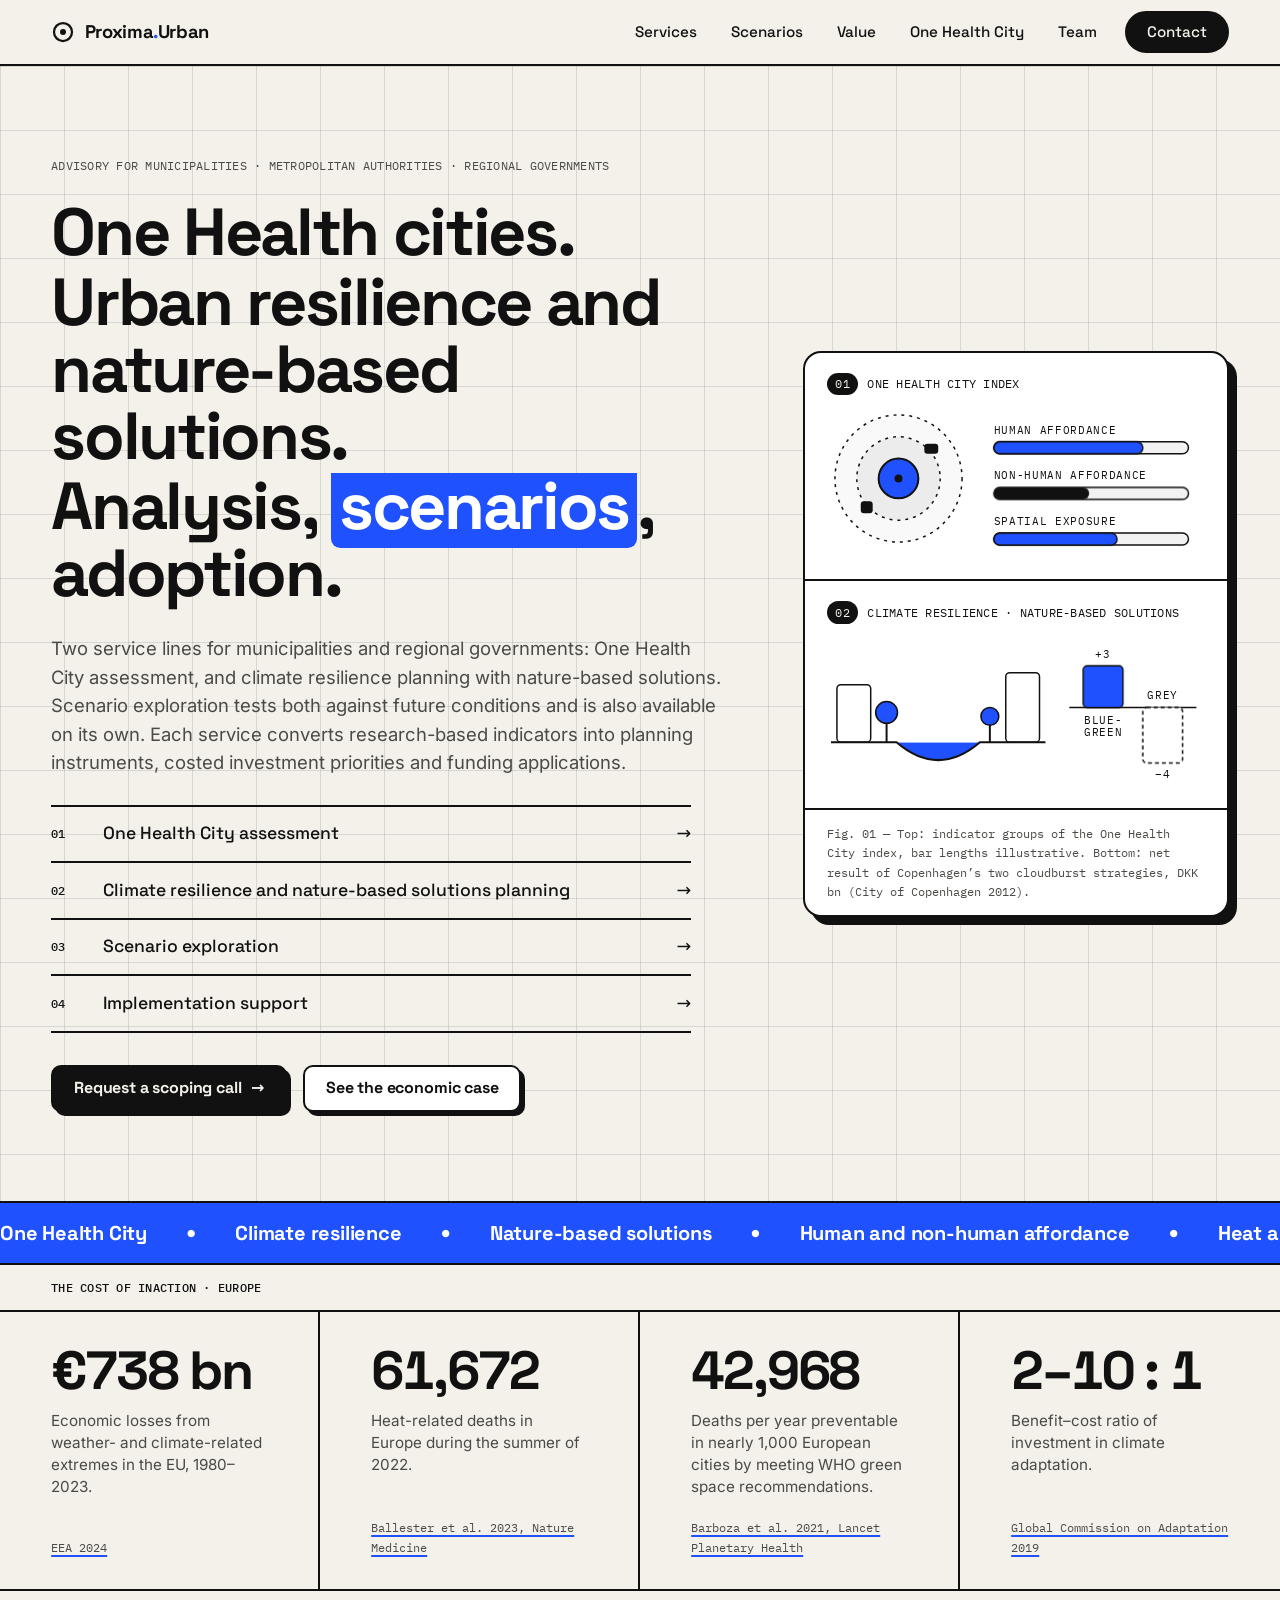
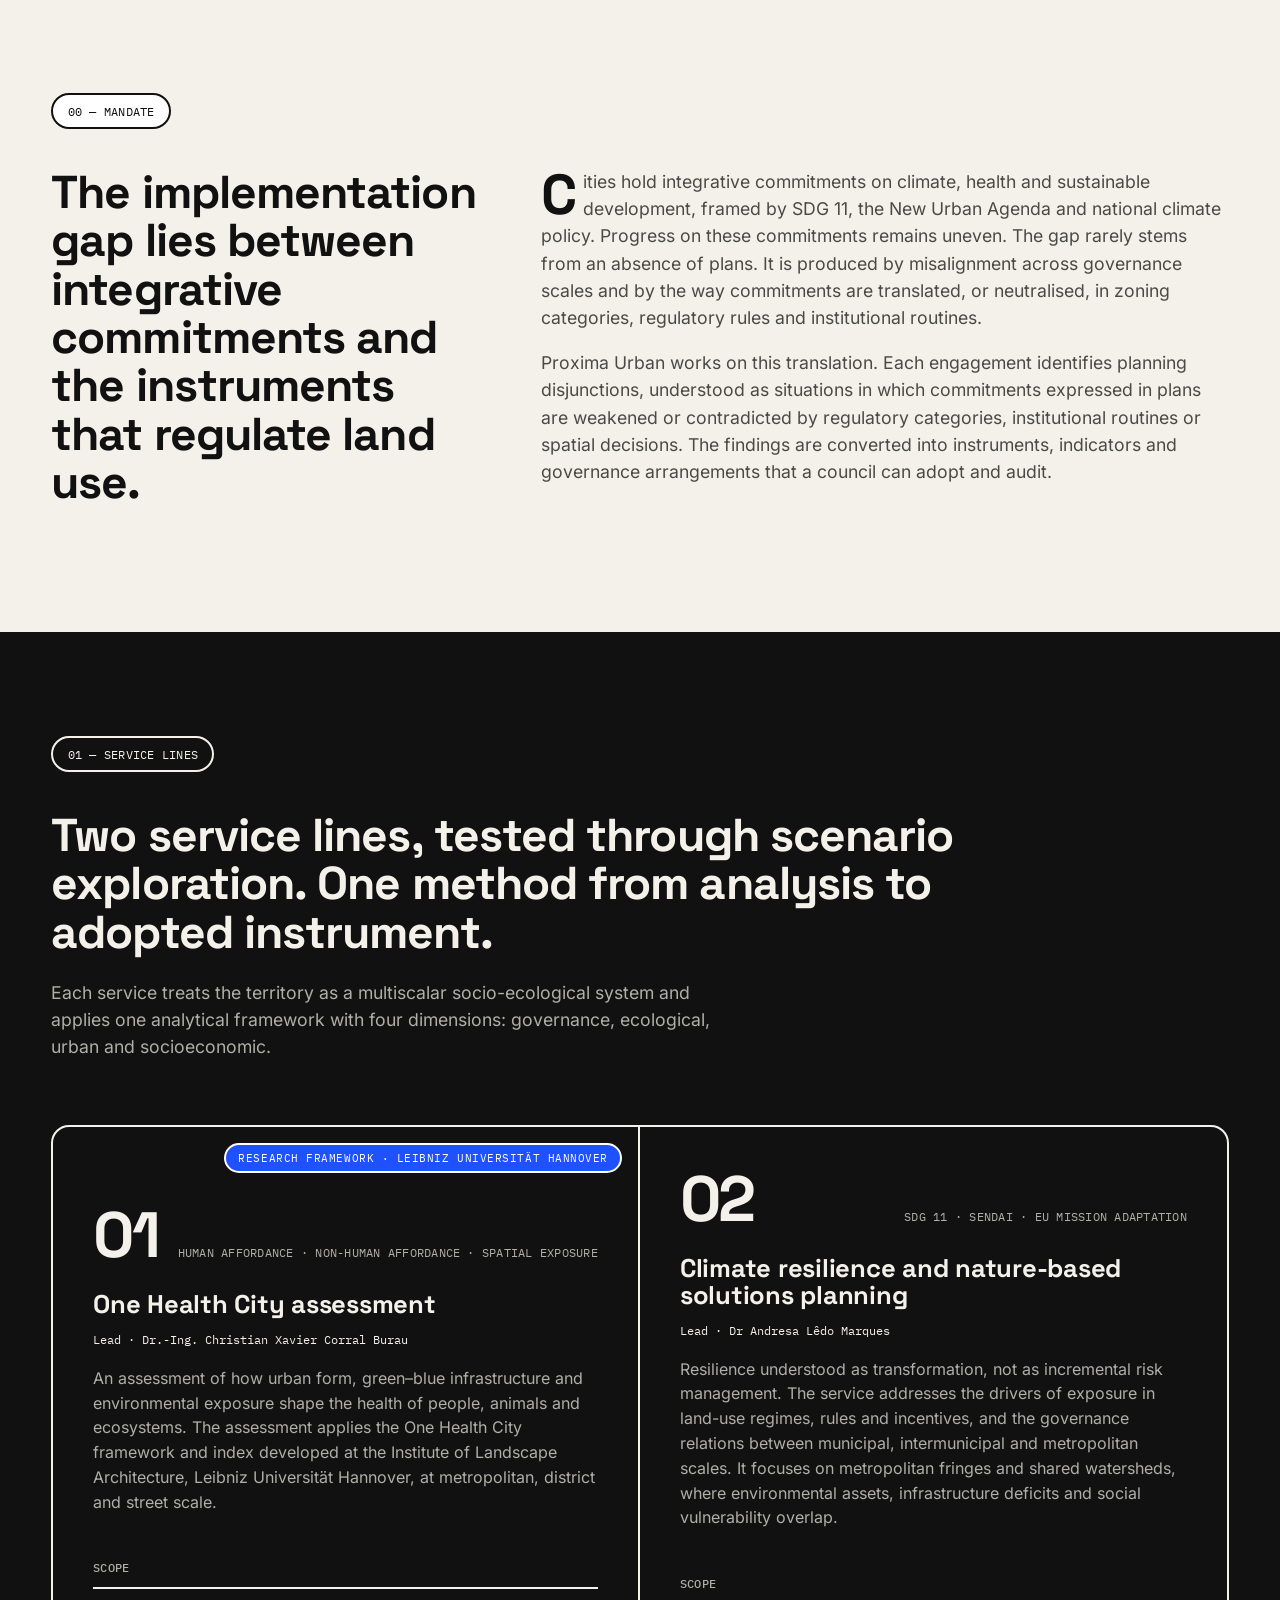
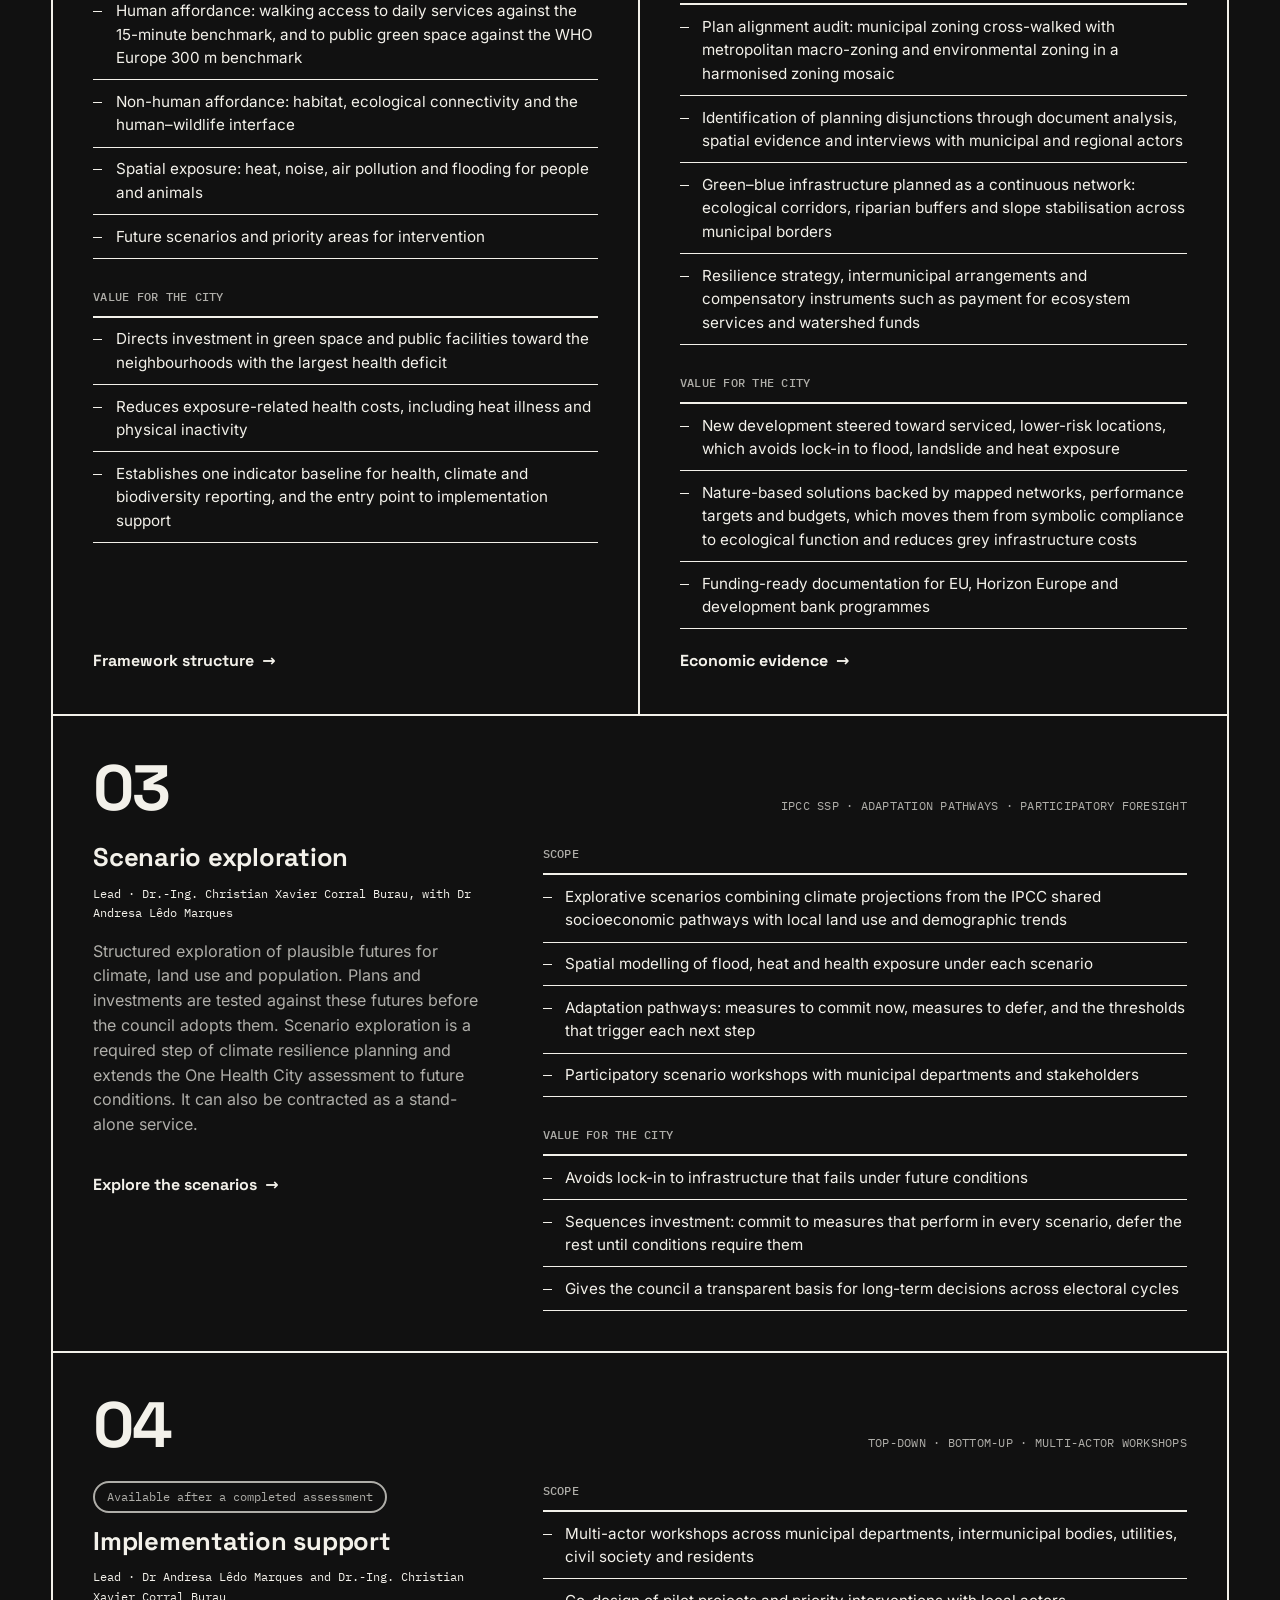
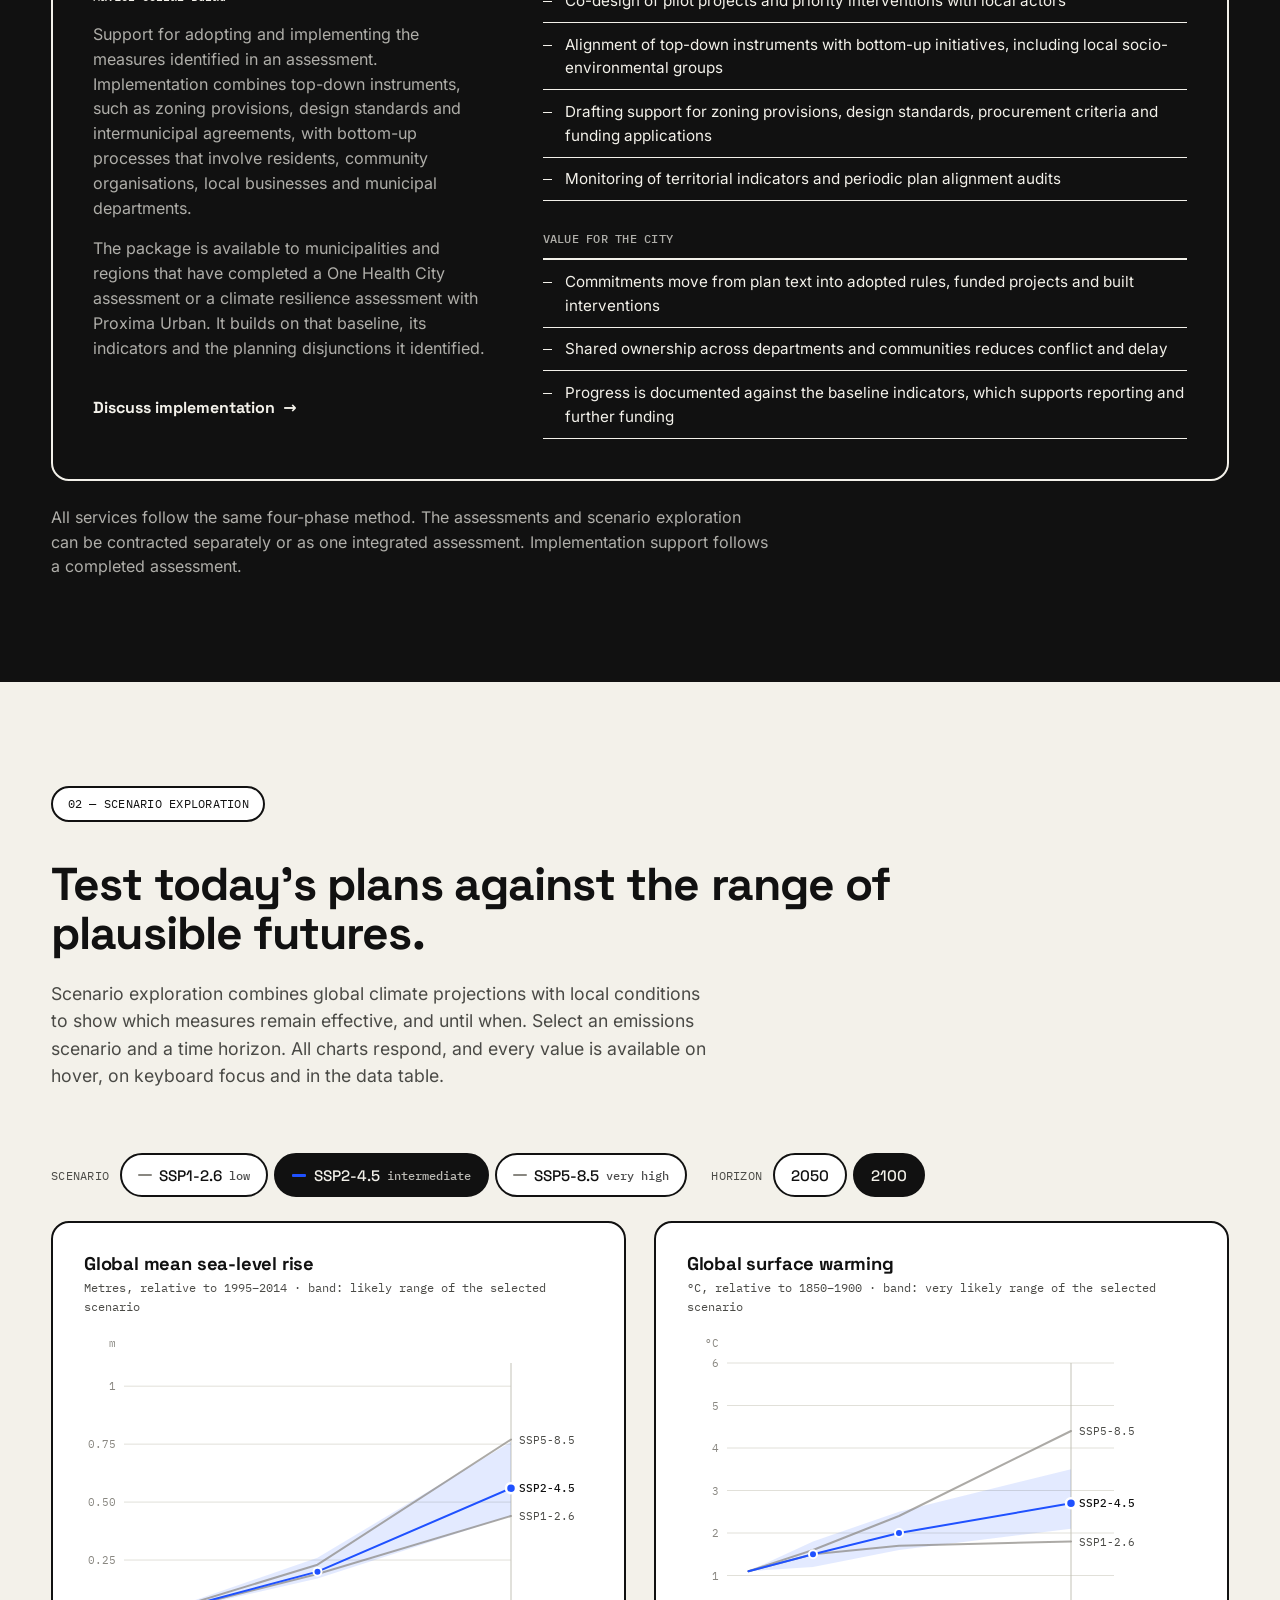
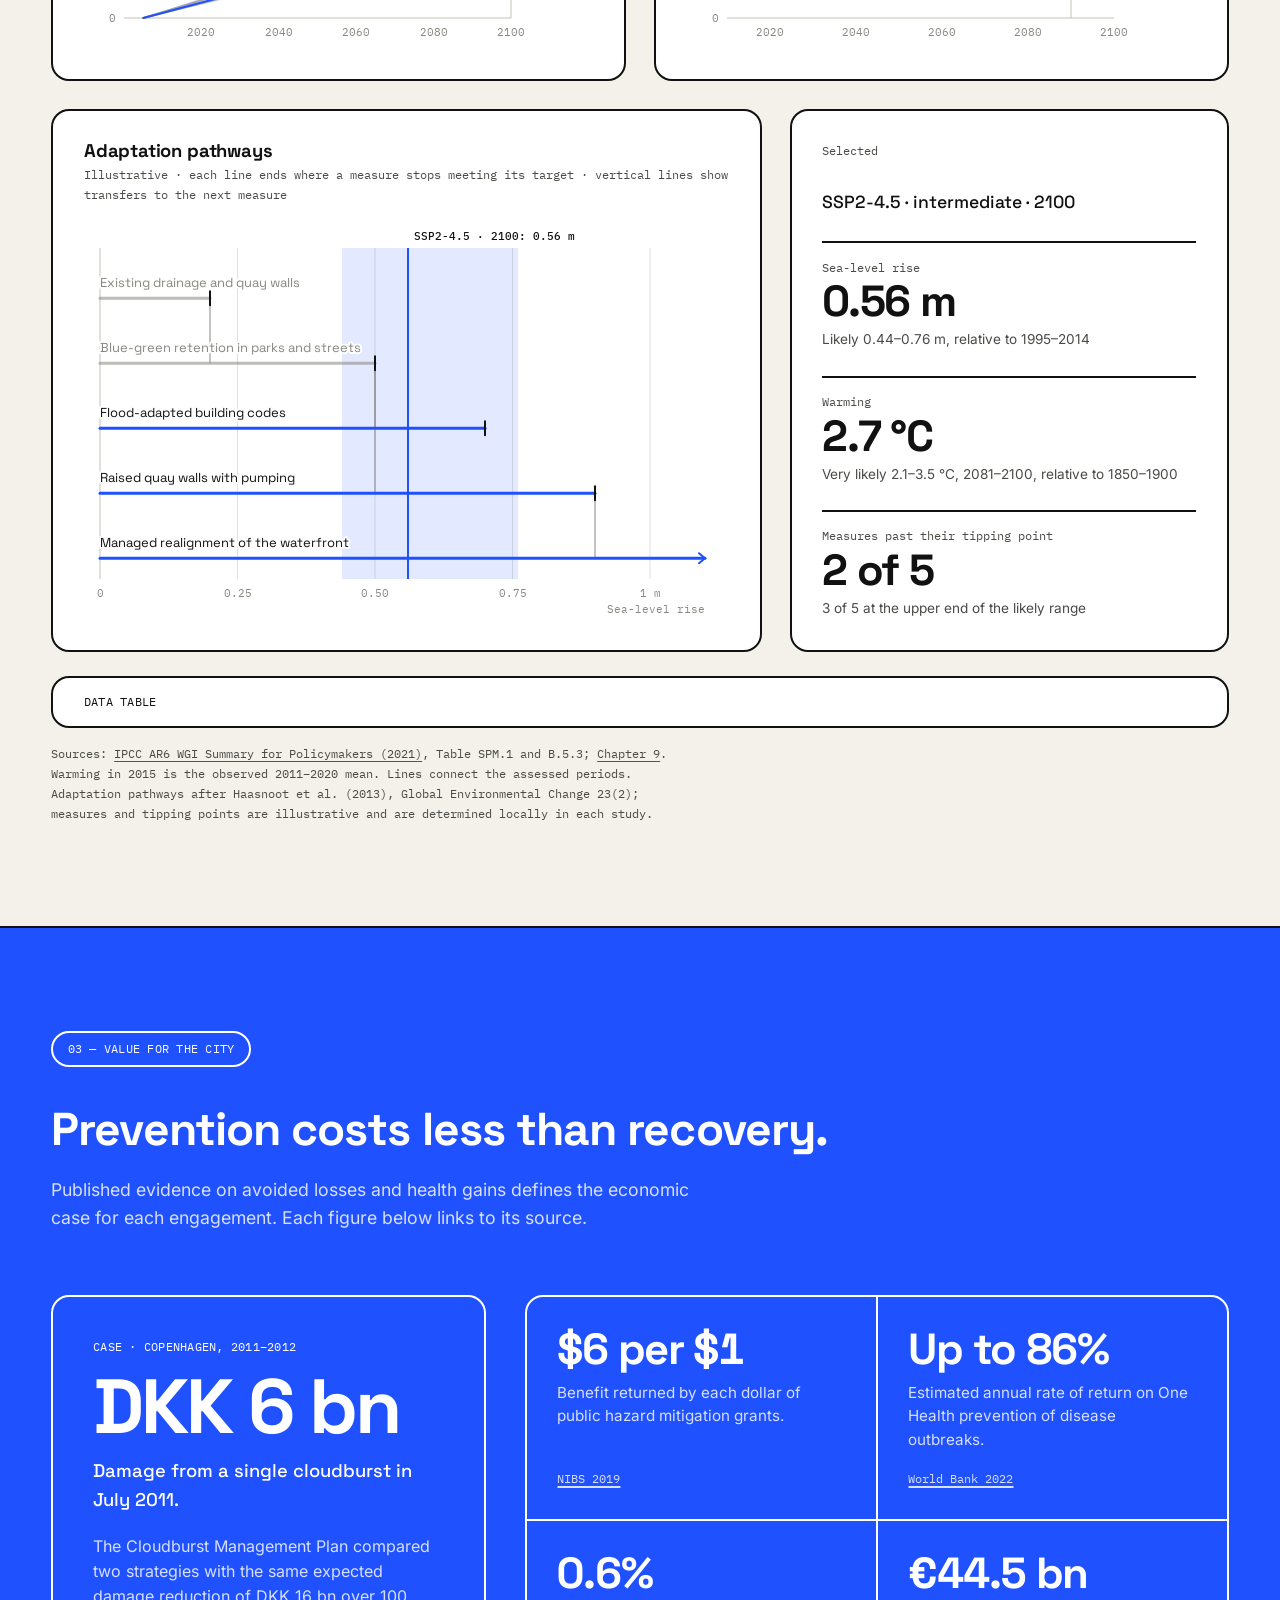
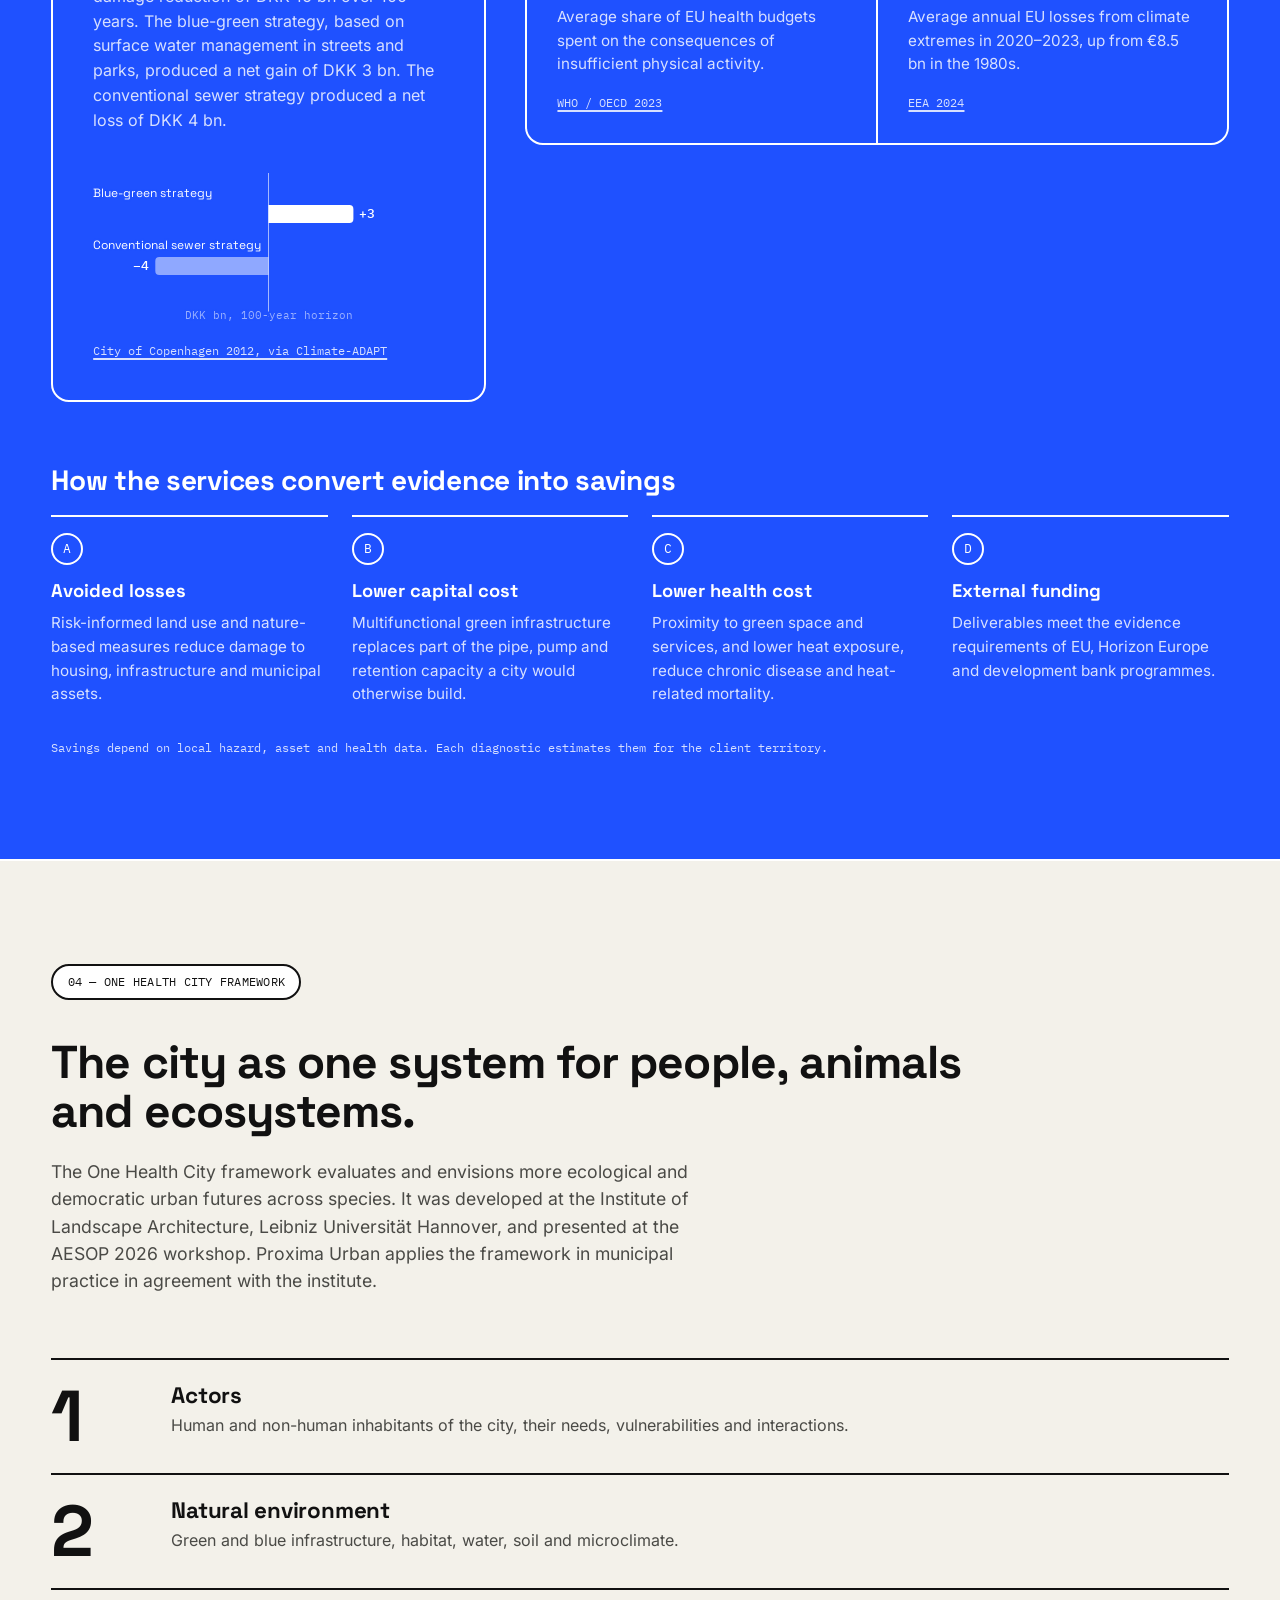
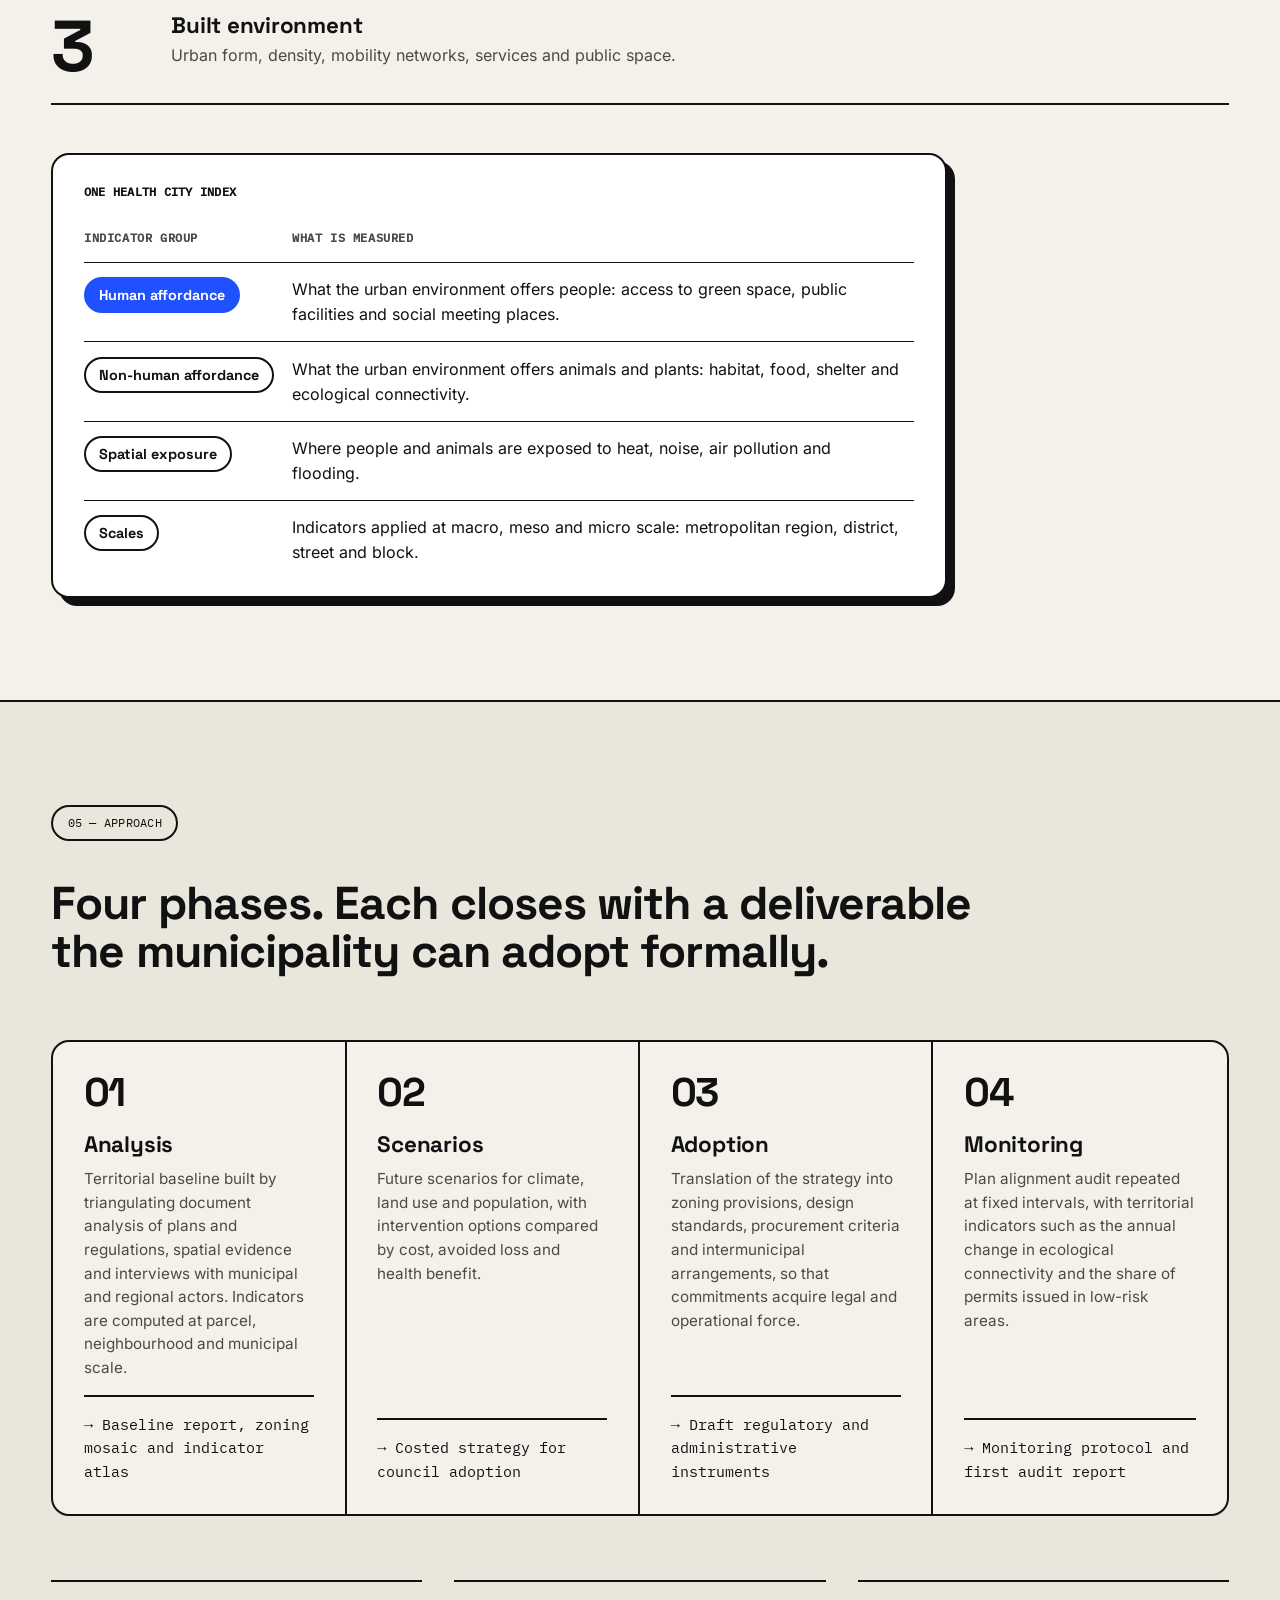
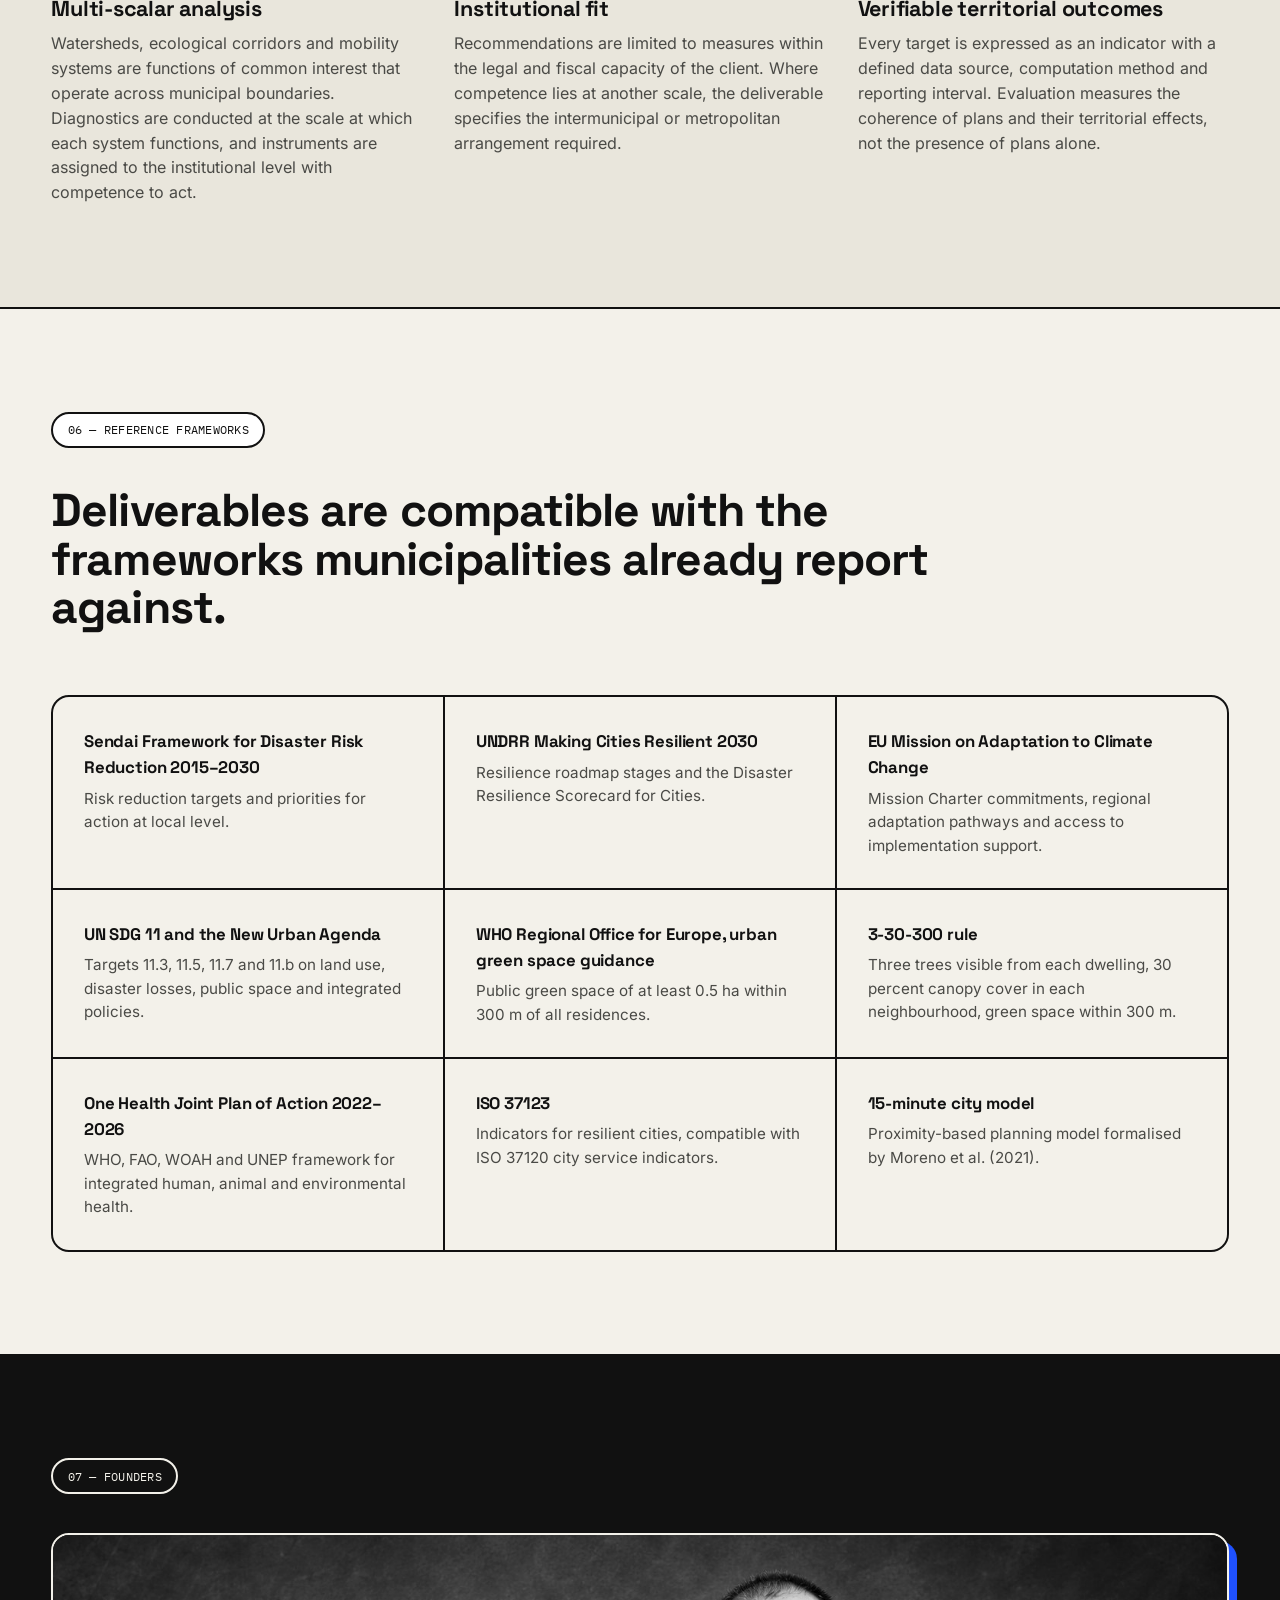
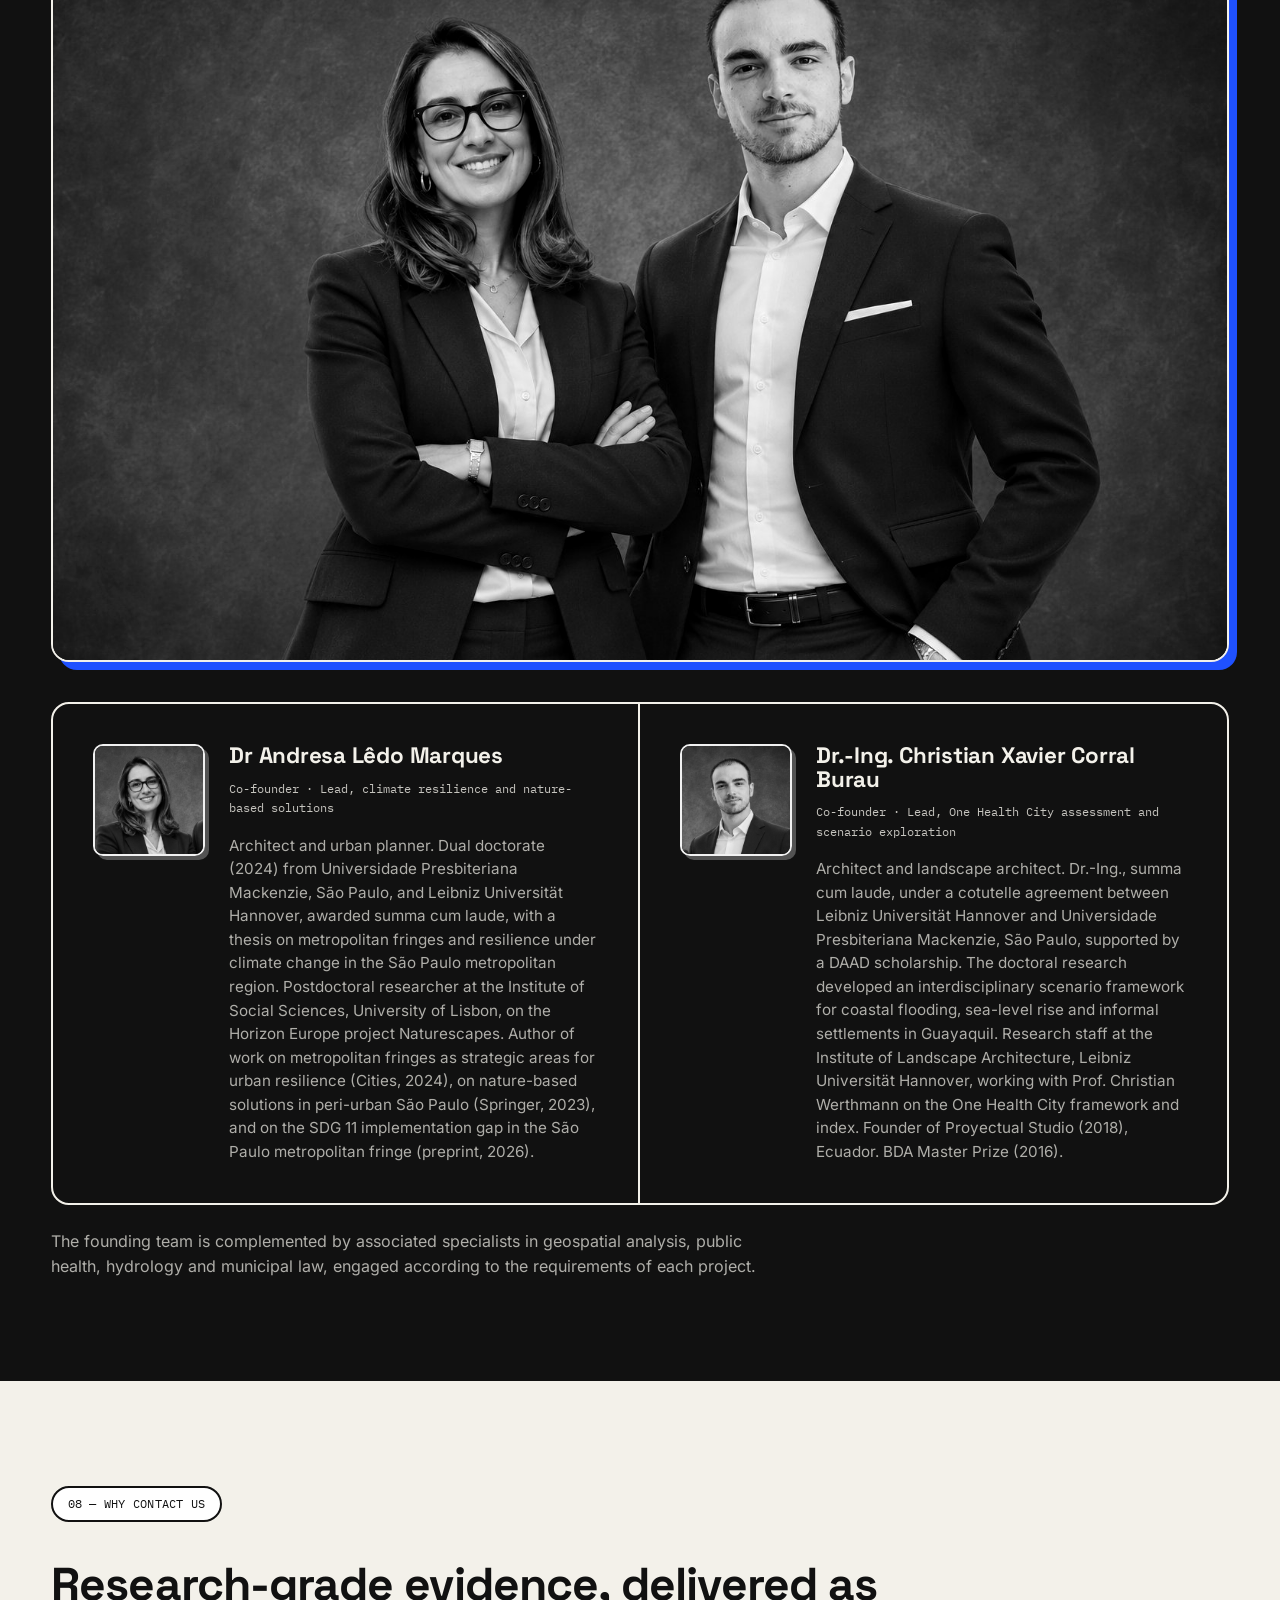
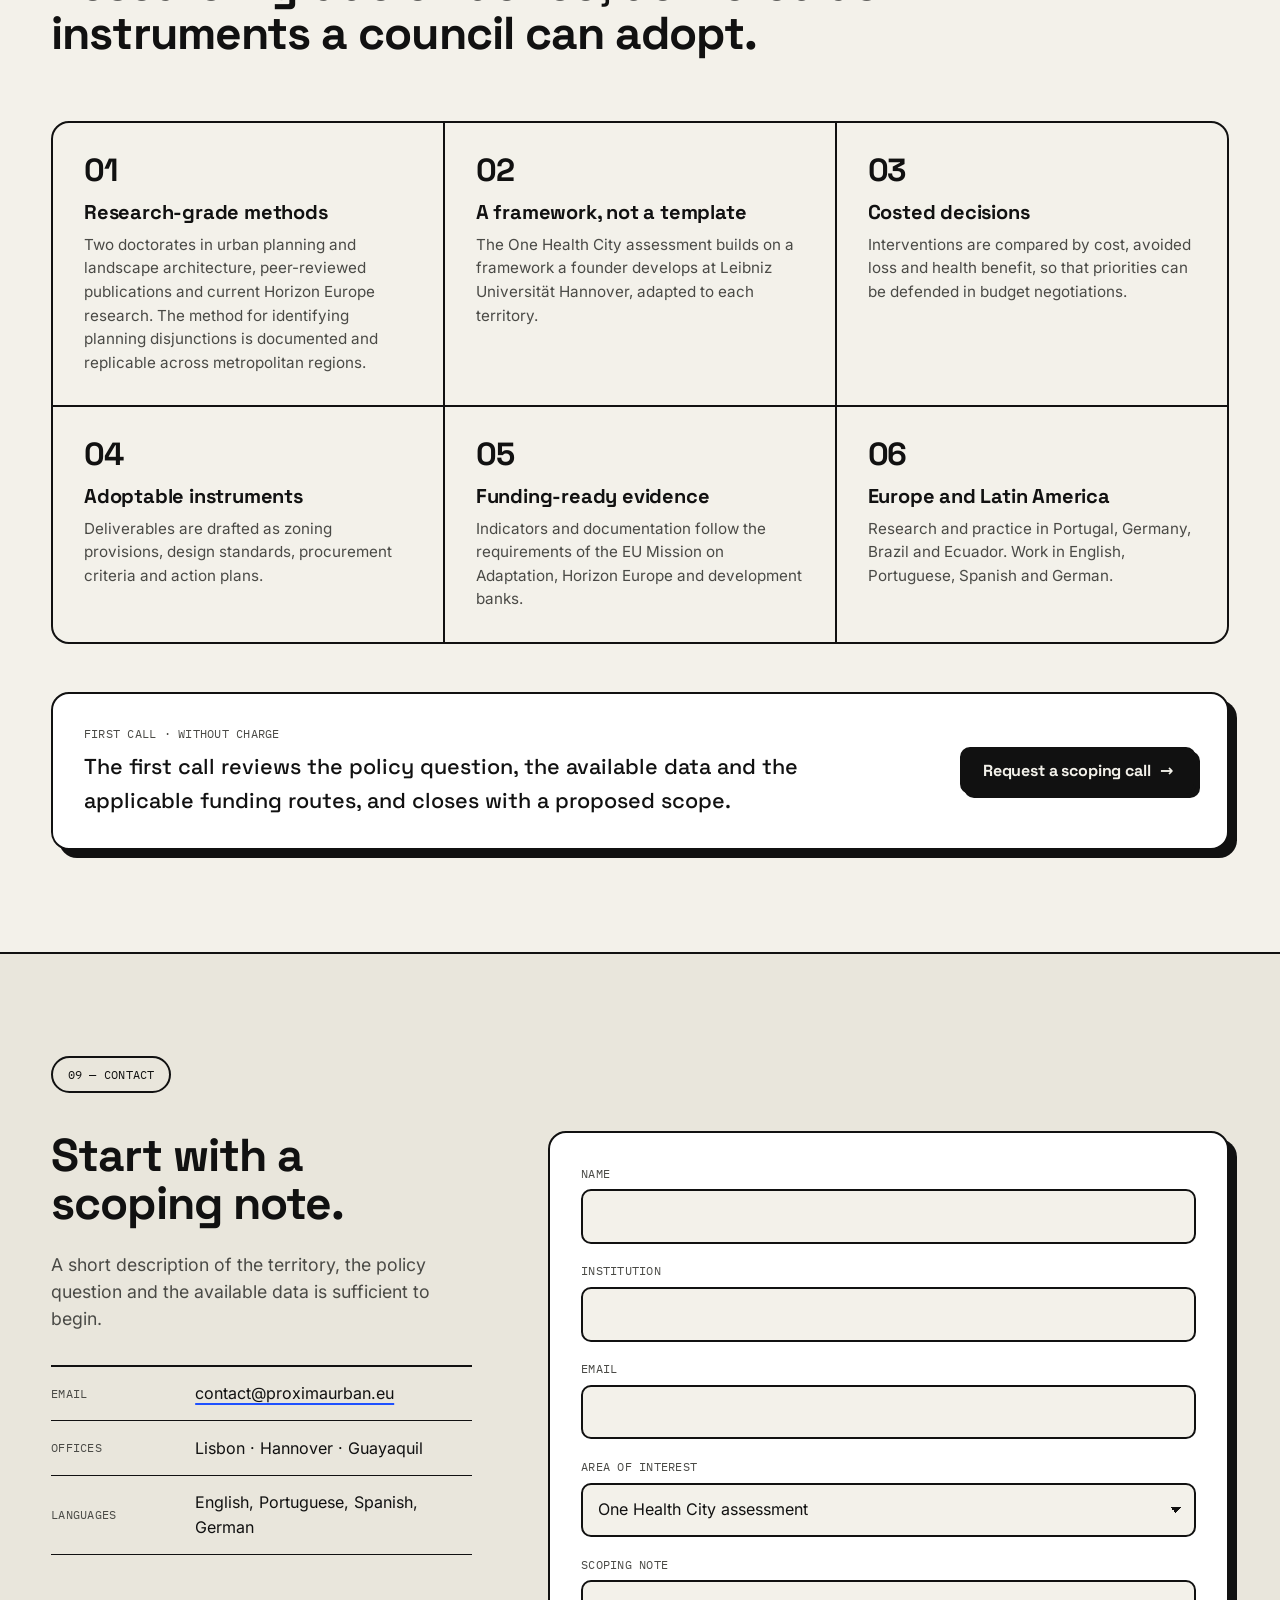
==== commit 0e023e2e: "Add implementation support package; relabel One Health City index Implementation support (service 04" ====
--- a/index.html
+++ b/index.html
@@ -4,7 +4,7 @@
   <meta charset="utf-8">
   <meta name="viewport" content="width=device-width, initial-scale=1, viewport-fit=cover">
   <title>Proxima Urban · One Health City and climate resilience advisory</title>
-  <meta name="description" content="Proxima Urban advises municipalities and regional governments on One Health City assessment, climate resilience and nature-based solutions planning, and scenario exploration.">
+  <meta name="description" content="Proxima Urban advises municipalities and regional governments on One Health City assessment, climate resilience and nature-based solutions planning, scenario exploration, and implementation support.">
   <meta name="color-scheme" content="light dark">
   <meta name="theme-color" content="#f3f1ea" media="(prefers-color-scheme: light)">
   <meta name="theme-color" content="#0f0f0e" media="(prefers-color-scheme: dark)">
@@ -12,7 +12,7 @@
   <meta property="og:type" content="website">
   <meta property="og:site_name" content="Proxima Urban">
   <meta property="og:title" content="Proxima Urban · One Health City and climate resilience advisory">
-  <meta property="og:description" content="Proxima Urban advises municipalities and regional governments on One Health City assessment, climate resilience and nature-based solutions planning, and scenario exploration.">
+  <meta property="og:description" content="Proxima Urban advises municipalities and regional governments on One Health City assessment, climate resilience and nature-based solutions planning, scenario exploration, and implementation support.">
   <meta property="og:url" content="https://chrixco.github.io/urban-consulting/">
   <meta property="og:image" content="https://chrixco.github.io/urban-consulting/assets/og-image.jpg">
   <meta property="og:image:width" content="1200">
@@ -40,7 +40,7 @@
       {"@type": "Person", "name": "Andresa Lêdo Marques", "honorificPrefix": "Dr"},
       {"@type": "Person", "name": "Christian Xavier Corral Burau", "honorificPrefix": "Dr.-Ing."}
     ],
-    "knowsAbout": ["One Health", "Urban resilience", "Nature-based solutions", "15-minute city", "Urban green space", "Climate adaptation", "Scenario exploration", "Adaptation pathways"]
+    "knowsAbout": ["One Health", "Urban resilience", "Nature-based solutions", "15-minute city", "Urban green space", "Climate adaptation", "Scenario exploration", "Adaptation pathways", "Participatory planning"]
   }
   </script>
 </head>
@@ -89,6 +89,7 @@
             <li><a href="#service-ohc"><span class="mono">01</span><span>One Health City assessment</span><span class="arrow" aria-hidden="true">→</span></a></li>
             <li><a href="#service-resilience"><span class="mono">02</span><span>Climate resilience and nature-based solutions planning</span><span class="arrow" aria-hidden="true">→</span></a></li>
             <li><a href="#scenarios"><span class="mono">03</span><span>Scenario exploration</span><span class="arrow" aria-hidden="true">→</span></a></li>
+            <li><a href="#service-implementation"><span class="mono">04</span><span>Implementation support</span><span class="arrow" aria-hidden="true">→</span></a></li>
           </ul>
           <div class="hero-actions" data-reveal style="--i:6">
             <a class="button button-primary" href="#contact">Request a scoping call <span aria-hidden="true">→</span></a>
@@ -99,7 +100,7 @@
         <figure class="hero-figure box shadow" aria-labelledby="hero-fig-caption" data-tip-host data-reveal style="--i:2">
           <div class="hero-panel">
             <p class="hero-panel-head mono"><span>01</span> One Health City index</p>
-            <svg viewBox="0 0 380 150" role="img" aria-label="Concentric proximity rings beside three indicator bars for proximity, exposure and biodiversity">
+            <svg viewBox="0 0 380 150" role="img" aria-label="Concentric proximity rings beside three indicator bars for human affordance, non-human affordance and spatial exposure">
               <g>
                 <circle class="ring ring-3" cx="72" cy="75" r="64" fill="var(--fig-ring-3)" stroke="var(--ink)" stroke-width="1.5" stroke-dasharray="3 5"/>
                 <circle class="ring ring-2" cx="72" cy="75" r="42" fill="var(--fig-ring-2)" stroke="var(--ink)" stroke-width="1.5" stroke-dasharray="3 5"/>
@@ -110,17 +111,17 @@
                 <rect class="plot" x="34" y="98" width="12" height="12" rx="3" fill="var(--ink)"/>
               </g>
               <g class="mono-svg" fill="var(--ink)">
-                <text x="168" y="30">PROXIMITY</text>
-                <text x="168" y="76">EXPOSURE</text>
-                <text x="168" y="122">BIODIVERSITY</text>
+                <text x="168" y="30">HUMAN AFFORDANCE</text>
+                <text x="168" y="76">NON-HUMAN AFFORDANCE</text>
+                <text x="168" y="122">SPATIAL EXPOSURE</text>
               </g>
               <g>
                 <rect x="168" y="38" width="196" height="12" rx="6" fill="var(--fig-ring-2)" stroke="var(--ink)" stroke-width="1.5"/>
-                <rect class="bar" data-tip-title="Proximity" data-tip="Access to green space, public facilities and social meeting places. Bar length illustrative." x="168" y="38" width="150" height="12" rx="6" fill="var(--accent)" stroke="var(--ink)" stroke-width="1.5"/>
+                <rect class="bar" data-tip-title="Human affordance" data-tip="What the urban environment offers people: access to green space, public facilities and social meeting places. Bar length illustrative." x="168" y="38" width="150" height="12" rx="6" fill="var(--accent)" stroke="var(--ink)" stroke-width="1.5"/>
                 <rect x="168" y="84" width="196" height="12" rx="6" fill="var(--fig-ring-2)" stroke="var(--ink)" stroke-width="1.5"/>
-                <rect class="bar bar-2" data-tip-title="Exposure" data-tip="Heat, noise and air pollution affecting people and animals. Bar length illustrative." x="168" y="84" width="96" height="12" rx="6" fill="var(--ink)"/>
+                <rect class="bar bar-2" data-tip-title="Non-human affordance" data-tip="What the urban environment offers animals and plants: habitat, food, shelter and ecological connectivity. Bar length illustrative." x="168" y="84" width="96" height="12" rx="6" fill="var(--ink)"/>
                 <rect x="168" y="130" width="196" height="12" rx="6" fill="var(--fig-ring-2)" stroke="var(--ink)" stroke-width="1.5"/>
-                <rect class="bar bar-3" data-tip-title="Biodiversity" data-tip="Habitat quality and ecological connectivity. Bar length illustrative." x="168" y="130" width="124" height="12" rx="6" fill="var(--accent)" stroke="var(--ink)" stroke-width="1.5"/>
+                <rect class="bar bar-3" data-tip-title="Spatial exposure" data-tip="Where people and animals are exposed to heat, noise, air pollution and flooding. Bar length illustrative." x="168" y="130" width="124" height="12" rx="6" fill="var(--accent)" stroke="var(--ink)" stroke-width="1.5"/>
               </g>
             </svg>
           </div>
@@ -169,13 +170,13 @@
         <span>One Health City</span><span class="sep">●</span>
         <span>Climate resilience</span><span class="sep">●</span>
         <span>Nature-based solutions</span><span class="sep">●</span>
-        <span>Proximity and green access</span><span class="sep">●</span>
+        <span>Human and non-human affordance</span><span class="sep">●</span>
         <span>Heat and flood risk</span><span class="sep">●</span>
         <span>Scenario exploration</span><span class="sep">●</span>
         <span>One Health City</span><span class="sep">●</span>
         <span>Climate resilience</span><span class="sep">●</span>
         <span>Nature-based solutions</span><span class="sep">●</span>
-        <span>Proximity and green access</span><span class="sep">●</span>
+        <span>Human and non-human affordance</span><span class="sep">●</span>
         <span>Heat and flood risk</span><span class="sep">●</span>
         <span>Scenario exploration</span><span class="sep">●</span>
       </div>
@@ -232,22 +233,22 @@
 
       <div class="services-grid has-wide">
         <article id="service-ohc" class="service-card service-card-featured" data-badge="Research framework · Leibniz Universität Hannover" data-reveal style="--i:0">
-          <div class="service-top"><span class="service-index">01</span><span class="service-tag mono">Proximity · Exposure · Biodiversity</span></div>
+          <div class="service-top"><span class="service-index">01</span><span class="service-tag mono">Human affordance · Non-human affordance · Spatial exposure</span></div>
           <h3>One Health City assessment</h3>
           <p class="service-lead mono">Lead · Dr.-Ing. Christian Xavier Corral Burau</p>
           <p>An assessment of how urban form, green–blue infrastructure and environmental exposure shape the health of people, animals and ecosystems. The assessment applies the One Health City framework and index developed at the Institute of Landscape Architecture, Leibniz Universität Hannover, at metropolitan, district and street scale.</p>
           <h4 class="mono">Scope</h4>
           <ul class="service-list">
-            <li>Proximity diagnostics: walking access to daily services against the 15-minute benchmark, and to public green space against the WHO Europe 300 m benchmark</li>
-            <li>Exposure mapping: heat, noise and air pollution by population group</li>
-            <li>Biodiversity, habitat connectivity and the human–wildlife interface</li>
+            <li>Human affordance: walking access to daily services against the 15-minute benchmark, and to public green space against the WHO Europe 300 m benchmark</li>
+            <li>Non-human affordance: habitat, ecological connectivity and the human–wildlife interface</li>
+            <li>Spatial exposure: heat, noise, air pollution and flooding for people and animals</li>
             <li>Future scenarios and priority areas for intervention</li>
           </ul>
           <h4 class="mono">Value for the city</h4>
           <ul class="service-list service-list-value">
             <li>Directs investment in green space and public facilities toward the neighbourhoods with the largest health deficit</li>
             <li>Reduces exposure-related health costs, including heat illness and physical inactivity</li>
-            <li>Establishes one indicator baseline for health, climate and biodiversity reporting</li>
+            <li>Establishes one indicator baseline for health, climate and biodiversity reporting, and the entry point to implementation support</li>
           </ul>
           <a class="text-link" href="#ohc">Framework structure</a>
         </article>
@@ -298,8 +299,38 @@
             </div>
           </div>
         </article>
-      </div>
-      <p class="service-note" data-reveal>All services follow the same four-phase method. They can be contracted separately or as one integrated assessment.</p>
+
+        <article id="service-implementation" class="service-card service-card-wide" data-reveal style="--i:3">
+          <div class="service-top"><span class="service-index">04</span><span class="service-tag mono">Top-down · Bottom-up · Multi-actor workshops</span></div>
+          <div class="service-wide-grid">
+            <div class="service-wide-main">
+              <p class="service-req mono">Available after a completed assessment</p>
+              <h3>Implementation support</h3>
+              <p class="service-lead mono">Lead · Dr Andresa Lêdo Marques and Dr.-Ing. Christian Xavier Corral Burau</p>
+              <p>Support for adopting and implementing the measures identified in an assessment. Implementation combines top-down instruments, such as zoning provisions, design standards and intermunicipal agreements, with bottom-up processes that involve residents, community organisations, local businesses and municipal departments.</p>
+              <p>The package is available to municipalities and regions that have completed a One Health City assessment or a climate resilience assessment with Proxima Urban. It builds on that baseline, its indicators and the planning disjunctions it identified.</p>
+              <a class="text-link" href="#contact">Discuss implementation</a>
+            </div>
+            <div class="service-wide-side">
+              <h4 class="mono">Scope</h4>
+              <ul class="service-list">
+                <li>Multi-actor workshops across municipal departments, intermunicipal bodies, utilities, civil society and residents</li>
+                <li>Co-design of pilot projects and priority interventions with local actors</li>
+                <li>Alignment of top-down instruments with bottom-up initiatives, including local socio-environmental groups</li>
+                <li>Drafting support for zoning provisions, design standards, procurement criteria and funding applications</li>
+                <li>Monitoring of territorial indicators and periodic plan alignment audits</li>
+              </ul>
+              <h4 class="mono">Value for the city</h4>
+              <ul class="service-list service-list-value">
+                <li>Commitments move from plan text into adopted rules, funded projects and built interventions</li>
+                <li>Shared ownership across departments and communities reduces conflict and delay</li>
+                <li>Progress is documented against the baseline indicators, which supports reporting and further funding</li>
+              </ul>
+            </div>
+          </div>
+        </article>
+      </div>
+      <p class="service-note" data-reveal>All services follow the same four-phase method. The assessments and scenario exploration can be contracted separately or as one integrated assessment. Implementation support follows a completed assessment.</p>
     </section>
 
     <!-- Scenario exploration -->
@@ -448,10 +479,10 @@
             <tr><th scope="col">Indicator group</th><th scope="col">What is measured</th></tr>
           </thead>
           <tbody>
-            <tr><td><span class="pill pill-filled">Proximity</span></td><td>Access to green space, public facilities and social meeting places.</td></tr>
-            <tr><td><span class="pill">Exposure</span></td><td>Heat, noise and air pollution affecting people and animals.</td></tr>
-            <tr><td><span class="pill">Biodiversity</span></td><td>Habitat quality and ecological connectivity.</td></tr>
-            <tr><td><span class="pill">Scales</span></td><td>Seven indicators applied at macro, meso and micro scale: metropolitan region, district, street and block.</td></tr>
+            <tr><td><span class="pill pill-filled">Human affordance</span></td><td>What the urban environment offers people: access to green space, public facilities and social meeting places.</td></tr>
+            <tr><td><span class="pill">Non-human affordance</span></td><td>What the urban environment offers animals and plants: habitat, food, shelter and ecological connectivity.</td></tr>
+            <tr><td><span class="pill">Spatial exposure</span></td><td>Where people and animals are exposed to heat, noise, air pollution and flooding.</td></tr>
+            <tr><td><span class="pill">Scales</span></td><td>Indicators applied at macro, meso and micro scale: metropolitan region, district, street and block.</td></tr>
           </tbody>
         </table>
       </div>
@@ -607,6 +638,7 @@
               <option>One Health City assessment</option>
               <option>Climate resilience and nature-based solutions planning</option>
               <option>Scenario exploration</option>
+              <option>Implementation support (after an assessment)</option>
               <option>Integrated assessment (all services)</option>
               <option>Other</option>
             </select>
--- a/styles.css
+++ b/styles.css
@@ -295,6 +295,8 @@
 .service-list-value li::before { content: "+"; }
 .services-grid.has-wide .service-card { border-bottom: var(--bw) solid var(--line); }
 .services-grid.has-wide .service-card-wide { grid-column: 1 / -1; border-right: 0; border-bottom: 0; }
+.services-grid.has-wide .service-card-wide:not(:last-child) { border-bottom: var(--bw) solid var(--line); }
+.service-req { display: inline-block; margin: 0 0 .9rem; padding: .3rem .75rem; border: var(--bw) solid currentColor; border-radius: var(--radius-pill); text-transform: none; letter-spacing: 0; font-size: .75rem; }
 .service-wide-grid { display: grid; grid-template-columns: minmax(0, 1fr) minmax(0, 1.618fr); gap: clamp(1.5rem, 4vw, 3.5rem); }
 .service-wide-main > p { color: var(--ink-2); }
 .service-wide-side h4:first-child { margin-top: 0; }
@@ -330,11 +332,11 @@
 .ohc-levels table { width: 100%; border-collapse: collapse; }
 .ohc-levels th, .ohc-levels td { text-align: left; padding: .9rem .75rem .9rem 0; border-bottom: 1px solid var(--line); vertical-align: top; }
 .ohc-levels th { font-family: var(--font-mono); font-size: .75rem; text-transform: uppercase; letter-spacing: .05em; color: var(--ink-2); }
-.ohc-levels td:first-child { width: 10rem; white-space: nowrap; }
+.ohc-levels td:first-child { width: 13rem; white-space: nowrap; }
 .ohc-levels tr:last-child td { border-bottom: 0; padding-bottom: 0; }
 .pill { display: inline-block; padding: .3rem .8rem; border: var(--bw) solid var(--line); border-radius: var(--radius-pill); font-family: var(--font-display); font-weight: 700; font-size: .9rem; }
 .pill-filled { background: var(--accent); color: var(--accent-ink); border-color: var(--accent); }
-@media (max-width: 600px) { .ohc-domain { grid-template-columns: minmax(0, 1fr); gap: .5rem; } .ohc-levels td:first-child { width: auto; } }
+@media (max-width: 600px) { .ohc-domain { grid-template-columns: minmax(0, 1fr); gap: .5rem; } .ohc-levels thead { display: none; } .ohc-levels table, .ohc-levels tbody, .ohc-levels tr, .ohc-levels td { display: block; width: auto !important; } .ohc-levels tr { padding: .9rem 0; border-bottom: 1px solid var(--line); } .ohc-levels tr:last-child { border-bottom: 0; padding-bottom: 0; } .ohc-levels td { border: 0; padding: 0; } .ohc-levels td:first-child { margin-bottom: .5rem; } }
 
 /* Approach */
 .phases { list-style: none; margin: 0 0 clamp(2rem, 5vw, 4rem); padding: 0; display: grid; grid-template-columns: repeat(4, minmax(0, 1fr)); border: var(--bw) solid var(--line); border-radius: var(--radius); overflow: hidden; background: var(--bg); }
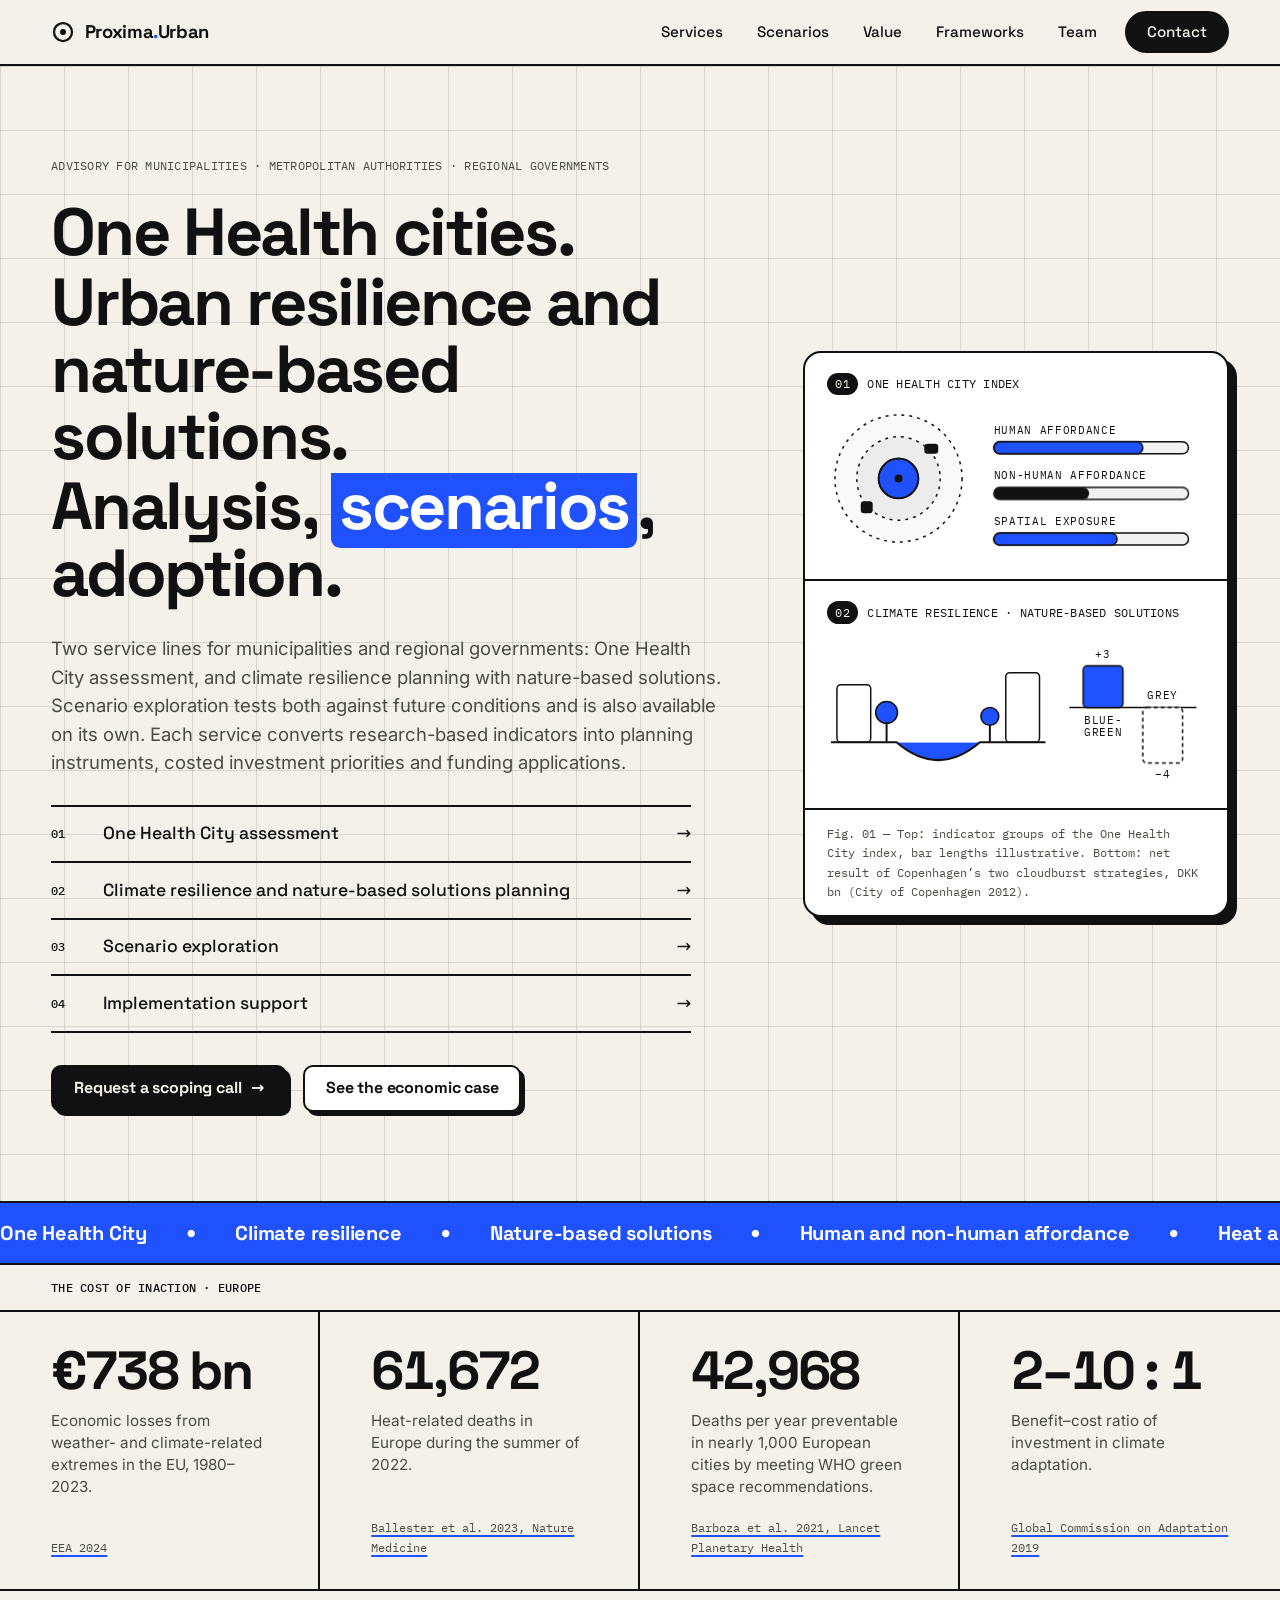
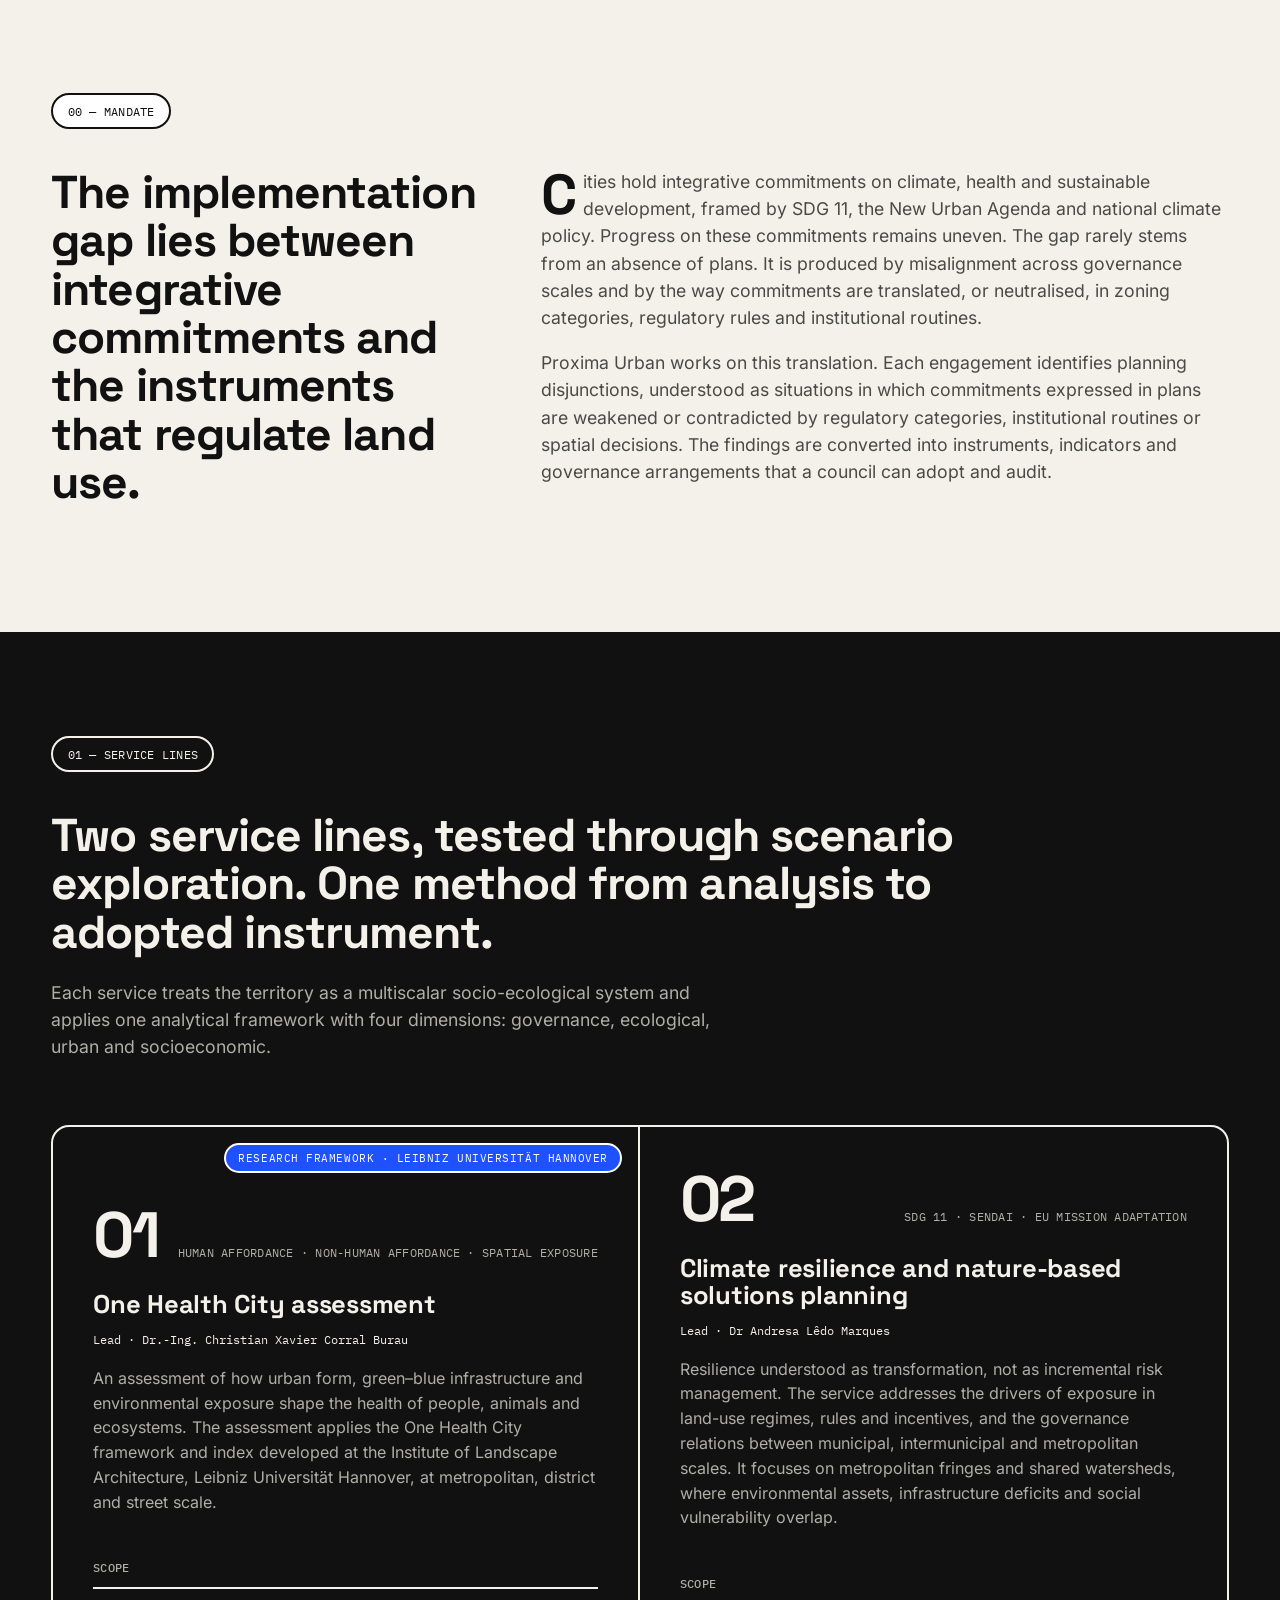
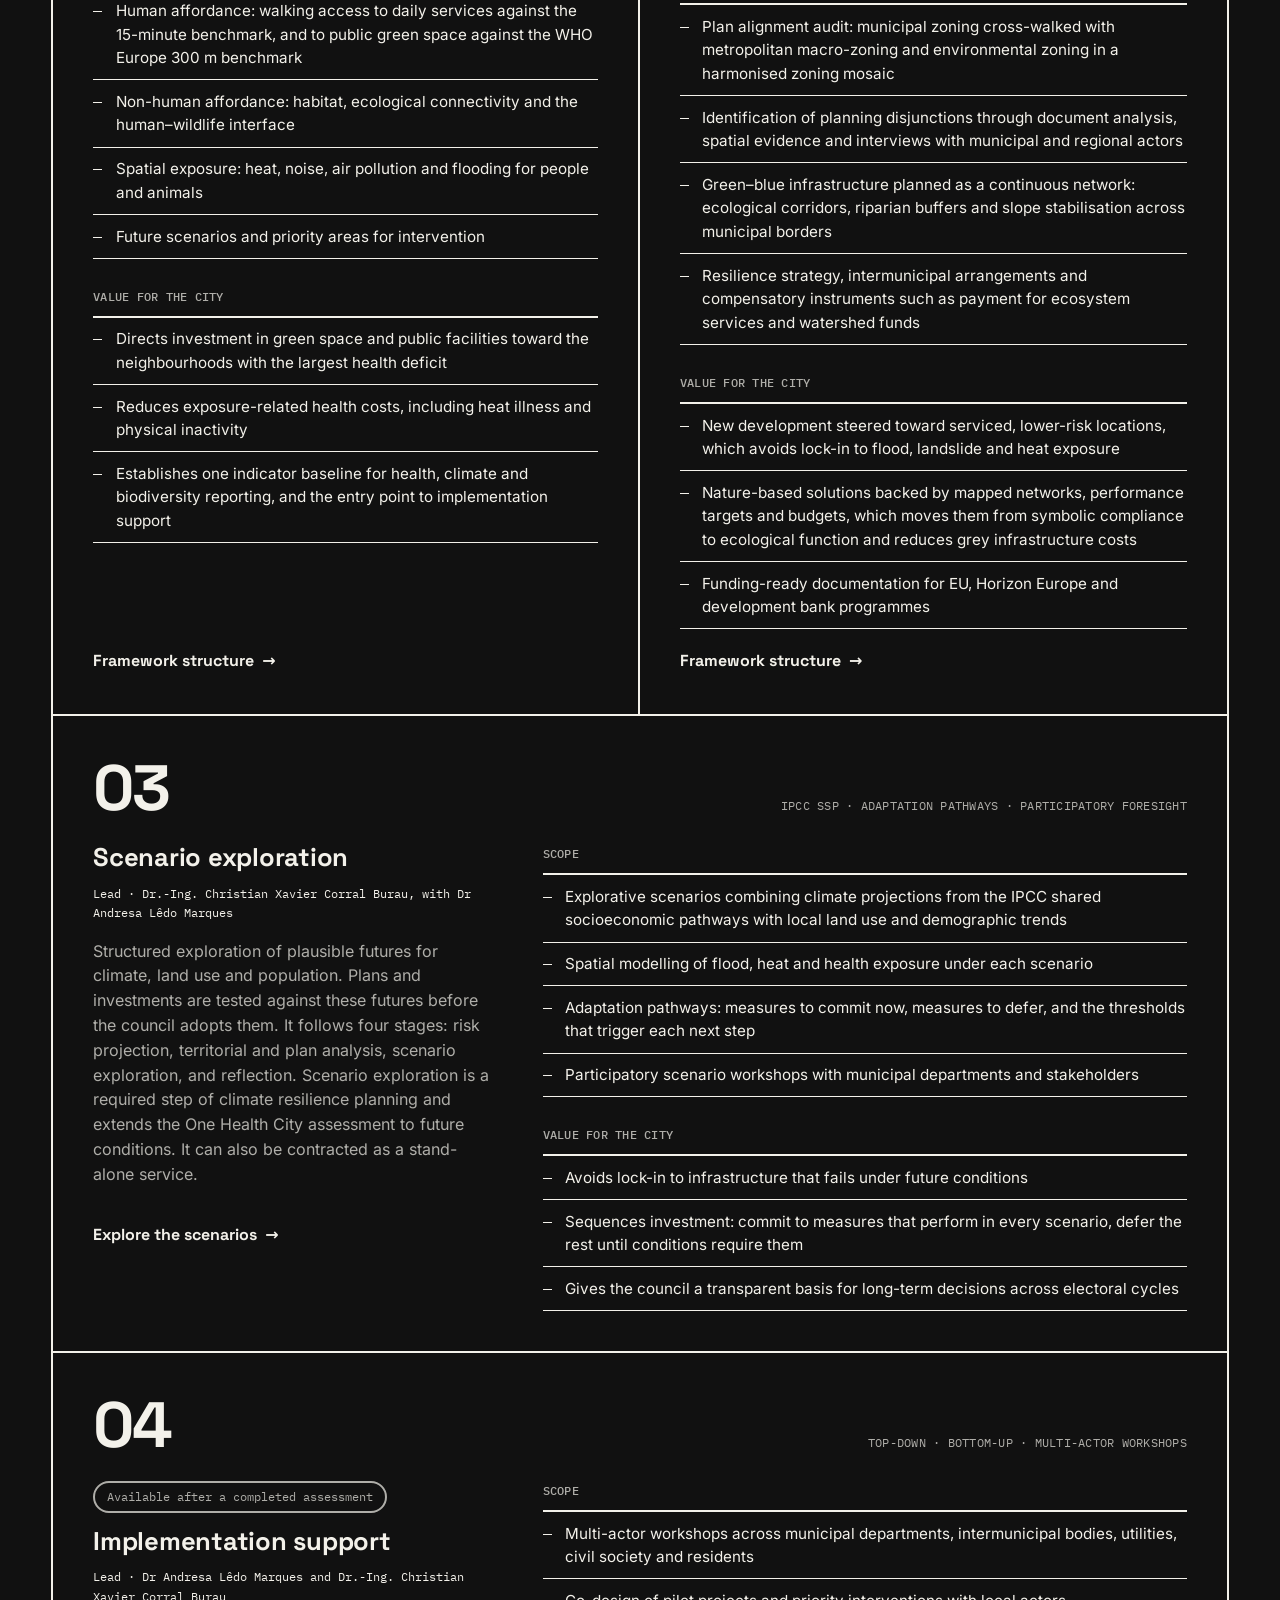
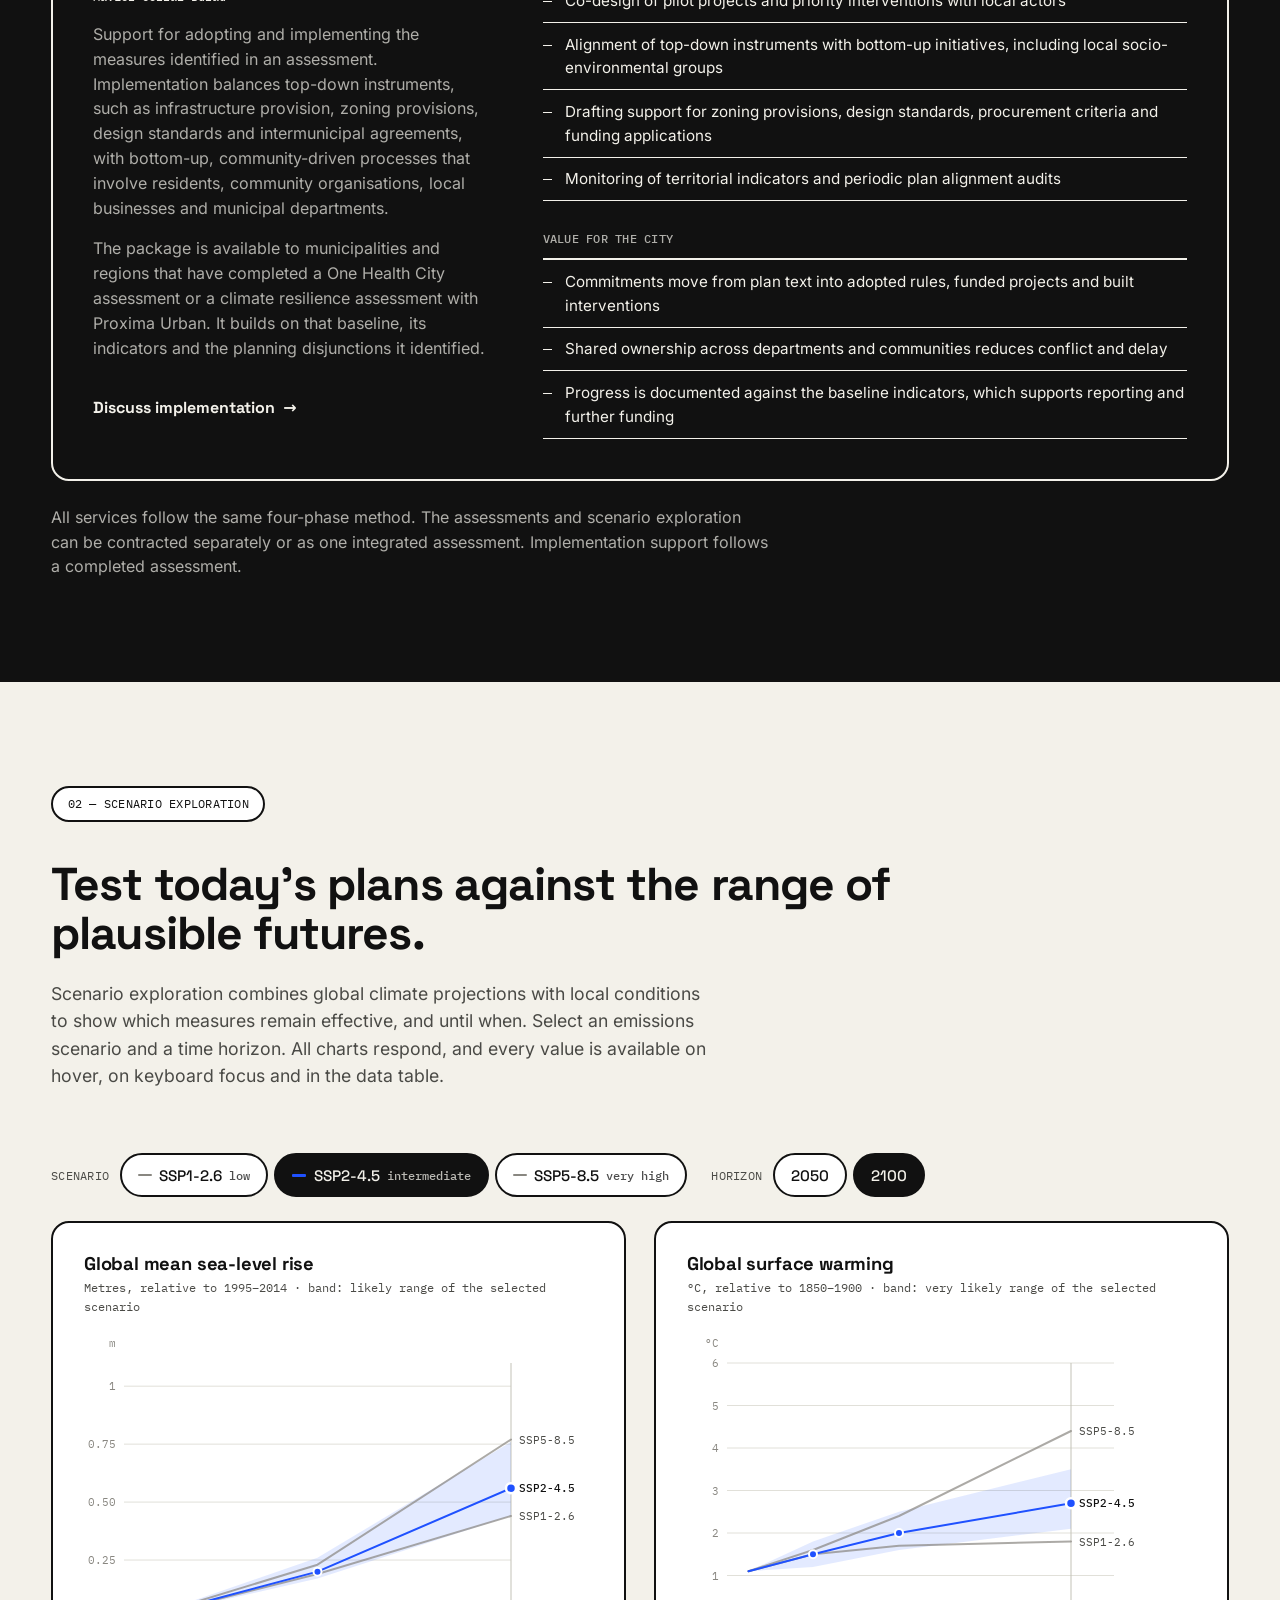
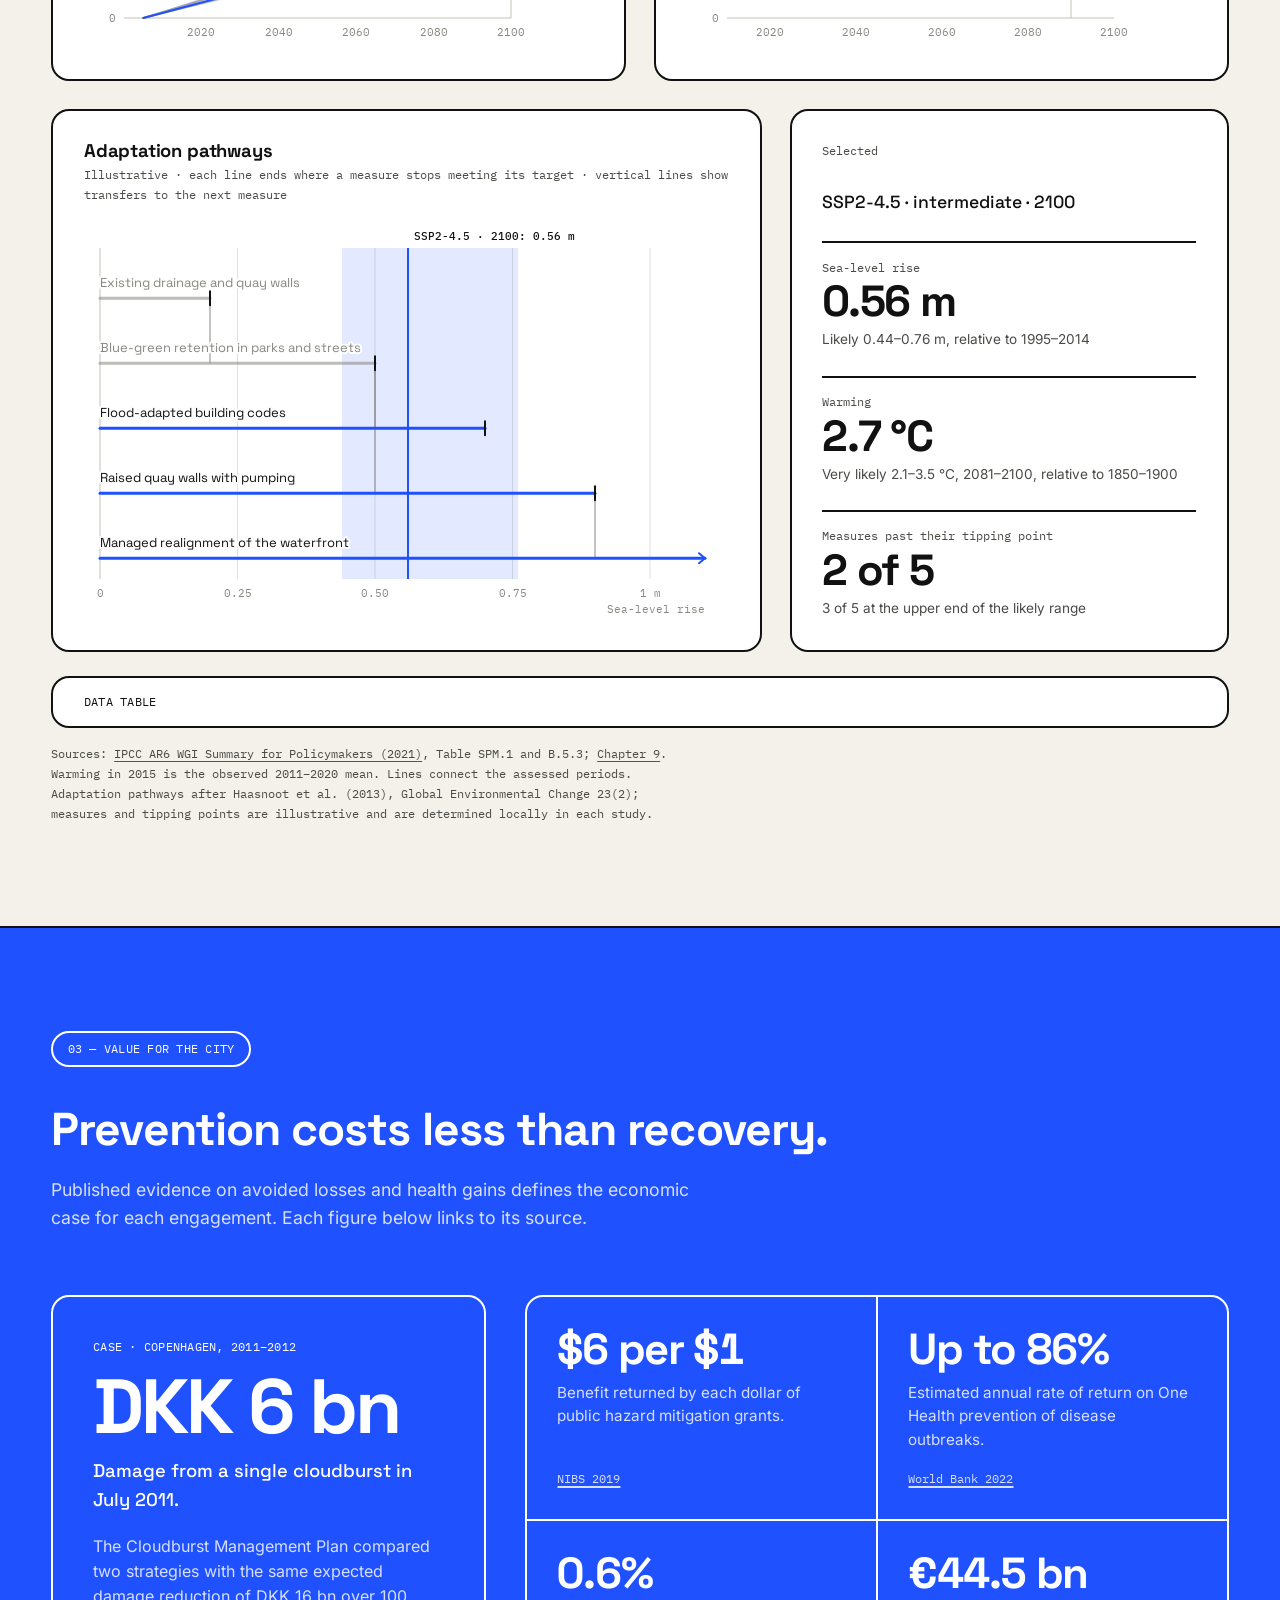
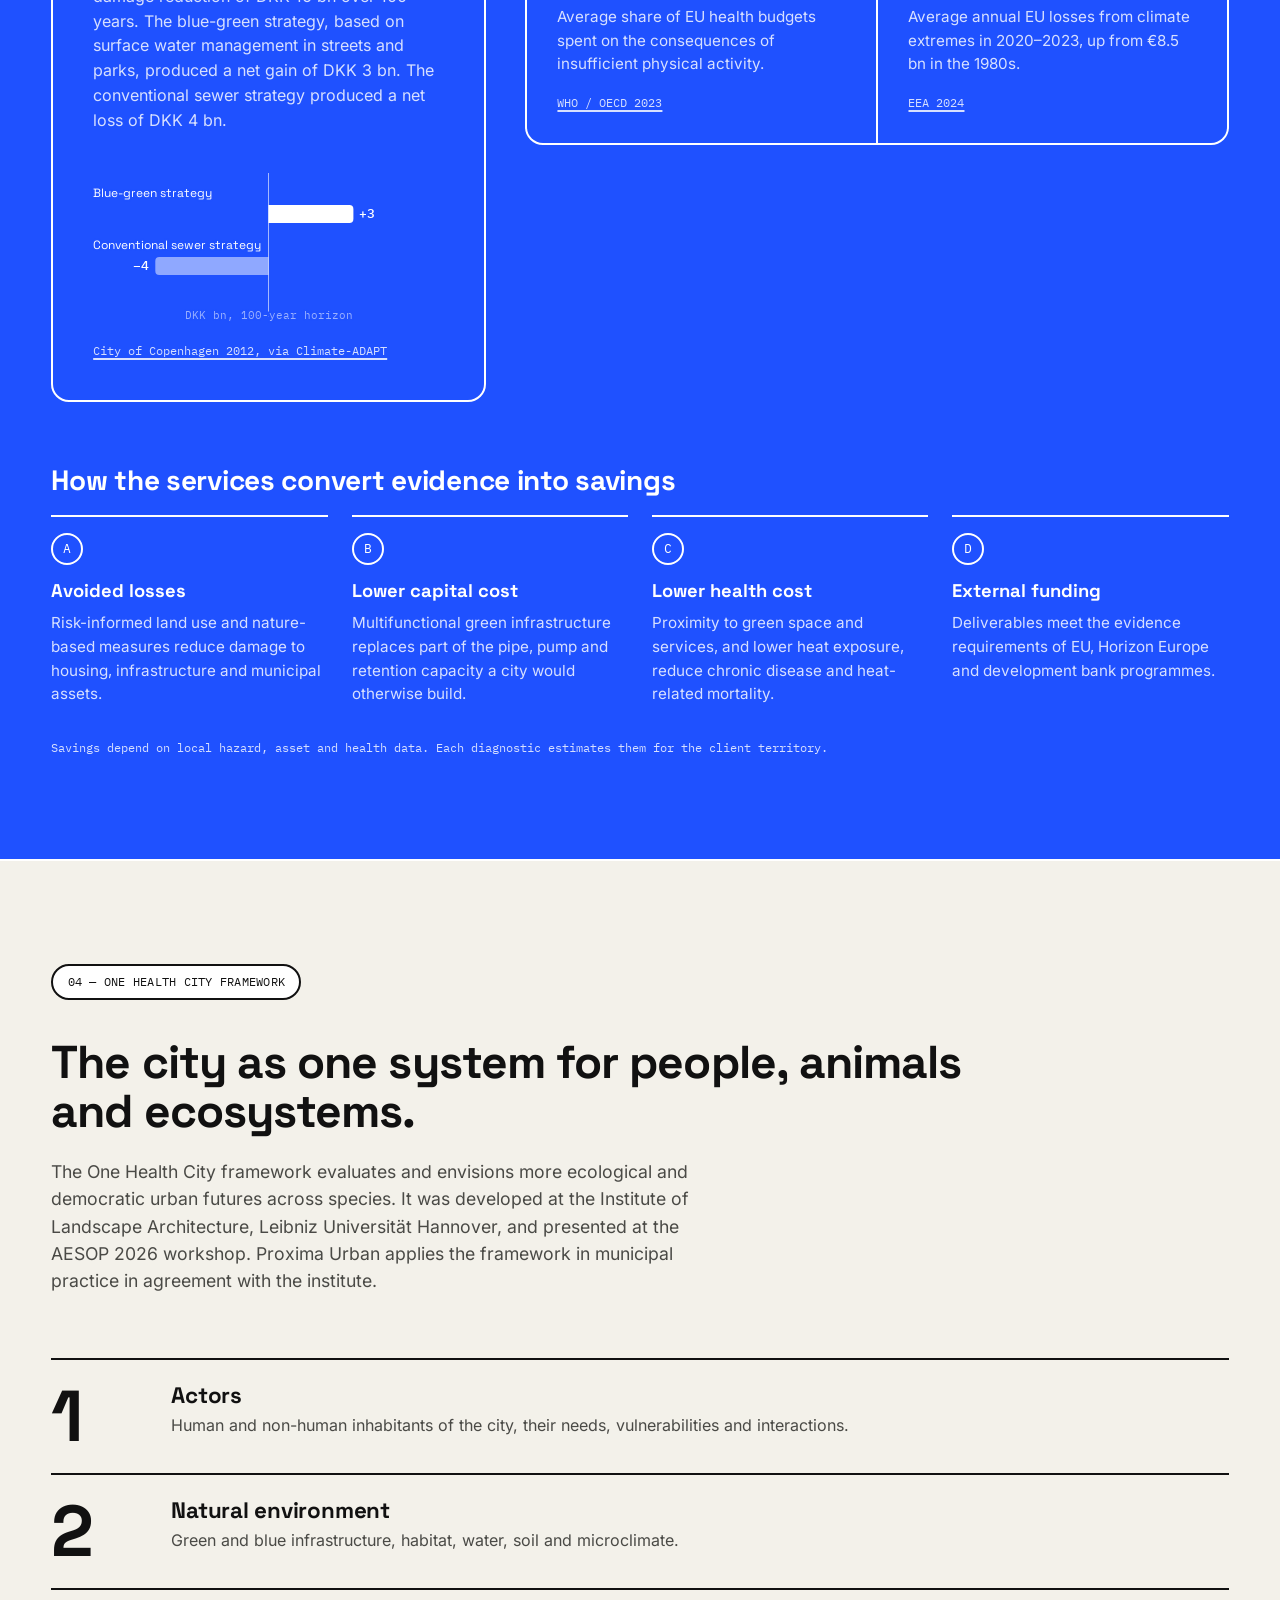
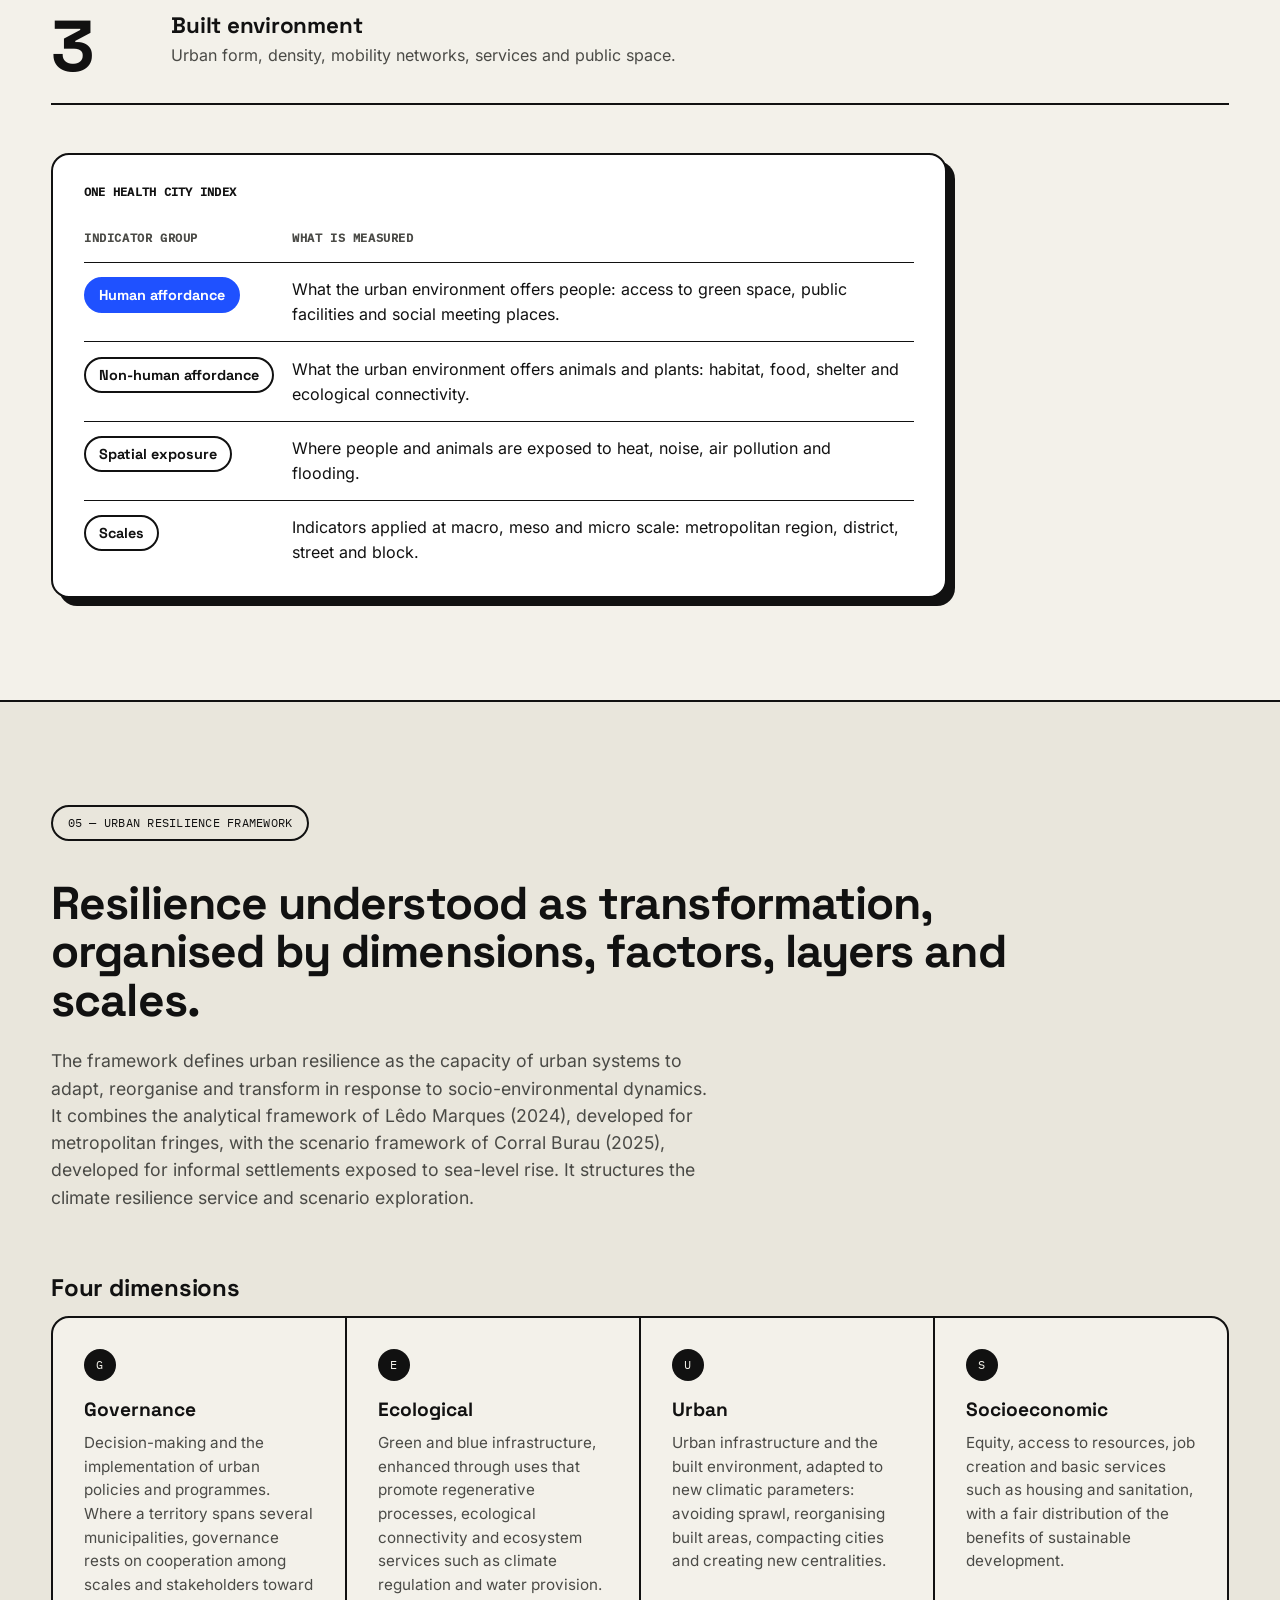
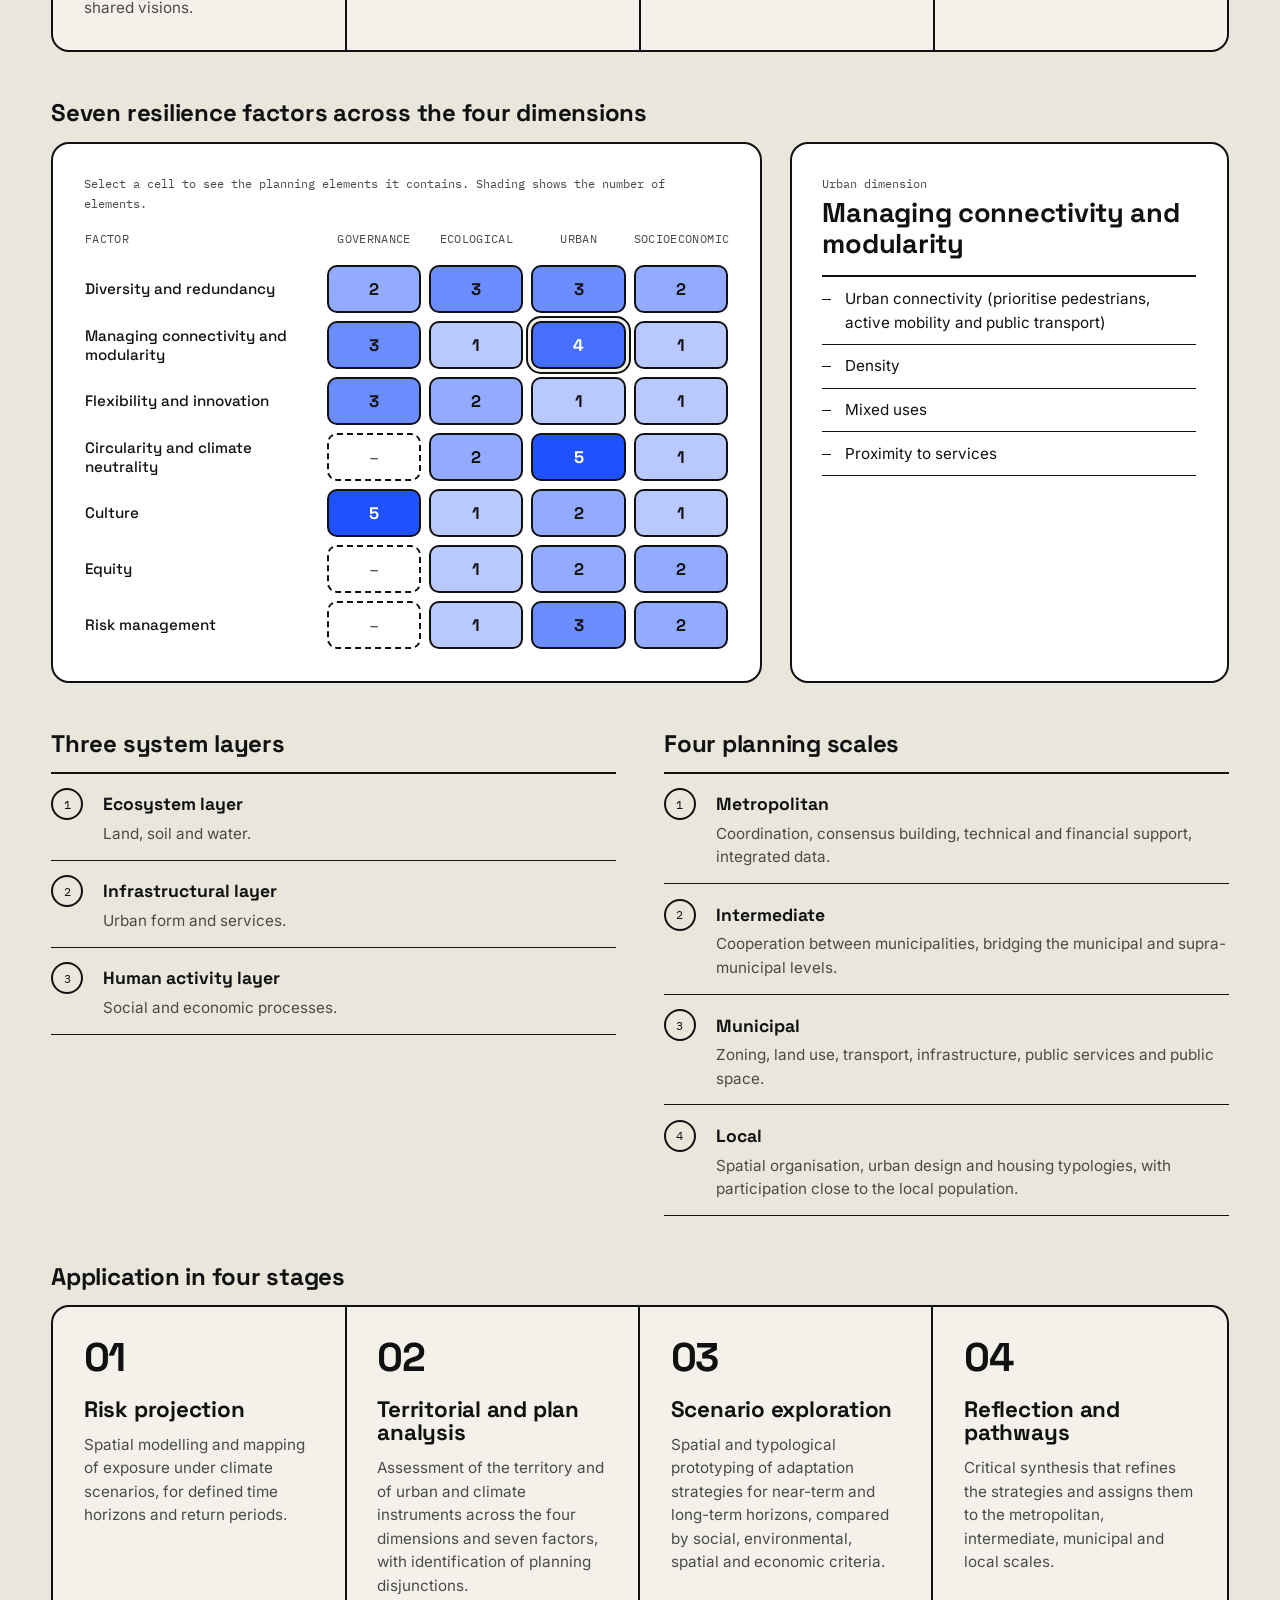
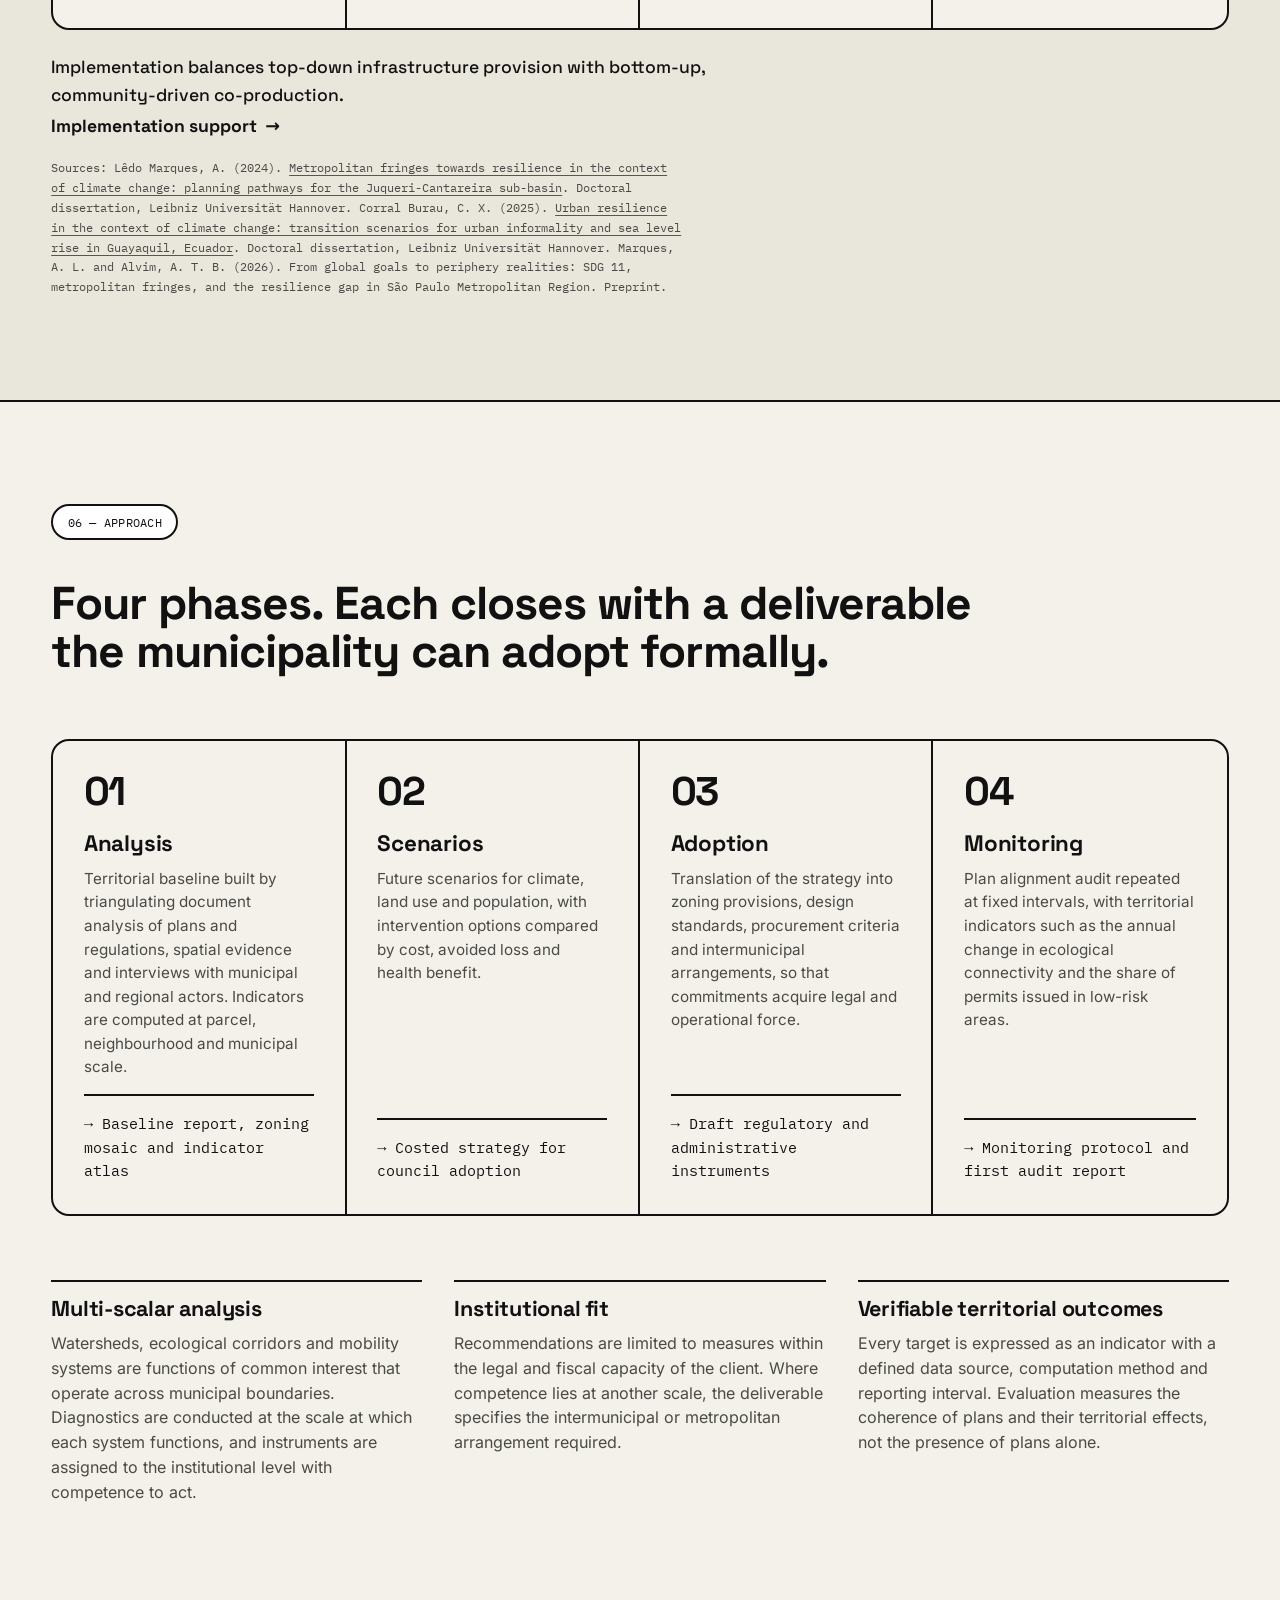
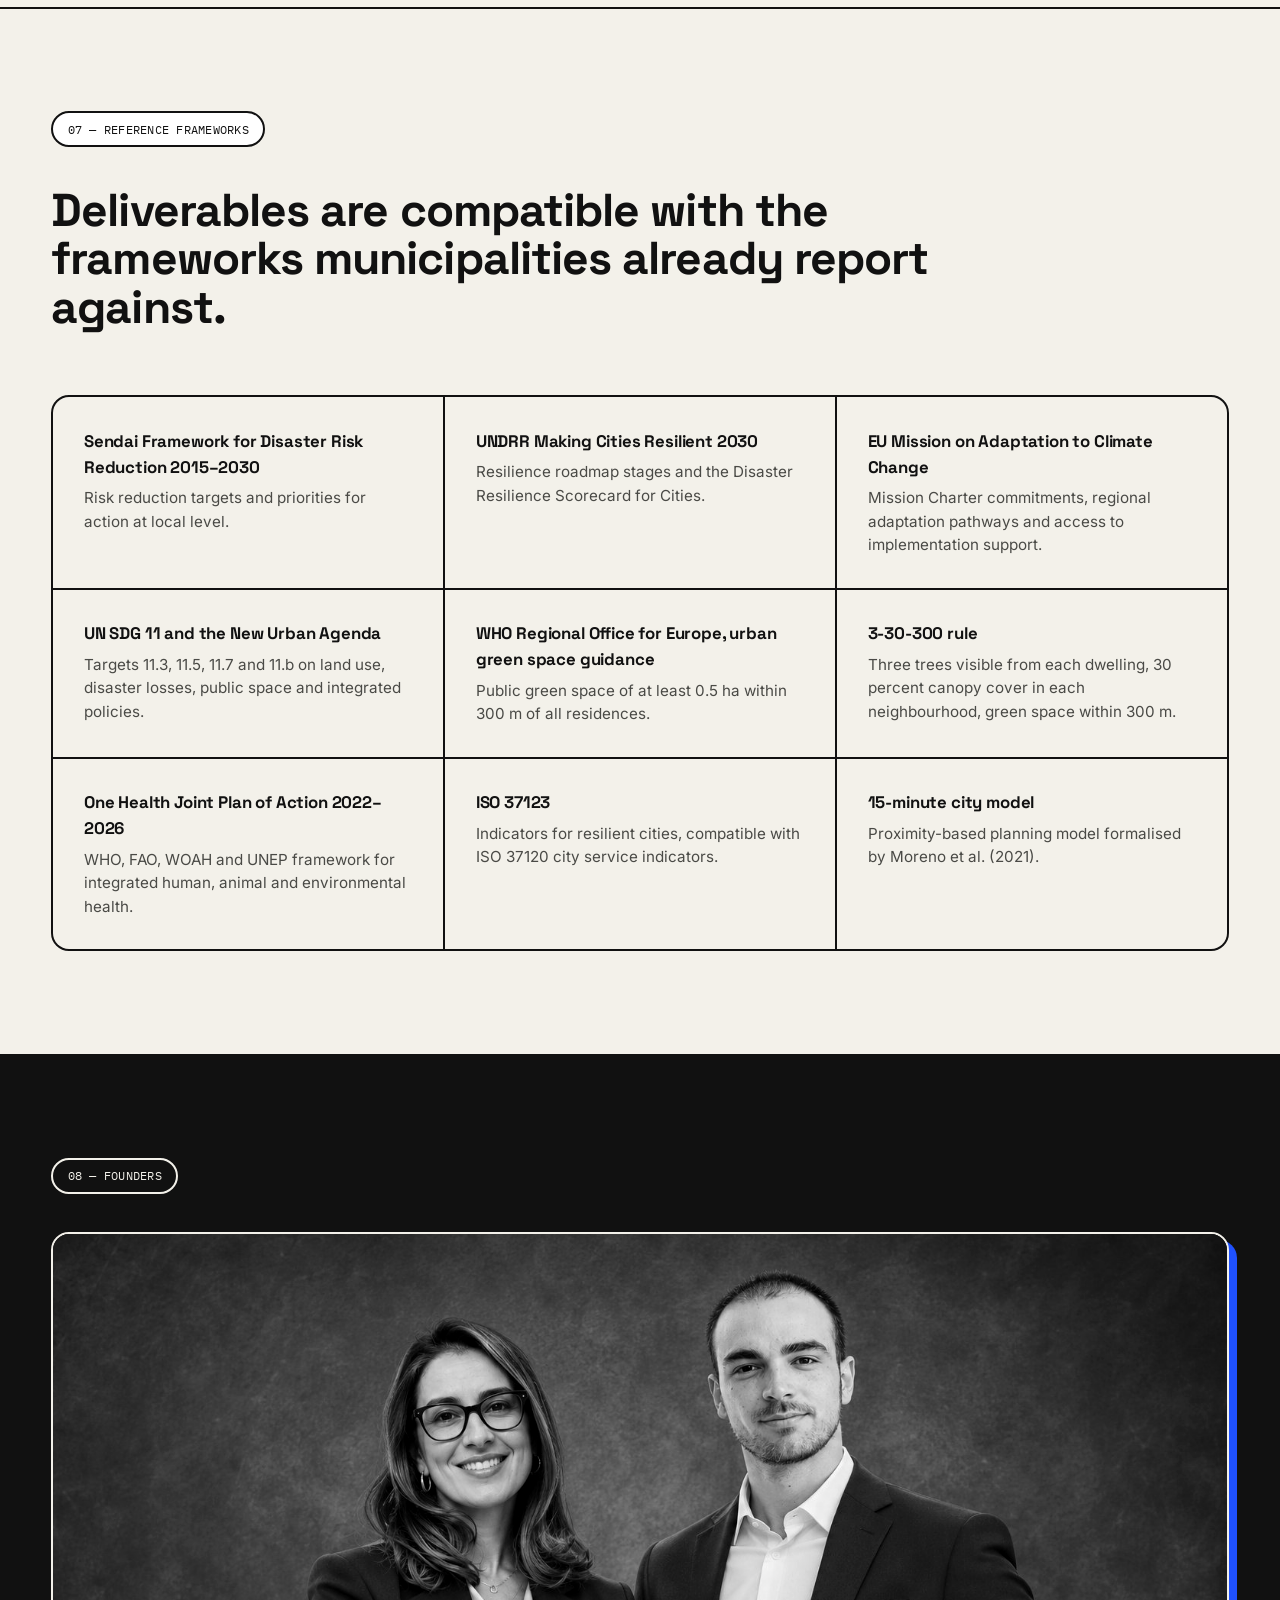
==== commit e781f535: "Add urban resilience framework built from the founders' dissertations New section 05 combines Lêdo M" ====
--- a/index.html
+++ b/index.html
@@ -40,7 +40,7 @@
       {"@type": "Person", "name": "Andresa Lêdo Marques", "honorificPrefix": "Dr"},
       {"@type": "Person", "name": "Christian Xavier Corral Burau", "honorificPrefix": "Dr.-Ing."}
     ],
-    "knowsAbout": ["One Health", "Urban resilience", "Nature-based solutions", "15-minute city", "Urban green space", "Climate adaptation", "Scenario exploration", "Adaptation pathways", "Participatory planning"]
+    "knowsAbout": ["One Health", "Urban resilience", "Nature-based solutions", "15-minute city", "Urban green space", "Climate adaptation", "Scenario exploration", "Adaptation pathways", "Participatory planning", "Urban resilience framework"]
   }
   </script>
 </head>
@@ -65,7 +65,7 @@
         <a href="#services">Services</a>
         <a href="#scenarios">Scenarios</a>
         <a href="#value">Value</a>
-        <a href="#ohc">One Health City</a>
+        <a href="#ohc">Frameworks</a>
         <a href="#team">Team</a>
         <a href="#contact" class="nav-cta">Contact</a>
       </nav>
@@ -271,7 +271,7 @@
             <li>Nature-based solutions backed by mapped networks, performance targets and budgets, which moves them from symbolic compliance to ecological function and reduces grey infrastructure costs</li>
             <li>Funding-ready documentation for EU, Horizon Europe and development bank programmes</li>
           </ul>
-          <a class="text-link" href="#value">Economic evidence</a>
+          <a class="text-link" href="#resilience-framework">Framework structure</a>
         </article>
         <article id="service-scenarios" class="service-card service-card-wide" data-reveal style="--i:2">
           <div class="service-top"><span class="service-index">03</span><span class="service-tag mono">IPCC SSP · Adaptation pathways · Participatory foresight</span></div>
@@ -279,7 +279,7 @@
             <div class="service-wide-main">
               <h3>Scenario exploration</h3>
               <p class="service-lead mono">Lead · Dr.-Ing. Christian Xavier Corral Burau, with Dr Andresa Lêdo Marques</p>
-              <p>Structured exploration of plausible futures for climate, land use and population. Plans and investments are tested against these futures before the council adopts them. Scenario exploration is a required step of climate resilience planning and extends the One Health City assessment to future conditions. It can also be contracted as a stand-alone service.</p>
+              <p>Structured exploration of plausible futures for climate, land use and population. Plans and investments are tested against these futures before the council adopts them. It follows four stages: risk projection, territorial and plan analysis, scenario exploration, and reflection. Scenario exploration is a required step of climate resilience planning and extends the One Health City assessment to future conditions. It can also be contracted as a stand-alone service.</p>
               <a class="text-link" href="#scenarios">Explore the scenarios</a>
             </div>
             <div class="service-wide-side">
@@ -307,7 +307,7 @@
               <p class="service-req mono">Available after a completed assessment</p>
               <h3>Implementation support</h3>
               <p class="service-lead mono">Lead · Dr Andresa Lêdo Marques and Dr.-Ing. Christian Xavier Corral Burau</p>
-              <p>Support for adopting and implementing the measures identified in an assessment. Implementation combines top-down instruments, such as zoning provisions, design standards and intermunicipal agreements, with bottom-up processes that involve residents, community organisations, local businesses and municipal departments.</p>
+              <p>Support for adopting and implementing the measures identified in an assessment. Implementation balances top-down instruments, such as infrastructure provision, zoning provisions, design standards and intermunicipal agreements, with bottom-up, community-driven processes that involve residents, community organisations, local businesses and municipal departments.</p>
               <p>The package is available to municipalities and regions that have completed a One Health City assessment or a climate resilience assessment with Proxima Urban. It builds on that baseline, its indicators and the planning disjunctions it identified.</p>
               <a class="text-link" href="#contact">Discuss implementation</a>
             </div>
@@ -488,9 +488,69 @@
       </div>
     </section>
 
+    <!-- Urban resilience framework -->
+    <section id="resilience-framework" class="section section-alt">
+      <div class="section-label mono" data-reveal>05 — Urban resilience framework</div>
+      <div class="section-head" data-reveal>
+        <h2 class="h-large">Resilience understood as transformation, organised by dimensions, factors, layers and scales.</h2>
+        <p class="section-intro">The framework defines urban resilience as the capacity of urban systems to adapt, reorganise and transform in response to socio-environmental dynamics. It combines the analytical framework of Lêdo Marques (2024), developed for metropolitan fringes, with the scenario framework of Corral Burau (2025), developed for informal settlements exposed to sea-level rise. It structures the climate resilience service and scenario exploration.</p>
+      </div>
+
+      <h3 class="rf-title" data-reveal>Four dimensions</h3>
+      <div class="rf-dims">
+        <div class="rf-dim" data-reveal style="--i:0"><span class="rf-dim-key mono">G</span><h4>Governance</h4><p>Decision-making and the implementation of urban policies and programmes. Where a territory spans several municipalities, governance rests on cooperation among scales and stakeholders toward shared visions.</p></div>
+        <div class="rf-dim" data-reveal style="--i:1"><span class="rf-dim-key mono">E</span><h4>Ecological</h4><p>Green and blue infrastructure, enhanced through uses that promote regenerative processes, ecological connectivity and ecosystem services such as climate regulation and water provision.</p></div>
+        <div class="rf-dim" data-reveal style="--i:2"><span class="rf-dim-key mono">U</span><h4>Urban</h4><p>Urban infrastructure and the built environment, adapted to new climatic parameters: avoiding sprawl, reorganising built areas, compacting cities and creating new centralities.</p></div>
+        <div class="rf-dim" data-reveal style="--i:3"><span class="rf-dim-key mono">S</span><h4>Socioeconomic</h4><p>Equity, access to resources, job creation and basic services such as housing and sanitation, with a fair distribution of the benefits of sustainable development.</p></div>
+      </div>
+
+      <h3 class="rf-title" data-reveal>Seven resilience factors across the four dimensions</h3>
+      <div class="rf-matrix-wrap">
+        <div class="rf-matrix box" data-reveal>
+          <p class="mono rf-hint">Select a cell to see the planning elements it contains. Shading shows the number of elements.</p>
+          <div data-matrix></div>
+        </div>
+        <aside class="rf-detail box" aria-live="polite" data-reveal style="--i:1">
+          <p class="mono readout-label" id="rf-detail-dim">Urban</p>
+          <p class="rf-detail-factor" id="rf-detail-factor">Managing connectivity and modularity</p>
+          <ul class="service-list" id="rf-detail-items"></ul>
+        </aside>
+      </div>
+
+      <div class="rf-two">
+        <div class="rf-block" data-reveal>
+          <h3 class="rf-title">Three system layers</h3>
+          <ol class="rf-list">
+            <li><span class="rf-num mono">1</span><div><h4>Ecosystem layer</h4><p>Land, soil and water.</p></div></li>
+            <li><span class="rf-num mono">2</span><div><h4>Infrastructural layer</h4><p>Urban form and services.</p></div></li>
+            <li><span class="rf-num mono">3</span><div><h4>Human activity layer</h4><p>Social and economic processes.</p></div></li>
+          </ol>
+        </div>
+        <div class="rf-block" data-reveal style="--i:1">
+          <h3 class="rf-title">Four planning scales</h3>
+          <ol class="rf-list">
+            <li><span class="rf-num mono">1</span><div><h4>Metropolitan</h4><p>Coordination, consensus building, technical and financial support, integrated data.</p></div></li>
+            <li><span class="rf-num mono">2</span><div><h4>Intermediate</h4><p>Cooperation between municipalities, bridging the municipal and supra-municipal levels.</p></div></li>
+            <li><span class="rf-num mono">3</span><div><h4>Municipal</h4><p>Zoning, land use, transport, infrastructure, public services and public space.</p></div></li>
+            <li><span class="rf-num mono">4</span><div><h4>Local</h4><p>Spatial organisation, urban design and housing typologies, with participation close to the local population.</p></div></li>
+          </ol>
+        </div>
+      </div>
+
+      <h3 class="rf-title" data-reveal>Application in four stages</h3>
+      <ol class="phases rf-steps">
+        <li class="phase" data-reveal style="--i:0"><span class="phase-number">01</span><h3>Risk projection</h3><p>Spatial modelling and mapping of exposure under climate scenarios, for defined time horizons and return periods.</p></li>
+        <li class="phase" data-reveal style="--i:1"><span class="phase-number">02</span><h3>Territorial and plan analysis</h3><p>Assessment of the territory and of urban and climate instruments across the four dimensions and seven factors, with identification of planning disjunctions.</p></li>
+        <li class="phase" data-reveal style="--i:2"><span class="phase-number">03</span><h3>Scenario exploration</h3><p>Spatial and typological prototyping of adaptation strategies for near-term and long-term horizons, compared by social, environmental, spatial and economic criteria.</p></li>
+        <li class="phase" data-reveal style="--i:3"><span class="phase-number">04</span><h3>Reflection and pathways</h3><p>Critical synthesis that refines the strategies and assigns them to the metropolitan, intermediate, municipal and local scales.</p></li>
+      </ol>
+      <p class="rf-principle" data-reveal>Implementation balances top-down infrastructure provision with bottom-up, community-driven co-production. <a class="text-link rf-link" href="#service-implementation">Implementation support</a></p>
+      <p class="viz-source mono" data-reveal>Sources: Lêdo Marques, A. (2024). <a href="https://doi.org/10.15488/16756" target="_blank" rel="noopener">Metropolitan fringes towards resilience in the context of climate change: planning pathways for the Juqueri-Cantareira sub-basin</a>. Doctoral dissertation, Leibniz Universität Hannover. Corral Burau, C. X. (2025). <a href="https://repo.uni-hannover.de/handle/123456789/19501" target="_blank" rel="noopener">Urban resilience in the context of climate change: transition scenarios for urban informality and sea level rise in Guayaquil, Ecuador</a>. Doctoral dissertation, Leibniz Universität Hannover. Marques, A. L. and Alvim, A. T. B. (2026). From global goals to periphery realities: SDG 11, metropolitan fringes, and the resilience gap in São Paulo Metropolitan Region. Preprint.</p>
+    </section>
+
     <!-- Approach -->
-    <section id="approach" class="section section-alt">
-      <div class="section-label mono" data-reveal>05 — Approach</div>
+    <section id="approach" class="section">
+      <div class="section-label mono" data-reveal>06 — Approach</div>
       <div class="section-head" data-reveal>
         <h2 class="h-large">Four phases. Each closes with a deliverable the municipality can adopt formally.</h2>
       </div>
@@ -539,7 +599,7 @@
 
     <!-- Standards -->
     <section id="standards" class="section">
-      <div class="section-label mono" data-reveal>06 — Reference frameworks</div>
+      <div class="section-label mono" data-reveal>07 — Reference frameworks</div>
       <div class="section-head" data-reveal>
         <h2 class="h-large">Deliverables are compatible with the frameworks municipalities already report against.</h2>
       </div>
@@ -558,7 +618,7 @@
 
     <!-- Team -->
     <section id="team" class="section section-dark">
-      <div class="section-label mono" data-reveal>07 — Founders</div>
+      <div class="section-label mono" data-reveal>08 — Founders</div>
       <figure class="team-figure box shadow-accent" data-reveal>
         <img src="assets/founders.jpg" alt="Andresa Lêdo Marques and Christian Xavier Corral Burau, founders of Proxima Urban" width="1536" height="1024" loading="lazy">
       </figure>
@@ -585,7 +645,7 @@
 
     <!-- Why us -->
     <section id="why" class="section">
-      <div class="section-label mono" data-reveal>08 — Why contact us</div>
+      <div class="section-label mono" data-reveal>09 — Why contact us</div>
       <div class="section-head" data-reveal>
         <h2 class="h-large">Research-grade evidence, delivered as instruments a council can adopt.</h2>
       </div>
@@ -608,7 +668,7 @@
 
     <!-- Contact -->
     <section id="contact" class="section section-alt">
-      <div class="section-label mono" data-reveal>09 — Contact</div>
+      <div class="section-label mono" data-reveal>10 — Contact</div>
       <div class="contact-grid">
         <div data-reveal>
           <h2 class="h-large">Start with a scoping note.</h2>
@@ -681,7 +741,8 @@
           <li><a href="#services">Services</a></li>
           <li><a href="#scenarios">Scenario exploration</a></li>
           <li><a href="#value">Value for the city</a></li>
-          <li><a href="#ohc">One Health City</a></li>
+          <li><a href="#ohc">One Health City framework</a></li>
+          <li><a href="#resilience-framework">Urban resilience framework</a></li>
           <li><a href="#approach">Approach</a></li>
           <li><a href="#team">Founders</a></li>
           <li><a href="#why">Why us</a></li>
--- a/styles.css
+++ b/styles.css
@@ -496,6 +496,51 @@
 @media (max-width: 1000px) { .viz-pair, .viz-phi { grid-template-columns: minmax(0, 1fr); } .viz-readout { display: grid; grid-template-columns: repeat(3, minmax(0, 1fr)); gap: 1rem; } .viz-readout > p { grid-column: 1 / -1; } }
 @media (max-width: 640px) { .viz-readout { grid-template-columns: minmax(0, 1fr); } }
 
+/* Urban resilience framework */
+.rf-title { font-size: clamp(1.2rem, 2vw, 1.5rem); margin: clamp(2rem, 4vw, 3rem) 0 1rem; }
+.section-head + .rf-title { margin-top: 0; }
+.rf-dims { display: grid; grid-template-columns: repeat(4, minmax(0, 1fr)); gap: var(--bw); background: var(--line); border: var(--bw) solid var(--line); border-radius: var(--radius); overflow: hidden; }
+.rf-dim { background: var(--bg); padding: var(--pad-card); }
+.rf-dim-key { display: inline-flex; align-items: center; justify-content: center; width: 2rem; height: 2rem; border-radius: var(--radius-pill); background: var(--ink); color: var(--bg); margin-bottom: .9rem; }
+.rf-dim h4 { font-family: var(--font-display); font-size: 1.2rem; margin: 0 0 .4rem; }
+.rf-dim p { margin: 0; color: var(--ink-2); font-size: .95rem; }
+.rf-matrix-wrap { display: grid; grid-template-columns: minmax(0, 1.618fr) minmax(0, 1fr); gap: clamp(1rem, 2.4vw, 1.75rem); align-items: stretch; }
+.rf-matrix { padding: var(--pad-card); }
+.rf-hint { margin: 0 0 1rem; color: var(--ink-2); text-transform: none; letter-spacing: 0; }
+.rf-table { width: 100%; border-collapse: separate; border-spacing: 6px; table-layout: fixed; margin: -6px; width: calc(100% + 12px); }
+.rf-table thead th { font-family: var(--font-mono); font-size: .72rem; font-weight: 400; color: var(--ink-2); text-transform: uppercase; letter-spacing: .03em; text-align: center; padding-bottom: .25rem; }
+.rf-table thead th:first-child { text-align: left; width: 38%; }
+.rf-table tbody th { font-family: var(--font-display); font-weight: 500; font-size: .95rem; text-align: left; padding-right: .5rem; line-height: 1.25; }
+.rf-abbr { display: none; }
+.rf-cell { width: 100%; min-height: 48px; border: var(--bw) solid var(--line); border-radius: var(--radius-sm); cursor: pointer; font-family: var(--font-display); font-weight: 700; font-size: 1.05rem; color: var(--ink); background: color-mix(in srgb, var(--accent) calc(var(--w) * 100%), var(--paper)); transition: transform .15s var(--ease), box-shadow .15s var(--ease); }
+.rf-cell[style*="--w: 0.8"], .rf-cell[style*="--w: 0.9"], .rf-cell[style*="--w: 1"] { color: var(--accent-ink); }
+.rf-cell.is-empty { background: transparent; border-style: dashed; color: var(--ink-2); font-weight: 400; }
+.rf-cell:hover { transform: translate(-1px, -1px); box-shadow: 3px 3px 0 0 var(--ink); }
+.rf-cell[aria-pressed="true"] { box-shadow: 0 0 0 3px var(--bg), 0 0 0 5px var(--ink); }
+.rf-detail { padding: var(--pad-card); display: flex; flex-direction: column; }
+.rf-detail-factor { margin: 0 0 1rem; font-family: var(--font-display); font-weight: 700; font-size: clamp(1.3rem, 2.2vw, 1.7rem); line-height: 1.15; letter-spacing: -0.01em; }
+.rf-detail .service-list { margin-top: 0; }
+.rf-empty { color: var(--ink-2); }
+.rf-empty::before { content: none !important; }
+.rf-two { display: grid; grid-template-columns: repeat(2, minmax(0, 1fr)); gap: clamp(1.5rem, 4vw, 3rem); }
+.rf-list { list-style: none; margin: 0; padding: 0; border-top: var(--bw) solid var(--line); }
+.rf-list li { display: grid; grid-template-columns: 2.5rem minmax(0, 1fr); gap: .75rem; padding: .9rem 0; border-bottom: 1px solid var(--line); }
+.rf-num { display: inline-flex; align-items: center; justify-content: center; width: 2rem; height: 2rem; border: var(--bw) solid var(--line); border-radius: var(--radius-pill); }
+.rf-list h4 { font-family: var(--font-display); font-size: 1.1rem; margin: .2rem 0 .2rem; }
+.rf-list p { margin: 0; color: var(--ink-2); font-size: .95rem; }
+.rf-steps { margin-bottom: 1.5rem; }
+.rf-principle { font-family: var(--font-display); font-weight: 500; font-size: 1.1rem; max-width: 60ch; display: flex; flex-wrap: wrap; align-items: baseline; gap: .25rem 1rem; }
+.rf-link { margin-top: 0; padding-top: 0; }
+@media (max-width: 1000px) { .rf-dims { grid-template-columns: repeat(2, minmax(0, 1fr)); } .rf-matrix-wrap { grid-template-columns: minmax(0, 1fr); } }
+@media (max-width: 640px) {
+  .rf-dims, .rf-two { grid-template-columns: minmax(0, 1fr); }
+  .rf-full { display: none; } .rf-abbr { display: inline; }
+  .rf-table thead th:first-child { width: 44%; }
+  .rf-table tbody th { font-size: .85rem; }
+  .rf-table { border-spacing: 4px; margin: -4px; width: calc(100% + 8px); }
+  .rf-cell { min-height: 44px; font-size: .95rem; }
+}
+
 /* Team */
 .team-figure { margin: 0 0 2.5rem; padding: 0; overflow: hidden; background: var(--ink); border-radius: var(--radius); }
 .team-figure img { display: block; width: 100%; height: auto; aspect-ratio: 1.618 / 1; object-fit: cover; object-position: center 5%; filter: grayscale(1) contrast(1.05); transition: transform 1.2s var(--ease); }
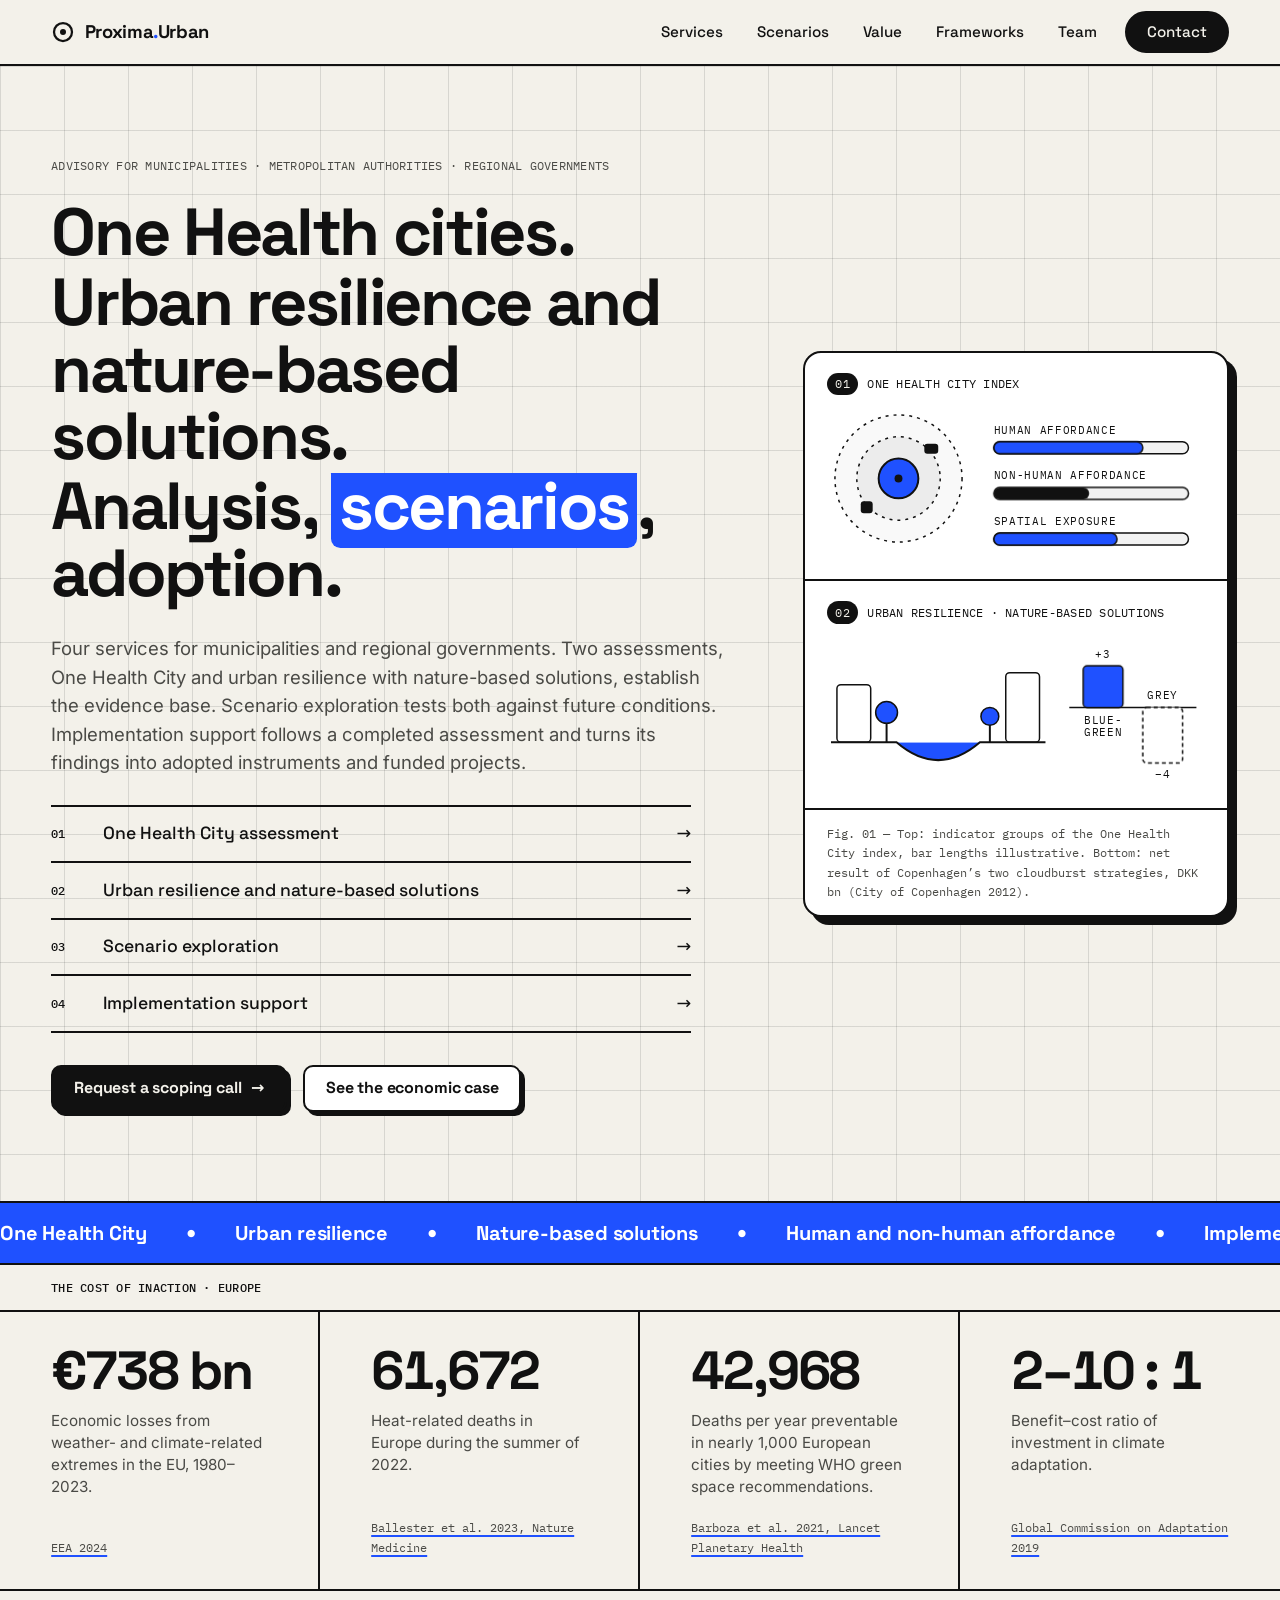
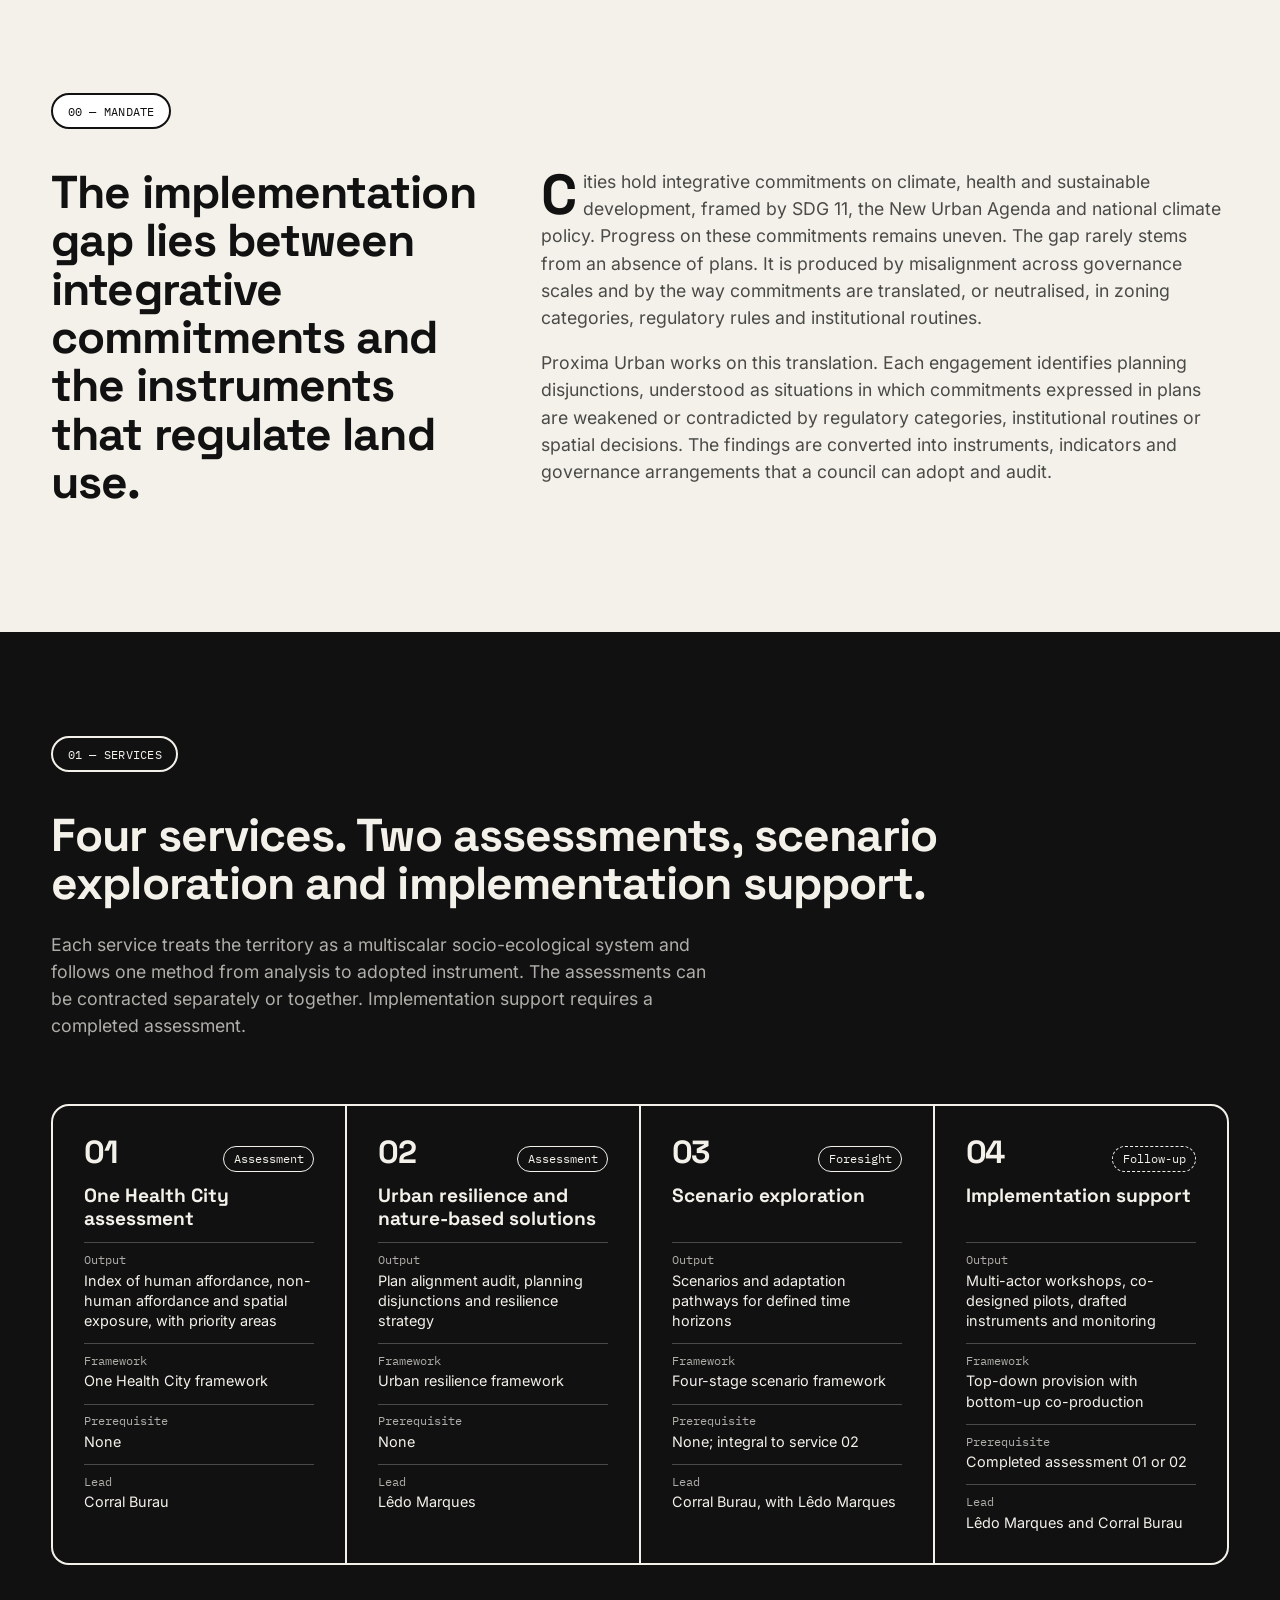
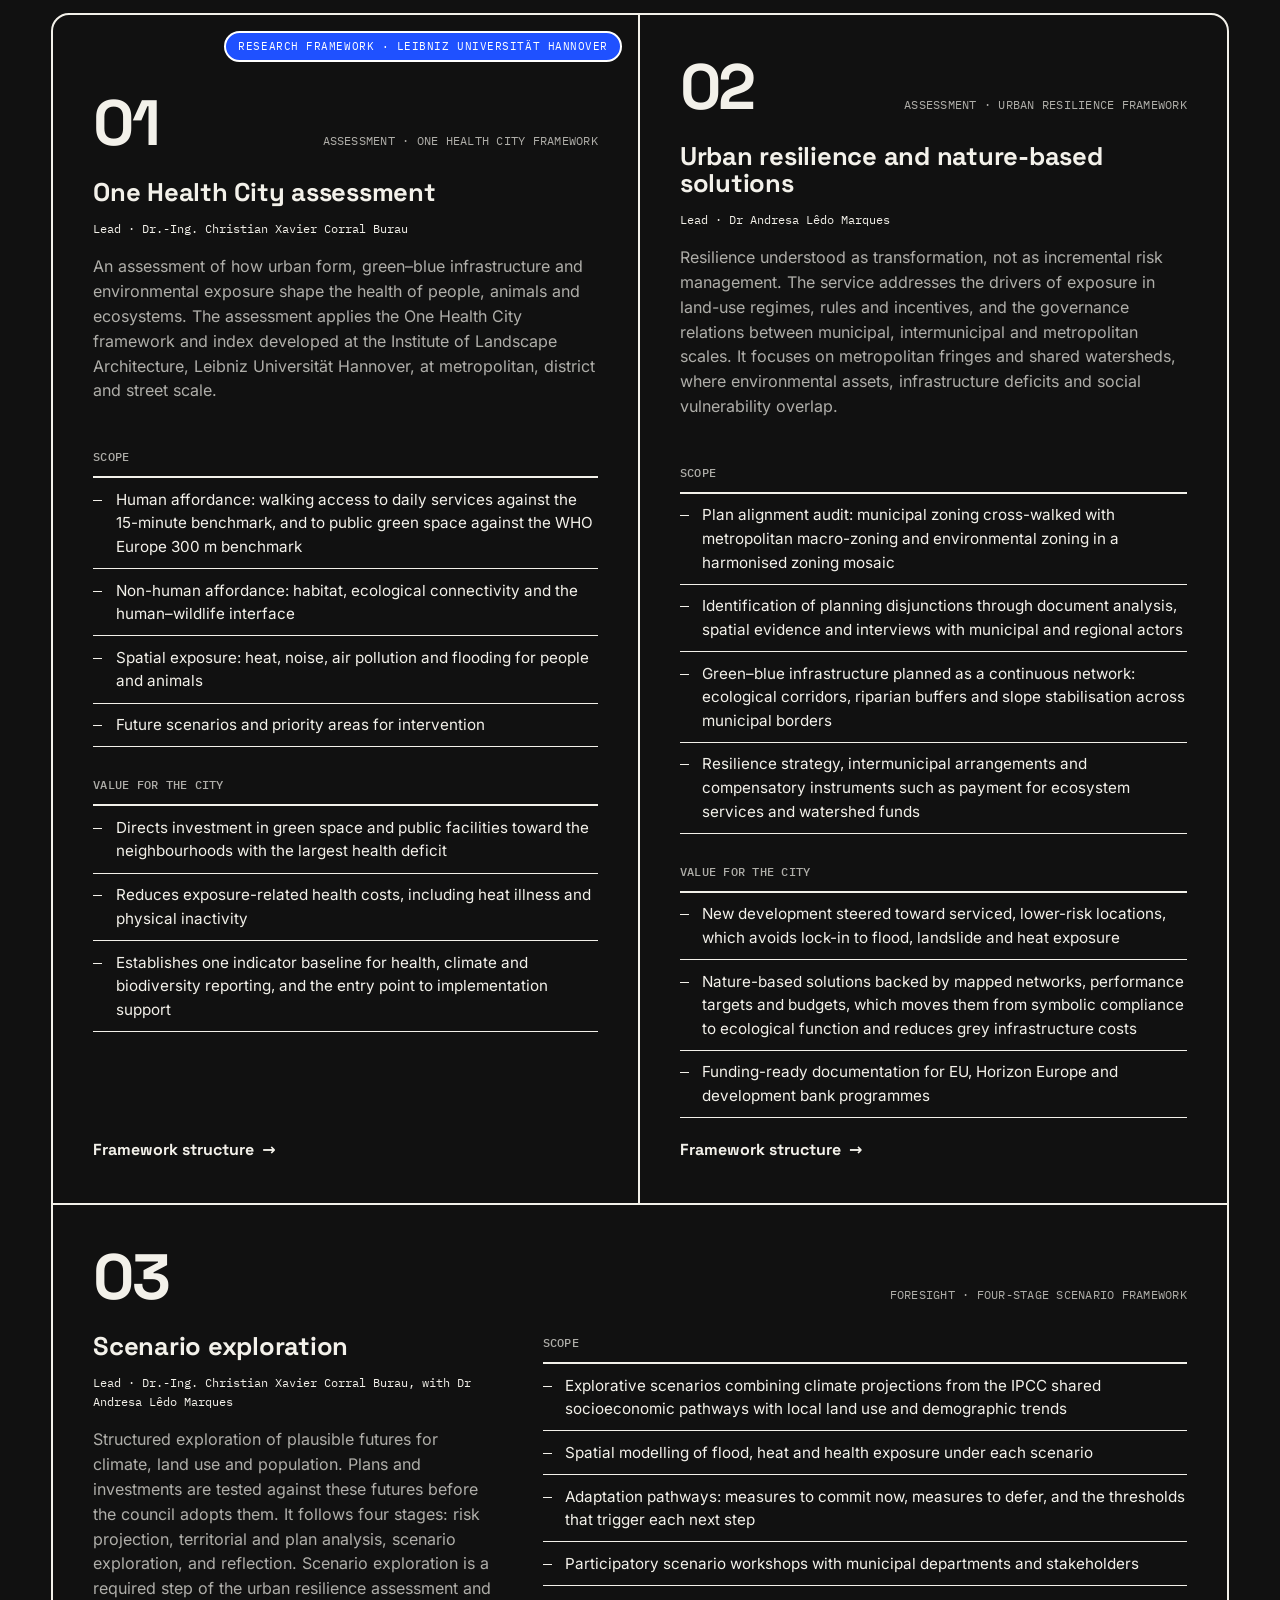
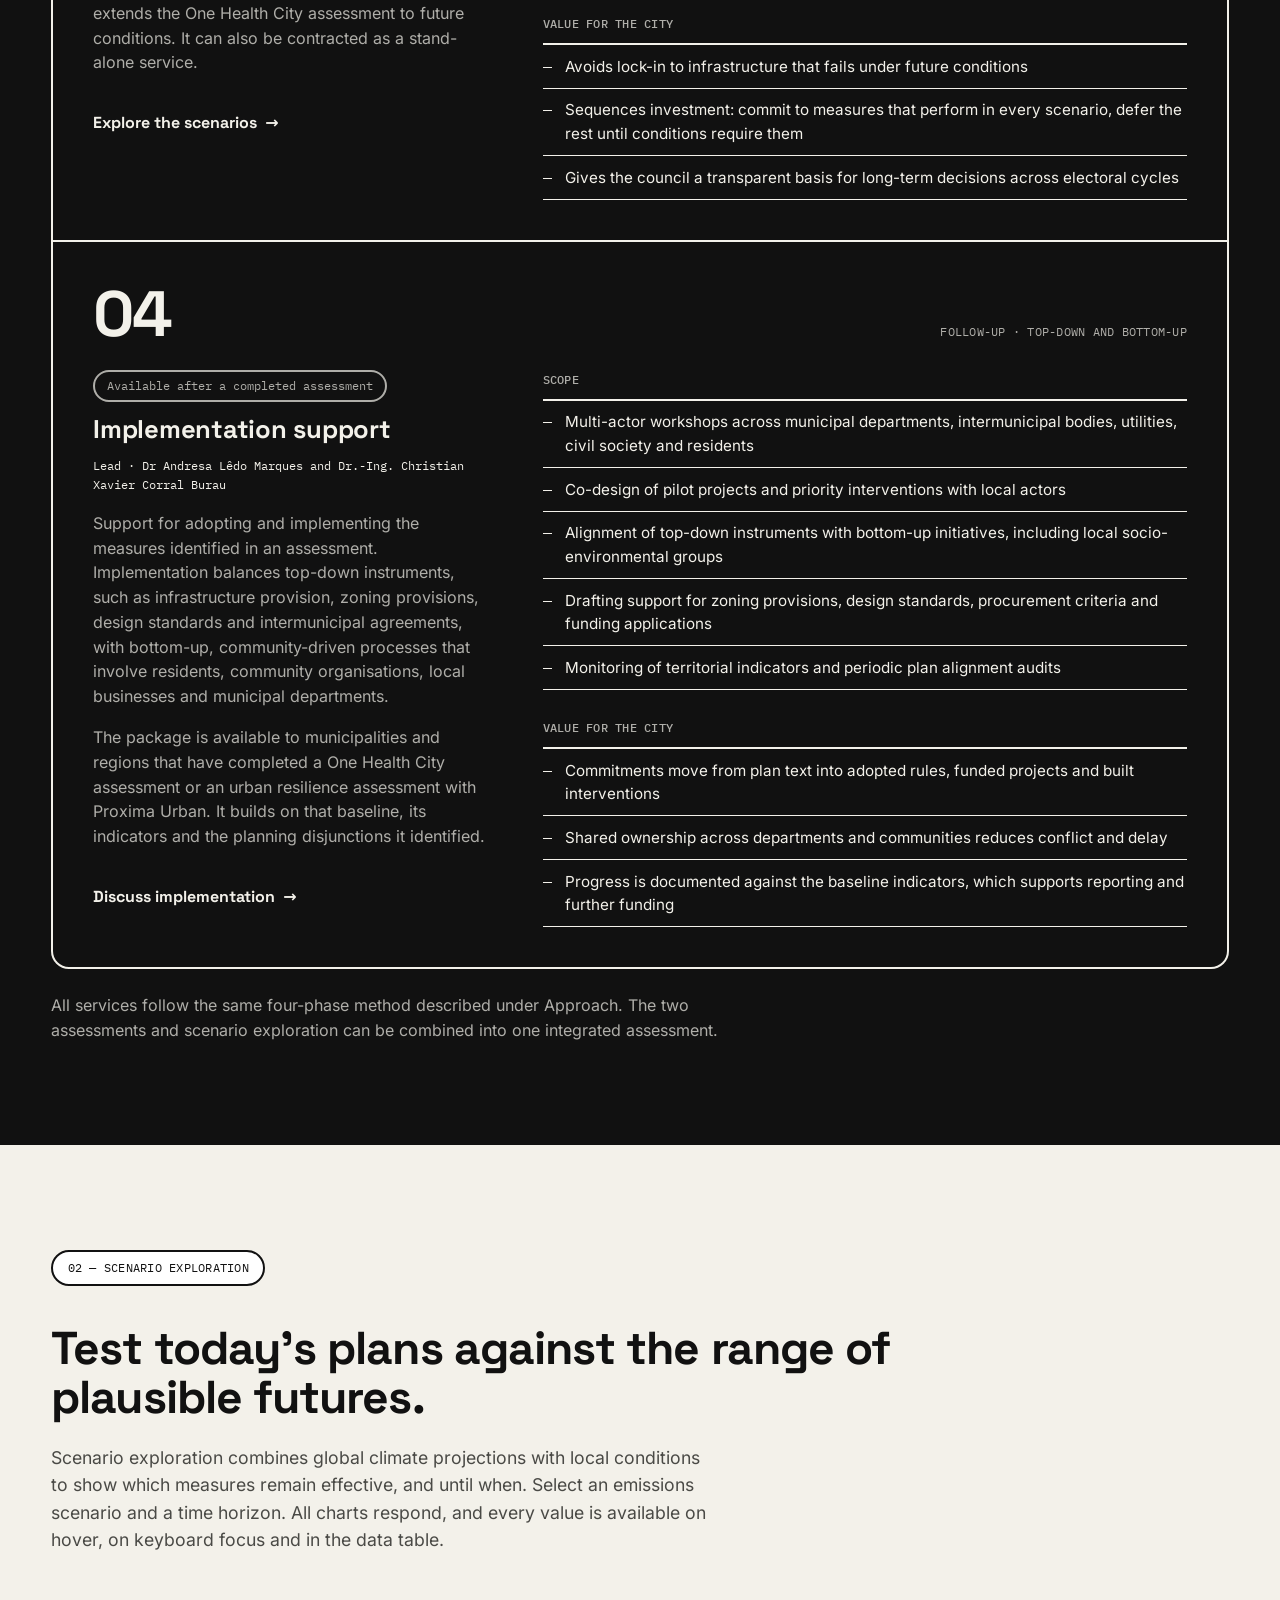
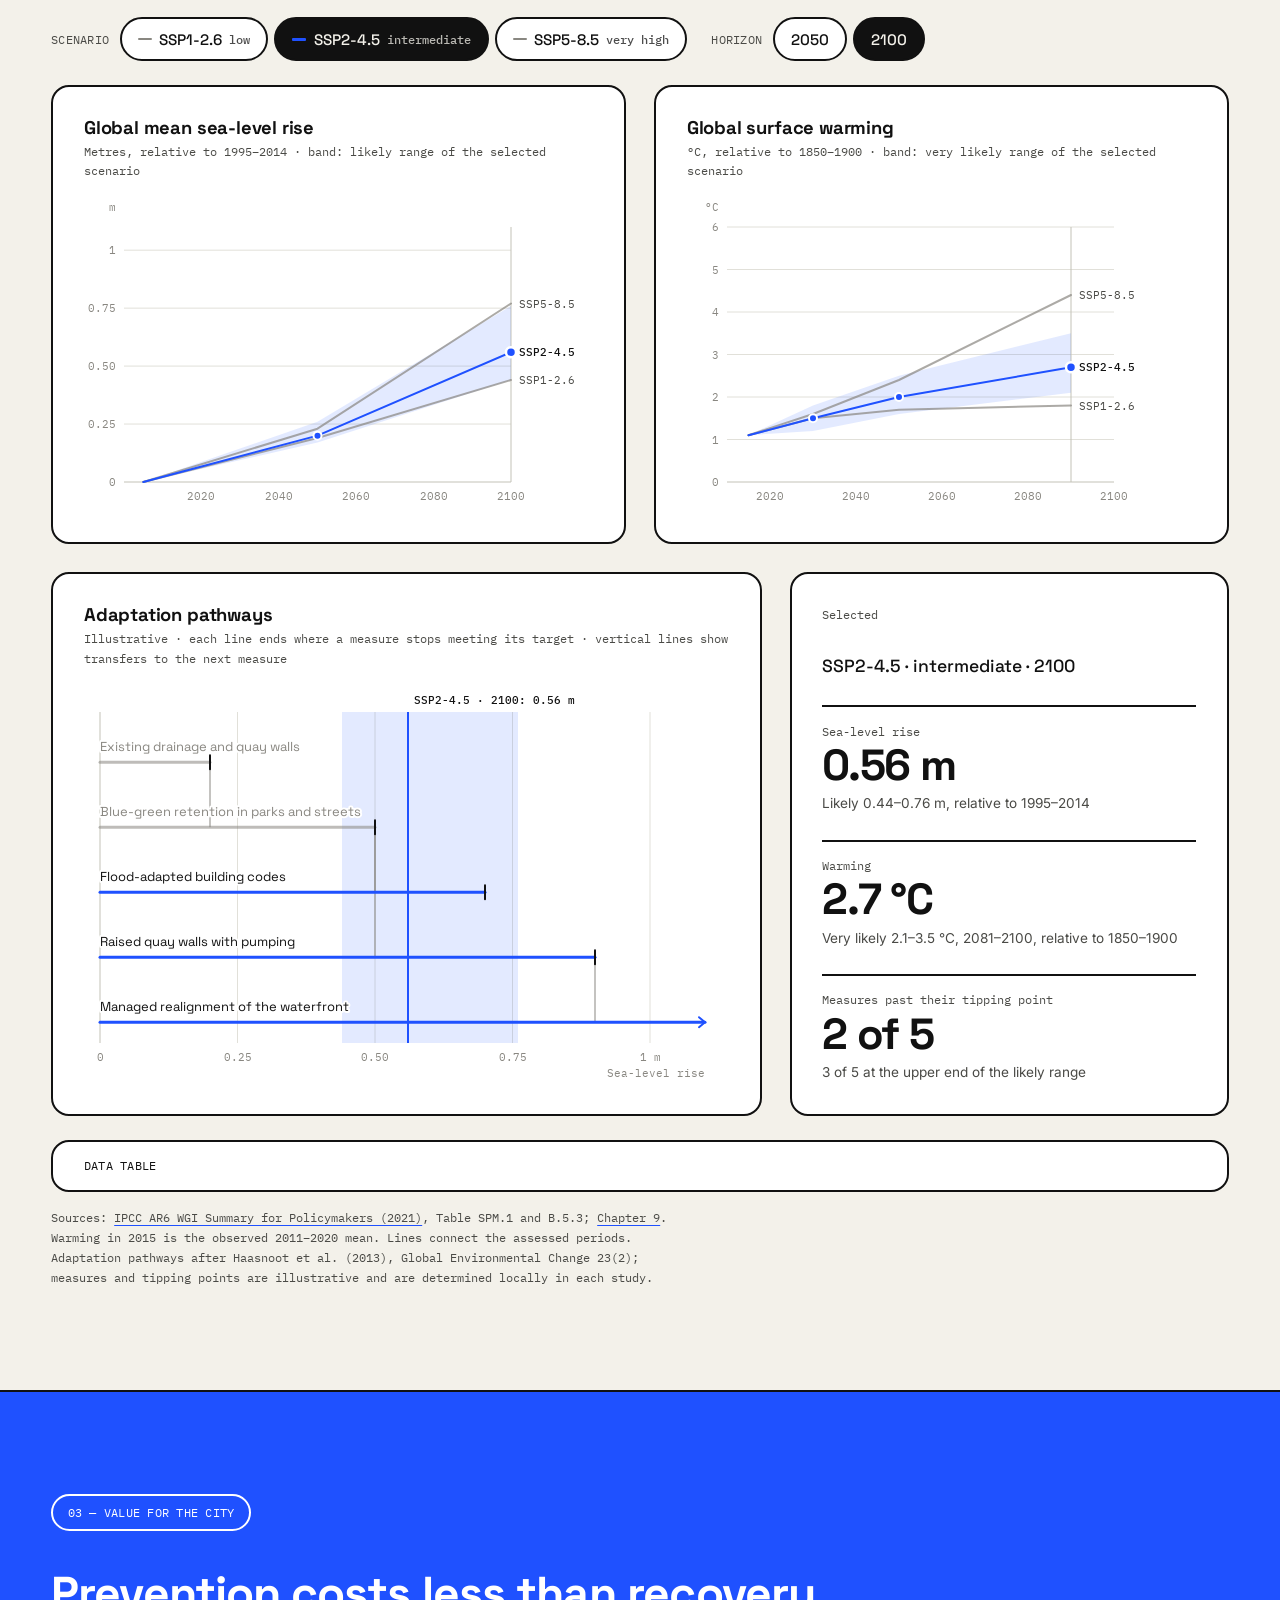
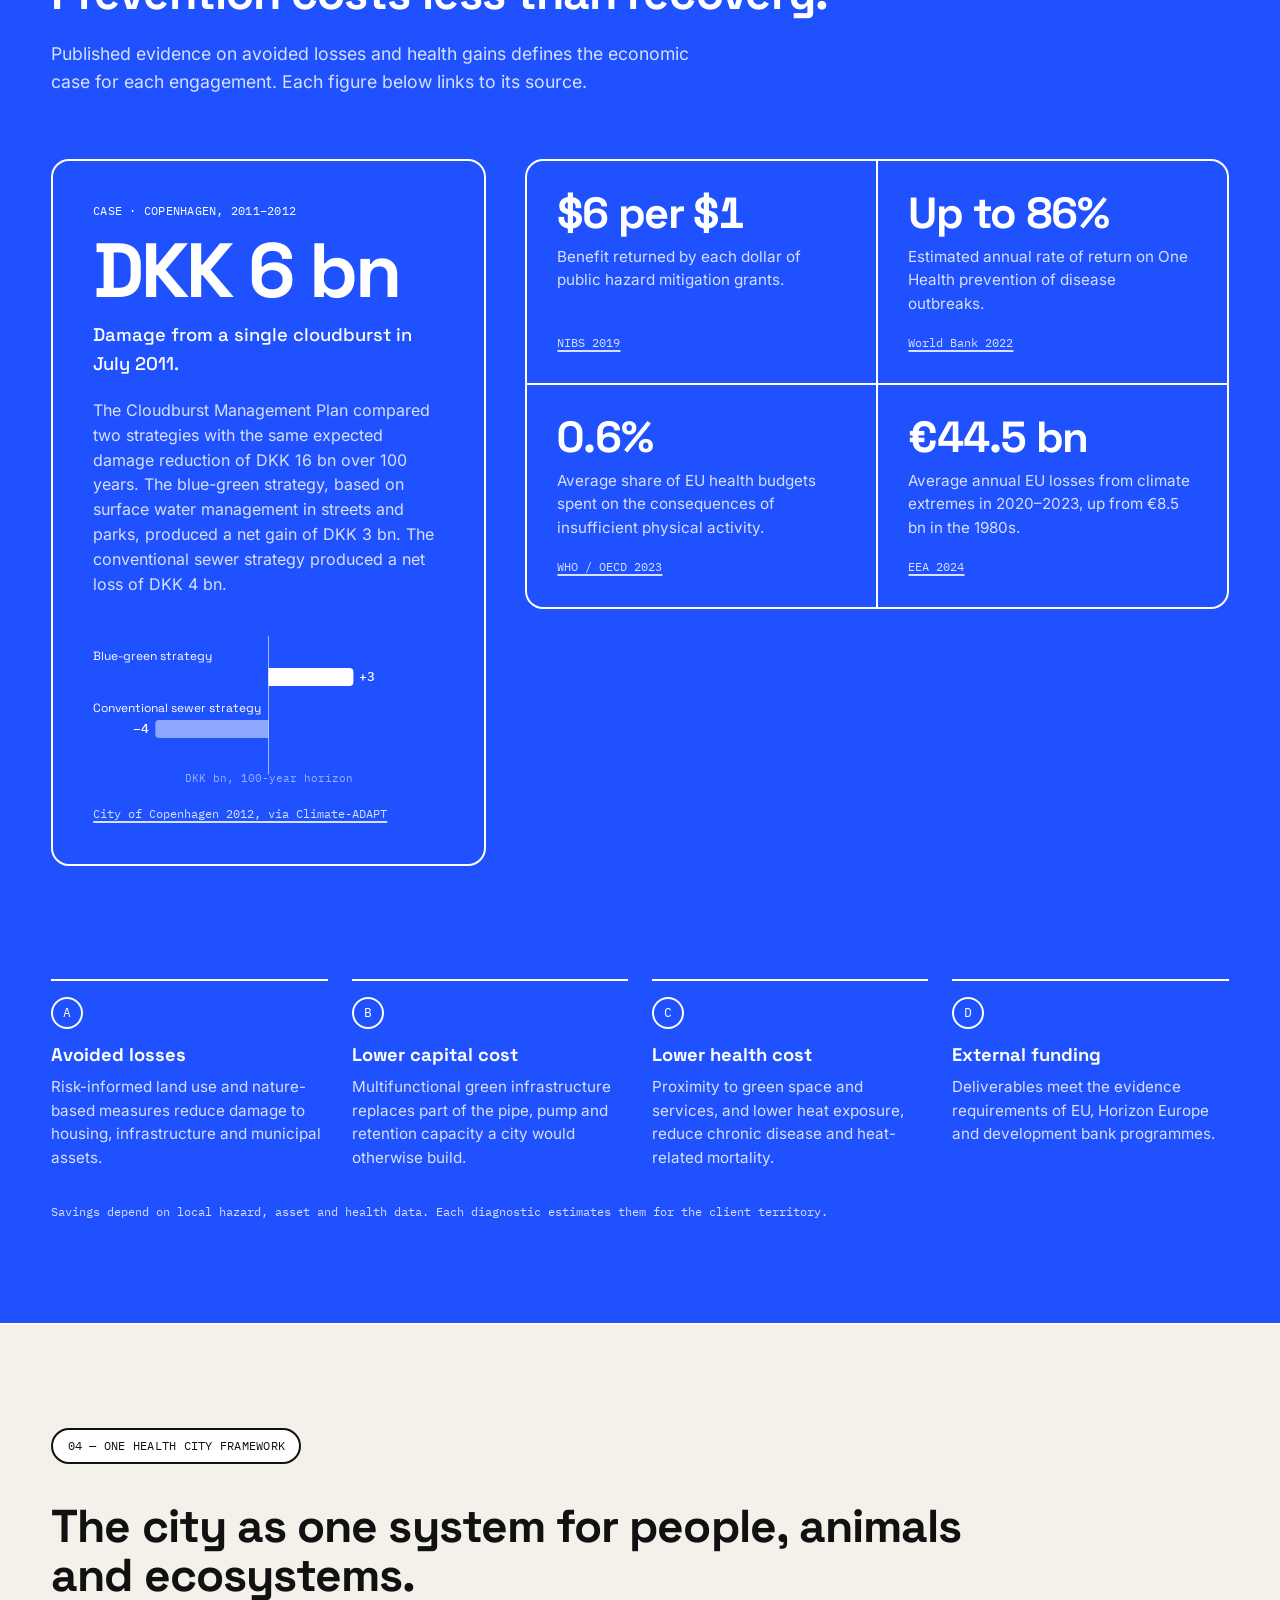
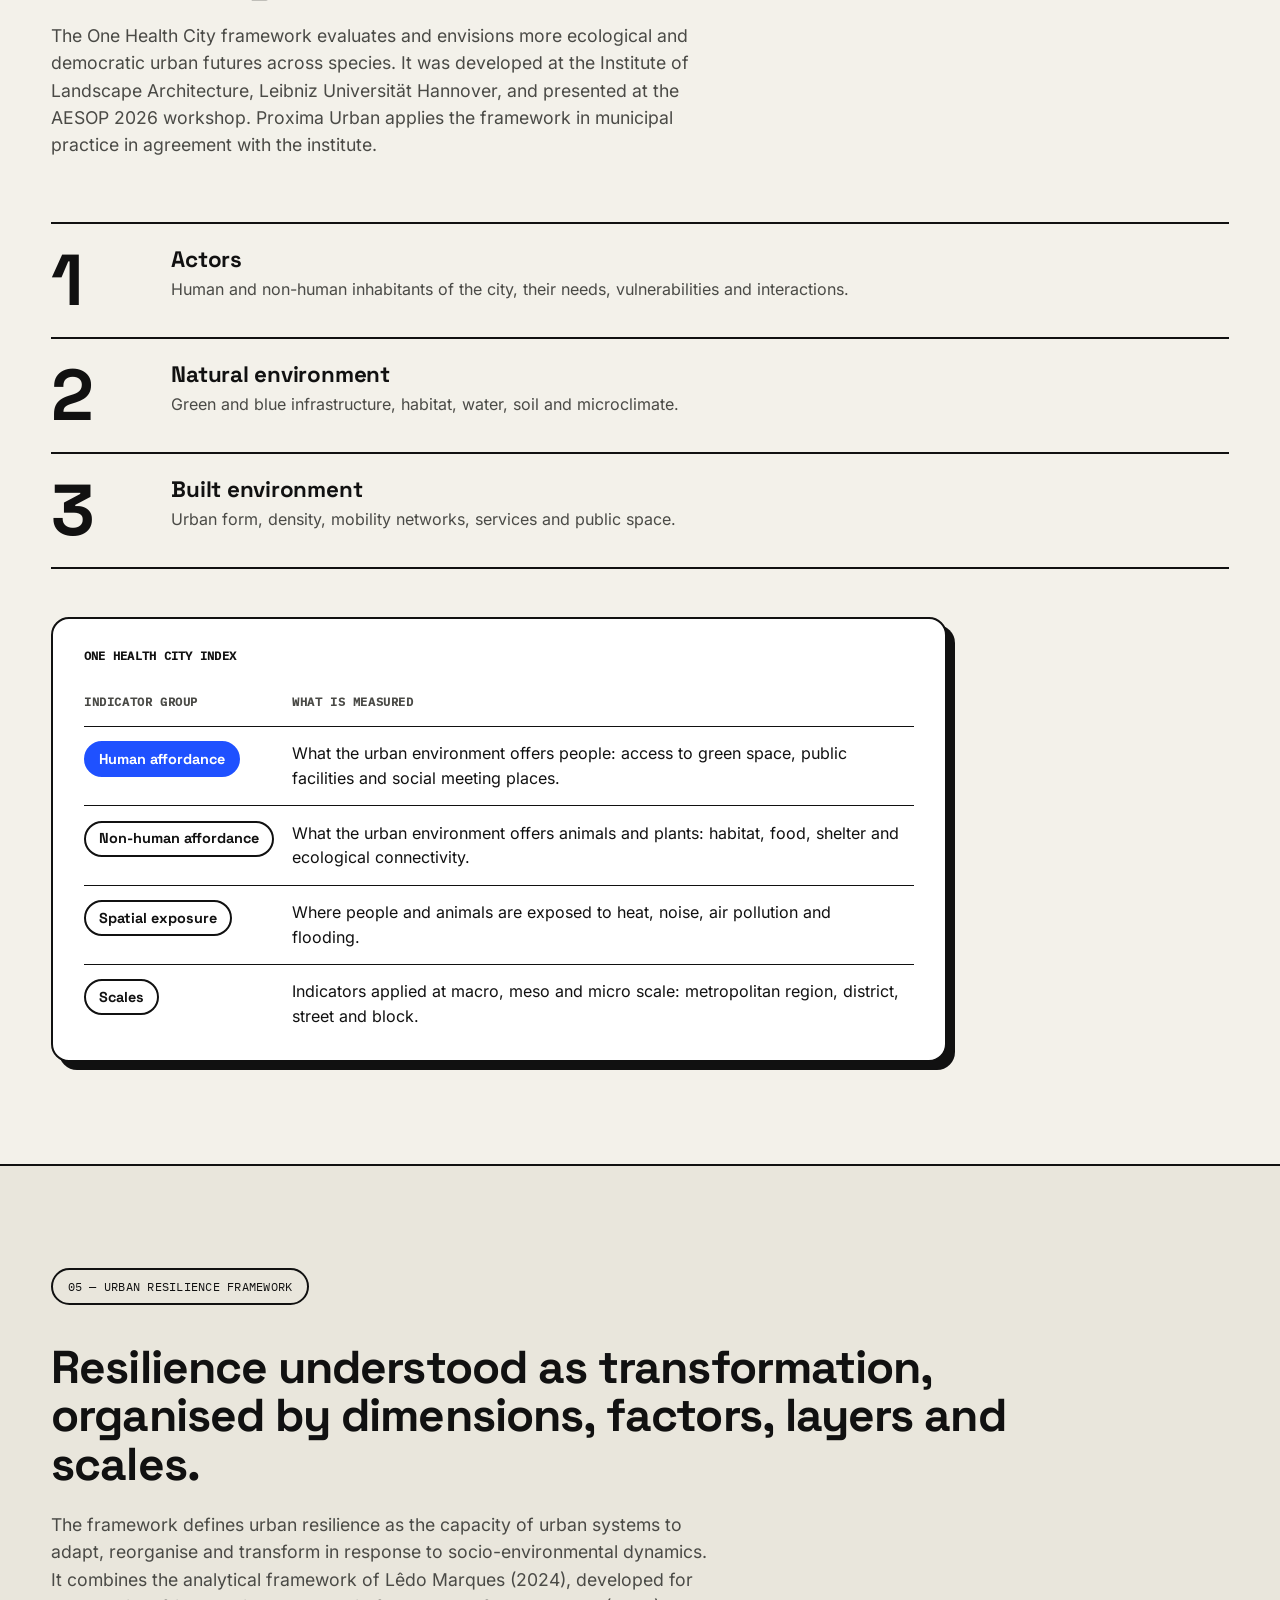
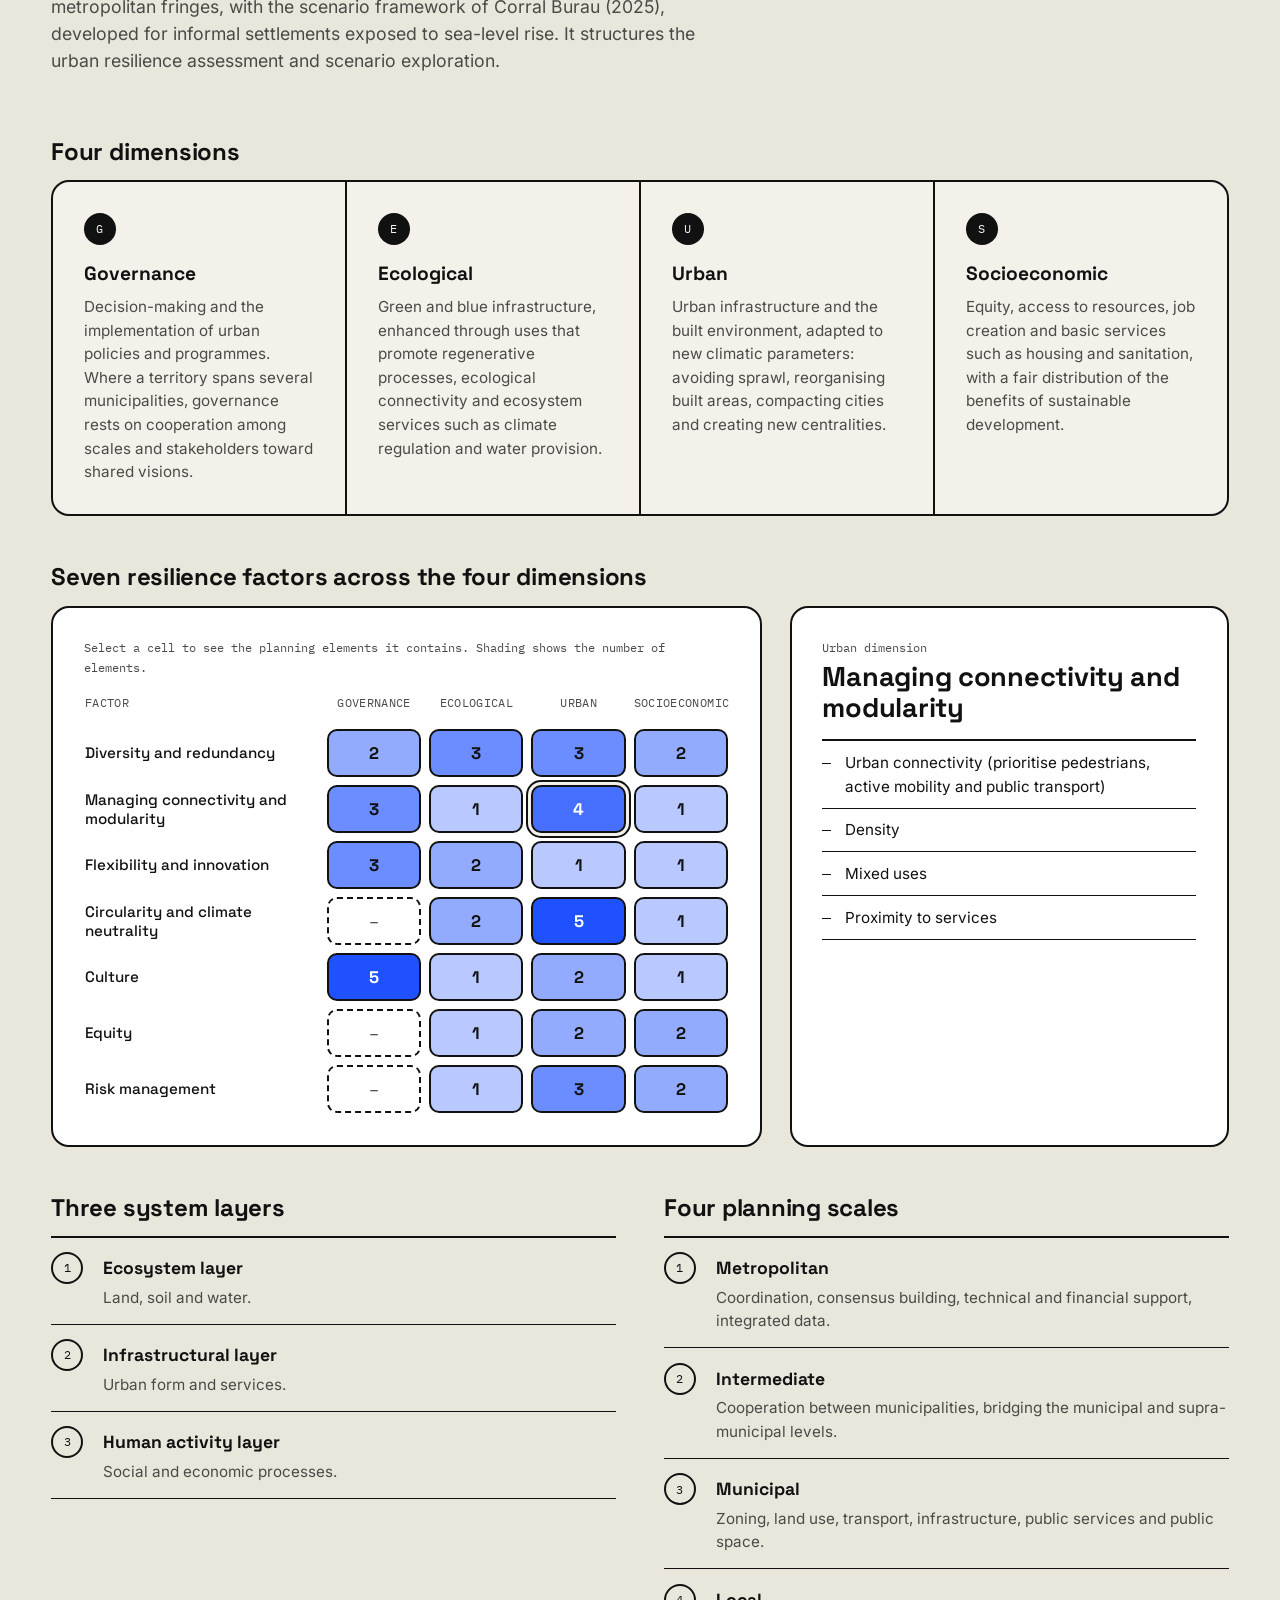
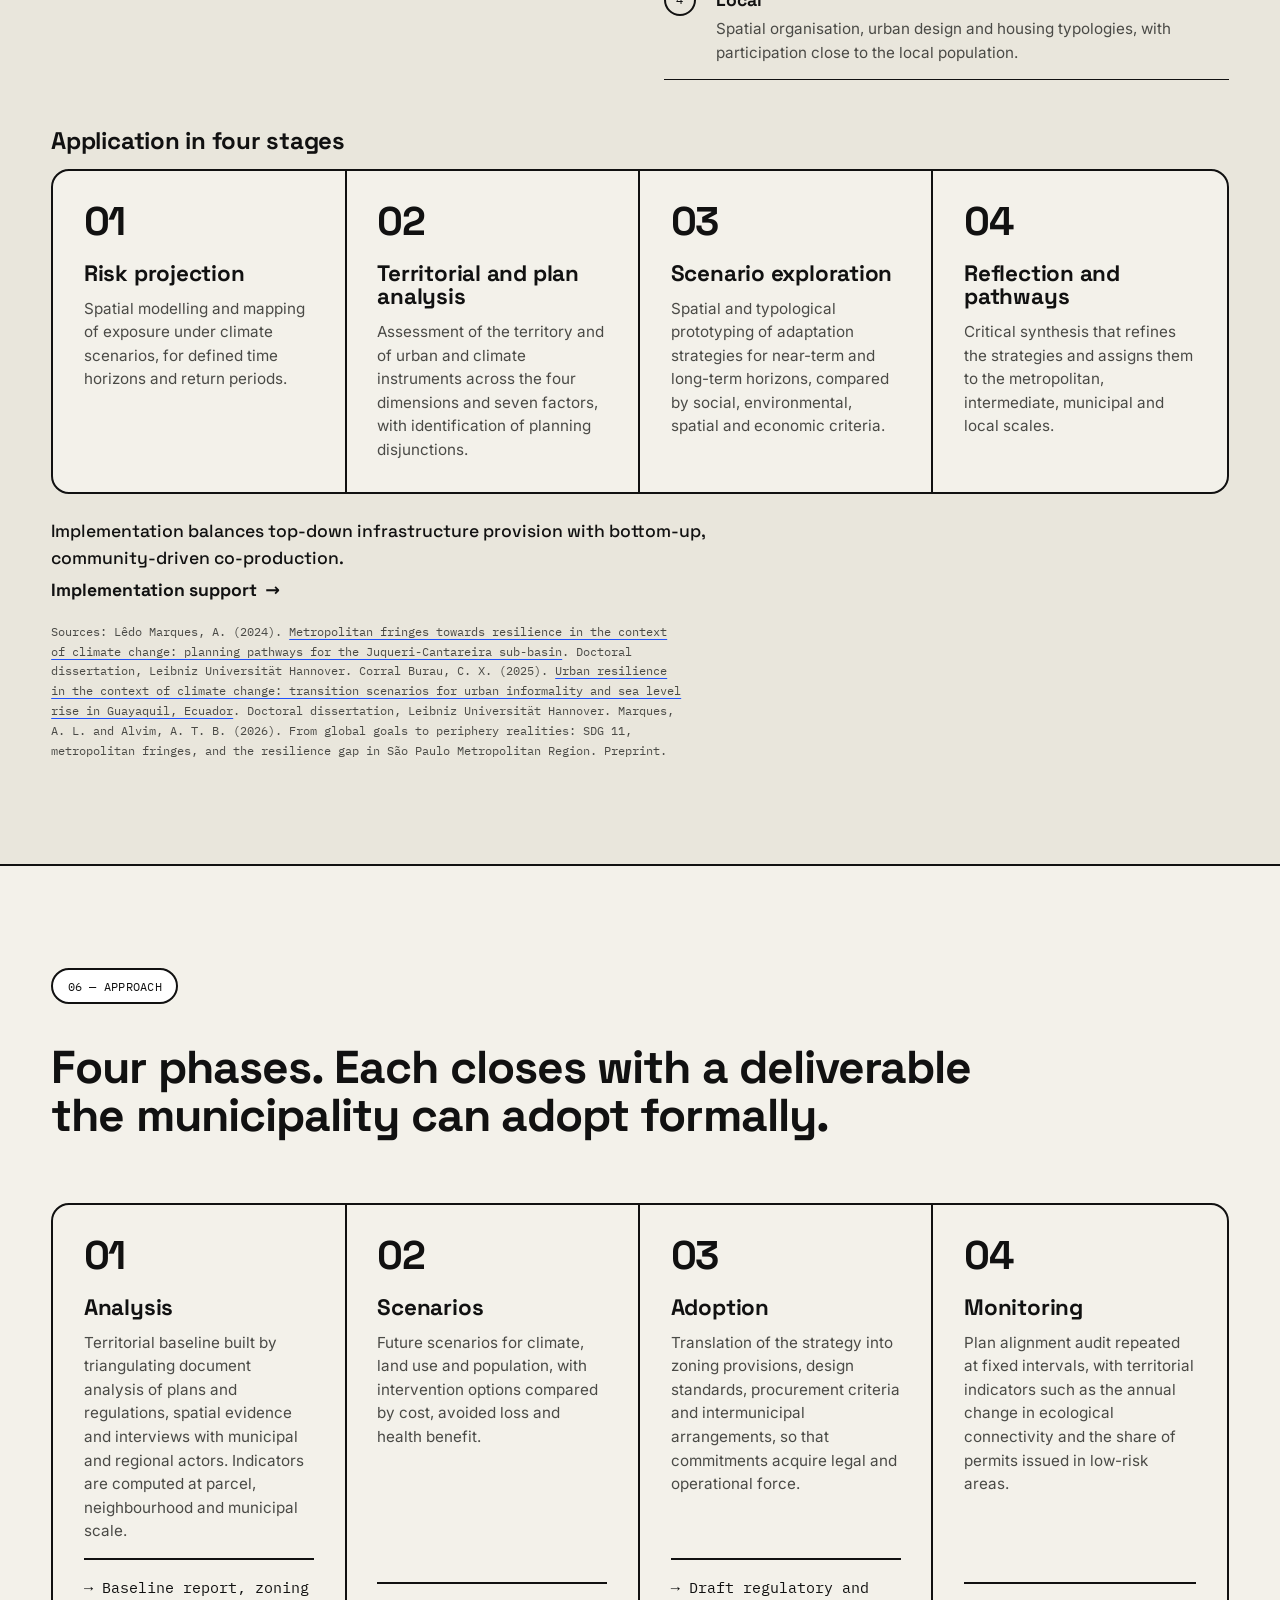
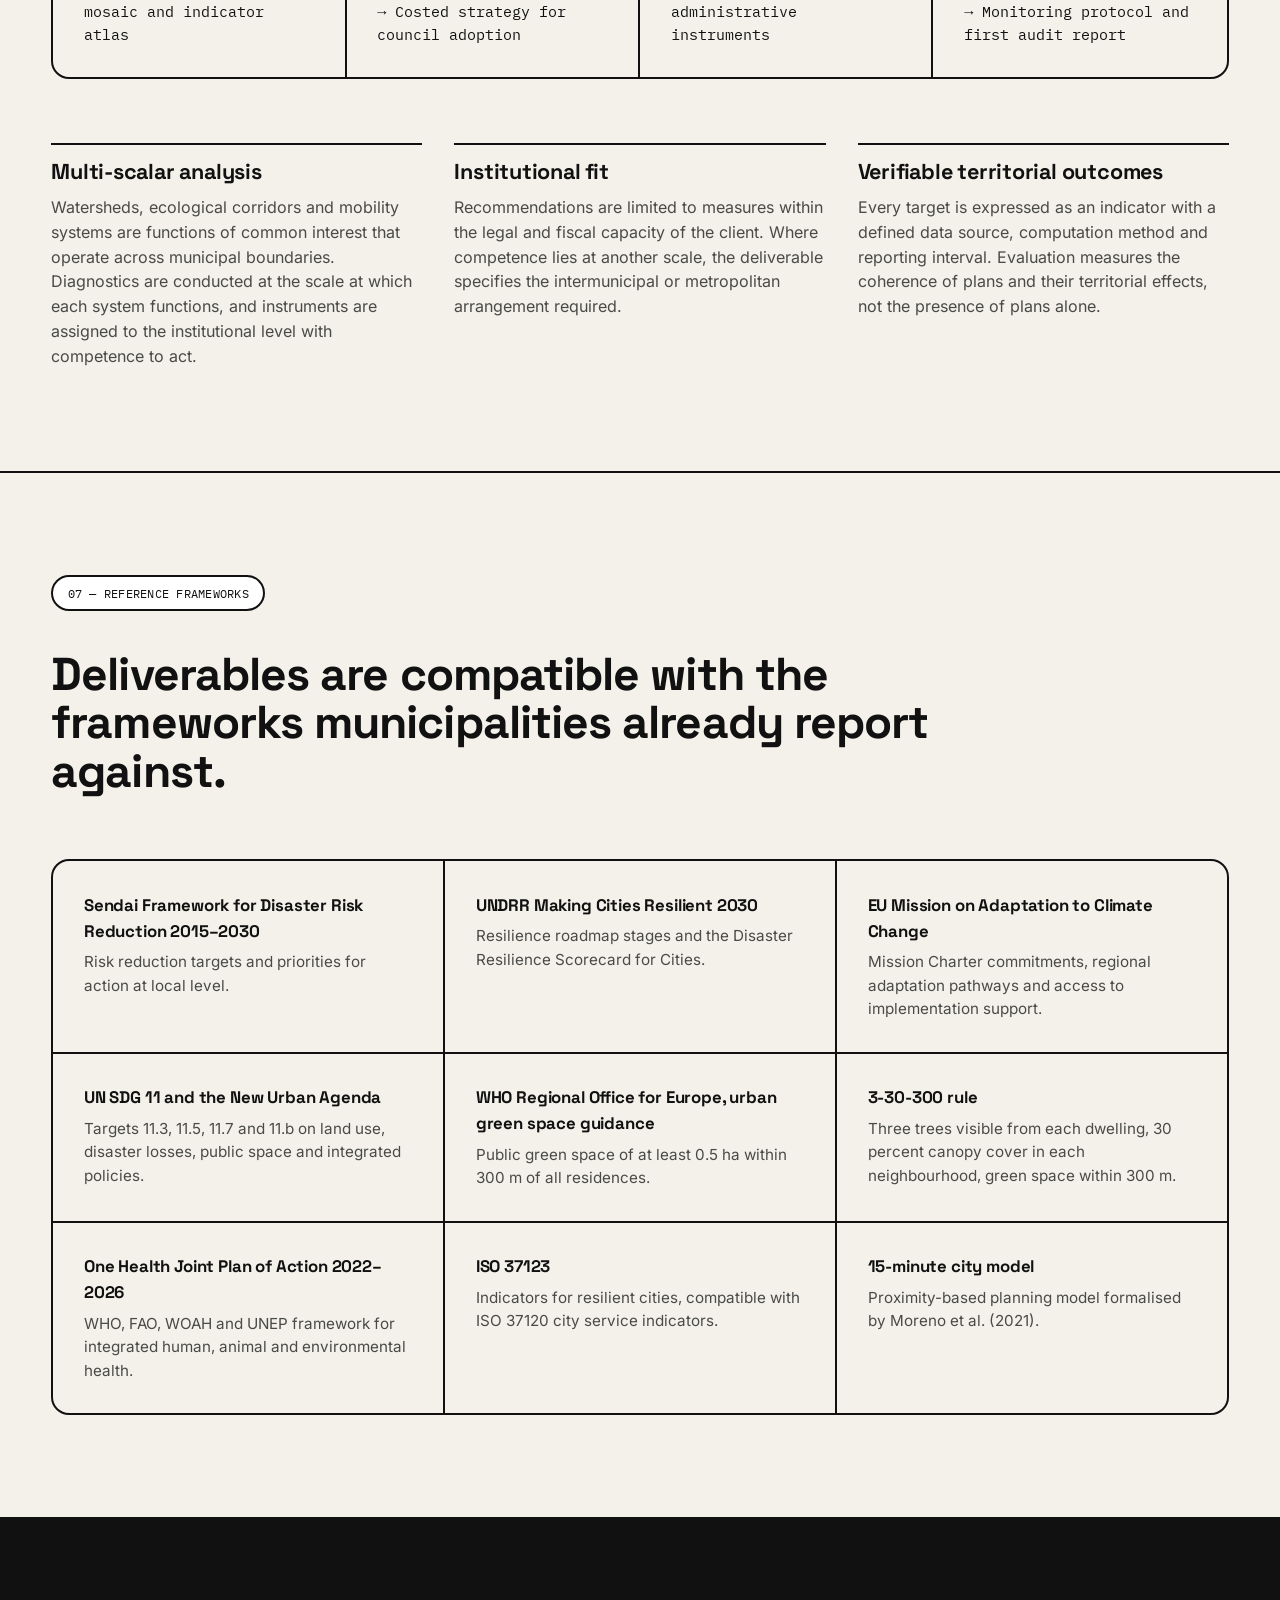
==== commit b16c121d: "Align all service references and add services-at-a-glance overview Standardise the four services acr" ====
--- a/index.html
+++ b/index.html
@@ -3,16 +3,16 @@
 <head>
   <meta charset="utf-8">
   <meta name="viewport" content="width=device-width, initial-scale=1, viewport-fit=cover">
-  <title>Proxima Urban · One Health City and climate resilience advisory</title>
-  <meta name="description" content="Proxima Urban advises municipalities and regional governments on One Health City assessment, climate resilience and nature-based solutions planning, scenario exploration, and implementation support.">
+  <title>Proxima Urban · One Health City and urban resilience advisory</title>
+  <meta name="description" content="Proxima Urban advises municipalities and regional governments through four services: One Health City assessment, urban resilience and nature-based solutions, scenario exploration, and implementation support.">
   <meta name="color-scheme" content="light dark">
   <meta name="theme-color" content="#f3f1ea" media="(prefers-color-scheme: light)">
   <meta name="theme-color" content="#0f0f0e" media="(prefers-color-scheme: dark)">
   <link rel="canonical" href="https://chrixco.github.io/urban-consulting/">
   <meta property="og:type" content="website">
   <meta property="og:site_name" content="Proxima Urban">
-  <meta property="og:title" content="Proxima Urban · One Health City and climate resilience advisory">
-  <meta property="og:description" content="Proxima Urban advises municipalities and regional governments on One Health City assessment, climate resilience and nature-based solutions planning, scenario exploration, and implementation support.">
+  <meta property="og:title" content="Proxima Urban · One Health City and urban resilience advisory">
+  <meta property="og:description" content="Proxima Urban advises municipalities and regional governments through four services: One Health City assessment, urban resilience and nature-based solutions, scenario exploration, and implementation support.">
   <meta property="og:url" content="https://chrixco.github.io/urban-consulting/">
   <meta property="og:image" content="https://chrixco.github.io/urban-consulting/assets/og-image.jpg">
   <meta property="og:image:width" content="1200">
@@ -33,7 +33,7 @@
     "url": "https://chrixco.github.io/urban-consulting/",
     "email": "contact@proximaurban.eu",
     "image": "https://chrixco.github.io/urban-consulting/assets/og-image.jpg",
-    "description": "One Health City assessment and climate resilience and nature-based solutions planning for municipalities and regional governments.",
+    "description": "One Health City assessment, urban resilience and nature-based solutions, scenario exploration and implementation support for municipalities and regional governments.",
     "areaServed": ["Europe", "Latin America"],
     "knowsLanguage": ["en", "pt", "es", "de"],
     "founder": [
@@ -84,10 +84,10 @@
             <span class="line"><span>Urban resilience and nature-based solutions.</span></span>
             <span class="line"><span>Analysis, <em>scenarios</em>, adoption.</span></span>
           </h1>
-          <p class="lead" data-reveal style="--i:4">Two service lines for municipalities and regional governments: One Health City assessment, and climate resilience planning with nature-based solutions. Scenario exploration tests both against future conditions and is also available on its own. Each service converts research-based indicators into planning instruments, costed investment priorities and funding applications.</p>
+          <p class="lead" data-reveal style="--i:4">Four services for municipalities and regional governments. Two assessments, One Health City and urban resilience with nature-based solutions, establish the evidence base. Scenario exploration tests both against future conditions. Implementation support follows a completed assessment and turns its findings into adopted instruments and funded projects.</p>
           <ul class="hero-lines" data-reveal style="--i:5">
             <li><a href="#service-ohc"><span class="mono">01</span><span>One Health City assessment</span><span class="arrow" aria-hidden="true">→</span></a></li>
-            <li><a href="#service-resilience"><span class="mono">02</span><span>Climate resilience and nature-based solutions planning</span><span class="arrow" aria-hidden="true">→</span></a></li>
+            <li><a href="#service-resilience"><span class="mono">02</span><span>Urban resilience and nature-based solutions</span><span class="arrow" aria-hidden="true">→</span></a></li>
             <li><a href="#scenarios"><span class="mono">03</span><span>Scenario exploration</span><span class="arrow" aria-hidden="true">→</span></a></li>
             <li><a href="#service-implementation"><span class="mono">04</span><span>Implementation support</span><span class="arrow" aria-hidden="true">→</span></a></li>
           </ul>
@@ -126,7 +126,7 @@
             </svg>
           </div>
           <div class="hero-panel">
-            <p class="hero-panel-head mono"><span>02</span> Climate resilience · nature-based solutions</p>
+            <p class="hero-panel-head mono"><span>02</span> Urban resilience · nature-based solutions</p>
             <svg viewBox="0 0 380 150" role="img" aria-label="Street cross-section with a green swale storing stormwater, beside bars showing Copenhagen's net result: blue-green plus 3 billion kroner, conventional minus 4 billion kroner">
               <!-- cross-section -->
               <g>
@@ -168,16 +168,16 @@
     <div class="marquee" aria-hidden="true">
       <div class="marquee-track">
         <span>One Health City</span><span class="sep">●</span>
-        <span>Climate resilience</span><span class="sep">●</span>
+        <span>Urban resilience</span><span class="sep">●</span>
         <span>Nature-based solutions</span><span class="sep">●</span>
         <span>Human and non-human affordance</span><span class="sep">●</span>
-        <span>Heat and flood risk</span><span class="sep">●</span>
+        <span>Implementation support</span><span class="sep">●</span>
         <span>Scenario exploration</span><span class="sep">●</span>
         <span>One Health City</span><span class="sep">●</span>
-        <span>Climate resilience</span><span class="sep">●</span>
+        <span>Urban resilience</span><span class="sep">●</span>
         <span>Nature-based solutions</span><span class="sep">●</span>
         <span>Human and non-human affordance</span><span class="sep">●</span>
-        <span>Heat and flood risk</span><span class="sep">●</span>
+        <span>Implementation support</span><span class="sep">●</span>
         <span>Scenario exploration</span><span class="sep">●</span>
       </div>
     </div>
@@ -225,15 +225,58 @@
 
     <!-- Services -->
     <section id="services" class="section section-dark">
-      <div class="section-label mono" data-reveal>01 — Service lines</div>
+      <div class="section-label mono" data-reveal>01 — Services</div>
       <div class="section-head" data-reveal>
-        <h2 class="h-large">Two service lines, tested through scenario exploration. One method from analysis to adopted instrument.</h2>
-        <p class="section-intro">Each service treats the territory as a multiscalar socio-ecological system and applies one analytical framework with four dimensions: governance, ecological, urban and socioeconomic.</p>
-      </div>
+        <h2 class="h-large">Four services. Two assessments, scenario exploration and implementation support.</h2>
+        <p class="section-intro">Each service treats the territory as a multiscalar socio-ecological system and follows one method from analysis to adopted instrument. The assessments can be contracted separately or together. Implementation support requires a completed assessment.</p>
+      </div>
+
+      <ol class="offer-grid" aria-label="Services at a glance">
+        <li class="offer" data-reveal style="--i:0">
+          <a href="#service-ohc" class="offer-link">
+            <span class="offer-top"><span class="offer-num">01</span><span class="offer-kind mono">Assessment</span></span>
+            <span class="offer-name">One Health City assessment</span>
+            <span class="offer-row"><span class="mono">Output</span>Index of human affordance, non-human affordance and spatial exposure, with priority areas</span>
+            <span class="offer-row"><span class="mono">Framework</span>One Health City framework</span>
+            <span class="offer-row"><span class="mono">Prerequisite</span>None</span>
+            <span class="offer-row"><span class="mono">Lead</span>Corral Burau</span>
+          </a>
+        </li>
+        <li class="offer" data-reveal style="--i:1">
+          <a href="#service-resilience" class="offer-link">
+            <span class="offer-top"><span class="offer-num">02</span><span class="offer-kind mono">Assessment</span></span>
+            <span class="offer-name">Urban resilience and nature-based solutions</span>
+            <span class="offer-row"><span class="mono">Output</span>Plan alignment audit, planning disjunctions and resilience strategy</span>
+            <span class="offer-row"><span class="mono">Framework</span>Urban resilience framework</span>
+            <span class="offer-row"><span class="mono">Prerequisite</span>None</span>
+            <span class="offer-row"><span class="mono">Lead</span>Lêdo Marques</span>
+          </a>
+        </li>
+        <li class="offer" data-reveal style="--i:2">
+          <a href="#service-scenarios" class="offer-link">
+            <span class="offer-top"><span class="offer-num">03</span><span class="offer-kind mono">Foresight</span></span>
+            <span class="offer-name">Scenario exploration</span>
+            <span class="offer-row"><span class="mono">Output</span>Scenarios and adaptation pathways for defined time horizons</span>
+            <span class="offer-row"><span class="mono">Framework</span>Four-stage scenario framework</span>
+            <span class="offer-row"><span class="mono">Prerequisite</span>None; integral to service 02</span>
+            <span class="offer-row"><span class="mono">Lead</span>Corral Burau, with Lêdo Marques</span>
+          </a>
+        </li>
+        <li class="offer offer-follow" data-reveal style="--i:3">
+          <a href="#service-implementation" class="offer-link">
+            <span class="offer-top"><span class="offer-num">04</span><span class="offer-kind mono">Follow-up</span></span>
+            <span class="offer-name">Implementation support</span>
+            <span class="offer-row"><span class="mono">Output</span>Multi-actor workshops, co-designed pilots, drafted instruments and monitoring</span>
+            <span class="offer-row"><span class="mono">Framework</span>Top-down provision with bottom-up co-production</span>
+            <span class="offer-row"><span class="mono">Prerequisite</span>Completed assessment 01 or 02</span>
+            <span class="offer-row"><span class="mono">Lead</span>Lêdo Marques and Corral Burau</span>
+          </a>
+        </li>
+      </ol>
 
       <div class="services-grid has-wide">
         <article id="service-ohc" class="service-card service-card-featured" data-badge="Research framework · Leibniz Universität Hannover" data-reveal style="--i:0">
-          <div class="service-top"><span class="service-index">01</span><span class="service-tag mono">Human affordance · Non-human affordance · Spatial exposure</span></div>
+          <div class="service-top"><span class="service-index">01</span><span class="service-tag mono">Assessment · One Health City framework</span></div>
           <h3>One Health City assessment</h3>
           <p class="service-lead mono">Lead · Dr.-Ing. Christian Xavier Corral Burau</p>
           <p>An assessment of how urban form, green–blue infrastructure and environmental exposure shape the health of people, animals and ecosystems. The assessment applies the One Health City framework and index developed at the Institute of Landscape Architecture, Leibniz Universität Hannover, at metropolitan, district and street scale.</p>
@@ -254,8 +297,8 @@
         </article>
 
         <article id="service-resilience" class="service-card" data-reveal style="--i:1">
-          <div class="service-top"><span class="service-index">02</span><span class="service-tag mono">SDG 11 · Sendai · EU Mission Adaptation</span></div>
-          <h3>Climate resilience and nature-based solutions planning</h3>
+          <div class="service-top"><span class="service-index">02</span><span class="service-tag mono">Assessment · Urban resilience framework</span></div>
+          <h3>Urban resilience and nature-based solutions</h3>
           <p class="service-lead mono">Lead · Dr Andresa Lêdo Marques</p>
           <p>Resilience understood as transformation, not as incremental risk management. The service addresses the drivers of exposure in land-use regimes, rules and incentives, and the governance relations between municipal, intermunicipal and metropolitan scales. It focuses on metropolitan fringes and shared watersheds, where environmental assets, infrastructure deficits and social vulnerability overlap.</p>
           <h4 class="mono">Scope</h4>
@@ -274,12 +317,12 @@
           <a class="text-link" href="#resilience-framework">Framework structure</a>
         </article>
         <article id="service-scenarios" class="service-card service-card-wide" data-reveal style="--i:2">
-          <div class="service-top"><span class="service-index">03</span><span class="service-tag mono">IPCC SSP · Adaptation pathways · Participatory foresight</span></div>
+          <div class="service-top"><span class="service-index">03</span><span class="service-tag mono">Foresight · Four-stage scenario framework</span></div>
           <div class="service-wide-grid">
             <div class="service-wide-main">
               <h3>Scenario exploration</h3>
               <p class="service-lead mono">Lead · Dr.-Ing. Christian Xavier Corral Burau, with Dr Andresa Lêdo Marques</p>
-              <p>Structured exploration of plausible futures for climate, land use and population. Plans and investments are tested against these futures before the council adopts them. It follows four stages: risk projection, territorial and plan analysis, scenario exploration, and reflection. Scenario exploration is a required step of climate resilience planning and extends the One Health City assessment to future conditions. It can also be contracted as a stand-alone service.</p>
+              <p>Structured exploration of plausible futures for climate, land use and population. Plans and investments are tested against these futures before the council adopts them. It follows four stages: risk projection, territorial and plan analysis, scenario exploration, and reflection. Scenario exploration is a required step of the urban resilience assessment and extends the One Health City assessment to future conditions. It can also be contracted as a stand-alone service.</p>
               <a class="text-link" href="#scenarios">Explore the scenarios</a>
             </div>
             <div class="service-wide-side">
@@ -301,14 +344,14 @@
         </article>
 
         <article id="service-implementation" class="service-card service-card-wide" data-reveal style="--i:3">
-          <div class="service-top"><span class="service-index">04</span><span class="service-tag mono">Top-down · Bottom-up · Multi-actor workshops</span></div>
+          <div class="service-top"><span class="service-index">04</span><span class="service-tag mono">Follow-up · Top-down and bottom-up</span></div>
           <div class="service-wide-grid">
             <div class="service-wide-main">
               <p class="service-req mono">Available after a completed assessment</p>
               <h3>Implementation support</h3>
               <p class="service-lead mono">Lead · Dr Andresa Lêdo Marques and Dr.-Ing. Christian Xavier Corral Burau</p>
               <p>Support for adopting and implementing the measures identified in an assessment. Implementation balances top-down instruments, such as infrastructure provision, zoning provisions, design standards and intermunicipal agreements, with bottom-up, community-driven processes that involve residents, community organisations, local businesses and municipal departments.</p>
-              <p>The package is available to municipalities and regions that have completed a One Health City assessment or a climate resilience assessment with Proxima Urban. It builds on that baseline, its indicators and the planning disjunctions it identified.</p>
+              <p>The package is available to municipalities and regions that have completed a One Health City assessment or an urban resilience assessment with Proxima Urban. It builds on that baseline, its indicators and the planning disjunctions it identified.</p>
               <a class="text-link" href="#contact">Discuss implementation</a>
             </div>
             <div class="service-wide-side">
@@ -330,7 +373,7 @@
           </div>
         </article>
       </div>
-      <p class="service-note" data-reveal>All services follow the same four-phase method. The assessments and scenario exploration can be contracted separately or as one integrated assessment. Implementation support follows a completed assessment.</p>
+      <p class="service-note" data-reveal>All services follow the same four-phase method described under Approach. The two assessments and scenario exploration can be combined into one integrated assessment.</p>
     </section>
 
     <!-- Scenario exploration -->
@@ -493,7 +536,7 @@
       <div class="section-label mono" data-reveal>05 — Urban resilience framework</div>
       <div class="section-head" data-reveal>
         <h2 class="h-large">Resilience understood as transformation, organised by dimensions, factors, layers and scales.</h2>
-        <p class="section-intro">The framework defines urban resilience as the capacity of urban systems to adapt, reorganise and transform in response to socio-environmental dynamics. It combines the analytical framework of Lêdo Marques (2024), developed for metropolitan fringes, with the scenario framework of Corral Burau (2025), developed for informal settlements exposed to sea-level rise. It structures the climate resilience service and scenario exploration.</p>
+        <p class="section-intro">The framework defines urban resilience as the capacity of urban systems to adapt, reorganise and transform in response to socio-environmental dynamics. It combines the analytical framework of Lêdo Marques (2024), developed for metropolitan fringes, with the scenario framework of Corral Burau (2025), developed for informal settlements exposed to sea-level rise. It structures the urban resilience assessment and scenario exploration.</p>
       </div>
 
       <h3 class="rf-title" data-reveal>Four dimensions</h3>
@@ -627,7 +670,7 @@
           <img class="person-photo" src="assets/andresa-ledo-marques.jpg" alt="Portrait of Andresa Lêdo Marques" width="600" height="600" loading="lazy">
           <div class="person-body">
             <h3>Dr Andresa Lêdo Marques</h3>
-            <p class="person-role mono">Co-founder · Lead, climate resilience and nature-based solutions</p>
+            <p class="person-role mono">Co-founder · Lead, urban resilience and nature-based solutions</p>
             <p>Architect and urban planner. Dual doctorate (2024) from Universidade Presbiteriana Mackenzie, São Paulo, and Leibniz Universität Hannover, awarded summa cum laude, with a thesis on metropolitan fringes and resilience under climate change in the São Paulo metropolitan region. Postdoctoral researcher at the Institute of Social Sciences, University of Lisbon, on the Horizon Europe project Naturescapes. Author of work on metropolitan fringes as strategic areas for urban resilience (Cities, 2024), on nature-based solutions in peri-urban São Paulo (Springer, 2023), and on the SDG 11 implementation gap in the São Paulo metropolitan fringe (preprint, 2026).</p>
           </div>
         </article>
@@ -651,7 +694,7 @@
       </div>
       <ol class="why-grid">
         <li data-reveal style="--i:0"><span class="why-index">01</span><h3>Research-grade methods</h3><p>Two doctorates in urban planning and landscape architecture, peer-reviewed publications and current Horizon Europe research. The method for identifying planning disjunctions is documented and replicable across metropolitan regions.</p></li>
-        <li data-reveal style="--i:1"><span class="why-index">02</span><h3>A framework, not a template</h3><p>The One Health City assessment builds on a framework a founder develops at Leibniz Universität Hannover, adapted to each territory.</p></li>
+        <li data-reveal style="--i:1"><span class="why-index">02</span><h3>Frameworks, not templates</h3><p>Both assessments apply frameworks developed in the founders’ doctoral and postdoctoral research, adapted to each territory.</p></li>
         <li data-reveal style="--i:2"><span class="why-index">03</span><h3>Costed decisions</h3><p>Interventions are compared by cost, avoided loss and health benefit, so that priorities can be defended in budget negotiations.</p></li>
         <li data-reveal style="--i:0"><span class="why-index">04</span><h3>Adoptable instruments</h3><p>Deliverables are drafted as zoning provisions, design standards, procurement criteria and action plans.</p></li>
         <li data-reveal style="--i:1"><span class="why-index">05</span><h3>Funding-ready evidence</h3><p>Indicators and documentation follow the requirements of the EU Mission on Adaptation, Horizon Europe and development banks.</p></li>
@@ -696,10 +739,10 @@
             <label for="f-service" class="mono">Area of interest</label>
             <select id="f-service" name="service">
               <option>One Health City assessment</option>
-              <option>Climate resilience and nature-based solutions planning</option>
+              <option>Urban resilience and nature-based solutions</option>
               <option>Scenario exploration</option>
               <option>Implementation support (after an assessment)</option>
-              <option>Integrated assessment (all services)</option>
+              <option>Integrated assessment (01, 02 and 03)</option>
               <option>Other</option>
             </select>
           </div>
@@ -718,7 +761,7 @@
     <div class="footer-wordmark" aria-hidden="true">Proxima Urban</div>
     <div class="footer-grid">
       <div class="footer-col footer-about">
-        <p class="footer-tag">One Health City assessment and climate resilience planning for cities.</p>
+        <p class="footer-tag">One Health City and urban resilience assessments, scenario exploration and implementation support for cities.</p>
         <address class="footer-small">
           <span class="ph">[Company legal name and legal form]</span><br>
           <span class="ph">[Street and number]</span><br>
--- a/styles.css
+++ b/styles.css
@@ -320,6 +320,22 @@
   .service-card-featured::after { position: static; display: inline-block; margin-bottom: 1rem; width: auto; max-width: 100%; align-self: flex-start; line-height: 1.4; order: -1; }
 }
 
+/* Services at a glance */
+.offer-grid { list-style: none; margin: 0 0 clamp(2rem, 4vw, 3rem); padding: 0; display: grid; grid-template-columns: repeat(4, minmax(0, 1fr)); gap: var(--bw); background: var(--line); border: var(--bw) solid var(--line); border-radius: var(--radius); overflow: hidden; }
+.offer { background: var(--paper); }
+.offer-link { display: flex; flex-direction: column; gap: .75rem; height: 100%; padding: var(--pad-card); color: inherit; transition: background .25s, color .25s; }
+.offer-link:hover, .offer-link:focus-visible { background: var(--accent); color: var(--accent-ink); --ink-2: rgba(255, 255, 255, 0.82); text-decoration: none; }
+.offer-top { display: flex; justify-content: space-between; align-items: baseline; gap: .5rem; }
+.offer-num { font-family: var(--font-display); font-weight: 700; font-size: 2rem; line-height: 1; letter-spacing: -0.04em; }
+.offer-kind { padding: .2rem .6rem; border: 1px solid currentColor; border-radius: var(--radius-pill); text-transform: none; letter-spacing: 0; font-size: .72rem; }
+.offer-follow .offer-kind { border-style: dashed; }
+.offer-name { font-family: var(--font-display); font-weight: 700; font-size: 1.2rem; line-height: 1.2; min-height: 2.4em; }
+.offer-row { display: block; font-size: .9rem; line-height: 1.4; padding-top: .55rem; border-top: 1px solid color-mix(in srgb, currentColor 25%, transparent); }
+.offer-row .mono { display: block; margin-bottom: .15rem; color: var(--ink-2); text-transform: none; letter-spacing: 0; font-size: .72rem; }
+@media (max-width: 1100px) { .offer-grid { grid-template-columns: repeat(2, minmax(0, 1fr)); } }
+@media (max-width: 600px) { .offer-grid { grid-template-columns: minmax(0, 1fr); } .offer-name { min-height: 0; } }
+@media (hover: none) { .offer-link:hover { background: none; color: inherit; --ink-2: inherit; } }
+
 /* OHC */
 .ohc-list { list-style: none; margin: 0 0 3rem; padding: 0; border-top: var(--bw) solid var(--line); }
 .ohc-domain { display: grid; grid-template-columns: 6rem minmax(0, 1fr); gap: 1.5rem; padding: 1.5rem 0; border-bottom: var(--bw) solid var(--line); align-items: start; transition: padding-left .3s var(--ease); }
